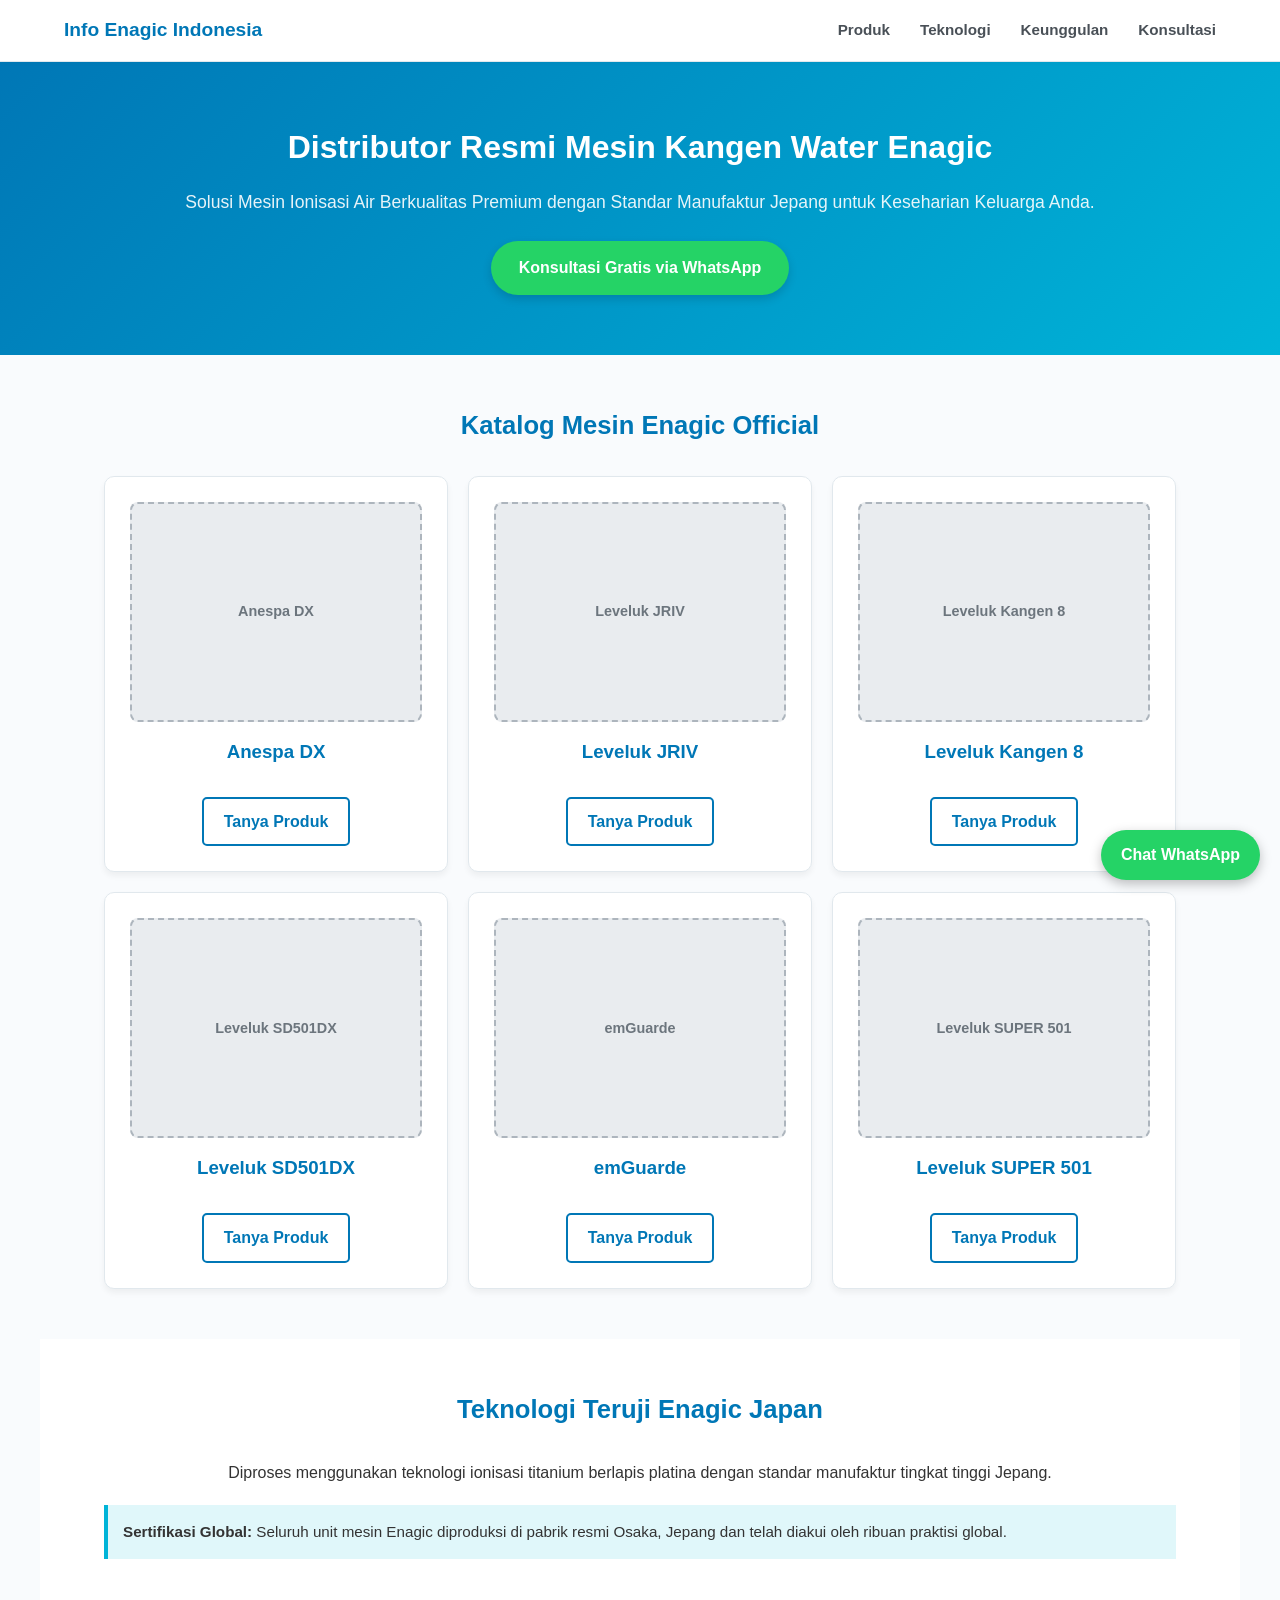
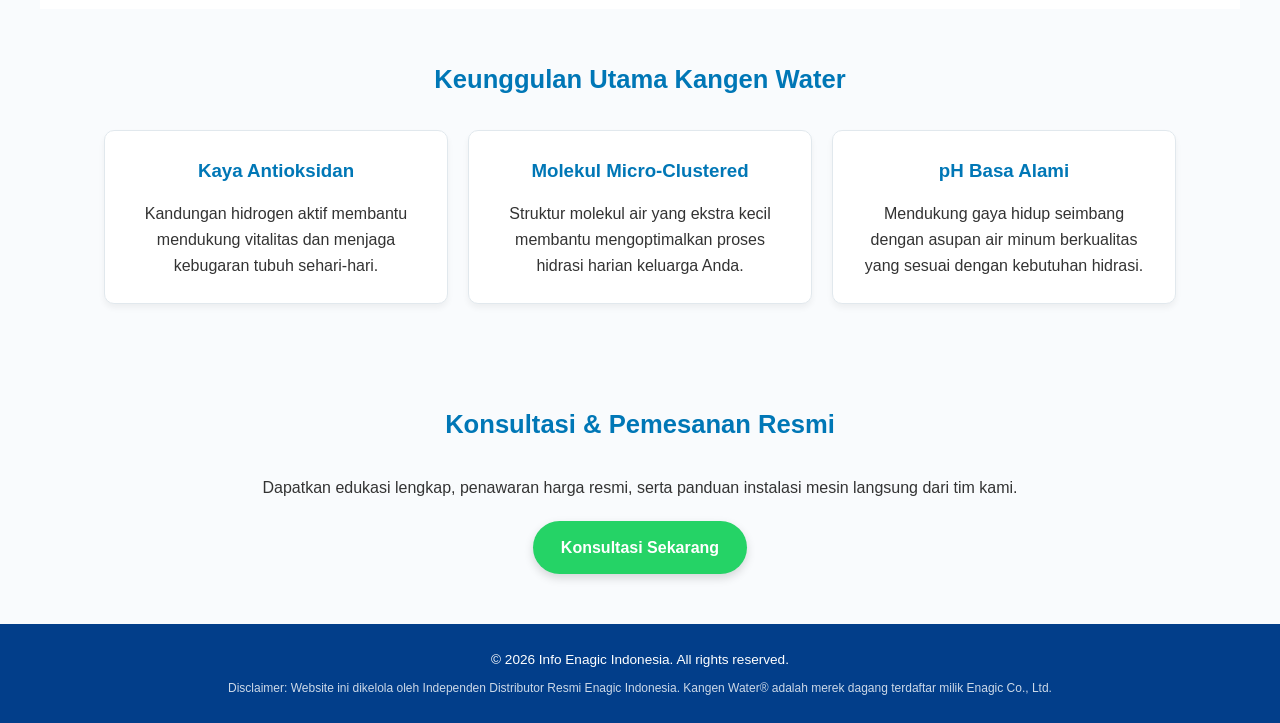
==== index.html @ fb0c4e29 "Add files via upload" ====
<!DOCTYPE html>
<html lang="id">
<head>
    <meta charset="UTF-8">
    <meta name="viewport" content="width=device-width, initial-scale=1.0">
    <title>Info Enagic Indonesia - Distributor Resmi Mesin Kangen Water</title>

    <!-- SEO Meta Tags -->
    <meta name="description" content="Pusat informasi resmi mesin Kangen Water Enagic Indonesia. Solusi air minum sehat untuk keluarga.">
    <meta name="author" content="Info Enagic Indonesia">
    <meta name="robots" content="index, follow">
    <link rel="canonical" href="https://infoenagic.com/">

    <!-- Social Media Open Graph (SEO Preview) -->
    <meta property="og:title" content="Info Enagic Indonesia - Distributor Resmi Mesin Kangen Water">
    <meta property="og:description" content="Dapatkan informasi lengkap spesifikasi, manfaat, dan pemesanan mesin ionisasi air Kangen Water Enagic resmi di Indonesia.">
    <meta property="og:image" content="https://infoenagic.com/assets/og-image.jpg">
    <meta property="og:url" content="https://infoenagic.com/">
    <meta property="og:type" content="website">

    <style>
        /* Pengaturan Dasar & Scroll Halus */
        * {
            margin: 0;
            padding: 0;
            box-sizing: border-box;
            font-family: 'Segoe UI', Tahoma, Geneva, Verdana, sans-serif;
        }

        /* Scroll behavior dipindah ke html agar lebih clean */
        html {
            scroll-behavior: smooth;
        }

        body {
            color: #333333;
            line-height: 1.6;
            background-color: #f9fbfd;
            overflow-x: hidden;
        }

        /* Keyframes untuk Animasi Onload */
        @keyframes fadeInUp {
            from {
                opacity: 0;
                transform: translateY(30px);
            }
            to {
                opacity: 1;
                transform: translateY(0);
            }
        }

        @keyframes fadeIn {
            from { opacity: 0; }
            to { opacity: 1; }
        }

        /* Header & Navigasi (Mobile First Layout) */
        header {
            background-color: #ffffff;
            box-shadow: 0 2px 5px rgba(0,0,0,0.02);
            border-bottom: 1px solid #e1e8ed;
            padding: 15px 5%;
            position: sticky;
            top: 0;
            z-index: 100;
            animation: fadeIn 0.8s ease-in-out forwards;
        }

        .nav-container {
            display: flex;
            flex-direction: column;
            justify-content: center;
            align-items: center;
            gap: 12px;
            max-width: 1200px;
            margin: 0 auto;
        }

        .logo {
            font-size: 1.2rem;
            font-weight: bold;
            color: #0077b6;
            text-align: center;
            white-space: nowrap;
        }

        .nav-menu {
            display: flex;
            justify-content: space-between;
            align-items: center;
            width: 100%;
            max-width: 400px;
        }

        .nav-menu a {
            text-decoration: none;
            color: #495057;
            font-weight: 600;
            font-size: 0.85rem;
            white-space: nowrap;
            transition: color 0.3s ease;
        }

        .nav-menu a:hover {
            color: #0077b6;
        }

        /* Responsive Desktop Header */
        @media (min-width: 768px) {
            .nav-container {
                flex-direction: row;
                justify-content: space-between;
            }
            
            .nav-menu {
                width: auto;
                max-width: none;
                gap: 30px;
            }

            .nav-menu a {
                font-size: 0.95rem; /* Sedikit dibesarkan untuk kenyamanan di desktop */
            }
        }

        /* Hero Section */
        .hero {
            background: linear-gradient(135deg, #0077b6 0%, #00b4d8 100%);
            color: #ffffff;
            padding: 60px 5%;
            text-align: center;
            animation: fadeInUp 0.8s ease-out forwards;
        }

        .hero h1 {
            font-size: 2rem;
            margin-bottom: 15px;
        }

        .hero p {
            font-size: 1.1rem;
            margin-bottom: 25px;
            opacity: 0.9;
        }

        .btn-cta {
            display: inline-block;
            background-color: #25d366;
            color: #ffffff;
            padding: 14px 28px;
            text-decoration: none;
            font-weight: bold;
            border-radius: 50px;
            box-shadow: 0 4px 10px rgba(0,0,0,0.15);
            transition: transform 0.3s ease;
        }

        .btn-cta:hover {
            transform: scale(1.05);
        }

        /* Layout Section */
        .section {
            padding: 50px 5%;
            max-width: 1200px;
            margin: 0 auto;
            scroll-margin-top: 90px;
        }

        .section-title {
            text-align: center;
            font-size: 1.6rem;
            color: #0077b6;
            margin-bottom: 30px;
            animation: fadeInUp 0.8s ease-out forwards;
        }

        .grid {
            display: grid;
            grid-template-columns: repeat(auto-fit, minmax(280px, 1fr));
            gap: 20px;
        }

        /* Styling Card & Image */
        .card {
            background: #ffffff;
            padding: 25px;
            border-radius: 10px;
            box-shadow: 0 4px 6px rgba(0,0,0,0.05);
            border: 1px solid #e1e8ed;
            text-align: center;
            opacity: 0;
            animation: fadeInUp 0.8s ease-out forwards;
            transition: transform 0.3s ease, box-shadow 0.3s ease;
        }

        .card:hover {
            transform: translateY(-8px);
            box-shadow: 0 12px 20px rgba(0, 0, 0, 0.12);
        }

        /* Delay Animasi untuk Card (Dipercepat agar snappy) */
        .card:nth-child(1) { animation-delay: 0.05s; }
        .card:nth-child(2) { animation-delay: 0.10s; }
        .card:nth-child(3) { animation-delay: 0.15s; }
        .card:nth-child(4) { animation-delay: 0.20s; }
        .card:nth-child(5) { animation-delay: 0.25s; }
        .card:nth-child(6) { animation-delay: 0.30s; }

        .card h3 {
            color: #0077b6;
            margin-bottom: 15px;
        }

        .image-placeholder {
            width: 100%;
            height: 220px;
            background-color: #e9ecef;
            border: 2px dashed #adb5bd;
            border-radius: 8px;
            display: flex;
            align-items: center;
            justify-content: center;
            color: #6c757d;
            font-weight: bold;
            font-size: 0.9rem;
            margin-bottom: 15px;
            transition: transform 0.3s ease, background-color 0.3s ease;
            cursor: pointer;
        }

        .card:hover .image-placeholder {
            background-color: #dee2e6;
            transform: scale(1.02);
        }

        .btn-card {
            display: inline-block;
            margin-top: 15px;
            padding: 10px 20px;
            border: 2px solid #0077b6;
            color: #0077b6;
            text-decoration: none;
            border-radius: 5px;
            font-weight: bold;
        }

        /* Styling Edukasi/Teknologi */
        .trust-badge {
            background-color: #e0f7fa;
            border-left: 4px solid #00b4d8;
            padding: 15px;
            margin-top: 15px;
            font-size: 0.95rem;
            animation: fadeInUp 0.8s ease-out forwards;
            animation-delay: 0.35s;
            opacity: 0;
        }

        /* Modal Pop-up */
        .modal-popup {
            display: none;
            position: fixed;
            z-index: 2000;
            top: 0;
            left: 0;
            width: 100%;
            height: 100%;
            background-color: rgba(0, 0, 0, 0.8);
            align-items: center;
            justify-content: center;
            opacity: 0;
            transition: opacity 0.3s ease;
        }

        .modal-popup:target {
            display: flex;
            opacity: 1;
        }

        .modal-content {
            background-color: #ffffff;
            padding: 20px;
            border-radius: 12px;
            max-width: 90%;
            width: 400px;
            text-align: center;
            position: relative;
            box-shadow: 0 10px 25px rgba(0,0,0,0.3);
            animation: zoomIn 0.3s ease;
        }

        .modal-image-placeholder {
            width: 100%;
            height: 280px;
            background-color: #e9ecef;
            border: 2px dashed #adb5bd;
            border-radius: 8px;
            display: flex;
            align-items: center;
            justify-content: center;
            color: #495057;
            font-weight: bold;
            margin-bottom: 15px;
        }

        .close-btn {
            position: absolute;
            top: 10px;
            right: 15px;
            font-size: 1.8rem;
            font-weight: bold;
            color: #6c757d;
            text-decoration: none;
            line-height: 1;
        }

        .close-btn:hover {
            color: #000000;
        }

        @keyframes zoomIn {
            from { transform: scale(0.7); }
            to { transform: scale(1); }
        }

        /* Footer & WhatsApp Floating */
        footer {
            background-color: #023e8a;
            color: #ffffff;
            text-align: center;
            padding: 25px 5%;
            font-size: 0.85rem;
        }

        .whatsapp-float {
            position: fixed;
            bottom: 20px;
            right: 20px;
            background-color: #25d366;
            color: white;
            padding: 12px 20px;
            border-radius: 50px;
            text-decoration: none;
            font-weight: bold;
            box-shadow: 0 4px 12px rgba(0,0,0,0.25);
            z-index: 1000;
        }

        /* Accessibility: Reduced Motion */
        @media (prefers-reduced-motion: reduce) {
            *,
            *::before,
            *::after {
                animation-duration: 0.01ms !important;
                animation-iteration-count: 1 !important;
                scroll-behavior: auto !important;
                transition-duration: 0.01ms !important;
            }
        }
              .section-white {
            background-color: #ffffff;
        }

        .text-center {
            text-align: center;
        }

        .margin-bottom-20 {
            margin-bottom: 20px;
        }

        .footer-disclaimer {
            font-size: 0.75rem;
            opacity: 0.8;
            margin-top: 8px;
        }

    </style>
</head>
<body>

    <!-- Header & Navigasi Utama -->
    <header>
        <div class="nav-container">
            <div class="logo">Info Enagic Indonesia</div>
            <!-- Menu Navigasi Anchor Link -->
            <nav class="nav-menu">
                <a href="#katalog">Produk</a>
                <a href="#teknologi">Teknologi</a>
                <a href="#keunggulan">Keunggulan</a>
                <a href="#konsultasi">Konsultasi</a>
            </nav>
        </div>
    </header>

    <main>
        <!-- Hero Section -->
        <section class="hero">
            <h1>Distributor Resmi Mesin Kangen Water Enagic</h1>
            <p>Solusi Mesin Ionisasi Air Berkualitas Premium dengan Standar Manufaktur Jepang untuk Keseharian Keluarga Anda.</p>
            <a href="https://wa.me/6285797953495?text=Halo,%20saya%20ingin%20tanya%20informasi%20mesin%20Kangen%20Water" class="btn-cta">Konsultasi Gratis via WhatsApp</a>
        </section>

        <!-- Bagian Katalog Produk -->
        <section id="katalog" class="section">
            <h2 class="section-title">Katalog Mesin Enagic Official</h2>
            <div class="grid">
                <article class="card">
                    <a href="#img-anespa" style="text-decoration: none;">
                        <div class="image-placeholder" role="img" aria-label="Gambar Mesin Anespa DX Enagic">Anespa DX</div>
                    </a>
                    <h3>Anespa DX</h3>
                    <a href="https://wa.me/6285797953495?text=Halo,%20saya%20ingin%20tanya%20produk%20Anespa%20DX" class="btn-card">Tanya Produk</a>
                </article>
                <article class="card">
                    <a href="#img-jriv" style="text-decoration: none;">
                        <div class="image-placeholder" role="img" aria-label="Gambar Mesin Leveluk JRIV Enagic">Leveluk JRIV</div>
                    </a>
                    <h3>Leveluk JRIV</h3>
                    <a href="https://wa.me/6285797953495?text=Halo,%20saya%20ingin%20tanya%20produk%20Leveluk%20JRIV" class="btn-card">Tanya Produk</a>
                </article>
                <article class="card">
                    <a href="#img-k8" style="text-decoration: none;">
                        <div class="image-placeholder" role="img" aria-label="Gambar Mesin Leveluk Kangen 8 Enagic">Leveluk Kangen 8</div>
                    </a>
                    <h3>Leveluk Kangen 8</h3>
                    <a href="https://wa.me/6285797953495?text=Halo,%20saya%20ingin%20tanya%20produk%20Leveluk%20Kangen%208" class="btn-card">Tanya Produk</a>
                </article>
                <article class="card">
                    <a href="#img-sd501dx" style="text-decoration: none;">
                        <div class="image-placeholder" role="img" aria-label="Gambar Mesin Leveluk SD501DX Enagic">Leveluk SD501DX</div>
                    </a>
                    <h3>Leveluk SD501DX</h3>
                    <a href="https://wa.me/6285797953495?text=Halo,%20saya%20ingin%20tanya%20produk%20Leveluk%20SD501DX" class="btn-card">Tanya Produk</a>
                </article>
                <article class="card">
                    <a href="#img-emguarde" style="text-decoration: none;">
                        <div class="image-placeholder" role="img" aria-label="Gambar Perangkat emGuarde Enagic">emGuarde</div>
                    </a>
                    <h3>emGuarde</h3>
                    <a href="https://wa.me/6285797953495?text=Halo,%20saya%20ingin%20tanya%20produk%20emGuarde" class="btn-card">Tanya Produk</a>
                </article>
                <article class="card">
                    <a href="#img-super501" style="text-decoration: none;">
                        <div class="image-placeholder" role="img" aria-label="Gambar Mesin Leveluk SUPER 501 Enagic">Leveluk SUPER 501</div>
                    </a>
                    <h3>Leveluk SUPER 501</h3>
                    <a href="https://wa.me/6285797953495?text=Halo,%20saya%20ingin%20tanya%20produk%20Leveluk%20SUPER%20501" class="btn-card">Tanya Produk</a>
                </article>
            </div>
        </section>

        <!-- Bagian Teknologi -->
        <section id="teknologi" class="section section-white">
            <h2 class="section-title">Teknologi Teruji Enagic Japan</h2>
            <p class="text-center margin-bottom-20">Diproses menggunakan teknologi ionisasi titanium berlapis platina dengan standar manufaktur tingkat tinggi Jepang.</p>
            <div class="trust-badge">
                <strong>Sertifikasi Global:</strong> Seluruh unit mesin Enagic diproduksi di pabrik resmi Osaka, Jepang dan telah diakui oleh ribuan praktisi global.
            </div>
        </section>

        <!-- Bagian Keunggulan -->
        <section id="keunggulan" class="section">
            <h2 class="section-title">Keunggulan Utama Kangen Water</h2>
            <div class="grid">
                <article class="card">
                    <h3>Kaya Antioksidan</h3>
                    <p>Kandungan hidrogen aktif membantu mendukung vitalitas dan menjaga kebugaran tubuh sehari-hari.</p>
                </article>
                <article class="card">
                    <h3>Molekul Micro-Clustered</h3>
                    <p>Struktur molekul air yang ekstra kecil membantu mengoptimalkan proses hidrasi harian keluarga Anda.</p>
                </article>
                <article class="card">
                    <h3>pH Basa Alami</h3>
                    <p>Mendukung gaya hidup seimbang dengan asupan air minum berkualitas yang sesuai dengan kebutuhan hidrasi.</p>
                </article>
            </div>
        </section>

        <!-- Bagian Konsultasi -->
        <section id="konsultasi" class="section">
            <h2 class="section-title">Konsultasi & Pemesanan Resmi</h2>
            <div class="text-center">
                <p class="margin-bottom-20">Dapatkan edukasi lengkap, penawaran harga resmi, serta panduan instalasi mesin langsung dari tim kami.</p>
                <a href="https://wa.me/6285797953495?text=Halo,%20saya%20ingin%20pesan%20mesin%20Kangen%20Water" class="btn-cta">Konsultasi Sekarang</a>
            </div>
        </section>
    </main>
    <!-- Modal Pop-up Produk -->
    <div id="img-anespa" class="modal-popup">
        <div class="modal-content">
            <a href="#" class="close-btn">&times;</a>
            <div class="modal-image-placeholder">Detail Gambar Anespa DX</div>
            <h3>Anespa DX</h3>
        </div>
    </div>

    <div id="img-jriv" class="modal-popup">
        <div class="modal-content">
            <a href="#" class="close-btn">&times;</a>
            <div class="modal-image-placeholder">Detail Gambar Leveluk JRIV</div>
            <h3>Leveluk JRIV</h3>
        </div>
    </div>

    <div id="img-k8" class="modal-popup">
        <div class="modal-content">
            <a href="#" class="close-btn">&times;</a>
            <div class="modal-image-placeholder">Detail Gambar Leveluk Kangen 8</div>
            <h3>Leveluk Kangen 8</h3>
        </div>
    </div>

    <div id="img-sd501dx" class="modal-popup">
        <div class="modal-content">
            <a href="#" class="close-btn">&times;</a>
            <div class="modal-image-placeholder">Detail Gambar Leveluk SD501DX</div>
            <h3>Leveluk SD501DX</h3>
        </div>
    </div>

    <div id="img-emguarde" class="modal-popup">
        <div class="modal-content">
            <a href="#" class="close-btn">&times;</a>
            <div class="modal-image-placeholder">Detail Gambar emGuarde</div>
            <h3>emGuarde</h3>
        </div>
    </div>

    <div id="img-super501" class="modal-popup">
        <div class="modal-content">
            <a href="#" class="close-btn">&times;</a>
            <div class="modal-image-placeholder">Detail Gambar Leveluk SUPER 501</div>
            <h3>Leveluk SUPER 501</h3>
        </div>
    </div>

    <!-- Footer -->
    <footer>
        <p>&copy; 2026 Info Enagic Indonesia. All rights reserved.</p>
        <p class="footer-disclaimer">
            Disclaimer: Website ini dikelola oleh Independen Distributor Resmi Enagic Indonesia. Kangen Water® adalah merek dagang terdaftar milik Enagic Co., Ltd.
        </p>
    </footer>

    <!-- Floating WhatsApp Button -->
    <a href="https://wa.me/6285797953495?text=Halo,%20saya%20ingin%20tanya%20informasi%20Kangen%20Water" class="whatsapp-float" aria-label="Hubungi via WhatsApp">Chat WhatsApp</a>

</body>
</html>
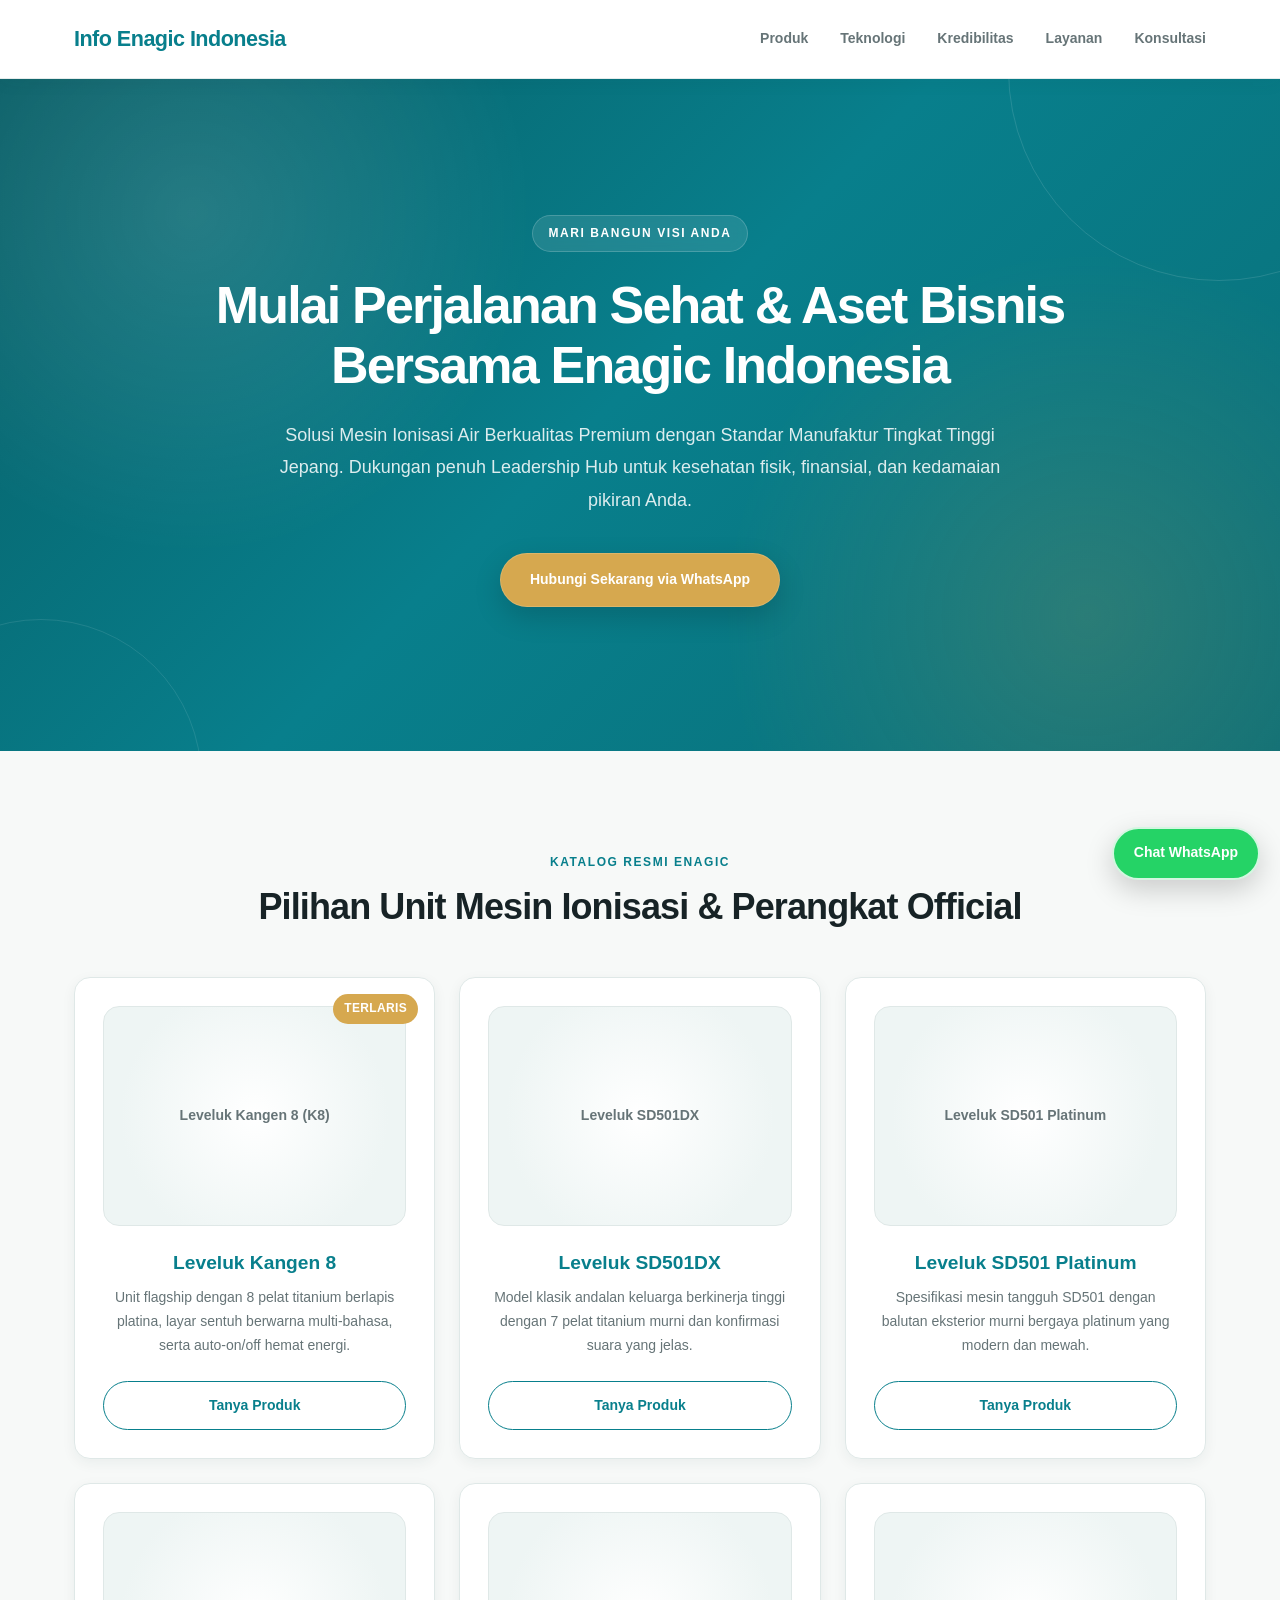
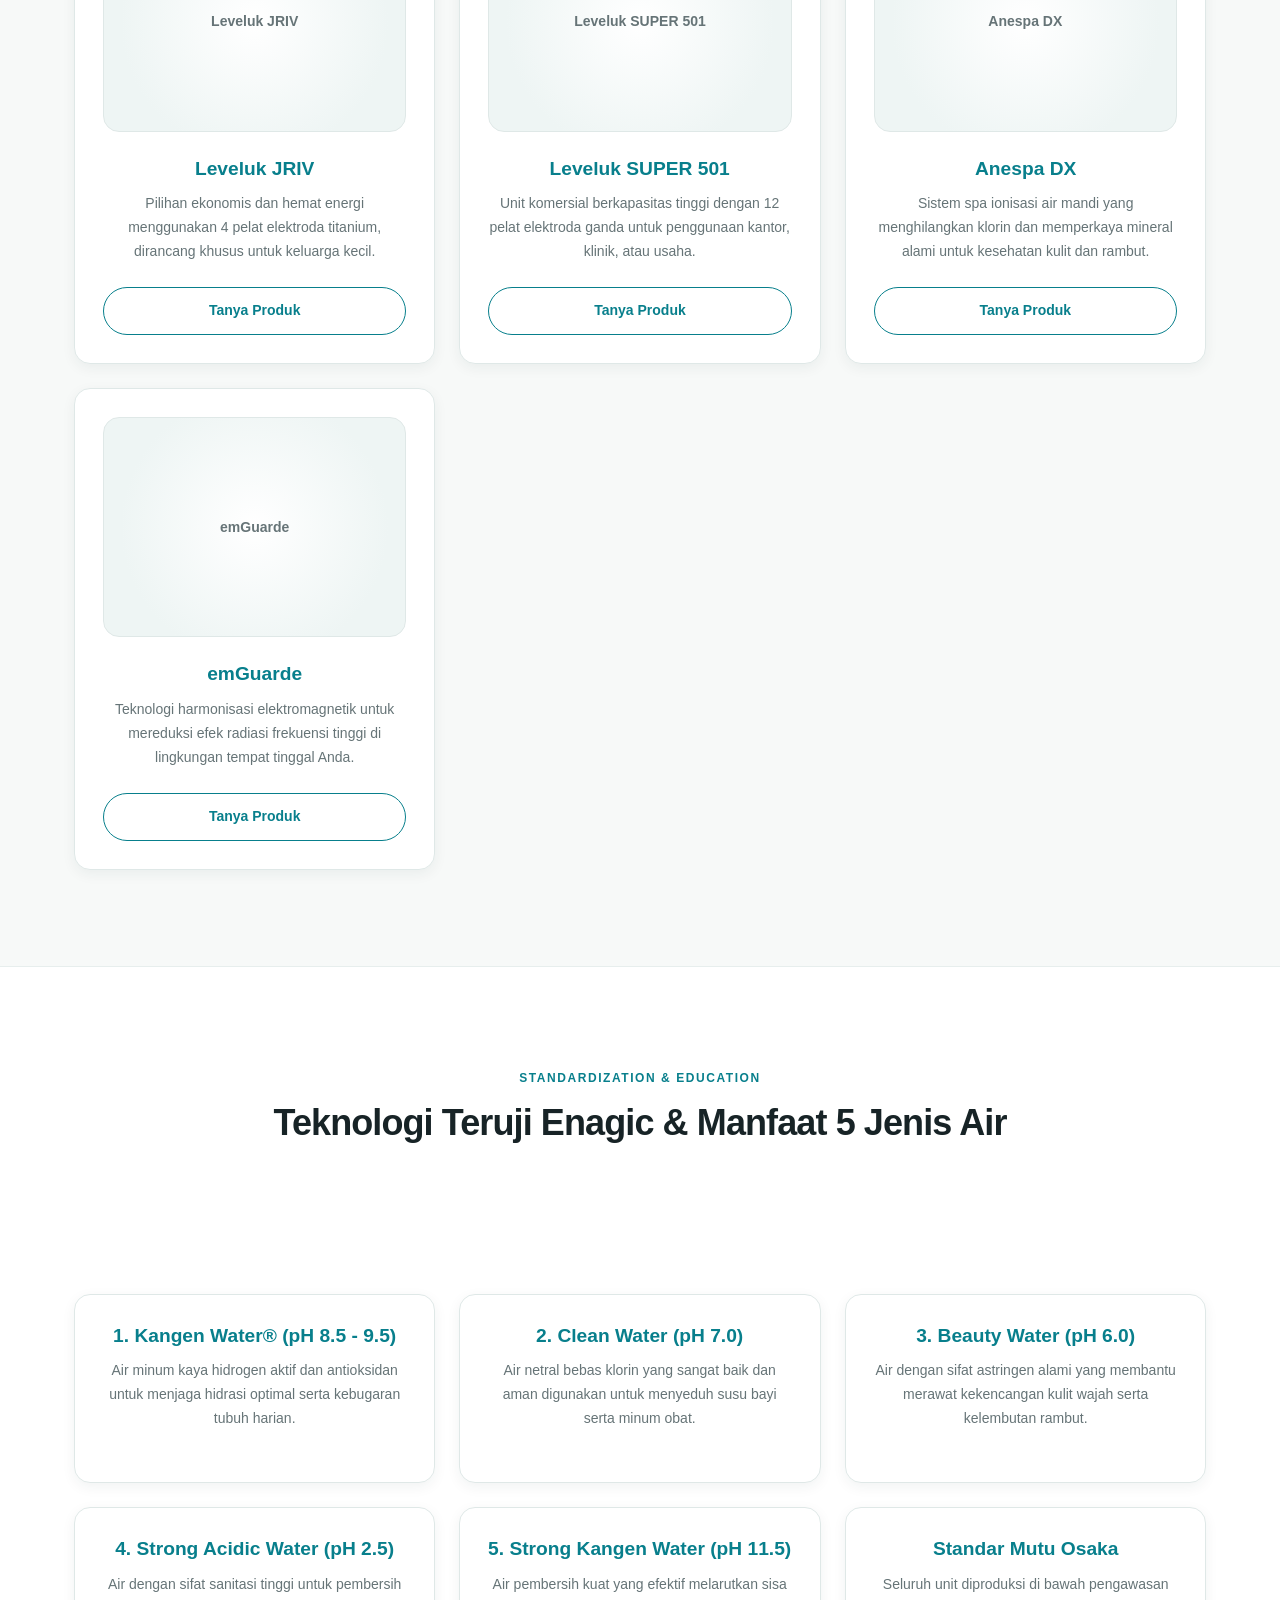
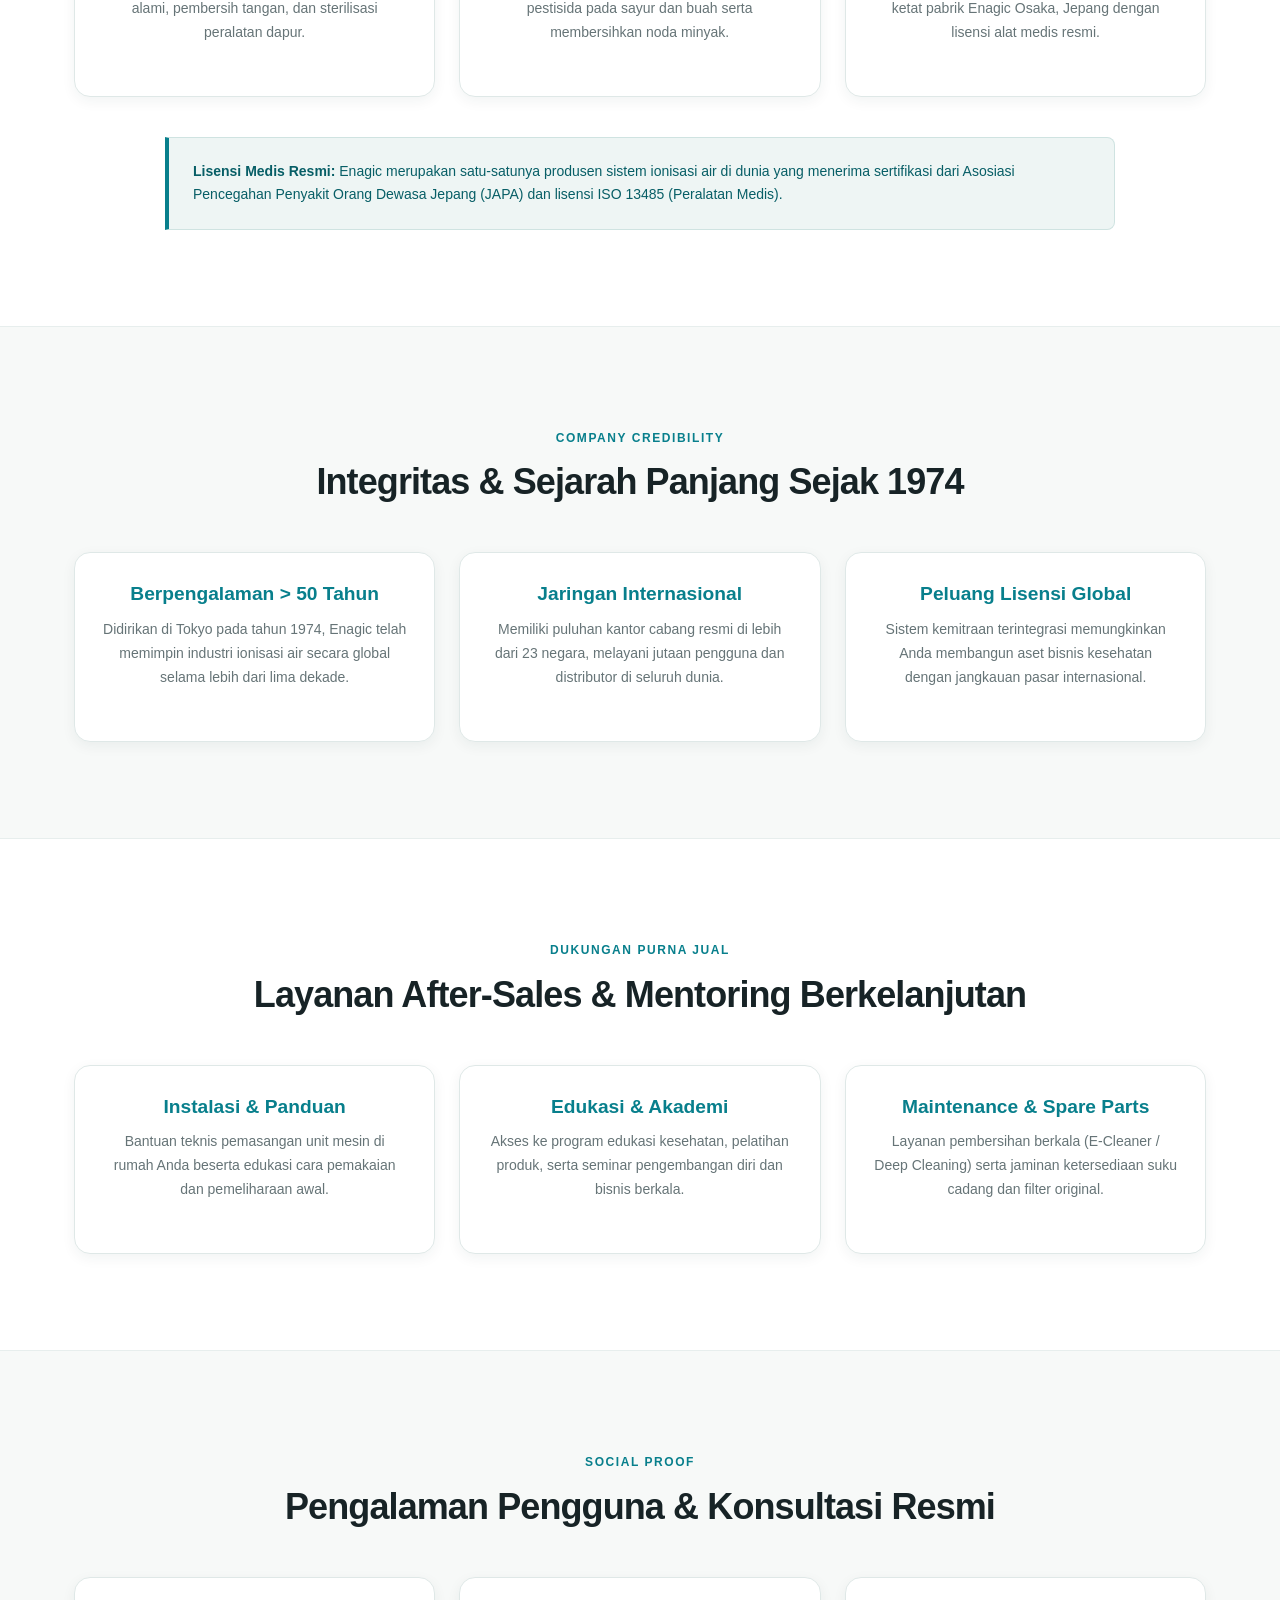
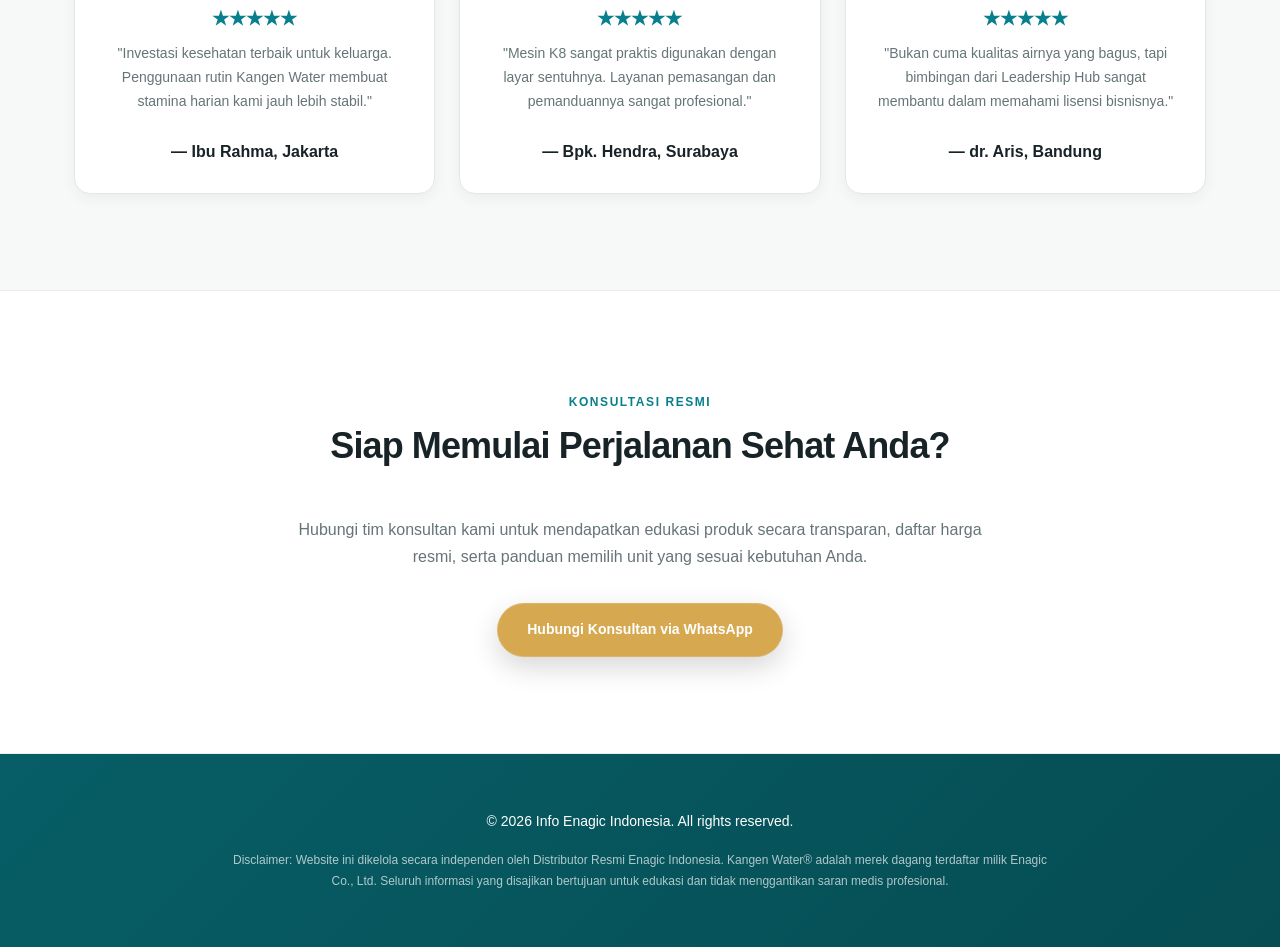
==== commit 4cae29e4: "Add files via upload" ====
--- a/index.html
+++ b/index.html
@@ -3,552 +3,607 @@
 <head>
     <meta charset="UTF-8">
     <meta name="viewport" content="width=device-width, initial-scale=1.0">
+
     <title>Info Enagic Indonesia - Distributor Resmi Mesin Kangen Water</title>
 
-    <!-- SEO Meta Tags -->
-    <meta name="description" content="Pusat informasi resmi mesin Kangen Water Enagic Indonesia. Solusi air minum sehat untuk keluarga.">
+    <meta
+        name="description"
+        content="Pusat informasi resmi mesin Kangen Water Enagic Indonesia. Bangun visi kesehatan dan aset bisnis Anda bersama Leadership Hub resmi."
+    >
     <meta name="author" content="Info Enagic Indonesia">
     <meta name="robots" content="index, follow">
+
     <link rel="canonical" href="https://infoenagic.com/">
 
-    <!-- Social Media Open Graph (SEO Preview) -->
-    <meta property="og:title" content="Info Enagic Indonesia - Distributor Resmi Mesin Kangen Water">
-    <meta property="og:description" content="Dapatkan informasi lengkap spesifikasi, manfaat, dan pemesanan mesin ionisasi air Kangen Water Enagic resmi di Indonesia.">
-    <meta property="og:image" content="https://infoenagic.com/assets/og-image.jpg">
+    <meta
+        property="og:title"
+        content="Info Enagic Indonesia - Distributor Resmi Mesin Kangen Water"
+    >
+    <meta
+        property="og:description"
+        content="Dapatkan informasi lengkap spesifikasi, manfaat, dan pemesanan mesin ionisasi air Kangen Water Enagic resmi di Indonesia."
+    >
+    <meta
+        property="og:image"
+        content="https://infoenagic.com/assets/og-image.jpg"
+    >
     <meta property="og:url" content="https://infoenagic.com/">
     <meta property="og:type" content="website">
 
-    <style>
-        /* Pengaturan Dasar & Scroll Halus */
-        * {
-            margin: 0;
-            padding: 0;
-            box-sizing: border-box;
-            font-family: 'Segoe UI', Tahoma, Geneva, Verdana, sans-serif;
-        }
-
-        /* Scroll behavior dipindah ke html agar lebih clean */
-        html {
-            scroll-behavior: smooth;
-        }
-
-        body {
-            color: #333333;
-            line-height: 1.6;
-            background-color: #f9fbfd;
-            overflow-x: hidden;
-        }
-
-        /* Keyframes untuk Animasi Onload */
-        @keyframes fadeInUp {
-            from {
-                opacity: 0;
-                transform: translateY(30px);
-            }
-            to {
-                opacity: 1;
-                transform: translateY(0);
-            }
-        }
-
-        @keyframes fadeIn {
-            from { opacity: 0; }
-            to { opacity: 1; }
-        }
-
-        /* Header & Navigasi (Mobile First Layout) */
-        header {
-            background-color: #ffffff;
-            box-shadow: 0 2px 5px rgba(0,0,0,0.02);
-            border-bottom: 1px solid #e1e8ed;
-            padding: 15px 5%;
-            position: sticky;
-            top: 0;
-            z-index: 100;
-            animation: fadeIn 0.8s ease-in-out forwards;
-        }
-
-        .nav-container {
-            display: flex;
-            flex-direction: column;
-            justify-content: center;
-            align-items: center;
-            gap: 12px;
-            max-width: 1200px;
-            margin: 0 auto;
-        }
-
-        .logo {
-            font-size: 1.2rem;
-            font-weight: bold;
-            color: #0077b6;
-            text-align: center;
-            white-space: nowrap;
-        }
-
-        .nav-menu {
-            display: flex;
-            justify-content: space-between;
-            align-items: center;
-            width: 100%;
-            max-width: 400px;
-        }
-
-        .nav-menu a {
-            text-decoration: none;
-            color: #495057;
-            font-weight: 600;
-            font-size: 0.85rem;
-            white-space: nowrap;
-            transition: color 0.3s ease;
-        }
-
-        .nav-menu a:hover {
-            color: #0077b6;
-        }
-
-        /* Responsive Desktop Header */
-        @media (min-width: 768px) {
-            .nav-container {
-                flex-direction: row;
-                justify-content: space-between;
-            }
-            
-            .nav-menu {
-                width: auto;
-                max-width: none;
-                gap: 30px;
-            }
-
-            .nav-menu a {
-                font-size: 0.95rem; /* Sedikit dibesarkan untuk kenyamanan di desktop */
-            }
-        }
-
-        /* Hero Section */
-        .hero {
-            background: linear-gradient(135deg, #0077b6 0%, #00b4d8 100%);
-            color: #ffffff;
-            padding: 60px 5%;
-            text-align: center;
-            animation: fadeInUp 0.8s ease-out forwards;
-        }
-
-        .hero h1 {
-            font-size: 2rem;
-            margin-bottom: 15px;
-        }
-
-        .hero p {
-            font-size: 1.1rem;
-            margin-bottom: 25px;
-            opacity: 0.9;
-        }
-
-        .btn-cta {
-            display: inline-block;
-            background-color: #25d366;
-            color: #ffffff;
-            padding: 14px 28px;
-            text-decoration: none;
-            font-weight: bold;
-            border-radius: 50px;
-            box-shadow: 0 4px 10px rgba(0,0,0,0.15);
-            transition: transform 0.3s ease;
-        }
-
-        .btn-cta:hover {
-            transform: scale(1.05);
-        }
-
-        /* Layout Section */
-        .section {
-            padding: 50px 5%;
-            max-width: 1200px;
-            margin: 0 auto;
-            scroll-margin-top: 90px;
-        }
-
-        .section-title {
-            text-align: center;
-            font-size: 1.6rem;
-            color: #0077b6;
-            margin-bottom: 30px;
-            animation: fadeInUp 0.8s ease-out forwards;
-        }
-
-        .grid {
-            display: grid;
-            grid-template-columns: repeat(auto-fit, minmax(280px, 1fr));
-            gap: 20px;
-        }
-
-        /* Styling Card & Image */
-        .card {
-            background: #ffffff;
-            padding: 25px;
-            border-radius: 10px;
-            box-shadow: 0 4px 6px rgba(0,0,0,0.05);
-            border: 1px solid #e1e8ed;
-            text-align: center;
-            opacity: 0;
-            animation: fadeInUp 0.8s ease-out forwards;
-            transition: transform 0.3s ease, box-shadow 0.3s ease;
-        }
-
-        .card:hover {
-            transform: translateY(-8px);
-            box-shadow: 0 12px 20px rgba(0, 0, 0, 0.12);
-        }
-
-        /* Delay Animasi untuk Card (Dipercepat agar snappy) */
-        .card:nth-child(1) { animation-delay: 0.05s; }
-        .card:nth-child(2) { animation-delay: 0.10s; }
-        .card:nth-child(3) { animation-delay: 0.15s; }
-        .card:nth-child(4) { animation-delay: 0.20s; }
-        .card:nth-child(5) { animation-delay: 0.25s; }
-        .card:nth-child(6) { animation-delay: 0.30s; }
-
-        .card h3 {
-            color: #0077b6;
-            margin-bottom: 15px;
-        }
-
-        .image-placeholder {
-            width: 100%;
-            height: 220px;
-            background-color: #e9ecef;
-            border: 2px dashed #adb5bd;
-            border-radius: 8px;
-            display: flex;
-            align-items: center;
-            justify-content: center;
-            color: #6c757d;
-            font-weight: bold;
-            font-size: 0.9rem;
-            margin-bottom: 15px;
-            transition: transform 0.3s ease, background-color 0.3s ease;
-            cursor: pointer;
-        }
-
-        .card:hover .image-placeholder {
-            background-color: #dee2e6;
-            transform: scale(1.02);
-        }
-
-        .btn-card {
-            display: inline-block;
-            margin-top: 15px;
-            padding: 10px 20px;
-            border: 2px solid #0077b6;
-            color: #0077b6;
-            text-decoration: none;
-            border-radius: 5px;
-            font-weight: bold;
-        }
-
-        /* Styling Edukasi/Teknologi */
-        .trust-badge {
-            background-color: #e0f7fa;
-            border-left: 4px solid #00b4d8;
-            padding: 15px;
-            margin-top: 15px;
-            font-size: 0.95rem;
-            animation: fadeInUp 0.8s ease-out forwards;
-            animation-delay: 0.35s;
-            opacity: 0;
-        }
-
-        /* Modal Pop-up */
-        .modal-popup {
-            display: none;
-            position: fixed;
-            z-index: 2000;
-            top: 0;
-            left: 0;
-            width: 100%;
-            height: 100%;
-            background-color: rgba(0, 0, 0, 0.8);
-            align-items: center;
-            justify-content: center;
-            opacity: 0;
-            transition: opacity 0.3s ease;
-        }
-
-        .modal-popup:target {
-            display: flex;
-            opacity: 1;
-        }
-
-        .modal-content {
-            background-color: #ffffff;
-            padding: 20px;
-            border-radius: 12px;
-            max-width: 90%;
-            width: 400px;
-            text-align: center;
-            position: relative;
-            box-shadow: 0 10px 25px rgba(0,0,0,0.3);
-            animation: zoomIn 0.3s ease;
-        }
-
-        .modal-image-placeholder {
-            width: 100%;
-            height: 280px;
-            background-color: #e9ecef;
-            border: 2px dashed #adb5bd;
-            border-radius: 8px;
-            display: flex;
-            align-items: center;
-            justify-content: center;
-            color: #495057;
-            font-weight: bold;
-            margin-bottom: 15px;
-        }
-
-        .close-btn {
-            position: absolute;
-            top: 10px;
-            right: 15px;
-            font-size: 1.8rem;
-            font-weight: bold;
-            color: #6c757d;
-            text-decoration: none;
-            line-height: 1;
-        }
-
-        .close-btn:hover {
-            color: #000000;
-        }
-
-        @keyframes zoomIn {
-            from { transform: scale(0.7); }
-            to { transform: scale(1); }
-        }
-
-        /* Footer & WhatsApp Floating */
-        footer {
-            background-color: #023e8a;
-            color: #ffffff;
-            text-align: center;
-            padding: 25px 5%;
-            font-size: 0.85rem;
-        }
-
-        .whatsapp-float {
-            position: fixed;
-            bottom: 20px;
-            right: 20px;
-            background-color: #25d366;
-            color: white;
-            padding: 12px 20px;
-            border-radius: 50px;
-            text-decoration: none;
-            font-weight: bold;
-            box-shadow: 0 4px 12px rgba(0,0,0,0.25);
-            z-index: 1000;
-        }
-
-        /* Accessibility: Reduced Motion */
-        @media (prefers-reduced-motion: reduce) {
-            *,
-            *::before,
-            *::after {
-                animation-duration: 0.01ms !important;
-                animation-iteration-count: 1 !important;
-                scroll-behavior: auto !important;
-                transition-duration: 0.01ms !important;
-            }
-        }
-              .section-white {
-            background-color: #ffffff;
-        }
-
-        .text-center {
-            text-align: center;
-        }
-
-        .margin-bottom-20 {
-            margin-bottom: 20px;
-        }
-
-        .footer-disclaimer {
-            font-size: 0.75rem;
-            opacity: 0.8;
-            margin-top: 8px;
-        }
-
-    </style>
+    <link rel="stylesheet" href="style.css">
 </head>
+
 <body>
-
-    <!-- Header & Navigasi Utama -->
-    <header>
-        <div class="nav-container">
-            <div class="logo">Info Enagic Indonesia</div>
-            <!-- Menu Navigasi Anchor Link -->
-            <nav class="nav-menu">
-                <a href="#katalog">Produk</a>
-                <a href="#teknologi">Teknologi</a>
-                <a href="#keunggulan">Keunggulan</a>
-                <a href="#konsultasi">Konsultasi</a>
-            </nav>
+    <header class="site-header">
+        <div class="container">
+            <div class="nav-wrapper">
+                <div class="site-logo">Info Enagic Indonesia</div>
+
+                <nav class="nav-menu">
+                    <a href="#katalog" class="nav-link">Produk</a>
+                    <a href="#teknologi" class="nav-link">Teknologi</a>
+                    <a href="#kredibilitas" class="nav-link">Kredibilitas</a>
+                    <a href="#aftersales" class="nav-link">Layanan</a>
+                    <a href="#konsultasi" class="nav-link">Konsultasi</a>
+                </nav>
+            </div>
         </div>
     </header>
 
     <main>
-        <!-- Hero Section -->
-        <section class="hero">
-            <h1>Distributor Resmi Mesin Kangen Water Enagic</h1>
-            <p>Solusi Mesin Ionisasi Air Berkualitas Premium dengan Standar Manufaktur Jepang untuk Keseharian Keluarga Anda.</p>
-            <a href="https://wa.me/6285797953495?text=Halo,%20saya%20ingin%20tanya%20informasi%20mesin%20Kangen%20Water" class="btn-cta">Konsultasi Gratis via WhatsApp</a>
-        </section>
-
-        <!-- Bagian Katalog Produk -->
-        <section id="katalog" class="section">
-            <h2 class="section-title">Katalog Mesin Enagic Official</h2>
-            <div class="grid">
-                <article class="card">
-                    <a href="#img-anespa" style="text-decoration: none;">
-                        <div class="image-placeholder" role="img" aria-label="Gambar Mesin Anespa DX Enagic">Anespa DX</div>
-                    </a>
-                    <h3>Anespa DX</h3>
-                    <a href="https://wa.me/6285797953495?text=Halo,%20saya%20ingin%20tanya%20produk%20Anespa%20DX" class="btn-card">Tanya Produk</a>
-                </article>
-                <article class="card">
-                    <a href="#img-jriv" style="text-decoration: none;">
-                        <div class="image-placeholder" role="img" aria-label="Gambar Mesin Leveluk JRIV Enagic">Leveluk JRIV</div>
-                    </a>
-                    <h3>Leveluk JRIV</h3>
-                    <a href="https://wa.me/6285797953495?text=Halo,%20saya%20ingin%20tanya%20produk%20Leveluk%20JRIV" class="btn-card">Tanya Produk</a>
-                </article>
-                <article class="card">
-                    <a href="#img-k8" style="text-decoration: none;">
-                        <div class="image-placeholder" role="img" aria-label="Gambar Mesin Leveluk Kangen 8 Enagic">Leveluk Kangen 8</div>
-                    </a>
-                    <h3>Leveluk Kangen 8</h3>
-                    <a href="https://wa.me/6285797953495?text=Halo,%20saya%20ingin%20tanya%20produk%20Leveluk%20Kangen%208" class="btn-card">Tanya Produk</a>
-                </article>
-                <article class="card">
-                    <a href="#img-sd501dx" style="text-decoration: none;">
-                        <div class="image-placeholder" role="img" aria-label="Gambar Mesin Leveluk SD501DX Enagic">Leveluk SD501DX</div>
-                    </a>
-                    <h3>Leveluk SD501DX</h3>
-                    <a href="https://wa.me/6285797953495?text=Halo,%20saya%20ingin%20tanya%20produk%20Leveluk%20SD501DX" class="btn-card">Tanya Produk</a>
-                </article>
-                <article class="card">
-                    <a href="#img-emguarde" style="text-decoration: none;">
-                        <div class="image-placeholder" role="img" aria-label="Gambar Perangkat emGuarde Enagic">emGuarde</div>
-                    </a>
-                    <h3>emGuarde</h3>
-                    <a href="https://wa.me/6285797953495?text=Halo,%20saya%20ingin%20tanya%20produk%20emGuarde" class="btn-card">Tanya Produk</a>
-                </article>
-                <article class="card">
-                    <a href="#img-super501" style="text-decoration: none;">
-                        <div class="image-placeholder" role="img" aria-label="Gambar Mesin Leveluk SUPER 501 Enagic">Leveluk SUPER 501</div>
-                    </a>
-                    <h3>Leveluk SUPER 501</h3>
-                    <a href="https://wa.me/6285797953495?text=Halo,%20saya%20ingin%20tanya%20produk%20Leveluk%20SUPER%20501" class="btn-card">Tanya Produk</a>
-                </article>
+        <section class="hero-section">
+            <div class="container">
+                <span class="hero-eyebrow">Mari Bangun Visi Anda</span>
+
+<h1 class="hero-title slide-left is-visible">
+    Mulai Perjalanan Sehat &amp; Aset Bisnis Bersama Enagic Indonesia
+</h1>
+
+<p class="hero-description slide-right is-visible">
+    Solusi Mesin Ionisasi Air Berkualitas Premium dengan Standar Manufaktur
+    Tingkat Tinggi Jepang. Dukungan penuh Leadership Hub untuk kesehatan
+    fisik, finansial, dan kedamaian pikiran Anda.
+</p>
+
+                <a
+                    href="https://wa.me/6285797953495?text=Halo,%20saya%20ingin%20konsultasi%20membangun%20visi%20sehat%20dan%20bisnis%20Kangen%20Water"
+                    class="btn-primary-cta"
+                >
+                    Hubungi Sekarang via WhatsApp
+                </a>
             </div>
         </section>
 
-        <!-- Bagian Teknologi -->
-        <section id="teknologi" class="section section-white">
-            <h2 class="section-title">Teknologi Teruji Enagic Japan</h2>
-            <p class="text-center margin-bottom-20">Diproses menggunakan teknologi ionisasi titanium berlapis platina dengan standar manufaktur tingkat tinggi Jepang.</p>
-            <div class="trust-badge">
-                <strong>Sertifikasi Global:</strong> Seluruh unit mesin Enagic diproduksi di pabrik resmi Osaka, Jepang dan telah diakui oleh ribuan praktisi global.
+        <section id="katalog" class="section-padding">
+            <div class="container">
+                <div class="section-title-wrapper">
+                    <span class="section-eyebrow">Katalog Resmi Enagic</span>
+
+                    <h2 class="section-title">
+                        Pilihan Unit Mesin Ionisasi &amp; Perangkat Official
+                    </h2>
+                </div>
+
+                <div class="grid-3-col">
+                    <article class="card-product">
+                        <span class="card-badge">Terlaris</span>
+
+                        <a href="#img-k8">
+                            <div
+                                class="card-image-placeholder"
+                                role="img"
+                                aria-label="Gambar Mesin Leveluk Kangen 8 Enagic"
+                            >
+                                Leveluk Kangen 8 (K8)
+                            </div>
+                        </a>
+
+                        <h3 class="card-title">Leveluk Kangen 8</h3>
+
+                        <p class="card-description">
+                            Unit flagship dengan 8 pelat titanium berlapis platina,
+                            layar sentuh berwarna multi-bahasa, serta auto-on/off
+                            hemat energi.
+                        </p>
+
+                        <a
+                            href="https://wa.me/6285797953495?text=Halo,%20saya%20ingin%20tanya%20detail%20spesifikasi%20dan%20harga%20Leveluk%20Kangen%208"
+                            class="btn-card-action"
+                        >
+                            Tanya Produk
+                        </a>
+                    </article>
+
+                    <article class="card-product">
+                        <a href="#img-sd501dx">
+                            <div
+                                class="card-image-placeholder"
+                                role="img"
+                                aria-label="Gambar Mesin Leveluk SD501DX Enagic"
+                            >
+                                Leveluk SD501DX
+                            </div>
+                        </a>
+
+                        <h3 class="card-title">Leveluk SD501DX</h3>
+
+                        <p class="card-description">
+                            Model klasik andalan keluarga berkinerja tinggi dengan
+                            7 pelat titanium murni dan konfirmasi suara yang jelas.
+                        </p>
+
+                        <a
+                            href="https://wa.me/6285797953495?text=Halo,%20saya%20ingin%20tanya%20detail%20spesifikasi%20dan%20harga%20Leveluk%20SD501DX"
+                            class="btn-card-action"
+                        >
+                            Tanya Produk
+                        </a>
+                    </article>
+
+                    <article class="card-product">
+                        <a href="#img-sd501platinum">
+                            <div
+                                class="card-image-placeholder"
+                                role="img"
+                                aria-label="Gambar Mesin Leveluk SD501 Platinum Enagic"
+                            >
+                                Leveluk SD501 Platinum
+                            </div>
+                        </a>
+
+                        <h3 class="card-title">Leveluk SD501 Platinum</h3>
+
+                        <p class="card-description">
+                            Spesifikasi mesin tangguh SD501 dengan balutan eksterior
+                            murni bergaya platinum yang modern dan mewah.
+                        </p>
+
+                        <a
+                            href="https://wa.me/6285797953495?text=Halo,%20saya%20ingin%20tanya%20detail%20spesifikasi%20dan%20harga%20Leveluk%20SD501%20Platinum"
+                            class="btn-card-action"
+                        >
+                            Tanya Produk
+                        </a>
+                    </article>
+
+                    <article class="card-product">
+                        <a href="#img-jriv">
+                            <div
+                                class="card-image-placeholder"
+                                role="img"
+                                aria-label="Gambar Mesin Leveluk JRIV Enagic"
+                            >
+                                Leveluk JRIV
+                            </div>
+                        </a>
+
+                        <h3 class="card-title">Leveluk JRIV</h3>
+
+                        <p class="card-description">
+                            Pilihan ekonomis dan hemat energi menggunakan 4 pelat
+                            elektroda titanium, dirancang khusus untuk keluarga kecil.
+                        </p>
+
+                        <a
+                            href="https://wa.me/6285797953495?text=Halo,%20saya%20ingin%20tanya%20detail%20spesifikasi%20dan%20harga%20Leveluk%20JRIV"
+                            class="btn-card-action"
+                        >
+                            Tanya Produk
+                        </a>
+                    </article>
+
+                    <article class="card-product">
+                        <a href="#img-super501">
+                            <div
+                                class="card-image-placeholder"
+                                role="img"
+                                aria-label="Gambar Mesin Leveluk SUPER 501 Enagic"
+                            >
+                                Leveluk SUPER 501
+                            </div>
+                        </a>
+
+                        <h3 class="card-title">Leveluk SUPER 501</h3>
+
+                        <p class="card-description">
+                            Unit komersial berkapasitas tinggi dengan 12 pelat
+                            elektroda ganda untuk penggunaan kantor, klinik, atau usaha.
+                        </p>
+
+                        <a
+                            href="https://wa.me/6285797953495?text=Halo,%20saya%20ingin%20tanya%20detail%20spesifikasi%20dan%20harga%20Leveluk%20SUPER%20501"
+                            class="btn-card-action"
+                        >
+                            Tanya Produk
+                        </a>
+                    </article>
+
+                    <article class="card-product">
+                        <a href="#img-anespa">
+                            <div
+                                class="card-image-placeholder"
+                                role="img"
+                                aria-label="Gambar Perangkat Anespa DX Enagic"
+                            >
+                                Anespa DX
+                            </div>
+                        </a>
+
+                        <h3 class="card-title">Anespa DX</h3>
+
+                        <p class="card-description">
+                            Sistem spa ionisasi air mandi yang menghilangkan klorin
+                            dan memperkaya mineral alami untuk kesehatan kulit dan rambut.
+                        </p>
+
+                        <a
+                            href="https://wa.me/6285797953495?text=Halo,%20saya%20ingin%20tanya%20detail%20spesifikasi%20dan%20harga%20Anespa%20DX"
+                            class="btn-card-action"
+                        >
+                            Tanya Produk
+                        </a>
+                    </article>
+
+                    <article class="card-product">
+                        <a href="#img-emguarde">
+                            <div
+                                class="card-image-placeholder"
+                                role="img"
+                                aria-label="Gambar Perangkat emGuarde Enagic"
+                            >
+                                emGuarde
+                            </div>
+                        </a>
+
+                        <h3 class="card-title">emGuarde</h3>
+
+                        <p class="card-description">
+                            Teknologi harmonisasi elektromagnetik untuk mereduksi
+                            efek radiasi frekuensi tinggi di lingkungan tempat tinggal Anda.
+                        </p>
+
+                        <a
+                            href="https://wa.me/6285797953495?text=Halo,%20saya%20ingin%20tanya%20detail%20spesifikasi%20dan%20harga%20emGuarde"
+                            class="btn-card-action"
+                        >
+                            Tanya Produk
+                        </a>
+                    </article>
+                </div>
             </div>
         </section>
-
-        <!-- Bagian Keunggulan -->
-        <section id="keunggulan" class="section">
-            <h2 class="section-title">Keunggulan Utama Kangen Water</h2>
-            <div class="grid">
-                <article class="card">
-                    <h3>Kaya Antioksidan</h3>
-                    <p>Kandungan hidrogen aktif membantu mendukung vitalitas dan menjaga kebugaran tubuh sehari-hari.</p>
-                </article>
-                <article class="card">
-                    <h3>Molekul Micro-Clustered</h3>
-                    <p>Struktur molekul air yang ekstra kecil membantu mengoptimalkan proses hidrasi harian keluarga Anda.</p>
-                </article>
-                <article class="card">
-                    <h3>pH Basa Alami</h3>
-                    <p>Mendukung gaya hidup seimbang dengan asupan air minum berkualitas yang sesuai dengan kebutuhan hidrasi.</p>
-                </article>
-            </div>
-        </section>
-
-        <!-- Bagian Konsultasi -->
-        <section id="konsultasi" class="section">
-            <h2 class="section-title">Konsultasi & Pemesanan Resmi</h2>
-            <div class="text-center">
-                <p class="margin-bottom-20">Dapatkan edukasi lengkap, penawaran harga resmi, serta panduan instalasi mesin langsung dari tim kami.</p>
-                <a href="https://wa.me/6285797953495?text=Halo,%20saya%20ingin%20pesan%20mesin%20Kangen%20Water" class="btn-cta">Konsultasi Sekarang</a>
-            </div>
-        </section>
-    </main>
-    <!-- Modal Pop-up Produk -->
-    <div id="img-anespa" class="modal-popup">
-        <div class="modal-content">
-            <a href="#" class="close-btn">&times;</a>
-            <div class="modal-image-placeholder">Detail Gambar Anespa DX</div>
-            <h3>Anespa DX</h3>
-        </div>
-    </div>
-
-    <div id="img-jriv" class="modal-popup">
-        <div class="modal-content">
-            <a href="#" class="close-btn">&times;</a>
-            <div class="modal-image-placeholder">Detail Gambar Leveluk JRIV</div>
-            <h3>Leveluk JRIV</h3>
-        </div>
-    </div>
-
-    <div id="img-k8" class="modal-popup">
-        <div class="modal-content">
-            <a href="#" class="close-btn">&times;</a>
-            <div class="modal-image-placeholder">Detail Gambar Leveluk Kangen 8</div>
-            <h3>Leveluk Kangen 8</h3>
-        </div>
-    </div>
-
-    <div id="img-sd501dx" class="modal-popup">
-        <div class="modal-content">
-            <a href="#" class="close-btn">&times;</a>
-            <div class="modal-image-placeholder">Detail Gambar Leveluk SD501DX</div>
-            <h3>Leveluk SD501DX</h3>
-        </div>
-    </div>
-
-    <div id="img-emguarde" class="modal-popup">
-        <div class="modal-content">
-            <a href="#" class="close-btn">&times;</a>
-            <div class="modal-image-placeholder">Detail Gambar emGuarde</div>
-            <h3>emGuarde</h3>
-        </div>
-    </div>
-
-    <div id="img-super501" class="modal-popup">
-        <div class="modal-content">
-            <a href="#" class="close-btn">&times;</a>
-            <div class="modal-image-placeholder">Detail Gambar Leveluk SUPER 501</div>
-            <h3>Leveluk SUPER 501</h3>
-        </div>
-    </div>
-
-    <!-- Footer -->
-    <footer>
+<section id="teknologi" class="section-padding section-white">
+    <div class="container text-center">
+        <div class="section-title-wrapper">
+            <span class="section-eyebrow">Standardization &amp; Education</span>
+
+            <h2 class="section-title">
+                Teknologi Teruji Enagic &amp; Manfaat 5 Jenis Air
+            </h2>
+        </div>
+
+        <p class="hero-description">
+            Mesin Enagic memproses air mentah melalui metode elektrolisis presisi
+            dengan pelat titanium murni berlapis platina kelas medis untuk
+            menghasilkan 5 jenis air serbaguna:
+        </p>
+
+        <div class="grid-3-col" style="margin-top: 2rem; text-align: left;">
+            <article class="card-product">
+                <h3 class="card-title">1. Kangen Water® (pH 8.5 - 9.5)</h3>
+
+                <p class="card-description">
+                    Air minum kaya hidrogen aktif dan antioksidan untuk menjaga
+                    hidrasi optimal serta kebugaran tubuh harian.
+                </p>
+            </article>
+
+            <article class="card-product">
+                <h3 class="card-title">2. Clean Water (pH 7.0)</h3>
+
+                <p class="card-description">
+                    Air netral bebas klorin yang sangat baik dan aman digunakan
+                    untuk menyeduh susu bayi serta minum obat.
+                </p>
+            </article>
+
+            <article class="card-product">
+                <h3 class="card-title">3. Beauty Water (pH 6.0)</h3>
+
+                <p class="card-description">
+                    Air dengan sifat astringen alami yang membantu merawat
+                    kekencangan kulit wajah serta kelembutan rambut.
+                </p>
+            </article>
+
+            <article class="card-product">
+                <h3 class="card-title">4. Strong Acidic Water (pH 2.5)</h3>
+
+                <p class="card-description">
+                    Air dengan sifat sanitasi tinggi untuk pembersih alami,
+                    pembersih tangan, dan sterilisasi peralatan dapur.
+                </p>
+            </article>
+
+            <article class="card-product">
+                <h3 class="card-title">5. Strong Kangen Water (pH 11.5)</h3>
+
+                <p class="card-description">
+                    Air pembersih kuat yang efektif melarutkan sisa pestisida
+                    pada sayur dan buah serta membersihkan noda minyak.
+                </p>
+            </article>
+
+            <article class="card-product">
+                <h3 class="card-title">Standar Mutu Osaka</h3>
+
+                <p class="card-description">
+                    Seluruh unit diproduksi di bawah pengawasan ketat pabrik
+                    Enagic Osaka, Jepang dengan lisensi alat medis resmi.
+                </p>
+            </article>
+        </div>
+
+        <div class="trust-badge-box" style="margin-top: 2.5rem; text-align: left;">
+            <strong>Lisensi Medis Resmi:</strong>
+            Enagic merupakan satu-satunya produsen sistem ionisasi air di dunia
+            yang menerima sertifikasi dari Asosiasi Pencegahan Penyakit Orang
+            Dewasa Jepang (JAPA) dan lisensi ISO 13485 (Peralatan Medis).
+        </div>
+    </div>
+</section>
+
+<section id="kredibilitas" class="section-padding">
+    <div class="container">
+        <div class="section-title-wrapper text-center">
+            <span class="section-eyebrow">Company Credibility</span>
+
+            <h2 class="section-title">
+                Integritas &amp; Sejarah Panjang Sejak 1974
+            </h2>
+        </div>
+
+        <div class="grid-3-col">
+            <article class="card-product">
+                <h3 class="card-title">Berpengalaman &gt; 50 Tahun</h3>
+
+                <p class="card-description">
+                    Didirikan di Tokyo pada tahun 1974, Enagic telah memimpin
+                    industri ionisasi air secara global selama lebih dari lima dekade.
+                </p>
+            </article>
+
+            <article class="card-product">
+                <h3 class="card-title">Jaringan Internasional</h3>
+
+                <p class="card-description">
+                    Memiliki puluhan kantor cabang resmi di lebih dari 23 negara,
+                    melayani jutaan pengguna dan distributor di seluruh dunia.
+                </p>
+            </article>
+
+            <article class="card-product">
+                <h3 class="card-title">Peluang Lisensi Global</h3>
+
+                <p class="card-description">
+                    Sistem kemitraan terintegrasi memungkinkan Anda membangun aset
+                    bisnis kesehatan dengan jangkauan pasar internasional.
+                </p>
+            </article>
+        </div>
+    </div>
+</section>
+
+<section id="aftersales" class="section-padding section-white">
+    <div class="container">
+        <div class="section-title-wrapper text-center">
+            <span class="section-eyebrow">Dukungan Purna Jual</span>
+
+            <h2 class="section-title">
+                Layanan After-Sales &amp; Mentoring Berkelanjutan
+            </h2>
+        </div>
+
+        <div class="grid-3-col">
+            <article class="card-product">
+                <h3 class="card-title">Instalasi &amp; Panduan</h3>
+
+                <p class="card-description">
+                    Bantuan teknis pemasangan unit mesin di rumah Anda beserta
+                    edukasi cara pemakaian dan pemeliharaan awal.
+                </p>
+            </article>
+
+            <article class="card-product">
+                <h3 class="card-title">Edukasi &amp; Akademi</h3>
+
+                <p class="card-description">
+                    Akses ke program edukasi kesehatan, pelatihan produk, serta
+                    seminar pengembangan diri dan bisnis berkala.
+                </p>
+            </article>
+
+            <article class="card-product">
+                <h3 class="card-title">Maintenance &amp; Spare Parts</h3>
+
+                <p class="card-description">
+                    Layanan pembersihan berkala (E-Cleaner / Deep Cleaning) serta
+                    jaminan ketersediaan suku cadang dan filter original.
+                </p>
+            </article>
+        </div>
+    </div>
+</section>
+
+<section class="section-padding">
+    <div class="container">
+        <div class="section-title-wrapper text-center">
+            <span class="section-eyebrow">Social Proof</span>
+
+            <h2 class="section-title">
+                Pengalaman Pengguna &amp; Konsultasi Resmi
+            </h2>
+        </div>
+
+        <div class="grid-3-col">
+            <article class="card-product">
+                <h3 class="card-title">★★★★★</h3>
+
+                <p class="card-description">
+                    "Investasi kesehatan terbaik untuk keluarga. Penggunaan rutin
+                    Kangen Water membuat stamina harian kami jauh lebih stabil."
+                </p>
+
+                <strong class="testimonial-author">
+                    — Ibu Rahma, Jakarta
+                </strong>
+            </article>
+
+            <article class="card-product">
+                <h3 class="card-title">★★★★★</h3>
+
+                <p class="card-description">
+                    "Mesin K8 sangat praktis digunakan dengan layar sentuhnya.
+                    Layanan pemasangan dan pemanduannya sangat profesional."
+                </p>
+
+                <strong class="testimonial-author">
+                    — Bpk. Hendra, Surabaya
+                </strong>
+            </article>
+
+            <article class="card-product">
+                <h3 class="card-title">★★★★★</h3>
+
+                <p class="card-description">
+                    "Bukan cuma kualitas airnya yang bagus, tapi bimbingan dari
+                    Leadership Hub sangat membantu dalam memahami lisensi bisnisnya."
+                </p>
+
+                <strong class="testimonial-author">
+                    — dr. Aris, Bandung
+                </strong>
+            </article>
+        </div>
+    </div>
+</section>
+
+<section id="konsultasi" class="section-padding section-white">
+    <div class="container text-center">
+        <div class="section-title-wrapper">
+            <span class="section-eyebrow">Konsultasi Resmi</span>
+
+            <h2 class="section-title">
+                Siap Memulai Perjalanan Sehat Anda?
+            </h2>
+        </div>
+
+        <p class="consultation-description">
+    Hubungi tim konsultan kami untuk mendapatkan edukasi produk secara
+    transparan, daftar harga resmi, serta panduan memilih unit yang sesuai
+    kebutuhan Anda.
+        </p>
+
+        <a
+            href="https://wa.me/6285797953495?text=Halo,%20saya%20ingin%20konsultasi%20pemesanan%20mesin%20Kangen%20Water%20Enagic"
+            class="btn-primary-cta"
+        >
+            Hubungi Konsultan via WhatsApp
+        </a>
+    </div>
+</section>
+</main>
+
+<div id="img-k8" class="modal-popup">
+    <div class="modal-content">
+        <a href="#" class="close-btn">&times;</a>
+        <div class="modal-image-placeholder">
+            Detail Gambar Leveluk Kangen 8
+        </div>
+        <h3 class="card-title">Leveluk Kangen 8</h3>
+    </div>
+</div>
+
+<div id="img-sd501dx" class="modal-popup">
+    <div class="modal-content">
+        <a href="#" class="close-btn">&times;</a>
+        <div class="modal-image-placeholder">
+            Detail Gambar Leveluk SD501DX
+        </div>
+        <h3 class="card-title">Leveluk SD501DX</h3>
+    </div>
+</div>
+
+<div id="img-sd501platinum" class="modal-popup">
+    <div class="modal-content">
+        <a href="#" class="close-btn">&times;</a>
+        <div class="modal-image-placeholder">
+            Detail Gambar Leveluk SD501 Platinum
+        </div>
+        <h3 class="card-title">Leveluk SD501 Platinum</h3>
+    </div>
+</div>
+
+<div id="img-jriv" class="modal-popup">
+    <div class="modal-content">
+        <a href="#" class="close-btn">&times;</a>
+        <div class="modal-image-placeholder">
+            Detail Gambar Leveluk JRIV
+        </div>
+        <h3 class="card-title">Leveluk JRIV</h3>
+    </div>
+</div>
+
+<div id="img-super501" class="modal-popup">
+    <div class="modal-content">
+        <a href="#" class="close-btn">&times;</a>
+        <div class="modal-image-placeholder">
+            Detail Gambar Leveluk SUPER 501
+        </div>
+        <h3 class="card-title">Leveluk SUPER 501</h3>
+    </div>
+</div>
+
+<div id="img-anespa" class="modal-popup">
+    <div class="modal-content">
+        <a href="#" class="close-btn">&times;</a>
+        <div class="modal-image-placeholder">
+            Detail Gambar Anespa DX
+        </div>
+        <h3 class="card-title">Anespa DX</h3>
+    </div>
+</div>
+
+<div id="img-emguarde" class="modal-popup">
+    <div class="modal-content">
+        <a href="#" class="close-btn">&times;</a>
+        <div class="modal-image-placeholder">
+            Detail Gambar emGuarde
+        </div>
+        <h3 class="card-title">emGuarde</h3>
+    </div>
+</div>
+
+<footer class="site-footer">
+    <div class="container">
         <p>&copy; 2026 Info Enagic Indonesia. All rights reserved.</p>
+
         <p class="footer-disclaimer">
-            Disclaimer: Website ini dikelola oleh Independen Distributor Resmi Enagic Indonesia. Kangen Water® adalah merek dagang terdaftar milik Enagic Co., Ltd.
+            Disclaimer: Website ini dikelola secara independen oleh Distributor
+            Resmi Enagic Indonesia. Kangen Water® adalah merek dagang terdaftar
+            milik Enagic Co., Ltd. Seluruh informasi yang disajikan bertujuan
+            untuk edukasi dan tidak menggantikan saran medis profesional.
         </p>
-    </footer>
-
-    <!-- Floating WhatsApp Button -->
-    <a href="https://wa.me/6285797953495?text=Halo,%20saya%20ingin%20tanya%20informasi%20Kangen%20Water" class="whatsapp-float" aria-label="Hubungi via WhatsApp">Chat WhatsApp</a>
-
+    </div>
+</footer>
+
+<a
+    href="https://wa.me/6285797953495?text=Halo,%20saya%20ingin%20tanya%20informasi%20Kangen%20Water"
+    class="whatsapp-float"
+    aria-label="Hubungi via WhatsApp"
+>
+    Chat WhatsApp
+</a>
+<script src="script.js"></script>
 </body>
-</html>
+</html>
--- a/style.css
+++ b/style.css
@@ -0,0 +1,851 @@
+:root {
+    --primary: #087f8c;
+    --primary-dark: #075e66;
+    --primary-light: #20a4ad;
+    --accent: #d6a84f;
+    --accent-light: #f3dfad;
+
+    --bg: #f7f9f8;
+    --surface: #ffffff;
+    --surface-soft: #eef5f4;
+    --text: #172326;
+    --text-muted: #667477;
+    --border: #dfe8e7;
+
+    --font: 'Segoe UI', -apple-system, BlinkMacSystemFont, 'Helvetica Neue', Arial, sans-serif;
+
+    --text-xs: 0.75rem;
+    --text-sm: 0.875rem;
+    --text-base: 1rem;
+    --text-lg: 1.125rem;
+    --text-xl: 1.5rem;
+    --text-2xl: 2.25rem;
+    --text-3xl: 3.25rem;
+
+    --container: 1180px;
+    --header-height: 78px;
+
+    --radius-sm: 8px;
+    --radius-md: 16px;
+    --radius-lg: 24px;
+    --radius-full: 999px;
+
+    --shadow-sm: 0 4px 14px rgba(20, 50, 52, 0.06);
+    --shadow-md: 0 12px 30px rgba(20, 50, 52, 0.10);
+    --shadow-lg: 0 20px 50px rgba(20, 50, 52, 0.14);
+
+    --transition-fast: 0.2s ease;
+    --transition: 0.35s ease;
+}
+
+* {
+    margin: 0;
+    padding: 0;
+    box-sizing: border-box;
+    font-family: var(--font);
+}
+
+html {
+    scroll-behavior: smooth;
+    font-size: 16px;
+}
+
+body {
+    background: var(--bg);
+    color: var(--text);
+    line-height: 1.7;
+    overflow-x: hidden;
+    -webkit-font-smoothing: antialiased;
+}
+
+a {
+    color: inherit;
+    text-decoration: none;
+}
+
+img {
+    display: block;
+    max-width: 100%;
+    height: auto;
+}
+
+.container {
+    width: 100%;
+    max-width: var(--container);
+    margin: 0 auto;
+    padding: 0 1.5rem;
+}
+
+.text-center {
+    text-align: center;
+}
+
+.section-padding {
+    padding: 6rem 0;
+}
+
+/* Header */
+
+.site-header {
+    position: sticky;
+    top: 0;
+    z-index: 1000;
+
+    background: rgba(255, 255, 255, 0.94);
+    border-bottom: 1px solid rgba(223, 232, 231, 0.8);
+
+    box-shadow: 0 3px 18px rgba(20, 50, 52, 0.05);
+
+    backdrop-filter: blur(14px);
+    -webkit-backdrop-filter: blur(14px);
+}
+
+.nav-wrapper {
+    display: flex;
+    flex-direction: column;
+    align-items: center;
+    justify-content: center;
+
+    min-height: var(--header-height);
+    padding: 0.85rem 0;
+
+    gap: 0.7rem;
+}
+
+.site-logo {
+    color: var(--primary);
+
+    font-size: 1.15rem;
+    font-weight: 800;
+    letter-spacing: -0.025em;
+    white-space: nowrap;
+}
+
+.nav-menu {
+    display: flex;
+    align-items: center;
+    justify-content: center;
+
+    width: 100%;
+    gap: 1.1rem;
+    overflow-x: auto;
+
+    scrollbar-width: none;
+}
+
+.nav-menu::-webkit-scrollbar {
+    display: none;
+}
+
+.nav-link {
+    position: relative;
+
+    padding: 0.2rem 0;
+
+    color: var(--text-muted);
+
+    font-size: var(--text-xs);
+    font-weight: 700;
+
+    white-space: nowrap;
+
+    transition: color var(--transition-fast);
+}
+
+.nav-link::after {
+    content: "";
+
+    position: absolute;
+    left: 0;
+    bottom: -0.25rem;
+
+    width: 0;
+    height: 2px;
+
+    background: var(--accent);
+    border-radius: var(--radius-full);
+
+    transition: width var(--transition);
+}
+
+.nav-link:hover {
+    color: var(--primary);
+}
+
+.nav-link:hover::after {
+    width: 100%;
+}
+
+/* Hero */
+
+.hero-section {
+    position: relative;
+    isolation: isolate;
+
+    padding: 7rem 0 7.5rem;
+
+    color: #ffffff;
+    text-align: center;
+
+    background:
+        radial-gradient(
+            circle at 15% 20%,
+            rgba(255, 255, 255, 0.12),
+            transparent 28%
+        ),
+        radial-gradient(
+            circle at 85% 80%,
+            rgba(214, 168, 79, 0.16),
+            transparent 30%
+        ),
+        linear-gradient(
+            135deg,
+            #075e66 0%,
+            #087f8c 48%,
+            #0a6f78 100%
+        );
+
+    overflow: hidden;
+}
+
+.hero-section::before {
+    content: "";
+
+    position: absolute;
+    z-index: -1;
+
+    width: 420px;
+    height: 420px;
+
+    top: -220px;
+    right: -150px;
+
+    border: 1px solid rgba(255, 255, 255, 0.12);
+    border-radius: 50%;
+}
+
+.hero-section::after {
+    content: "";
+
+    position: absolute;
+    z-index: -1;
+
+    width: 320px;
+    height: 320px;
+
+    bottom: -190px;
+    left: -120px;
+
+    border: 1px solid rgba(255, 255, 255, 0.1);
+    border-radius: 50%;
+}
+
+.hero-eyebrow {
+    display: inline-flex;
+    align-items: center;
+
+    margin-bottom: 1.5rem;
+    padding: 0.45rem 1rem;
+
+    background: rgba(255, 255, 255, 0.1);
+    border: 1px solid rgba(255, 255, 255, 0.18);
+    border-radius: var(--radius-full);
+
+    color: #ffffff;
+
+    font-size: var(--text-xs);
+    font-weight: 800;
+    letter-spacing: 0.13em;
+    text-transform: uppercase;
+
+    backdrop-filter: blur(8px);
+}
+
+.hero-title {
+    max-width: 900px;
+    margin: 0 auto 1.5rem;
+
+    color: #ffffff;
+
+    font-size: var(--text-2xl);
+    font-weight: 800;
+    line-height: 1.15;
+    letter-spacing: -0.035em;
+}
+
+.hero-description {
+    max-width: 760px;
+    margin: 0 auto 2.25rem;
+
+    color: rgba(255, 255, 255, 0.86);
+
+    font-size: var(--text-base);
+    line-height: 1.8;
+}
+
+.btn-primary-cta {
+    display: inline-flex;
+    align-items: center;
+    justify-content: center;
+
+    min-height: 52px;
+    padding: 0.9rem 1.8rem;
+
+    background: var(--accent);
+    border: 1px solid rgba(255, 255, 255, 0.15);
+    border-radius: var(--radius-full);
+
+    color: #ffffff;
+
+    font-size: var(--text-sm);
+    font-weight: 800;
+
+    box-shadow: 0 10px 28px rgba(0, 0, 0, 0.16);
+
+    transition:
+        transform var(--transition-fast),
+        background var(--transition-fast),
+        box-shadow var(--transition-fast);
+}
+
+.btn-primary-cta:hover {
+    background: #c9973d;
+    transform: translateY(-3px);
+    box-shadow: 0 14px 32px rgba(0, 0, 0, 0.2);
+}
+
+/* Section Heading */
+
+.section-title-wrapper {
+    max-width: 800px;
+    margin: 0 auto 3rem;
+
+    text-align: center;
+}
+
+.section-eyebrow {
+    display: inline-block;
+
+    margin-bottom: 0.7rem;
+
+    color: var(--primary);
+
+    font-size: var(--text-xs);
+    font-weight: 800;
+    letter-spacing: 0.13em;
+    text-transform: uppercase;
+}
+
+.section-title {
+    color: var(--text);
+
+    font-size: var(--text-xl);
+    font-weight: 800;
+    line-height: 1.25;
+    letter-spacing: -0.025em;
+}
+
+/* Grid */
+
+.grid-3-col {
+    display: grid;
+    grid-template-columns: repeat(
+        auto-fit,
+        minmax(280px, 1fr)
+    );
+
+    gap: 1.5rem;
+}
+
+/* Cards */
+
+.card-product {
+    position: relative;
+
+    display: flex;
+    flex-direction: column;
+    justify-content: space-between;
+
+    min-height: 100%;
+
+    padding: 1.75rem;
+
+    background: var(--surface);
+    border: 1px solid var(--border);
+    border-radius: var(--radius-md);
+
+    box-shadow: var(--shadow-sm);
+
+    text-align: center;
+
+    transition:
+        transform var(--transition),
+        box-shadow var(--transition),
+        border-color var(--transition);
+}
+
+.card-product:hover {
+    transform: translateY(-7px);
+
+    border-color: rgba(8, 127, 140, 0.28);
+
+    box-shadow: var(--shadow-md);
+}
+
+.card-badge {
+    position: absolute;
+    top: 1rem;
+    right: 1rem;
+
+    padding: 0.3rem 0.7rem;
+
+    background: var(--accent);
+    border-radius: var(--radius-full);
+
+    color: #ffffff;
+
+    font-size: var(--text-xs);
+    font-weight: 800;
+    letter-spacing: 0.03em;
+    text-transform: uppercase;
+}
+
+.card-image-placeholder {
+    display: flex;
+    align-items: center;
+    justify-content: center;
+
+    width: 100%;
+    height: 220px;
+    margin-bottom: 1.5rem;
+
+    background:
+        radial-gradient(
+            circle at center,
+            #ffffff 0%,
+            var(--surface-soft) 72%
+        );
+
+    border: 1px solid var(--border);
+    border-radius: var(--radius-md);
+
+    color: var(--text-muted);
+
+    font-size: var(--text-sm);
+    font-weight: 700;
+
+    cursor: pointer;
+
+    transition:
+        transform var(--transition),
+        background var(--transition);
+}
+
+.card-product:hover .card-image-placeholder {
+    background: #e8f3f2;
+    transform: scale(1.015);
+}
+
+.card-title {
+    margin-bottom: 0.65rem;
+
+    color: var(--primary);
+
+    font-size: 1.2rem;
+    font-weight: 800;
+    line-height: 1.35;
+}
+
+.card-description {
+    margin-bottom: 1.5rem;
+
+    color: var(--text-muted);
+
+    font-size: var(--text-sm);
+    line-height: 1.7;
+}
+
+.consultation-description {
+    max-width: 700px;
+    margin: 0 auto 2rem;
+    color: var(--text-muted);
+    font-size: var(--font-size-lg);
+    line-height: 1.7;
+}
+
+.btn-card-action {
+    display: inline-flex;
+    align-items: center;
+    justify-content: center;
+
+    width: 100%;
+    min-height: 44px;
+    padding: 0.7rem 1rem;
+
+    background: transparent;
+    border: 1.5px solid var(--primary);
+    border-radius: var(--radius-full);
+
+    color: var(--primary);
+
+    font-size: var(--text-sm);
+    font-weight: 800;
+
+    transition:
+        background var(--transition-fast),
+        color var(--transition-fast),
+        transform var(--transition-fast);
+}
+
+.btn-card-action:hover {
+    background: var(--primary);
+    color: #ffffff;
+    transform: translateY(-2px);
+}
+
+/* Alternate Sections */
+
+.section-white {
+    background: var(--surface);
+
+    border-top: 1px solid rgba(223, 232, 231, 0.75);
+    border-bottom: 1px solid rgba(223, 232, 231, 0.75);
+}
+/* Trust Box */
+
+.trust-badge-box {
+    max-width: 950px;
+    margin: 3rem auto 0;
+    padding: 1.35rem 1.5rem;
+
+    background: var(--surface-soft);
+    border: 1px solid #cfe3e1;
+    border-left: 4px solid var(--primary);
+
+    border-radius: 0 var(--radius-sm) var(--radius-sm) 0;
+
+    color: var(--primary-dark);
+
+    font-size: var(--text-sm);
+    line-height: 1.7;
+
+    text-align: left;
+}
+
+/* Modal */
+
+.modal-popup {
+    position: fixed;
+    inset: 0;
+    z-index: 2000;
+
+    display: none;
+    align-items: center;
+    justify-content: center;
+
+    width: 100%;
+    height: 100%;
+
+    padding: 1.5rem;
+
+    background: rgba(8, 25, 27, 0.78);
+
+    backdrop-filter: blur(8px);
+    -webkit-backdrop-filter: blur(8px);
+
+    opacity: 0;
+
+    transition: opacity var(--transition);
+}
+
+.modal-popup:target {
+    display: flex;
+    opacity: 1;
+}
+
+.modal-content {
+    position: relative;
+
+    width: 460px;
+    max-width: 100%;
+
+    padding: 1.75rem;
+
+    background: var(--surface);
+    border: 1px solid var(--border);
+    border-radius: var(--radius-lg);
+
+    box-shadow: var(--shadow-lg);
+
+    text-align: center;
+}
+
+.modal-image-placeholder {
+    display: flex;
+    align-items: center;
+    justify-content: center;
+
+    width: 100%;
+    height: 280px;
+    margin-bottom: 1.25rem;
+
+    background:
+        radial-gradient(
+            circle at center,
+            #ffffff 0%,
+            var(--surface-soft) 75%
+        );
+
+    border: 1px solid var(--border);
+    border-radius: var(--radius-md);
+
+    color: var(--text-muted);
+
+    font-size: var(--text-sm);
+    font-weight: 700;
+}
+
+.close-btn {
+    position: absolute;
+    top: 0.85rem;
+    right: 1rem;
+
+    display: flex;
+    align-items: center;
+    justify-content: center;
+
+    width: 34px;
+    height: 34px;
+
+    background: var(--surface);
+    border: 1px solid var(--border);
+    border-radius: 50%;
+
+    color: var(--text-muted);
+
+    font-size: 1.5rem;
+    font-weight: 700;
+    line-height: 1;
+
+    transition:
+        color var(--transition-fast),
+        background var(--transition-fast);
+}
+
+.close-btn:hover {
+    background: var(--surface-soft);
+    color: var(--primary);
+}
+
+/* Footer */
+
+.site-footer {
+    padding: 3.5rem 0;
+
+    background:
+        linear-gradient(
+            135deg,
+            var(--primary-dark),
+            #064c53
+        );
+
+    color: #ffffff;
+
+    font-size: var(--text-sm);
+    text-align: center;
+}
+
+.footer-disclaimer {
+    max-width: 820px;
+    margin: 1rem auto 0;
+
+    color: rgba(255, 255, 255, 0.68);
+
+    font-size: var(--text-xs);
+    line-height: 1.7;
+}
+
+/* WhatsApp */
+
+.whatsapp-float {
+    position: fixed;
+    right: 20px;
+    bottom: 20px;
+    z-index: 1500;
+
+    display: inline-flex;
+    align-items: center;
+    justify-content: center;
+
+    min-height: 48px;
+    padding: 0.8rem 1.25rem;
+
+    background: #25d366;
+    border: 2px solid rgba(255, 255, 255, 0.8);
+    border-radius: var(--radius-full);
+
+    color: #ffffff;
+
+    font-size: var(--text-sm);
+    font-weight: 800;
+
+    box-shadow: 0 10px 28px rgba(0, 0, 0, 0.18);
+
+    transition:
+        transform var(--transition-fast),
+        background var(--transition-fast),
+        box-shadow var(--transition-fast);
+}
+
+.whatsapp-float:hover {
+    background: #1ebd5a;
+    transform: translateY(-3px) scale(1.03);
+    box-shadow: 0 14px 34px rgba(0, 0, 0, 0.22);
+}
+
+/* Scroll Animation */
+
+@keyframes slideInLeft {
+    from {
+        opacity: 0;
+        transform: translateX(-50px);
+    }
+
+    to {
+        opacity: 1;
+        transform: translateX(0);
+    }
+}
+
+@keyframes slideInRight {
+    from {
+        opacity: 0;
+        transform: translateX(50px);
+    }
+
+    to {
+        opacity: 1;
+        transform: translateX(0);
+    }
+}
+
+.slide-left,
+.slide-right {
+    opacity: 0;
+    will-change: transform, opacity;
+    backface-visibility: hidden;
+}
+
+.slide-left.is-visible {
+    animation:
+        slideInLeft 0.8s
+        cubic-bezier(0.25, 1, 0.5, 1)
+        forwards;
+}
+
+.slide-right.is-visible {
+    animation:
+        slideInRight 0.8s
+        cubic-bezier(0.25, 1, 0.5, 1)
+        forwards;
+}
+
+/* Responsive */
+
+@media (min-width: 768px) {
+    .nav-wrapper {
+        flex-direction: row;
+        justify-content: space-between;
+        padding: 0;
+    }
+
+    .site-logo {
+        font-size: 1.35rem;
+    }
+
+    .nav-menu {
+        width: auto;
+        gap: 2rem;
+        overflow: visible;
+    }
+
+    .nav-link {
+        font-size: var(--text-sm);
+    }
+
+    .hero-section {
+        padding: 8.5rem 0 9rem;
+    }
+
+    .hero-title {
+        font-size: var(--text-3xl);
+    }
+
+    .hero-description {
+        font-size: var(--text-lg);
+    }
+
+    .section-title {
+        font-size: var(--text-2xl);
+    }
+}
+
+@media (max-width: 767px) {
+    .section-padding {
+        padding: 4.5rem 0;
+    }
+
+    .hero-section {
+        padding: 5.5rem 0 6rem;
+    }
+
+    .hero-title {
+        font-size: 2rem;
+    }
+
+    .hero-description {
+        font-size: var(--text-base);
+    }
+
+    .grid-3-col {
+        grid-template-columns: 1fr;
+    }
+
+    .card-product {
+        padding: 1.5rem;
+    }
+
+    .whatsapp-float {
+        right: 14px;
+        bottom: 14px;
+
+        min-height: 46px;
+        padding: 0.75rem 1rem;
+
+        font-size: var(--text-xs);
+    }
+}
+
+/* Reduced Motion */
+
+@media (prefers-reduced-motion: reduce) {
+    html {
+        scroll-behavior: auto;
+    }
+
+    *,
+    *::before,
+    *::after {
+        animation-duration: 0.01ms !important;
+        animation-iteration-count: 1 !important;
+        transition-duration: 0.01ms !important;
+    }
+
+    .slide-left,
+    .slide-right {
+        opacity: 1 !important;
+        transform: none !important;
+        animation: none !important;
+        will-change: auto !important;
+    }
+}
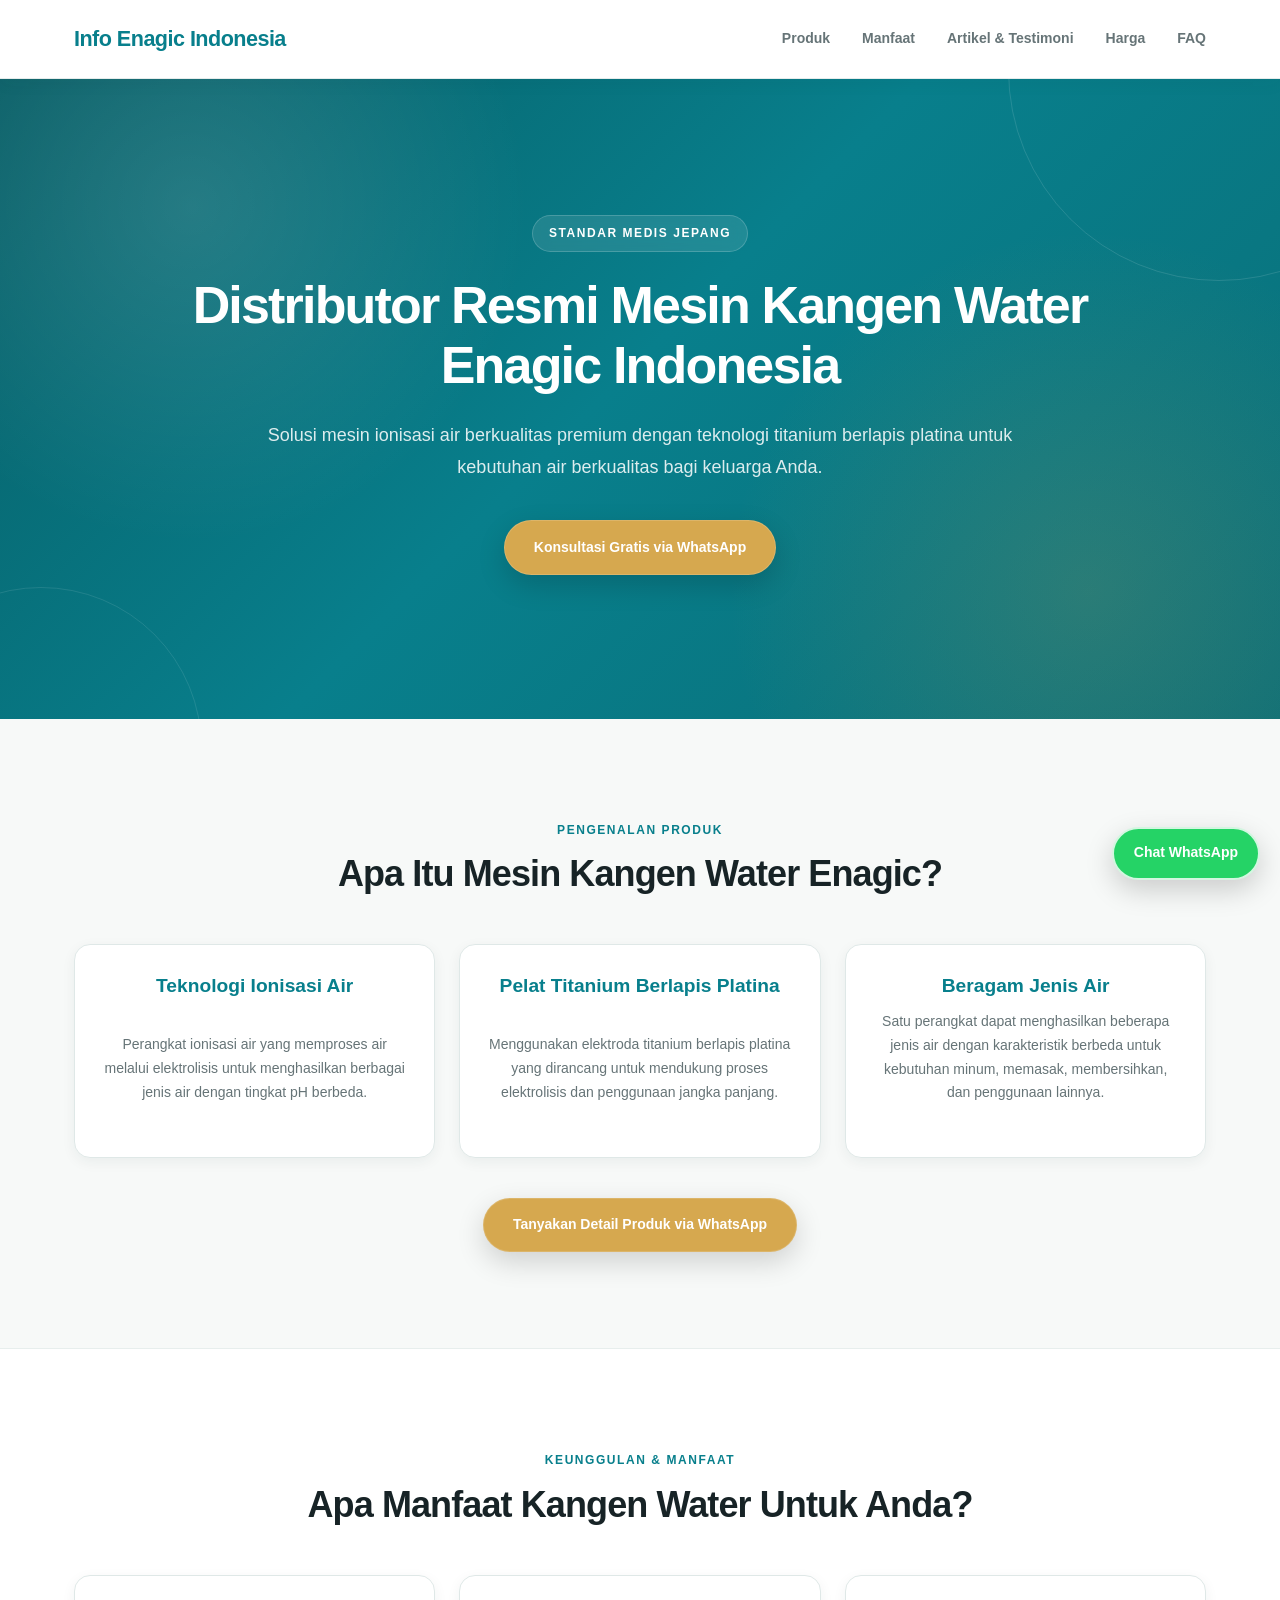
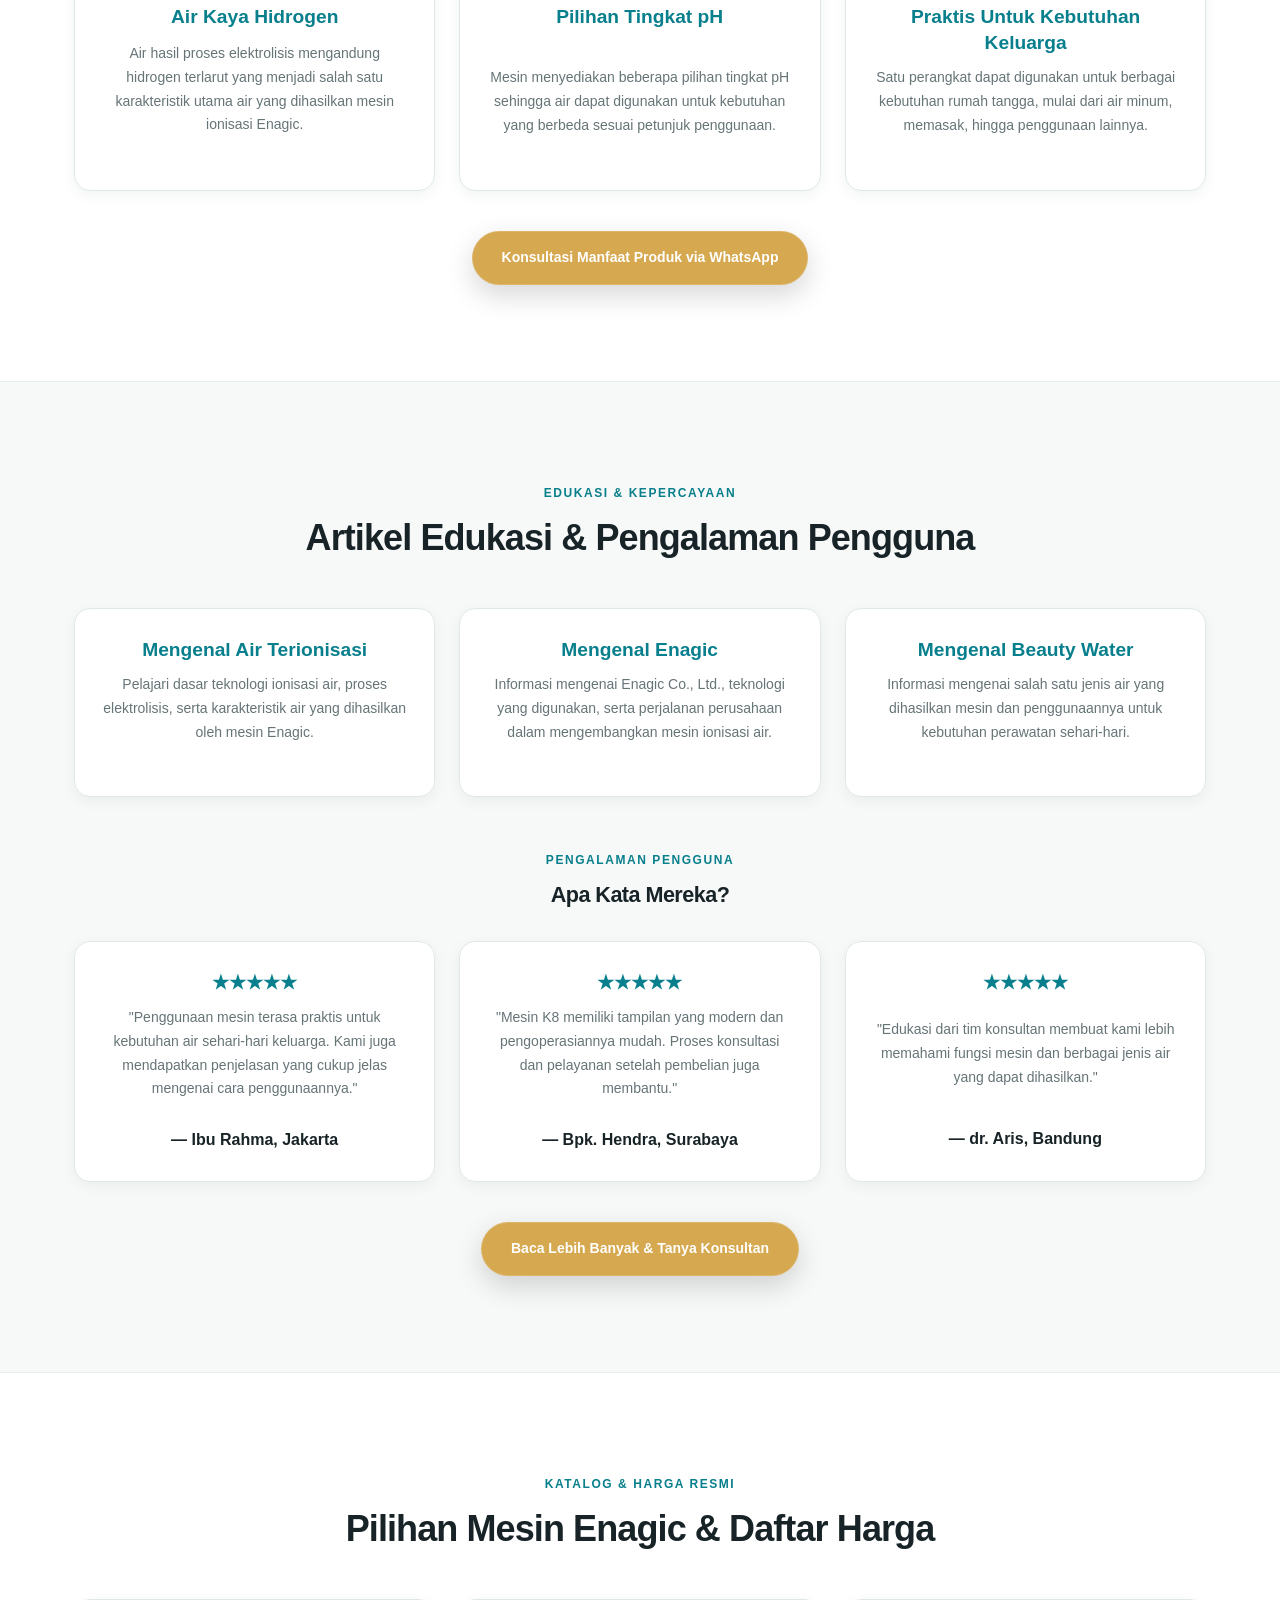
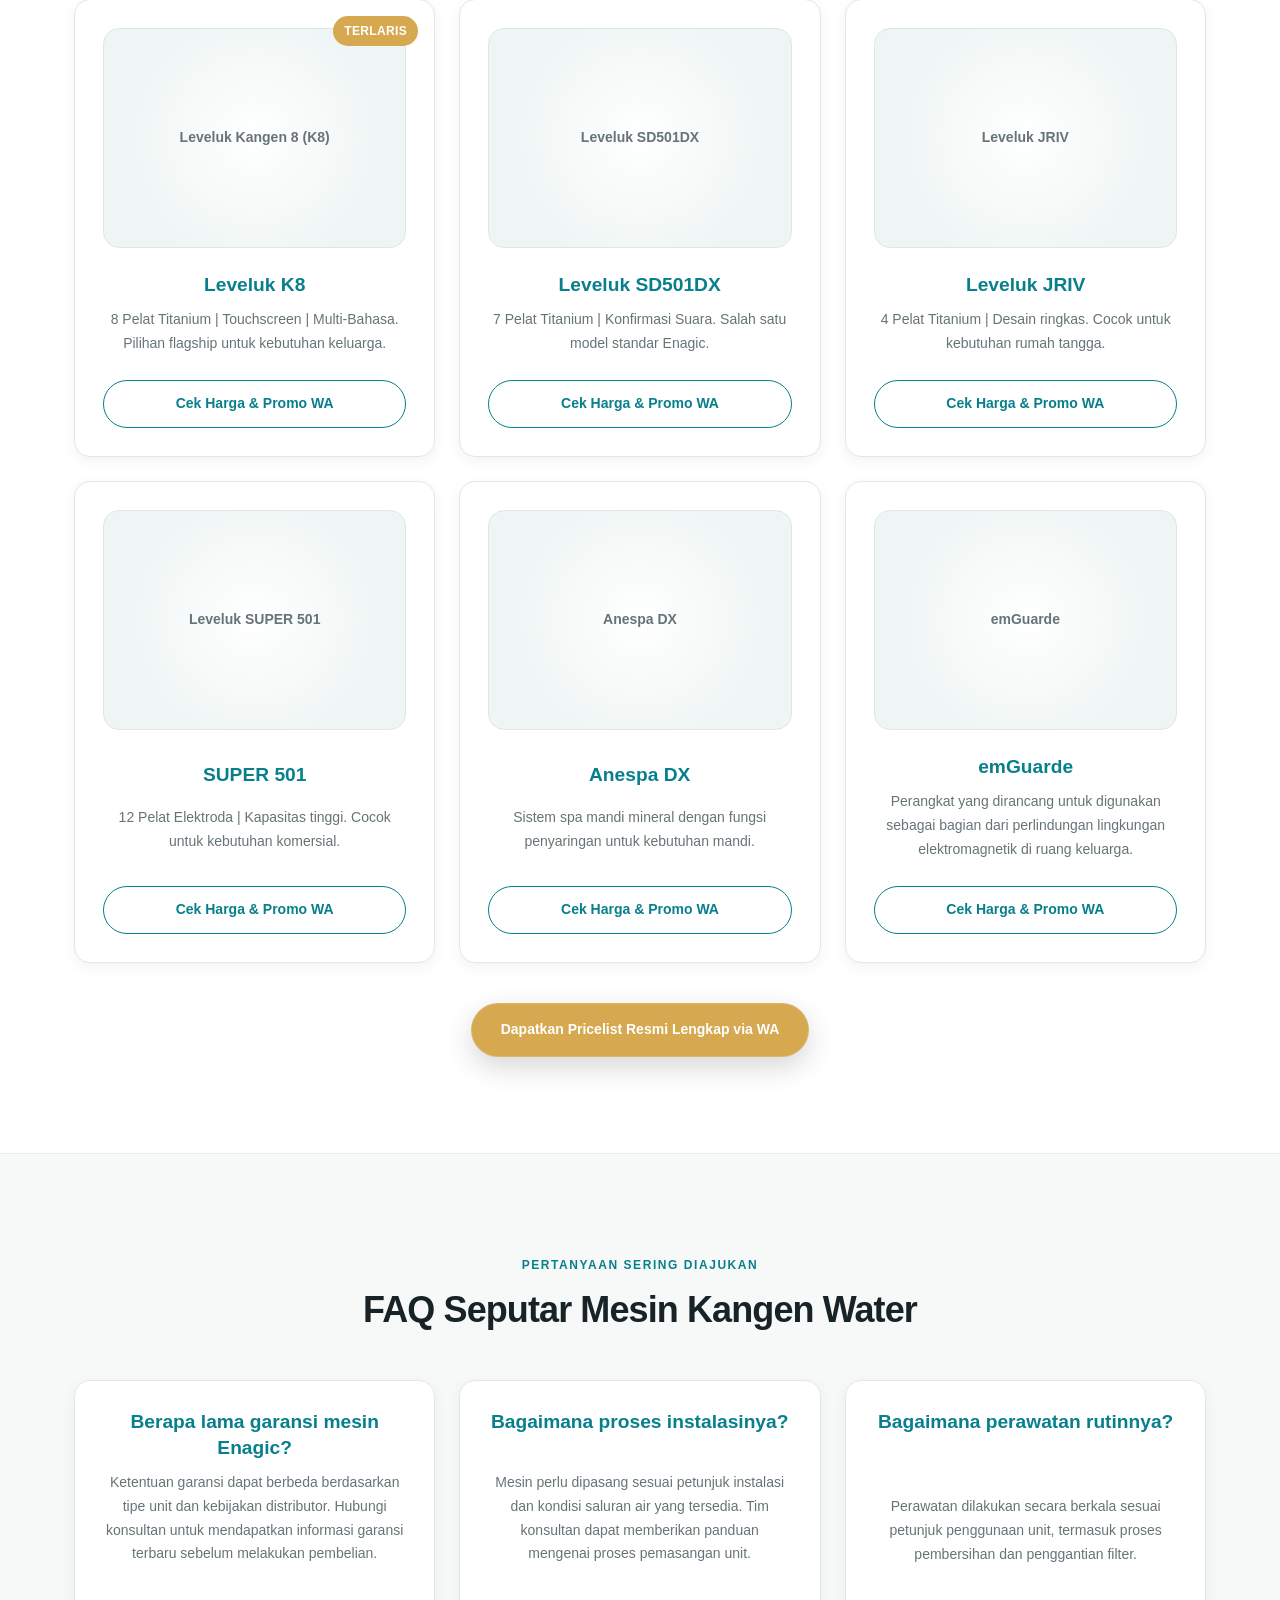
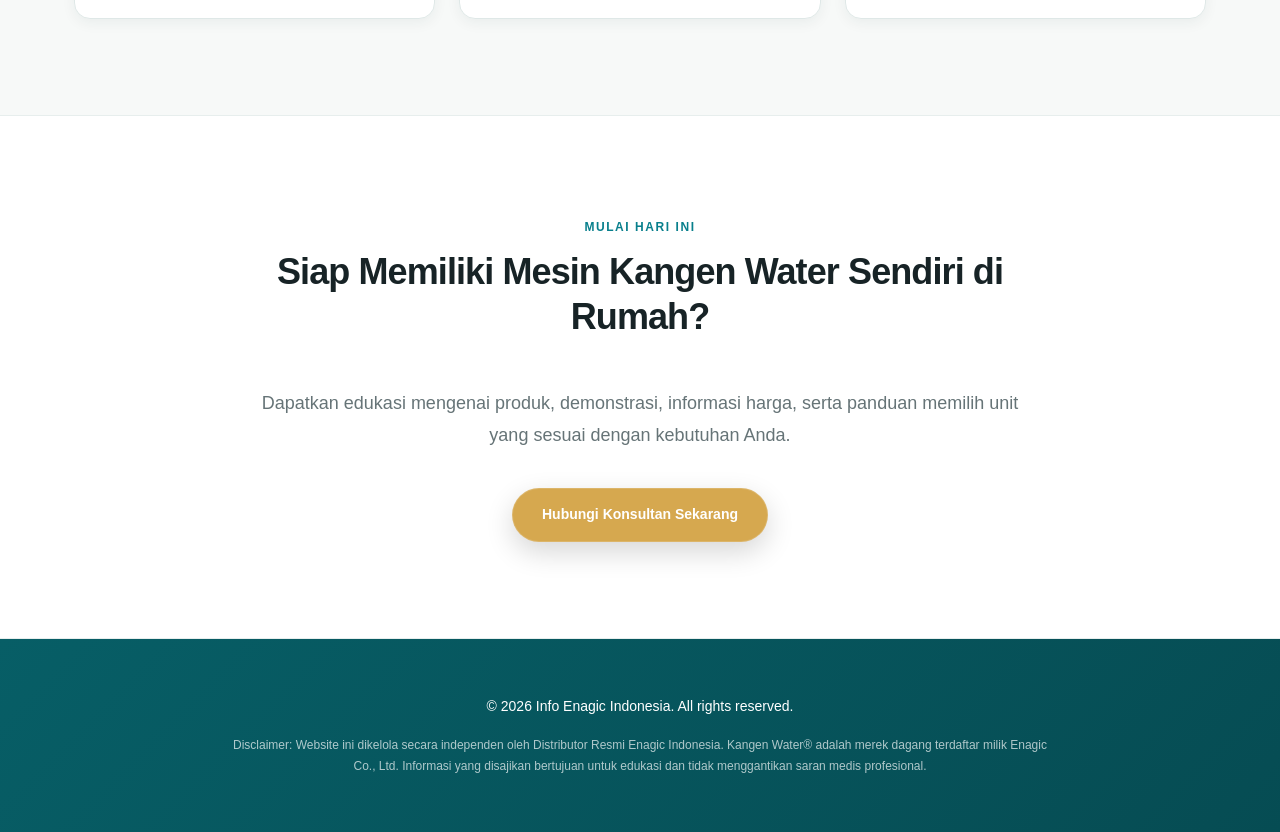
==== commit 86c83f26: "Add files via upload" ====
--- a/index.html
+++ b/index.html
@@ -1,94 +1,470 @@
 <!DOCTYPE html>
 <html lang="id">
+
 <head>
     <meta charset="UTF-8">
     <meta name="viewport" content="width=device-width, initial-scale=1.0">
 
     <title>Info Enagic Indonesia - Distributor Resmi Mesin Kangen Water</title>
 
+    <!-- SEO -->
     <meta
         name="description"
-        content="Pusat informasi resmi mesin Kangen Water Enagic Indonesia. Bangun visi kesehatan dan aset bisnis Anda bersama Leadership Hub resmi."
-    >
-    <meta name="author" content="Info Enagic Indonesia">
-    <meta name="robots" content="index, follow">
-
-    <link rel="canonical" href="https://infoenagic.com/">
-
+        content="Pusat informasi mesin Kangen Water Enagic Indonesia. Dapatkan edukasi produk, informasi manfaat, dan konsultasi pemesanan."
+    >
+    <meta
+        name="author"
+        content="Info Enagic Indonesia"
+    >
+    <meta
+        name="robots"
+        content="index, follow"
+    >
+
+    <link
+        rel="canonical"
+        href="https://infoenagic.com/"
+    >
+
+    <!-- Open Graph -->
     <meta
         property="og:title"
         content="Info Enagic Indonesia - Distributor Resmi Mesin Kangen Water"
     >
     <meta
         property="og:description"
-        content="Dapatkan informasi lengkap spesifikasi, manfaat, dan pemesanan mesin ionisasi air Kangen Water Enagic resmi di Indonesia."
+        content="Dapatkan informasi lengkap spesifikasi, manfaat, dan pemesanan mesin ionisasi air Kangen Water Enagic di Indonesia."
     >
     <meta
         property="og:image"
         content="https://infoenagic.com/assets/og-image.jpg"
     >
-    <meta property="og:url" content="https://infoenagic.com/">
-    <meta property="og:type" content="website">
-
-    <link rel="stylesheet" href="style.css">
+    <meta
+        property="og:url"
+        content="https://infoenagic.com/"
+    >
+    <meta
+        property="og:type"
+        content="website"
+    >
+
+    <!-- Stylesheet -->
+    <link
+        rel="stylesheet"
+        href="style.css"
+    >
 </head>
 
 <body>
+
+    <!-- Header -->
     <header class="site-header">
         <div class="container">
             <div class="nav-wrapper">
-                <div class="site-logo">Info Enagic Indonesia</div>
+
+                <div class="site-logo">
+                    Info Enagic Indonesia
+                </div>
 
                 <nav class="nav-menu">
-                    <a href="#katalog" class="nav-link">Produk</a>
-                    <a href="#teknologi" class="nav-link">Teknologi</a>
-                    <a href="#kredibilitas" class="nav-link">Kredibilitas</a>
-                    <a href="#aftersales" class="nav-link">Layanan</a>
-                    <a href="#konsultasi" class="nav-link">Konsultasi</a>
+                    <a href="#produk-overview" class="nav-link">Produk</a>
+                    <a href="#manfaat" class="nav-link">Manfaat</a>
+                    <a href="#artikel-testimoni" class="nav-link">
+                        Artikel &amp; Testimoni
+                    </a>
+                    <a href="#harga-paket" class="nav-link">Harga</a>
+                    <a href="#faq" class="nav-link">FAQ</a>
                 </nav>
+
             </div>
         </div>
     </header>
 
     <main>
-        <section class="hero-section">
+
+        <!-- Hero -->
+        <section id="home" class="hero-section">
             <div class="container">
-                <span class="hero-eyebrow">Mari Bangun Visi Anda</span>
-
-<h1 class="hero-title slide-left is-visible">
-    Mulai Perjalanan Sehat &amp; Aset Bisnis Bersama Enagic Indonesia
-</h1>
-
-<p class="hero-description slide-right is-visible">
-    Solusi Mesin Ionisasi Air Berkualitas Premium dengan Standar Manufaktur
-    Tingkat Tinggi Jepang. Dukungan penuh Leadership Hub untuk kesehatan
-    fisik, finansial, dan kedamaian pikiran Anda.
-</p>
+
+                <span class="hero-eyebrow">
+                    Standar Medis Jepang
+                </span>
+
+                <h1 class="hero-title">
+                    Distributor Resmi Mesin Kangen Water Enagic Indonesia
+                </h1>
+
+                <p class="hero-description">
+                    Solusi mesin ionisasi air berkualitas premium dengan
+                    teknologi titanium berlapis platina untuk kebutuhan
+                    air berkualitas bagi keluarga Anda.
+                </p>
 
                 <a
-                    href="https://wa.me/6285797953495?text=Halo,%20saya%20ingin%20konsultasi%20membangun%20visi%20sehat%20dan%20bisnis%20Kangen%20Water"
+                    href="https://wa.me/6281234567890?text=Halo,%20saya%20ingin%20tanya%20informasi%20mesin%20Kangen%20Water"
                     class="btn-primary-cta"
                 >
-                    Hubungi Sekarang via WhatsApp
+                    Konsultasi Gratis via WhatsApp
                 </a>
+
             </div>
         </section>
 
-        <section id="katalog" class="section-padding">
+        <!-- Produk -->
+        <section id="produk-overview" class="section-padding">
             <div class="container">
-                <div class="section-title-wrapper">
-                    <span class="section-eyebrow">Katalog Resmi Enagic</span>
+
+                <div class="section-title-wrapper text-center">
+
+                    <span class="section-eyebrow">
+                        Pengenalan Produk
+                    </span>
 
                     <h2 class="section-title">
-                        Pilihan Unit Mesin Ionisasi &amp; Perangkat Official
+                        Apa Itu Mesin Kangen Water Enagic?
                     </h2>
-                </div>
-
-                <div class="grid-3-col">
-                    <article class="card-product">
-                        <span class="card-badge">Terlaris</span>
-
-                        <a href="#img-k8">
+
+                </div>
+
+                <div
+                    class="grid-3-col"
+                    style="margin-bottom: 2.5rem;"
+                >
+
+                    <article class="card-product">
+
+                        <h3 class="card-title">
+                            Teknologi Ionisasi Air
+                        </h3>
+
+                        <p class="card-description">
+                            Perangkat ionisasi air yang memproses air
+                            melalui elektrolisis untuk menghasilkan
+                            berbagai jenis air dengan tingkat pH berbeda.
+                        </p>
+
+                    </article>
+
+                    <article class="card-product">
+
+                        <h3 class="card-title">
+                            Pelat Titanium Berlapis Platina
+                        </h3>
+
+                        <p class="card-description">
+                            Menggunakan elektroda titanium berlapis platina
+                            yang dirancang untuk mendukung proses elektrolisis
+                            dan penggunaan jangka panjang.
+                        </p>
+
+                    </article>
+
+                    <article class="card-product">
+
+                        <h3 class="card-title">
+                            Beragam Jenis Air
+                        </h3>
+
+                        <p class="card-description">
+                            Satu perangkat dapat menghasilkan beberapa jenis
+                            air dengan karakteristik berbeda untuk kebutuhan
+                            minum, memasak, membersihkan, dan penggunaan lainnya.
+                        </p>
+
+                    </article>
+
+                </div>
+
+                <div class="text-center">
+
+                    <a
+                        href="https://wa.me/6281234567890?text=Halo,%20saya%20ingin%20tanya%20detail%20tentang%20mesin%20Enagic"
+                        class="btn-primary-cta"
+                    >
+                        Tanyakan Detail Produk via WhatsApp
+                    </a>
+
+                </div>
+
+            </div>
+        </section>
+
+        <!-- Manfaat -->
+        <section
+            id="manfaat"
+            class="section-padding section-white"
+        >
+            <div class="container">
+
+                <div class="section-title-wrapper text-center">
+
+                    <span class="section-eyebrow">
+                        Keunggulan &amp; Manfaat
+                    </span>
+
+                    <h2 class="section-title">
+                        Apa Manfaat Kangen Water Untuk Anda?
+                    </h2>
+
+                </div>
+
+                <div
+                    class="grid-3-col"
+                    style="margin-bottom: 2.5rem;"
+                >
+
+                    <article class="card-product">
+
+                        <h3 class="card-title">
+                            Air Kaya Hidrogen
+                        </h3>
+
+                        <p class="card-description">
+                            Air hasil proses elektrolisis mengandung hidrogen
+                            terlarut yang menjadi salah satu karakteristik
+                            utama air yang dihasilkan mesin ionisasi Enagic.
+                        </p>
+
+                    </article>
+
+                    <article class="card-product">
+
+                        <h3 class="card-title">
+                            Pilihan Tingkat pH
+                        </h3>
+
+                        <p class="card-description">
+                            Mesin menyediakan beberapa pilihan tingkat pH
+                            sehingga air dapat digunakan untuk kebutuhan
+                            yang berbeda sesuai petunjuk penggunaan.
+                        </p>
+
+                    </article>
+
+                    <article class="card-product">
+
+                        <h3 class="card-title">
+                            Praktis Untuk Kebutuhan Keluarga
+                        </h3>
+
+                        <p class="card-description">
+                            Satu perangkat dapat digunakan untuk berbagai
+                            kebutuhan rumah tangga, mulai dari air minum,
+                            memasak, hingga penggunaan lainnya.
+                        </p>
+
+                    </article>
+
+                </div>
+
+                <div class="text-center">
+
+                    <a
+                        href="https://wa.me/6281234567890?text=Halo,%20saya%20ingin%20konsultasi%20tentang%20Kangen%20Water"
+                        class="btn-primary-cta"
+                    >
+                        Konsultasi Manfaat Produk via WhatsApp
+                    </a>
+
+                </div>
+
+            </div>
+        </section>
+          <!-- Artikel & Testimoni -->
+        <section
+            id="artikel-testimoni"
+            class="section-padding"
+        >
+            <div class="container">
+
+                <div class="section-title-wrapper text-center">
+
+                    <span class="section-eyebrow">
+                        Edukasi &amp; Kepercayaan
+                    </span>
+
+                    <h2 class="section-title">
+                        Artikel Edukasi &amp; Pengalaman Pengguna
+                    </h2>
+
+                </div>
+
+                <div
+                    class="grid-3-col"
+                    style="margin-bottom: 3rem;"
+                >
+
+                    <article class="card-product">
+
+                        <h3 class="card-title">
+                            Mengenal Air Terionisasi
+                        </h3>
+
+                        <p class="card-description">
+                            Pelajari dasar teknologi ionisasi air,
+                            proses elektrolisis, serta karakteristik
+                            air yang dihasilkan oleh mesin Enagic.
+                        </p>
+
+                    </article>
+
+                    <article class="card-product">
+
+                        <h3 class="card-title">
+                            Mengenal Enagic
+                        </h3>
+
+                        <p class="card-description">
+                            Informasi mengenai Enagic Co., Ltd.,
+                            teknologi yang digunakan, serta perjalanan
+                            perusahaan dalam mengembangkan mesin ionisasi air.
+                        </p>
+
+                    </article>
+
+                    <article class="card-product">
+
+                        <h3 class="card-title">
+                            Mengenal Beauty Water
+                        </h3>
+
+                        <p class="card-description">
+                            Informasi mengenai salah satu jenis air
+                            yang dihasilkan mesin dan penggunaannya
+                            untuk kebutuhan perawatan sehari-hari.
+                        </p>
+
+                    </article>
+
+                </div>
+
+                <div
+                    class="section-title-wrapper text-center"
+                    style="margin-bottom: 2rem;"
+                >
+
+                    <span class="section-eyebrow">
+                        Pengalaman Pengguna
+                    </span>
+
+                    <h3
+                        class="section-title"
+                        style="font-size: 1.35rem;"
+                    >
+                        Apa Kata Mereka?
+                    </h3>
+
+                </div>
+
+                <div
+                    class="grid-3-col"
+                    style="margin-bottom: 2.5rem;"
+                >
+
+                    <article class="card-product">
+
+                        <h3 class="card-title">
+                            ★★★★★
+                        </h3>
+
+                        <p class="card-description">
+                            "Penggunaan mesin terasa praktis untuk kebutuhan
+                            air sehari-hari keluarga. Kami juga mendapatkan
+                            penjelasan yang cukup jelas mengenai cara penggunaannya."
+                        </p>
+
+                        <strong class="testimonial-author">
+                            — Ibu Rahma, Jakarta
+                        </strong>
+
+                    </article>
+
+                    <article class="card-product">
+
+                        <h3 class="card-title">
+                            ★★★★★
+                        </h3>
+
+                        <p class="card-description">
+                            "Mesin K8 memiliki tampilan yang modern dan
+                            pengoperasiannya mudah. Proses konsultasi dan
+                            pelayanan setelah pembelian juga membantu."
+                        </p>
+
+                        <strong class="testimonial-author">
+                            — Bpk. Hendra, Surabaya
+                        </strong>
+
+                    </article>
+
+                    <article class="card-product">
+
+                        <h3 class="card-title">
+                            ★★★★★
+                        </h3>
+
+                        <p class="card-description">
+                            "Edukasi dari tim konsultan membuat kami lebih
+                            memahami fungsi mesin dan berbagai jenis air
+                            yang dapat dihasilkan."
+                        </p>
+
+                        <strong class="testimonial-author">
+                            — dr. Aris, Bandung
+                        </strong>
+
+                    </article>
+
+                </div>
+
+                <div class="text-center">
+
+                    <a
+                        href="https://wa.me/6281234567890?text=Halo,%20saya%20ingin%20tanya%20artikel%20dan%20testimoni%20Kangen%20Water"
+                        class="btn-primary-cta"
+                    >
+                        Baca Lebih Banyak &amp; Tanya Konsultan
+                    </a>
+
+                </div>
+
+            </div>
+        </section>
+
+        <!-- Produk & Harga -->
+        <section
+            id="harga-paket"
+            class="section-padding section-white"
+        >
+            <div class="container">
+
+                <div class="section-title-wrapper text-center">
+
+                    <span class="section-eyebrow">
+                        Katalog &amp; Harga Resmi
+                    </span>
+
+                    <h2 class="section-title">
+                        Pilihan Mesin Enagic &amp; Daftar Harga
+                    </h2>
+
+                </div>
+
+                <div
+                    class="grid-3-col"
+                    style="margin-bottom: 2.5rem;"
+                >
+
+                    <article class="card-product">
+
+                        <span class="card-badge">
+                            Terlaris
+                        </span>
+
+                        <a
+                            href="#img-k8"
+                            style="text-decoration: none;"
+                        >
                             <div
                                 class="card-image-placeholder"
                                 role="img"
@@ -98,24 +474,30 @@
                             </div>
                         </a>
 
-                        <h3 class="card-title">Leveluk Kangen 8</h3>
-
-                        <p class="card-description">
-                            Unit flagship dengan 8 pelat titanium berlapis platina,
-                            layar sentuh berwarna multi-bahasa, serta auto-on/off
-                            hemat energi.
-                        </p>
-
-                        <a
-                            href="https://wa.me/6285797953495?text=Halo,%20saya%20ingin%20tanya%20detail%20spesifikasi%20dan%20harga%20Leveluk%20Kangen%208"
+                        <h3 class="card-title">
+                            Leveluk K8
+                        </h3>
+
+                        <p class="card-description">
+                            8 Pelat Titanium | Touchscreen | Multi-Bahasa.
+                            Pilihan flagship untuk kebutuhan keluarga.
+                        </p>
+
+                        <a
+                            href="https://wa.me/6281234567890?text=Halo,%20saya%20ingin%20tanya%20harga%20dan%20promo%20Leveluk%20K8"
                             class="btn-card-action"
                         >
-                            Tanya Produk
-                        </a>
-                    </article>
-
-                    <article class="card-product">
-                        <a href="#img-sd501dx">
+                            Cek Harga &amp; Promo WA
+                        </a>
+
+                    </article>
+
+                    <article class="card-product">
+
+                        <a
+                            href="#img-sd501dx"
+                            style="text-decoration: none;"
+                        >
                             <div
                                 class="card-image-placeholder"
                                 role="img"
@@ -125,49 +507,30 @@
                             </div>
                         </a>
 
-                        <h3 class="card-title">Leveluk SD501DX</h3>
-
-                        <p class="card-description">
-                            Model klasik andalan keluarga berkinerja tinggi dengan
-                            7 pelat titanium murni dan konfirmasi suara yang jelas.
-                        </p>
-
-                        <a
-                            href="https://wa.me/6285797953495?text=Halo,%20saya%20ingin%20tanya%20detail%20spesifikasi%20dan%20harga%20Leveluk%20SD501DX"
+                        <h3 class="card-title">
+                            Leveluk SD501DX
+                        </h3>
+
+                        <p class="card-description">
+                            7 Pelat Titanium | Konfirmasi Suara.
+                            Salah satu model standar Enagic.
+                        </p>
+
+                        <a
+                            href="https://wa.me/6281234567890?text=Halo,%20saya%20ingin%20tanya%20harga%20dan%20promo%20SD501DX"
                             class="btn-card-action"
                         >
-                            Tanya Produk
-                        </a>
-                    </article>
-
-                    <article class="card-product">
-                        <a href="#img-sd501platinum">
-                            <div
-                                class="card-image-placeholder"
-                                role="img"
-                                aria-label="Gambar Mesin Leveluk SD501 Platinum Enagic"
-                            >
-                                Leveluk SD501 Platinum
-                            </div>
-                        </a>
-
-                        <h3 class="card-title">Leveluk SD501 Platinum</h3>
-
-                        <p class="card-description">
-                            Spesifikasi mesin tangguh SD501 dengan balutan eksterior
-                            murni bergaya platinum yang modern dan mewah.
-                        </p>
-
-                        <a
-                            href="https://wa.me/6285797953495?text=Halo,%20saya%20ingin%20tanya%20detail%20spesifikasi%20dan%20harga%20Leveluk%20SD501%20Platinum"
-                            class="btn-card-action"
-                        >
-                            Tanya Produk
-                        </a>
-                    </article>
-
-                    <article class="card-product">
-                        <a href="#img-jriv">
+                            Cek Harga &amp; Promo WA
+                        </a>
+
+                    </article>
+
+                    <article class="card-product">
+
+                        <a
+                            href="#img-jriv"
+                            style="text-decoration: none;"
+                        >
                             <div
                                 class="card-image-placeholder"
                                 role="img"
@@ -177,23 +540,30 @@
                             </div>
                         </a>
 
-                        <h3 class="card-title">Leveluk JRIV</h3>
-
-                        <p class="card-description">
-                            Pilihan ekonomis dan hemat energi menggunakan 4 pelat
-                            elektroda titanium, dirancang khusus untuk keluarga kecil.
-                        </p>
-
-                        <a
-                            href="https://wa.me/6285797953495?text=Halo,%20saya%20ingin%20tanya%20detail%20spesifikasi%20dan%20harga%20Leveluk%20JRIV"
+                        <h3 class="card-title">
+                            Leveluk JRIV
+                        </h3>
+
+                        <p class="card-description">
+                            4 Pelat Titanium | Desain ringkas.
+                            Cocok untuk kebutuhan rumah tangga.
+                        </p>
+
+                        <a
+                            href="https://wa.me/6281234567890?text=Halo,%20saya%20ingin%20tanya%20harga%20dan%20promo%20Leveluk%20JRIV"
                             class="btn-card-action"
                         >
-                            Tanya Produk
-                        </a>
-                    </article>
-
-                    <article class="card-product">
-                        <a href="#img-super501">
+                            Cek Harga &amp; Promo WA
+                        </a>
+
+                    </article>
+
+                    <article class="card-product">
+
+                        <a
+                            href="#img-super501"
+                            style="text-decoration: none;"
+                        >
                             <div
                                 class="card-image-placeholder"
                                 role="img"
@@ -203,23 +573,30 @@
                             </div>
                         </a>
 
-                        <h3 class="card-title">Leveluk SUPER 501</h3>
-
-                        <p class="card-description">
-                            Unit komersial berkapasitas tinggi dengan 12 pelat
-                            elektroda ganda untuk penggunaan kantor, klinik, atau usaha.
-                        </p>
-
-                        <a
-                            href="https://wa.me/6285797953495?text=Halo,%20saya%20ingin%20tanya%20detail%20spesifikasi%20dan%20harga%20Leveluk%20SUPER%20501"
+                        <h3 class="card-title">
+                            SUPER 501
+                        </h3>
+
+                        <p class="card-description">
+                            12 Pelat Elektroda | Kapasitas tinggi.
+                            Cocok untuk kebutuhan komersial.
+                        </p>
+
+                        <a
+                            href="https://wa.me/6281234567890?text=Halo,%20saya%20ingin%20tanya%20harga%20dan%20promo%20SUPER%20501"
                             class="btn-card-action"
                         >
-                            Tanya Produk
-                        </a>
-                    </article>
-
-                    <article class="card-product">
-                        <a href="#img-anespa">
+                            Cek Harga &amp; Promo WA
+                        </a>
+
+                    </article>
+
+                    <article class="card-product">
+
+                        <a
+                            href="#img-anespa"
+                            style="text-decoration: none;"
+                        >
                             <div
                                 class="card-image-placeholder"
                                 role="img"
@@ -229,23 +606,30 @@
                             </div>
                         </a>
 
-                        <h3 class="card-title">Anespa DX</h3>
-
-                        <p class="card-description">
-                            Sistem spa ionisasi air mandi yang menghilangkan klorin
-                            dan memperkaya mineral alami untuk kesehatan kulit dan rambut.
-                        </p>
-
-                        <a
-                            href="https://wa.me/6285797953495?text=Halo,%20saya%20ingin%20tanya%20detail%20spesifikasi%20dan%20harga%20Anespa%20DX"
+                        <h3 class="card-title">
+                            Anespa DX
+                        </h3>
+
+                        <p class="card-description">
+                            Sistem spa mandi mineral dengan fungsi
+                            penyaringan untuk kebutuhan mandi.
+                        </p>
+
+                        <a
+                            href="https://wa.me/6281234567890?text=Halo,%20saya%20ingin%20tanya%20harga%20dan%20promo%20Anespa%20DX"
                             class="btn-card-action"
                         >
-                            Tanya Produk
-                        </a>
-                    </article>
-
-                    <article class="card-product">
-                        <a href="#img-emguarde">
+                            Cek Harga &amp; Promo WA
+                        </a>
+
+                    </article>
+
+                    <article class="card-product">
+
+                        <a
+                            href="#img-emguarde"
+                            style="text-decoration: none;"
+                        >
                             <div
                                 class="card-image-placeholder"
                                 role="img"
@@ -255,355 +639,332 @@
                             </div>
                         </a>
 
-                        <h3 class="card-title">emGuarde</h3>
-
-                        <p class="card-description">
-                            Teknologi harmonisasi elektromagnetik untuk mereduksi
-                            efek radiasi frekuensi tinggi di lingkungan tempat tinggal Anda.
-                        </p>
-
-                        <a
-                            href="https://wa.me/6285797953495?text=Halo,%20saya%20ingin%20tanya%20detail%20spesifikasi%20dan%20harga%20emGuarde"
+                        <h3 class="card-title">
+                            emGuarde
+                        </h3>
+
+                        <p class="card-description">
+                            Perangkat yang dirancang untuk digunakan
+                            sebagai bagian dari perlindungan lingkungan
+                            elektromagnetik di ruang keluarga.
+                        </p>
+
+                        <a
+                            href="https://wa.me/6281234567890?text=Halo,%20saya%20ingin%20tanya%20harga%20dan%20promo%20emGuarde"
                             class="btn-card-action"
                         >
-                            Tanya Produk
-                        </a>
-                    </article>
-                </div>
+                            Cek Harga &amp; Promo WA
+                        </a>
+
+                    </article>
+
+                </div>
+
+                <div class="text-center">
+
+                    <a
+                        href="https://wa.me/6281234567890?text=Halo,%20saya%20ingin%20minta%20pricelist%20lengkap%20semua%20mesin%20Enagic"
+                        class="btn-primary-cta"
+                    >
+                        Dapatkan Pricelist Resmi Lengkap via WA
+                    </a>
+
+                </div>
+
             </div>
         </section>
-<section id="teknologi" class="section-padding section-white">
-    <div class="container text-center">
-        <div class="section-title-wrapper">
-            <span class="section-eyebrow">Standardization &amp; Education</span>
-
-            <h2 class="section-title">
-                Teknologi Teruji Enagic &amp; Manfaat 5 Jenis Air
-            </h2>
-        </div>
-
-        <p class="hero-description">
-            Mesin Enagic memproses air mentah melalui metode elektrolisis presisi
-            dengan pelat titanium murni berlapis platina kelas medis untuk
-            menghasilkan 5 jenis air serbaguna:
-        </p>
-
-        <div class="grid-3-col" style="margin-top: 2rem; text-align: left;">
-            <article class="card-product">
-                <h3 class="card-title">1. Kangen Water® (pH 8.5 - 9.5)</h3>
-
-                <p class="card-description">
-                    Air minum kaya hidrogen aktif dan antioksidan untuk menjaga
-                    hidrasi optimal serta kebugaran tubuh harian.
+          <!-- FAQ -->
+        <section
+            id="faq"
+            class="section-padding"
+        >
+            <div class="container">
+
+                <div class="section-title-wrapper text-center">
+
+                    <span class="section-eyebrow">
+                        Pertanyaan Sering Diajukan
+                    </span>
+
+                    <h2 class="section-title">
+                        FAQ Seputar Mesin Kangen Water
+                    </h2>
+
+                </div>
+
+                <div class="grid-3-col">
+
+                    <article class="card-product">
+
+                        <h3 class="card-title">
+                            Berapa lama garansi mesin Enagic?
+                        </h3>
+
+                        <p class="card-description">
+                            Ketentuan garansi dapat berbeda berdasarkan
+                            tipe unit dan kebijakan distributor. Hubungi
+                            konsultan untuk mendapatkan informasi garansi
+                            terbaru sebelum melakukan pembelian.
+                        </p>
+
+                    </article>
+
+                    <article class="card-product">
+
+                        <h3 class="card-title">
+                            Bagaimana proses instalasinya?
+                        </h3>
+
+                        <p class="card-description">
+                            Mesin perlu dipasang sesuai petunjuk instalasi
+                            dan kondisi saluran air yang tersedia. Tim
+                            konsultan dapat memberikan panduan mengenai
+                            proses pemasangan unit.
+                        </p>
+
+                    </article>
+
+                    <article class="card-product">
+
+                        <h3 class="card-title">
+                            Bagaimana perawatan rutinnya?
+                        </h3>
+
+                        <p class="card-description">
+                            Perawatan dilakukan secara berkala sesuai
+                            petunjuk penggunaan unit, termasuk proses
+                            pembersihan dan penggantian filter.
+                        </p>
+
+                    </article>
+
+                </div>
+
+            </div>
+        </section>
+
+        <!-- CTA Penutup -->
+        <section
+            class="section-padding section-white"
+        >
+            <div class="container text-center">
+
+                <div class="section-title-wrapper">
+
+                    <span class="section-eyebrow">
+                        Mulai Hari Ini
+                    </span>
+
+                    <h2 class="section-title">
+                        Siap Memiliki Mesin Kangen Water
+                        Sendiri di Rumah?
+                    </h2>
+
+                </div>
+
+                <p
+                    class="hero-description"
+                    style="color: var(--text-muted);"
+                >
+                    Dapatkan edukasi mengenai produk, demonstrasi,
+                    informasi harga, serta panduan memilih unit yang
+                    sesuai dengan kebutuhan Anda.
                 </p>
-            </article>
-
-            <article class="card-product">
-                <h3 class="card-title">2. Clean Water (pH 7.0)</h3>
-
-                <p class="card-description">
-                    Air netral bebas klorin yang sangat baik dan aman digunakan
-                    untuk menyeduh susu bayi serta minum obat.
-                </p>
-            </article>
-
-            <article class="card-product">
-                <h3 class="card-title">3. Beauty Water (pH 6.0)</h3>
-
-                <p class="card-description">
-                    Air dengan sifat astringen alami yang membantu merawat
-                    kekencangan kulit wajah serta kelembutan rambut.
-                </p>
-            </article>
-
-            <article class="card-product">
-                <h3 class="card-title">4. Strong Acidic Water (pH 2.5)</h3>
-
-                <p class="card-description">
-                    Air dengan sifat sanitasi tinggi untuk pembersih alami,
-                    pembersih tangan, dan sterilisasi peralatan dapur.
-                </p>
-            </article>
-
-            <article class="card-product">
-                <h3 class="card-title">5. Strong Kangen Water (pH 11.5)</h3>
-
-                <p class="card-description">
-                    Air pembersih kuat yang efektif melarutkan sisa pestisida
-                    pada sayur dan buah serta membersihkan noda minyak.
-                </p>
-            </article>
-
-            <article class="card-product">
-                <h3 class="card-title">Standar Mutu Osaka</h3>
-
-                <p class="card-description">
-                    Seluruh unit diproduksi di bawah pengawasan ketat pabrik
-                    Enagic Osaka, Jepang dengan lisensi alat medis resmi.
-                </p>
-            </article>
-        </div>
-
-        <div class="trust-badge-box" style="margin-top: 2.5rem; text-align: left;">
-            <strong>Lisensi Medis Resmi:</strong>
-            Enagic merupakan satu-satunya produsen sistem ionisasi air di dunia
-            yang menerima sertifikasi dari Asosiasi Pencegahan Penyakit Orang
-            Dewasa Jepang (JAPA) dan lisensi ISO 13485 (Peralatan Medis).
+
+                <a
+                    href="https://wa.me/6281234567890?text=Halo,%20saya%20siap%20konsultasi%20pemesanan%20mesin%20Kangen%20Water"
+                    class="btn-primary-cta"
+                >
+                    Hubungi Konsultan Sekarang
+                </a>
+
+            </div>
+        </section>
+
+    </main>
+
+    <!-- Modal Produk -->
+    <div
+        id="img-k8"
+        class="modal-popup"
+    >
+        <div class="modal-content">
+
+            <a
+                href="#"
+                class="close-btn"
+                aria-label="Tutup"
+            >
+                &times;
+            </a>
+
+            <div class="modal-image-placeholder">
+                Detail Gambar Leveluk Kangen 8
+            </div>
+
+            <h3 class="card-title">
+                Leveluk Kangen 8
+            </h3>
+
         </div>
     </div>
-</section>
-
-<section id="kredibilitas" class="section-padding">
-    <div class="container">
-        <div class="section-title-wrapper text-center">
-            <span class="section-eyebrow">Company Credibility</span>
-
-            <h2 class="section-title">
-                Integritas &amp; Sejarah Panjang Sejak 1974
-            </h2>
-        </div>
-
-        <div class="grid-3-col">
-            <article class="card-product">
-                <h3 class="card-title">Berpengalaman &gt; 50 Tahun</h3>
-
-                <p class="card-description">
-                    Didirikan di Tokyo pada tahun 1974, Enagic telah memimpin
-                    industri ionisasi air secara global selama lebih dari lima dekade.
-                </p>
-            </article>
-
-            <article class="card-product">
-                <h3 class="card-title">Jaringan Internasional</h3>
-
-                <p class="card-description">
-                    Memiliki puluhan kantor cabang resmi di lebih dari 23 negara,
-                    melayani jutaan pengguna dan distributor di seluruh dunia.
-                </p>
-            </article>
-
-            <article class="card-product">
-                <h3 class="card-title">Peluang Lisensi Global</h3>
-
-                <p class="card-description">
-                    Sistem kemitraan terintegrasi memungkinkan Anda membangun aset
-                    bisnis kesehatan dengan jangkauan pasar internasional.
-                </p>
-            </article>
+
+    <div
+        id="img-sd501dx"
+        class="modal-popup"
+    >
+        <div class="modal-content">
+
+            <a
+                href="#"
+                class="close-btn"
+                aria-label="Tutup"
+            >
+                &times;
+            </a>
+
+            <div class="modal-image-placeholder">
+                Detail Gambar Leveluk SD501DX
+            </div>
+
+            <h3 class="card-title">
+                Leveluk SD501DX
+            </h3>
+
         </div>
     </div>
-</section>
-
-<section id="aftersales" class="section-padding section-white">
-    <div class="container">
-        <div class="section-title-wrapper text-center">
-            <span class="section-eyebrow">Dukungan Purna Jual</span>
-
-            <h2 class="section-title">
-                Layanan After-Sales &amp; Mentoring Berkelanjutan
-            </h2>
-        </div>
-
-        <div class="grid-3-col">
-            <article class="card-product">
-                <h3 class="card-title">Instalasi &amp; Panduan</h3>
-
-                <p class="card-description">
-                    Bantuan teknis pemasangan unit mesin di rumah Anda beserta
-                    edukasi cara pemakaian dan pemeliharaan awal.
-                </p>
-            </article>
-
-            <article class="card-product">
-                <h3 class="card-title">Edukasi &amp; Akademi</h3>
-
-                <p class="card-description">
-                    Akses ke program edukasi kesehatan, pelatihan produk, serta
-                    seminar pengembangan diri dan bisnis berkala.
-                </p>
-            </article>
-
-            <article class="card-product">
-                <h3 class="card-title">Maintenance &amp; Spare Parts</h3>
-
-                <p class="card-description">
-                    Layanan pembersihan berkala (E-Cleaner / Deep Cleaning) serta
-                    jaminan ketersediaan suku cadang dan filter original.
-                </p>
-            </article>
+
+    <div
+        id="img-jriv"
+        class="modal-popup"
+    >
+        <div class="modal-content">
+
+            <a
+                href="#"
+                class="close-btn"
+                aria-label="Tutup"
+            >
+                &times;
+            </a>
+
+            <div class="modal-image-placeholder">
+                Detail Gambar Leveluk JRIV
+            </div>
+
+            <h3 class="card-title">
+                Leveluk JRIV
+            </h3>
+
         </div>
     </div>
-</section>
-
-<section class="section-padding">
-    <div class="container">
-        <div class="section-title-wrapper text-center">
-            <span class="section-eyebrow">Social Proof</span>
-
-            <h2 class="section-title">
-                Pengalaman Pengguna &amp; Konsultasi Resmi
-            </h2>
-        </div>
-
-        <div class="grid-3-col">
-            <article class="card-product">
-                <h3 class="card-title">★★★★★</h3>
-
-                <p class="card-description">
-                    "Investasi kesehatan terbaik untuk keluarga. Penggunaan rutin
-                    Kangen Water membuat stamina harian kami jauh lebih stabil."
-                </p>
-
-                <strong class="testimonial-author">
-                    — Ibu Rahma, Jakarta
-                </strong>
-            </article>
-
-            <article class="card-product">
-                <h3 class="card-title">★★★★★</h3>
-
-                <p class="card-description">
-                    "Mesin K8 sangat praktis digunakan dengan layar sentuhnya.
-                    Layanan pemasangan dan pemanduannya sangat profesional."
-                </p>
-
-                <strong class="testimonial-author">
-                    — Bpk. Hendra, Surabaya
-                </strong>
-            </article>
-
-            <article class="card-product">
-                <h3 class="card-title">★★★★★</h3>
-
-                <p class="card-description">
-                    "Bukan cuma kualitas airnya yang bagus, tapi bimbingan dari
-                    Leadership Hub sangat membantu dalam memahami lisensi bisnisnya."
-                </p>
-
-                <strong class="testimonial-author">
-                    — dr. Aris, Bandung
-                </strong>
-            </article>
+
+    <div
+        id="img-super501"
+        class="modal-popup"
+    >
+        <div class="modal-content">
+
+            <a
+                href="#"
+                class="close-btn"
+                aria-label="Tutup"
+            >
+                &times;
+            </a>
+
+            <div class="modal-image-placeholder">
+                Detail Gambar Leveluk SUPER 501
+            </div>
+
+            <h3 class="card-title">
+                Leveluk SUPER 501
+            </h3>
+
         </div>
     </div>
-</section>
-
-<section id="konsultasi" class="section-padding section-white">
-    <div class="container text-center">
-        <div class="section-title-wrapper">
-            <span class="section-eyebrow">Konsultasi Resmi</span>
-
-            <h2 class="section-title">
-                Siap Memulai Perjalanan Sehat Anda?
-            </h2>
+
+    <div
+        id="img-anespa"
+        class="modal-popup"
+    >
+        <div class="modal-content">
+
+            <a
+                href="#"
+                class="close-btn"
+                aria-label="Tutup"
+            >
+                &times;
+            </a>
+
+            <div class="modal-image-placeholder">
+                Detail Gambar Anespa DX
+            </div>
+
+            <h3 class="card-title">
+                Anespa DX
+            </h3>
+
         </div>
-
-        <p class="consultation-description">
-    Hubungi tim konsultan kami untuk mendapatkan edukasi produk secara
-    transparan, daftar harga resmi, serta panduan memilih unit yang sesuai
-    kebutuhan Anda.
-        </p>
-
-        <a
-            href="https://wa.me/6285797953495?text=Halo,%20saya%20ingin%20konsultasi%20pemesanan%20mesin%20Kangen%20Water%20Enagic"
-            class="btn-primary-cta"
-        >
-            Hubungi Konsultan via WhatsApp
-        </a>
     </div>
-</section>
-</main>
-
-<div id="img-k8" class="modal-popup">
-    <div class="modal-content">
-        <a href="#" class="close-btn">&times;</a>
-        <div class="modal-image-placeholder">
-            Detail Gambar Leveluk Kangen 8
+
+    <div
+        id="img-emguarde"
+        class="modal-popup"
+    >
+        <div class="modal-content">
+
+            <a
+                href="#"
+                class="close-btn"
+                aria-label="Tutup"
+            >
+                &times;
+            </a>
+
+            <div class="modal-image-placeholder">
+                Detail Gambar emGuarde
+            </div>
+
+            <h3 class="card-title">
+                emGuarde
+            </h3>
+
         </div>
-        <h3 class="card-title">Leveluk Kangen 8</h3>
     </div>
-</div>
-
-<div id="img-sd501dx" class="modal-popup">
-    <div class="modal-content">
-        <a href="#" class="close-btn">&times;</a>
-        <div class="modal-image-placeholder">
-            Detail Gambar Leveluk SD501DX
+
+    <!-- Footer -->
+    <footer class="site-footer">
+        <div class="container">
+
+            <p>
+                &copy; 2026 Info Enagic Indonesia.
+                All rights reserved.
+            </p>
+
+            <p class="footer-disclaimer">
+                Disclaimer: Website ini dikelola secara independen oleh
+                Distributor Resmi Enagic Indonesia. Kangen Water&reg;
+                adalah merek dagang terdaftar milik Enagic Co., Ltd.
+                Informasi yang disajikan bertujuan untuk edukasi dan
+                tidak menggantikan saran medis profesional.
+            </p>
+
         </div>
-        <h3 class="card-title">Leveluk SD501DX</h3>
-    </div>
-</div>
-
-<div id="img-sd501platinum" class="modal-popup">
-    <div class="modal-content">
-        <a href="#" class="close-btn">&times;</a>
-        <div class="modal-image-placeholder">
-            Detail Gambar Leveluk SD501 Platinum
-        </div>
-        <h3 class="card-title">Leveluk SD501 Platinum</h3>
-    </div>
-</div>
-
-<div id="img-jriv" class="modal-popup">
-    <div class="modal-content">
-        <a href="#" class="close-btn">&times;</a>
-        <div class="modal-image-placeholder">
-            Detail Gambar Leveluk JRIV
-        </div>
-        <h3 class="card-title">Leveluk JRIV</h3>
-    </div>
-</div>
-
-<div id="img-super501" class="modal-popup">
-    <div class="modal-content">
-        <a href="#" class="close-btn">&times;</a>
-        <div class="modal-image-placeholder">
-            Detail Gambar Leveluk SUPER 501
-        </div>
-        <h3 class="card-title">Leveluk SUPER 501</h3>
-    </div>
-</div>
-
-<div id="img-anespa" class="modal-popup">
-    <div class="modal-content">
-        <a href="#" class="close-btn">&times;</a>
-        <div class="modal-image-placeholder">
-            Detail Gambar Anespa DX
-        </div>
-        <h3 class="card-title">Anespa DX</h3>
-    </div>
-</div>
-
-<div id="img-emguarde" class="modal-popup">
-    <div class="modal-content">
-        <a href="#" class="close-btn">&times;</a>
-        <div class="modal-image-placeholder">
-            Detail Gambar emGuarde
-        </div>
-        <h3 class="card-title">emGuarde</h3>
-    </div>
-</div>
-
-<footer class="site-footer">
-    <div class="container">
-        <p>&copy; 2026 Info Enagic Indonesia. All rights reserved.</p>
-
-        <p class="footer-disclaimer">
-            Disclaimer: Website ini dikelola secara independen oleh Distributor
-            Resmi Enagic Indonesia. Kangen Water® adalah merek dagang terdaftar
-            milik Enagic Co., Ltd. Seluruh informasi yang disajikan bertujuan
-            untuk edukasi dan tidak menggantikan saran medis profesional.
-        </p>
-    </div>
-</footer>
-
-<a
-    href="https://wa.me/6285797953495?text=Halo,%20saya%20ingin%20tanya%20informasi%20Kangen%20Water"
-    class="whatsapp-float"
-    aria-label="Hubungi via WhatsApp"
->
-    Chat WhatsApp
-</a>
-<script src="script.js"></script>
+    </footer>
+
+    <!-- WhatsApp -->
+    <a
+        href="https://wa.me/6281234567890?text=Halo,%20saya%20ingin%20tanya%20informasi%20Kangen%20Water"
+        class="whatsapp-float"
+        aria-label="Hubungi via WhatsApp"
+    >
+        Chat WhatsApp
+    </a>
+
+    <!-- JavaScript -->
+    <script src="script.js"></script>
+
 </body>
 </html>
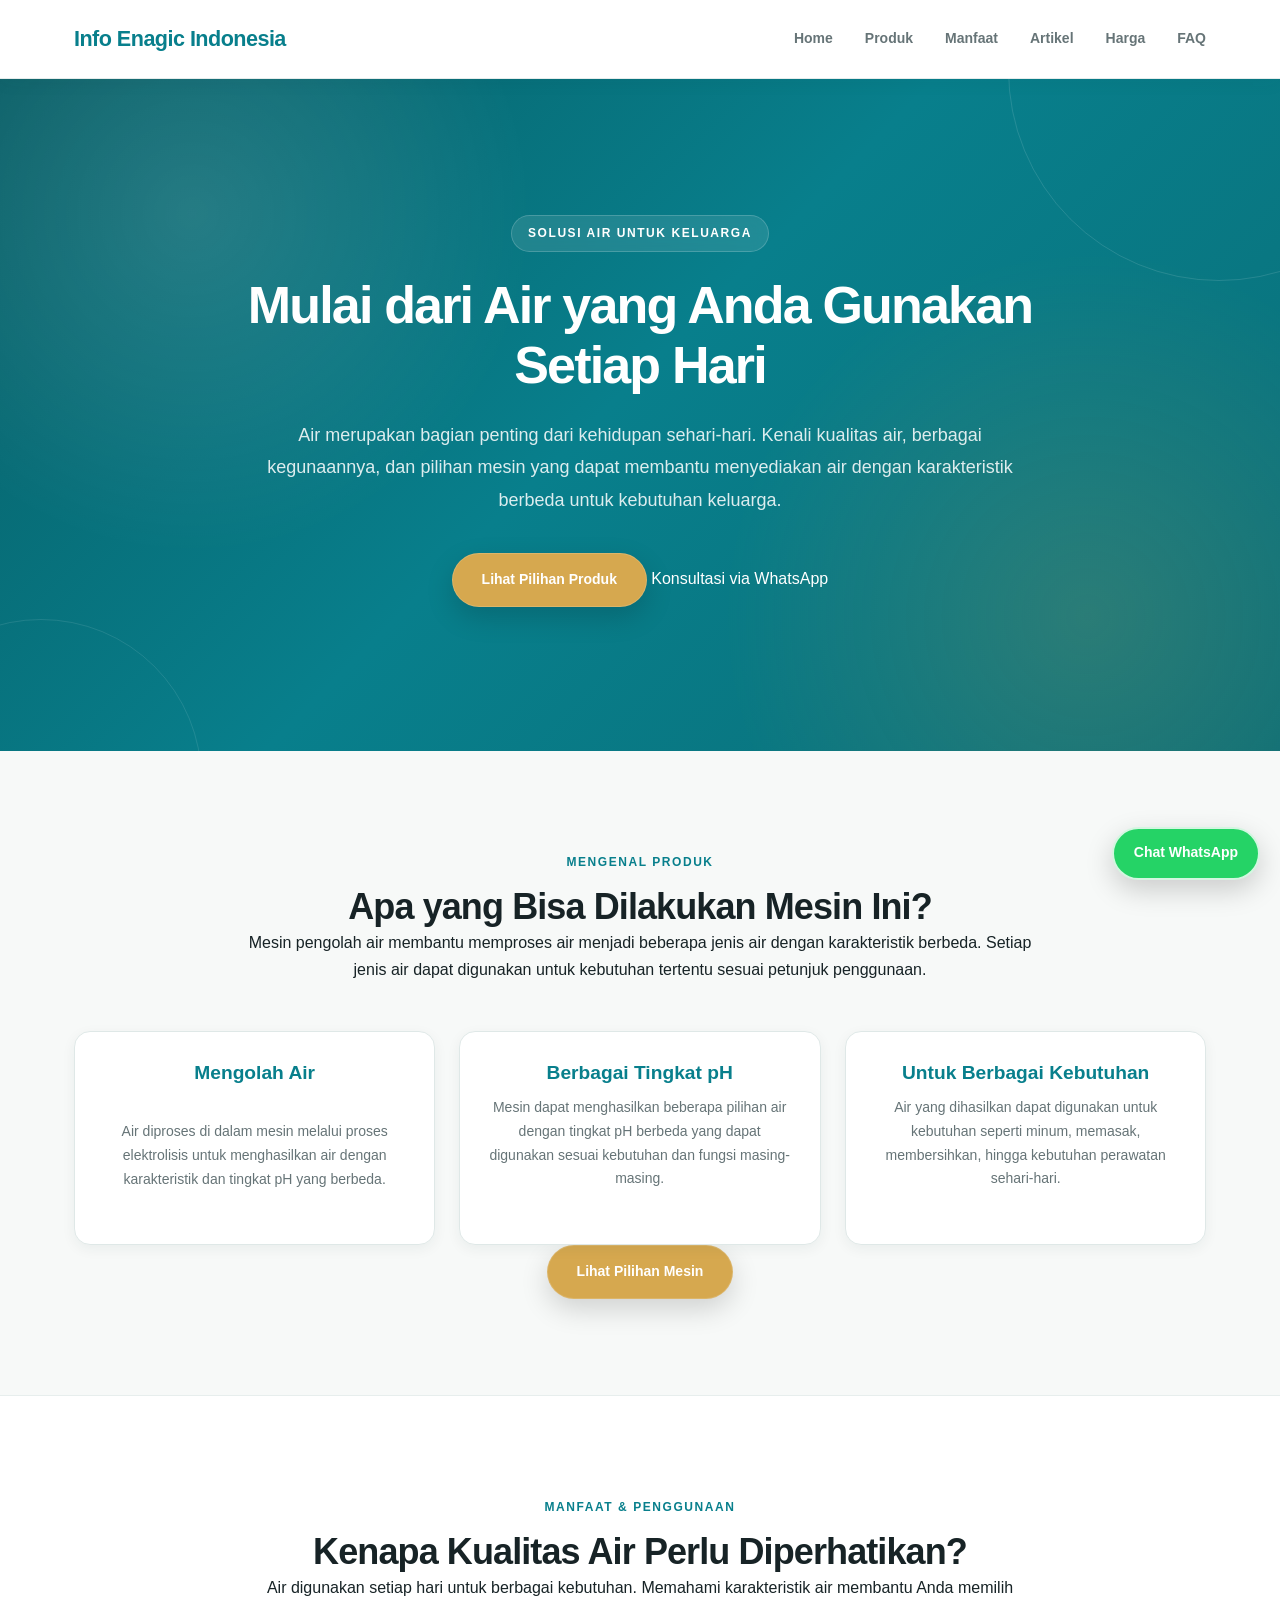
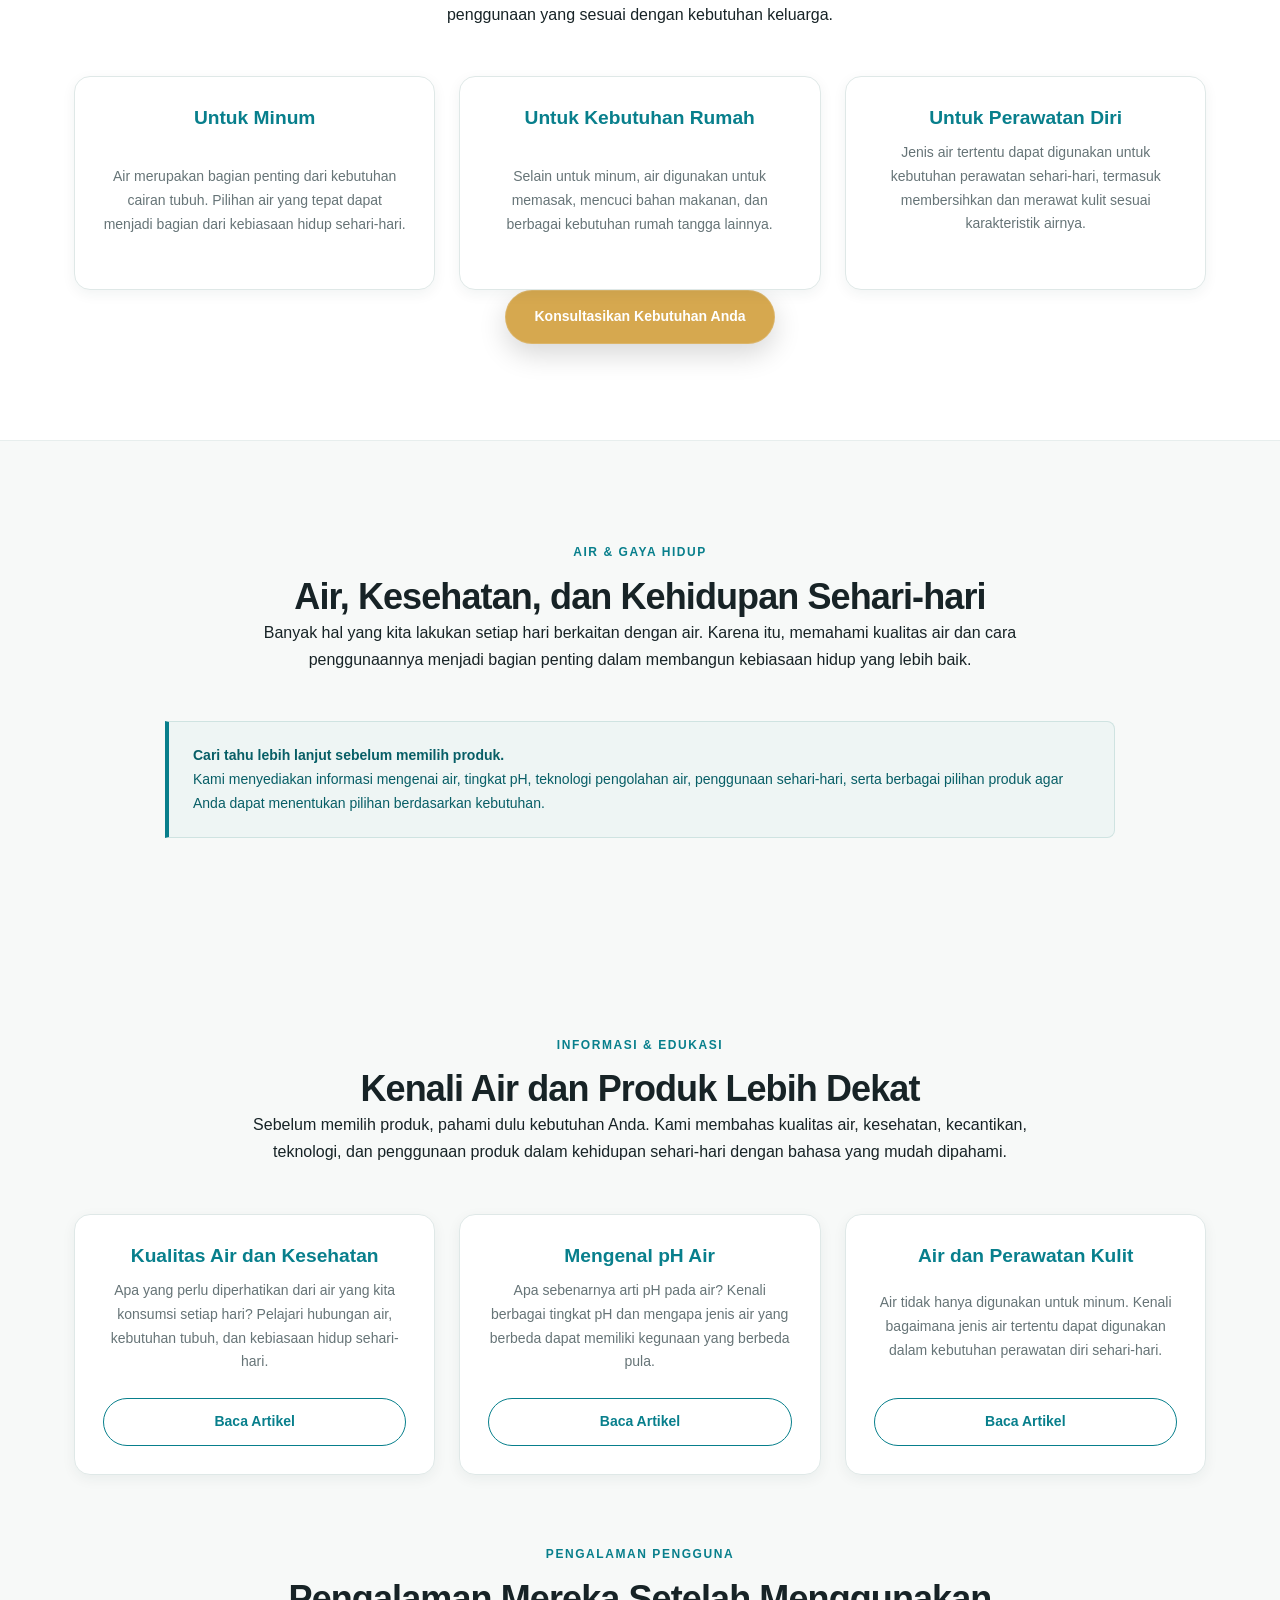
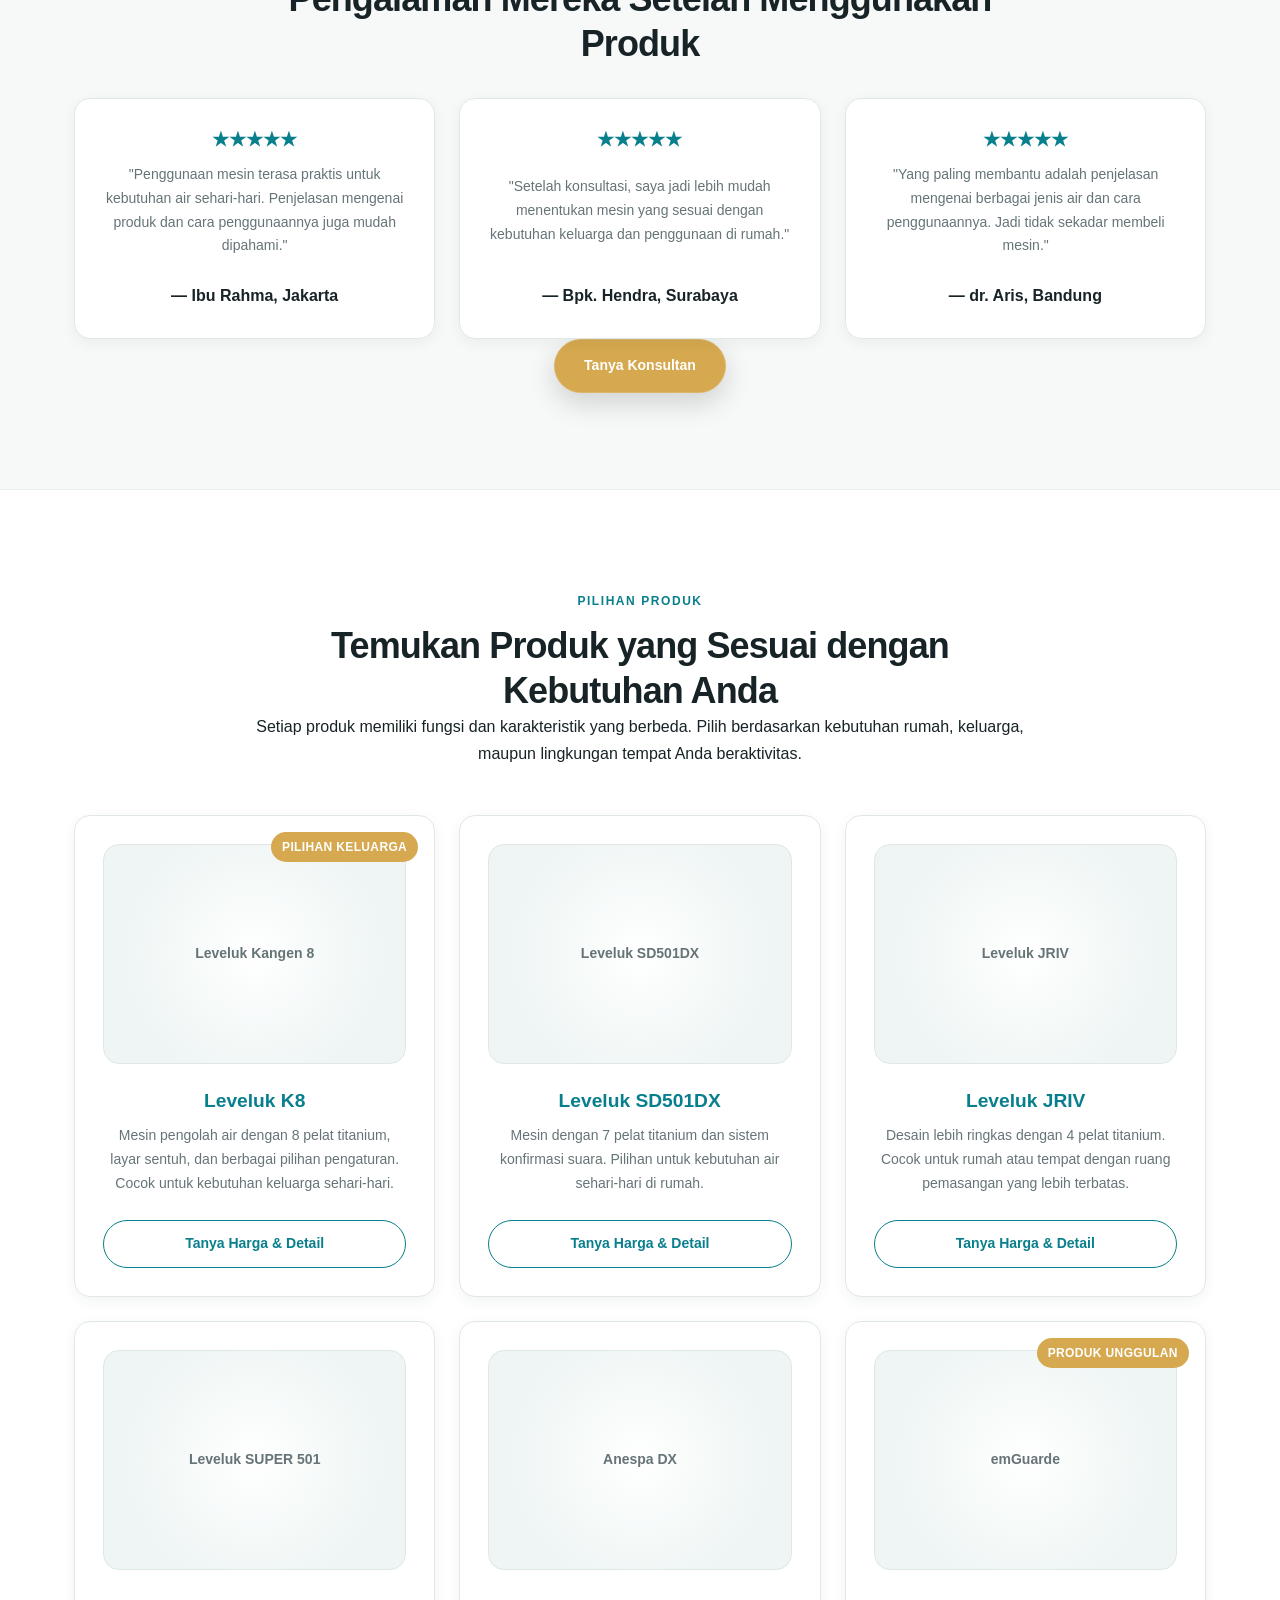
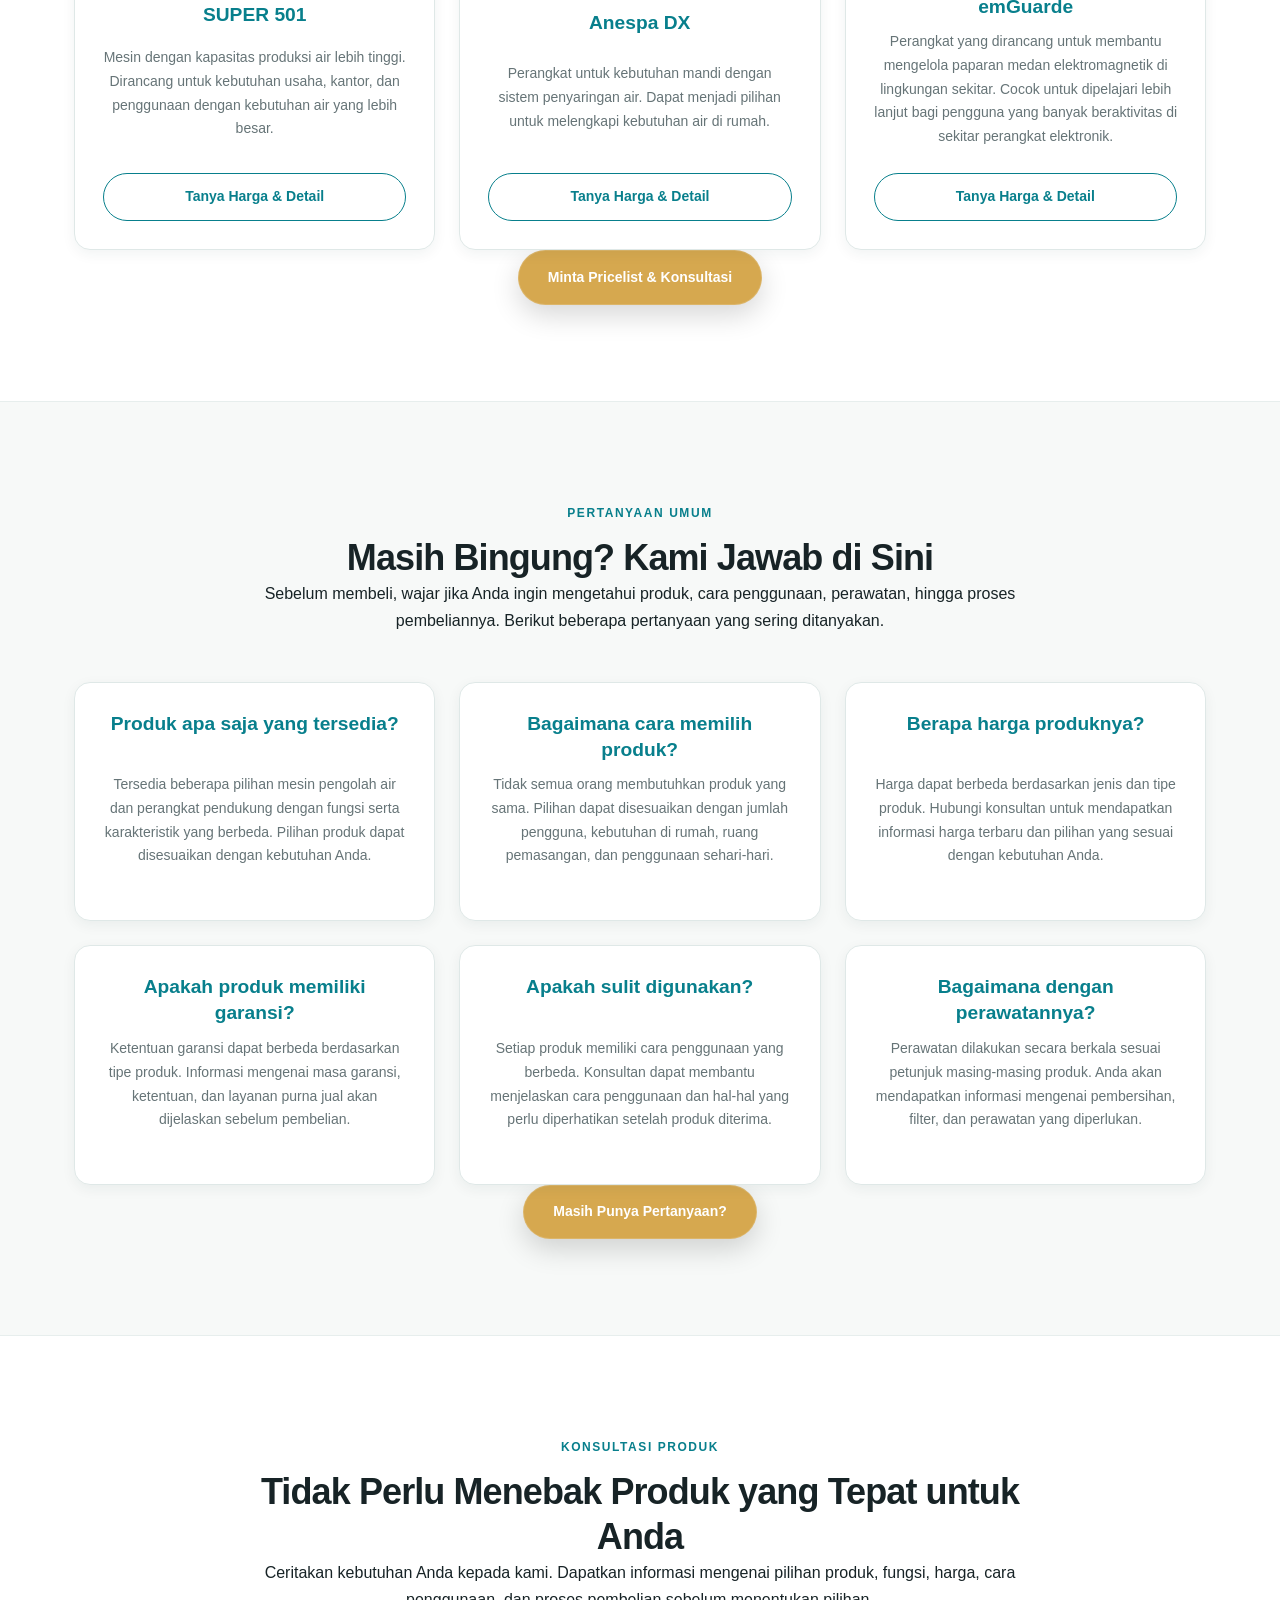
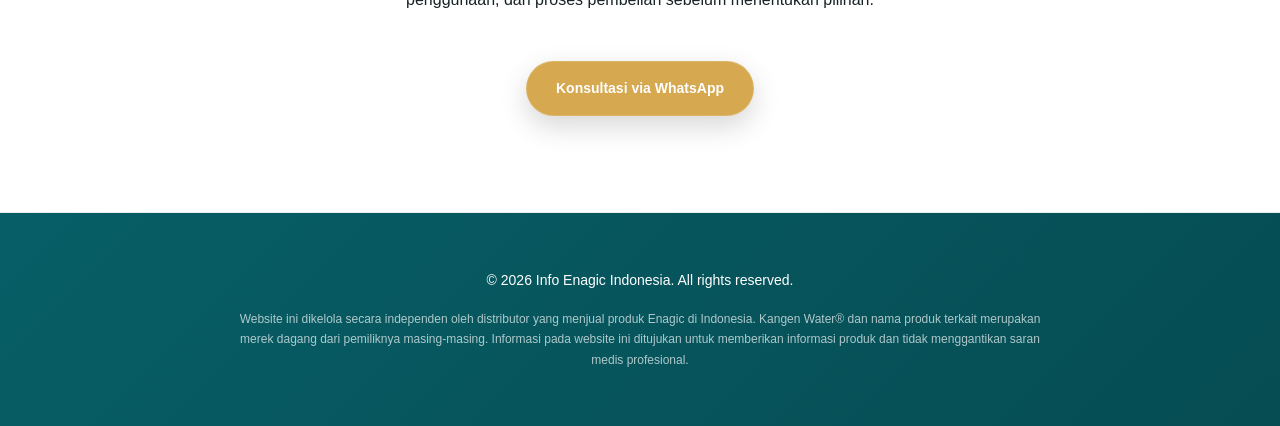
==== commit 33085864: "Add files via upload" ====
--- a/index.html
+++ b/index.html
@@ -5,17 +5,26 @@
     <meta charset="UTF-8">
     <meta name="viewport" content="width=device-width, initial-scale=1.0">
 
-    <title>Info Enagic Indonesia - Distributor Resmi Mesin Kangen Water</title>
+    <title>
+        Info Enagic Indonesia - Solusi Air Berkualitas untuk Kesehatan Keluarga
+    </title>
 
     <!-- SEO -->
     <meta
         name="description"
-        content="Pusat informasi mesin Kangen Water Enagic Indonesia. Dapatkan edukasi produk, informasi manfaat, dan konsultasi pemesanan."
-    >
+        content="Temukan solusi air berkualitas untuk keluarga melalui teknologi pengolahan air, berbagai pilihan mesin, manfaat penggunaan, kebutuhan kesehatan dan kecantikan, serta konsultasi produk."
+    >
+
+    <meta
+        name="keywords"
+        content="mesin Kangen Water, mesin pengolah air, alat pengolah air, air berkualitas, air minum keluarga, kualitas air dan kesehatan, air untuk kesehatan, air untuk kecantikan, perawatan kulit, Beauty Water, air dengan berbagai tingkat pH, teknologi pengolahan air, elektrolisis air, mesin air rumah tangga, Enagic Indonesia"
+    >
+
     <meta
         name="author"
         content="Info Enagic Indonesia"
     >
+
     <meta
         name="robots"
         content="index, follow"
@@ -29,20 +38,24 @@
     <!-- Open Graph -->
     <meta
         property="og:title"
-        content="Info Enagic Indonesia - Distributor Resmi Mesin Kangen Water"
-    >
+        content="Info Enagic Indonesia - Solusi Air Berkualitas untuk Kesehatan Keluarga"
+    >
+
     <meta
         property="og:description"
-        content="Dapatkan informasi lengkap spesifikasi, manfaat, dan pemesanan mesin ionisasi air Kangen Water Enagic di Indonesia."
-    >
+        content="Informasi mengenai kualitas air, teknologi pengolahan air, pilihan mesin, penggunaan untuk keluarga, kesehatan, kecantikan, dan kebutuhan sehari-hari."
+    >
+
     <meta
         property="og:image"
         content="https://infoenagic.com/assets/og-image.jpg"
     >
+
     <meta
         property="og:url"
         content="https://infoenagic.com/"
     >
+
     <meta
         property="og:type"
         content="website"
@@ -60,134 +73,205 @@
     <!-- Header -->
     <header class="site-header">
         <div class="container">
+
             <div class="nav-wrapper">
 
-                <div class="site-logo">
+                <a
+                    href="#home"
+                    class="site-logo"
+                >
                     Info Enagic Indonesia
-                </div>
+                </a>
 
                 <nav class="nav-menu">
-                    <a href="#produk-overview" class="nav-link">Produk</a>
-                    <a href="#manfaat" class="nav-link">Manfaat</a>
-                    <a href="#artikel-testimoni" class="nav-link">
-                        Artikel &amp; Testimoni
+
+                    <a
+                        href="#home"
+                        class="nav-link"
+                    >
+                        Home
                     </a>
-                    <a href="#harga-paket" class="nav-link">Harga</a>
-                    <a href="#faq" class="nav-link">FAQ</a>
+
+                    <a
+                        href="#produk-overview"
+                        class="nav-link"
+                    >
+                        Produk
+                    </a>
+
+                    <a
+                        href="#manfaat"
+                        class="nav-link"
+                    >
+                        Manfaat
+                    </a>
+
+                    <a
+                        href="#artikel-testimoni"
+                        class="nav-link"
+                    >
+                        Artikel
+                    </a>
+
+                    <a
+                        href="#harga-paket"
+                        class="nav-link"
+                    >
+                        Harga
+                    </a>
+
+                    <a
+                        href="#faq"
+                        class="nav-link"
+                    >
+                        FAQ
+                    </a>
+
                 </nav>
 
             </div>
+
         </div>
     </header>
 
     <main>
 
         <!-- Hero -->
-        <section id="home" class="hero-section">
+        <section
+            id="home"
+            class="hero-section"
+        >
             <div class="container">
 
-                <span class="hero-eyebrow">
-                    Standar Medis Jepang
-                </span>
-
-                <h1 class="hero-title">
-                    Distributor Resmi Mesin Kangen Water Enagic Indonesia
-                </h1>
-
-                <p class="hero-description">
-                    Solusi mesin ionisasi air berkualitas premium dengan
-                    teknologi titanium berlapis platina untuk kebutuhan
-                    air berkualitas bagi keluarga Anda.
-                </p>
-
-                <a
-                    href="https://wa.me/6281234567890?text=Halo,%20saya%20ingin%20tanya%20informasi%20mesin%20Kangen%20Water"
-                    class="btn-primary-cta"
-                >
-                    Konsultasi Gratis via WhatsApp
-                </a>
+                <div class="hero-content">
+
+                    <span class="hero-eyebrow">
+                        Solusi Air untuk Keluarga
+                    </span>
+
+                    <h1 class="hero-title">
+                        Mulai dari Air yang Anda Gunakan Setiap Hari
+                    </h1>
+
+                    <p class="hero-description">
+                        Air merupakan bagian penting dari kehidupan sehari-hari.
+                        Kenali kualitas air, berbagai kegunaannya, dan pilihan
+                        mesin yang dapat membantu menyediakan air dengan
+                        karakteristik berbeda untuk kebutuhan keluarga.
+                    </p>
+
+                    <div class="hero-actions">
+
+                        <a
+                            href="#harga-paket"
+                            class="btn-primary-cta"
+                        >
+                            Lihat Pilihan Produk
+                        </a>
+
+                        <a
+                            href="https://wa.me/6281234567890?text=Halo,%20saya%20ingin%20konsultasi%20tentang%20produk%20pengolahan%20air"
+                            class="btn-secondary-cta"
+                        >
+                            Konsultasi via WhatsApp
+                        </a>
+
+                    </div>
+
+                </div>
 
             </div>
         </section>
 
-        <!-- Produk -->
-        <section id="produk-overview" class="section-padding">
+
+        <!-- Produk Overview -->
+        <section
+            id="produk-overview"
+            class="section-padding"
+        >
             <div class="container">
 
                 <div class="section-title-wrapper text-center">
 
                     <span class="section-eyebrow">
-                        Pengenalan Produk
+                        Mengenal Produk
                     </span>
 
                     <h2 class="section-title">
-                        Apa Itu Mesin Kangen Water Enagic?
+                        Apa yang Bisa Dilakukan Mesin Ini?
                     </h2>
 
-                </div>
-
-                <div
-                    class="grid-3-col"
-                    style="margin-bottom: 2.5rem;"
-                >
-
-                    <article class="card-product">
-
-                        <h3 class="card-title">
-                            Teknologi Ionisasi Air
-                        </h3>
-
-                        <p class="card-description">
-                            Perangkat ionisasi air yang memproses air
-                            melalui elektrolisis untuk menghasilkan
-                            berbagai jenis air dengan tingkat pH berbeda.
-                        </p>
-
-                    </article>
-
-                    <article class="card-product">
-
-                        <h3 class="card-title">
-                            Pelat Titanium Berlapis Platina
-                        </h3>
-
-                        <p class="card-description">
-                            Menggunakan elektroda titanium berlapis platina
-                            yang dirancang untuk mendukung proses elektrolisis
-                            dan penggunaan jangka panjang.
-                        </p>
-
-                    </article>
-
-                    <article class="card-product">
-
-                        <h3 class="card-title">
-                            Beragam Jenis Air
-                        </h3>
-
-                        <p class="card-description">
-                            Satu perangkat dapat menghasilkan beberapa jenis
-                            air dengan karakteristik berbeda untuk kebutuhan
-                            minum, memasak, membersihkan, dan penggunaan lainnya.
-                        </p>
-
-                    </article>
-
-                </div>
-
-                <div class="text-center">
+                    <p class="section-description">
+                        Mesin pengolah air membantu memproses air menjadi
+                        beberapa jenis air dengan karakteristik berbeda.
+                        Setiap jenis air dapat digunakan untuk kebutuhan
+                        tertentu sesuai petunjuk penggunaan.
+                    </p>
+
+                </div>
+
+                <div class="grid-3-col">
+
+                    <article class="card-product">
+
+                        <h3 class="card-title">
+                            Mengolah Air
+                        </h3>
+
+                        <p class="card-description">
+                            Air diproses di dalam mesin melalui proses
+                            elektrolisis untuk menghasilkan air dengan
+                            karakteristik dan tingkat pH yang berbeda.
+                        </p>
+
+                    </article>
+
+
+                    <article class="card-product">
+
+                        <h3 class="card-title">
+                            Berbagai Tingkat pH
+                        </h3>
+
+                        <p class="card-description">
+                            Mesin dapat menghasilkan beberapa pilihan air
+                            dengan tingkat pH berbeda yang dapat digunakan
+                            sesuai kebutuhan dan fungsi masing-masing.
+                        </p>
+
+                    </article>
+
+
+                    <article class="card-product">
+
+                        <h3 class="card-title">
+                            Untuk Berbagai Kebutuhan
+                        </h3>
+
+                        <p class="card-description">
+                            Air yang dihasilkan dapat digunakan untuk
+                            kebutuhan seperti minum, memasak, membersihkan,
+                            hingga kebutuhan perawatan sehari-hari.
+                        </p>
+
+                    </article>
+
+                </div>
+
+                <div class="text-center section-cta">
 
                     <a
-                        href="https://wa.me/6281234567890?text=Halo,%20saya%20ingin%20tanya%20detail%20tentang%20mesin%20Enagic"
+                        href="#harga-paket"
                         class="btn-primary-cta"
                     >
-                        Tanyakan Detail Produk via WhatsApp
+                        Lihat Pilihan Mesin
                     </a>
 
                 </div>
 
             </div>
         </section>
+
 
         <!-- Manfaat -->
         <section
@@ -199,78 +283,127 @@
                 <div class="section-title-wrapper text-center">
 
                     <span class="section-eyebrow">
-                        Keunggulan &amp; Manfaat
+                        Manfaat &amp; Penggunaan
                     </span>
 
                     <h2 class="section-title">
-                        Apa Manfaat Kangen Water Untuk Anda?
+                        Kenapa Kualitas Air Perlu Diperhatikan?
                     </h2>
 
-                </div>
-
-                <div
-                    class="grid-3-col"
-                    style="margin-bottom: 2.5rem;"
-                >
-
-                    <article class="card-product">
-
-                        <h3 class="card-title">
-                            Air Kaya Hidrogen
-                        </h3>
-
-                        <p class="card-description">
-                            Air hasil proses elektrolisis mengandung hidrogen
-                            terlarut yang menjadi salah satu karakteristik
-                            utama air yang dihasilkan mesin ionisasi Enagic.
-                        </p>
-
-                    </article>
-
-                    <article class="card-product">
-
-                        <h3 class="card-title">
-                            Pilihan Tingkat pH
-                        </h3>
-
-                        <p class="card-description">
-                            Mesin menyediakan beberapa pilihan tingkat pH
-                            sehingga air dapat digunakan untuk kebutuhan
-                            yang berbeda sesuai petunjuk penggunaan.
-                        </p>
-
-                    </article>
-
-                    <article class="card-product">
-
-                        <h3 class="card-title">
-                            Praktis Untuk Kebutuhan Keluarga
-                        </h3>
-
-                        <p class="card-description">
-                            Satu perangkat dapat digunakan untuk berbagai
-                            kebutuhan rumah tangga, mulai dari air minum,
-                            memasak, hingga penggunaan lainnya.
-                        </p>
-
-                    </article>
-
-                </div>
-
-                <div class="text-center">
+                    <p class="section-description">
+                        Air digunakan setiap hari untuk berbagai kebutuhan.
+                        Memahami karakteristik air membantu Anda memilih
+                        penggunaan yang sesuai dengan kebutuhan keluarga.
+                    </p>
+
+                </div>
+
+                <div class="grid-3-col">
+
+                    <article class="card-product">
+
+                        <h3 class="card-title">
+                            Untuk Minum
+                        </h3>
+
+                        <p class="card-description">
+                            Air merupakan bagian penting dari kebutuhan
+                            cairan tubuh. Pilihan air yang tepat dapat
+                            menjadi bagian dari kebiasaan hidup sehari-hari.
+                        </p>
+
+                    </article>
+
+
+                    <article class="card-product">
+
+                        <h3 class="card-title">
+                            Untuk Kebutuhan Rumah
+                        </h3>
+
+                        <p class="card-description">
+                            Selain untuk minum, air digunakan untuk memasak,
+                            mencuci bahan makanan, dan berbagai kebutuhan
+                            rumah tangga lainnya.
+                        </p>
+
+                    </article>
+
+
+                    <article class="card-product">
+
+                        <h3 class="card-title">
+                            Untuk Perawatan Diri
+                        </h3>
+
+                        <p class="card-description">
+                            Jenis air tertentu dapat digunakan untuk kebutuhan
+                            perawatan sehari-hari, termasuk membersihkan dan
+                            merawat kulit sesuai karakteristik airnya.
+                        </p>
+
+                    </article>
+
+                </div>
+
+                <div class="text-center section-cta">
 
                     <a
-                        href="https://wa.me/6281234567890?text=Halo,%20saya%20ingin%20konsultasi%20tentang%20Kangen%20Water"
+                        href="https://wa.me/6281234567890?text=Halo,%20saya%20ingin%20konsultasi%20tentang%20kebutuhan%20air%20untuk%20keluarga"
                         class="btn-primary-cta"
                     >
-                        Konsultasi Manfaat Produk via WhatsApp
+                        Konsultasikan Kebutuhan Anda
                     </a>
 
                 </div>
 
             </div>
         </section>
-          <!-- Artikel & Testimoni -->
+
+
+        <!-- Trust / Health Direction -->
+        <section
+            class="section-padding"
+        >
+            <div class="container">
+
+                <div class="section-title-wrapper text-center">
+
+                    <span class="section-eyebrow">
+                        Air &amp; Gaya Hidup
+                    </span>
+
+                    <h2 class="section-title">
+                        Air, Kesehatan, dan Kehidupan Sehari-hari
+                    </h2>
+
+                    <p class="section-description">
+                        Banyak hal yang kita lakukan setiap hari berkaitan
+                        dengan air. Karena itu, memahami kualitas air dan
+                        cara penggunaannya menjadi bagian penting dalam
+                        membangun kebiasaan hidup yang lebih baik.
+                    </p>
+
+                </div>
+
+                <div class="trust-badge-box">
+
+                    <strong>
+                        Cari tahu lebih lanjut sebelum memilih produk.
+                    </strong>
+
+                    <p>
+                        Kami menyediakan informasi mengenai air, tingkat pH,
+                        teknologi pengolahan air, penggunaan sehari-hari,
+                        serta berbagai pilihan produk agar Anda dapat
+                        menentukan pilihan berdasarkan kebutuhan.
+                    </p>
+
+                </div>
+
+            </div>
+        </section>
+        <!-- Artikel & Testimoni -->
         <section
             id="artikel-testimoni"
             class="section-padding"
@@ -280,86 +413,109 @@
                 <div class="section-title-wrapper text-center">
 
                     <span class="section-eyebrow">
-                        Edukasi &amp; Kepercayaan
+                        Informasi &amp; Edukasi
                     </span>
 
                     <h2 class="section-title">
-                        Artikel Edukasi &amp; Pengalaman Pengguna
+                        Kenali Air dan Produk Lebih Dekat
                     </h2>
 
-                </div>
-
-                <div
-                    class="grid-3-col"
-                    style="margin-bottom: 3rem;"
-                >
-
-                    <article class="card-product">
-
-                        <h3 class="card-title">
-                            Mengenal Air Terionisasi
-                        </h3>
-
-                        <p class="card-description">
-                            Pelajari dasar teknologi ionisasi air,
-                            proses elektrolisis, serta karakteristik
-                            air yang dihasilkan oleh mesin Enagic.
-                        </p>
-
-                    </article>
-
-                    <article class="card-product">
-
-                        <h3 class="card-title">
-                            Mengenal Enagic
-                        </h3>
-
-                        <p class="card-description">
-                            Informasi mengenai Enagic Co., Ltd.,
-                            teknologi yang digunakan, serta perjalanan
-                            perusahaan dalam mengembangkan mesin ionisasi air.
-                        </p>
-
-                    </article>
-
-                    <article class="card-product">
-
-                        <h3 class="card-title">
-                            Mengenal Beauty Water
-                        </h3>
-
-                        <p class="card-description">
-                            Informasi mengenai salah satu jenis air
-                            yang dihasilkan mesin dan penggunaannya
-                            untuk kebutuhan perawatan sehari-hari.
-                        </p>
-
-                    </article>
-
-                </div>
+                    <p class="section-description">
+                        Sebelum memilih produk, pahami dulu kebutuhan Anda.
+                        Kami membahas kualitas air, kesehatan, kecantikan,
+                        teknologi, dan penggunaan produk dalam kehidupan
+                        sehari-hari dengan bahasa yang mudah dipahami.
+                    </p>
+
+                </div>
+
+                <div class="grid-3-col">
+
+                    <article class="card-product">
+
+                        <h3 class="card-title">
+                            Kualitas Air dan Kesehatan
+                        </h3>
+
+                        <p class="card-description">
+                            Apa yang perlu diperhatikan dari air yang kita
+                            konsumsi setiap hari? Pelajari hubungan air,
+                            kebutuhan tubuh, dan kebiasaan hidup sehari-hari.
+                        </p>
+
+                        <a
+                            href="#artikel-kesehatan"
+                            class="btn-card-action"
+                        >
+                            Baca Artikel
+                        </a>
+
+                    </article>
+
+
+                    <article class="card-product">
+
+                        <h3 class="card-title">
+                            Mengenal pH Air
+                        </h3>
+
+                        <p class="card-description">
+                            Apa sebenarnya arti pH pada air? Kenali berbagai
+                            tingkat pH dan mengapa jenis air yang berbeda
+                            dapat memiliki kegunaan yang berbeda pula.
+                        </p>
+
+                        <a
+                            href="#artikel-ph"
+                            class="btn-card-action"
+                        >
+                            Baca Artikel
+                        </a>
+
+                    </article>
+
+
+                    <article class="card-product">
+
+                        <h3 class="card-title">
+                            Air dan Perawatan Kulit
+                        </h3>
+
+                        <p class="card-description">
+                            Air tidak hanya digunakan untuk minum. Kenali
+                            bagaimana jenis air tertentu dapat digunakan
+                            dalam kebutuhan perawatan diri sehari-hari.
+                        </p>
+
+                        <a
+                            href="#artikel-kecantikan"
+                            class="btn-card-action"
+                        >
+                            Baca Artikel
+                        </a>
+
+                    </article>
+
+                </div>
+
 
                 <div
                     class="section-title-wrapper text-center"
-                    style="margin-bottom: 2rem;"
+                    style="margin-top: 4rem; margin-bottom: 2rem;"
                 >
 
                     <span class="section-eyebrow">
                         Pengalaman Pengguna
                     </span>
 
-                    <h3
-                        class="section-title"
-                        style="font-size: 1.35rem;"
-                    >
-                        Apa Kata Mereka?
+                    <h3 class="section-title">
+                        Pengalaman Mereka Setelah Menggunakan Produk
                     </h3>
 
                 </div>
 
-                <div
-                    class="grid-3-col"
-                    style="margin-bottom: 2.5rem;"
-                >
+
+                <div class="grid-3-col">
 
                     <article class="card-product">
 
@@ -369,8 +525,8 @@
 
                         <p class="card-description">
                             "Penggunaan mesin terasa praktis untuk kebutuhan
-                            air sehari-hari keluarga. Kami juga mendapatkan
-                            penjelasan yang cukup jelas mengenai cara penggunaannya."
+                            air sehari-hari. Penjelasan mengenai produk dan
+                            cara penggunaannya juga mudah dipahami."
                         </p>
 
                         <strong class="testimonial-author">
@@ -379,6 +535,7 @@
 
                     </article>
 
+
                     <article class="card-product">
 
                         <h3 class="card-title">
@@ -386,9 +543,9 @@
                         </h3>
 
                         <p class="card-description">
-                            "Mesin K8 memiliki tampilan yang modern dan
-                            pengoperasiannya mudah. Proses konsultasi dan
-                            pelayanan setelah pembelian juga membantu."
+                            "Setelah konsultasi, saya jadi lebih mudah
+                            menentukan mesin yang sesuai dengan kebutuhan
+                            keluarga dan penggunaan di rumah."
                         </p>
 
                         <strong class="testimonial-author">
@@ -397,6 +554,7 @@
 
                     </article>
 
+
                     <article class="card-product">
 
                         <h3 class="card-title">
@@ -404,9 +562,9 @@
                         </h3>
 
                         <p class="card-description">
-                            "Edukasi dari tim konsultan membuat kami lebih
-                            memahami fungsi mesin dan berbagai jenis air
-                            yang dapat dihasilkan."
+                            "Yang paling membantu adalah penjelasan mengenai
+                            berbagai jenis air dan cara penggunaannya.
+                            Jadi tidak sekadar membeli mesin."
                         </p>
 
                         <strong class="testimonial-author">
@@ -417,19 +575,21 @@
 
                 </div>
 
-                <div class="text-center">
+
+                <div class="text-center section-cta">
 
                     <a
-                        href="https://wa.me/6281234567890?text=Halo,%20saya%20ingin%20tanya%20artikel%20dan%20testimoni%20Kangen%20Water"
+                        href="https://wa.me/6281234567890?text=Halo,%20saya%20ingin%20mendapatkan%20informasi%20lebih%20lanjut%20tentang%20produk"
                         class="btn-primary-cta"
                     >
-                        Baca Lebih Banyak &amp; Tanya Konsultan
+                        Tanya Konsultan
                     </a>
 
                 </div>
 
             </div>
         </section>
+
 
         <!-- Produk & Harga -->
         <section
@@ -441,24 +601,29 @@
                 <div class="section-title-wrapper text-center">
 
                     <span class="section-eyebrow">
-                        Katalog &amp; Harga Resmi
+                        Pilihan Produk
                     </span>
 
                     <h2 class="section-title">
-                        Pilihan Mesin Enagic &amp; Daftar Harga
+                        Temukan Produk yang Sesuai dengan Kebutuhan Anda
                     </h2>
 
-                </div>
-
-                <div
-                    class="grid-3-col"
-                    style="margin-bottom: 2.5rem;"
-                >
-
+                    <p class="section-description">
+                        Setiap produk memiliki fungsi dan karakteristik yang
+                        berbeda. Pilih berdasarkan kebutuhan rumah, keluarga,
+                        maupun lingkungan tempat Anda beraktivitas.
+                    </p>
+
+                </div>
+
+
+                <div class="grid-3-col">
+
+                    <!-- K8 -->
                     <article class="card-product">
 
                         <span class="card-badge">
-                            Terlaris
+                            Pilihan Keluarga
                         </span>
 
                         <a
@@ -468,9 +633,9 @@
                             <div
                                 class="card-image-placeholder"
                                 role="img"
-                                aria-label="Gambar Mesin Leveluk Kangen 8 Enagic"
+                                aria-label="Gambar Mesin Leveluk Kangen 8"
                             >
-                                Leveluk Kangen 8 (K8)
+                                Leveluk Kangen 8
                             </div>
                         </a>
 
@@ -479,19 +644,22 @@
                         </h3>
 
                         <p class="card-description">
-                            8 Pelat Titanium | Touchscreen | Multi-Bahasa.
-                            Pilihan flagship untuk kebutuhan keluarga.
-                        </p>
-
-                        <a
-                            href="https://wa.me/6281234567890?text=Halo,%20saya%20ingin%20tanya%20harga%20dan%20promo%20Leveluk%20K8"
+                            Mesin pengolah air dengan 8 pelat titanium,
+                            layar sentuh, dan berbagai pilihan pengaturan.
+                            Cocok untuk kebutuhan keluarga sehari-hari.
+                        </p>
+
+                        <a
+                            href="https://wa.me/6281234567890?text=Halo,%20saya%20ingin%20tanya%20harga%20dan%20informasi%20Leveluk%20K8"
                             class="btn-card-action"
                         >
-                            Cek Harga &amp; Promo WA
-                        </a>
-
-                    </article>
-
+                            Tanya Harga &amp; Detail
+                        </a>
+
+                    </article>
+
+
+                    <!-- SD501DX -->
                     <article class="card-product">
 
                         <a
@@ -501,7 +669,7 @@
                             <div
                                 class="card-image-placeholder"
                                 role="img"
-                                aria-label="Gambar Mesin Leveluk SD501DX Enagic"
+                                aria-label="Gambar Mesin Leveluk SD501DX"
                             >
                                 Leveluk SD501DX
                             </div>
@@ -512,19 +680,22 @@
                         </h3>
 
                         <p class="card-description">
-                            7 Pelat Titanium | Konfirmasi Suara.
-                            Salah satu model standar Enagic.
-                        </p>
-
-                        <a
-                            href="https://wa.me/6281234567890?text=Halo,%20saya%20ingin%20tanya%20harga%20dan%20promo%20SD501DX"
+                            Mesin dengan 7 pelat titanium dan sistem
+                            konfirmasi suara. Pilihan untuk kebutuhan
+                            air sehari-hari di rumah.
+                        </p>
+
+                        <a
+                            href="https://wa.me/6281234567890?text=Halo,%20saya%20ingin%20tanya%20harga%20dan%20informasi%20SD501DX"
                             class="btn-card-action"
                         >
-                            Cek Harga &amp; Promo WA
-                        </a>
-
-                    </article>
-
+                            Tanya Harga &amp; Detail
+                        </a>
+
+                    </article>
+
+
+                    <!-- JRIV -->
                     <article class="card-product">
 
                         <a
@@ -534,7 +705,7 @@
                             <div
                                 class="card-image-placeholder"
                                 role="img"
-                                aria-label="Gambar Mesin Leveluk JRIV Enagic"
+                                aria-label="Gambar Mesin Leveluk JRIV"
                             >
                                 Leveluk JRIV
                             </div>
@@ -545,19 +716,22 @@
                         </h3>
 
                         <p class="card-description">
-                            4 Pelat Titanium | Desain ringkas.
-                            Cocok untuk kebutuhan rumah tangga.
-                        </p>
-
-                        <a
-                            href="https://wa.me/6281234567890?text=Halo,%20saya%20ingin%20tanya%20harga%20dan%20promo%20Leveluk%20JRIV"
+                            Desain lebih ringkas dengan 4 pelat titanium.
+                            Cocok untuk rumah atau tempat dengan ruang
+                            pemasangan yang lebih terbatas.
+                        </p>
+
+                        <a
+                            href="https://wa.me/6281234567890?text=Halo,%20saya%20ingin%20tanya%20harga%20dan%20informasi%20JRIV"
                             class="btn-card-action"
                         >
-                            Cek Harga &amp; Promo WA
-                        </a>
-
-                    </article>
-
+                            Tanya Harga &amp; Detail
+                        </a>
+
+                    </article>
+
+
+                    <!-- SUPER 501 -->
                     <article class="card-product">
 
                         <a
@@ -567,7 +741,7 @@
                             <div
                                 class="card-image-placeholder"
                                 role="img"
-                                aria-label="Gambar Mesin Leveluk SUPER 501 Enagic"
+                                aria-label="Gambar Mesin Leveluk SUPER 501"
                             >
                                 Leveluk SUPER 501
                             </div>
@@ -578,19 +752,22 @@
                         </h3>
 
                         <p class="card-description">
-                            12 Pelat Elektroda | Kapasitas tinggi.
-                            Cocok untuk kebutuhan komersial.
-                        </p>
-
-                        <a
-                            href="https://wa.me/6281234567890?text=Halo,%20saya%20ingin%20tanya%20harga%20dan%20promo%20SUPER%20501"
+                            Mesin dengan kapasitas produksi air lebih tinggi.
+                            Dirancang untuk kebutuhan usaha, kantor, dan
+                            penggunaan dengan kebutuhan air yang lebih besar.
+                        </p>
+
+                        <a
+                            href="https://wa.me/6281234567890?text=Halo,%20saya%20ingin%20tanya%20harga%20dan%20informasi%20SUPER%20501"
                             class="btn-card-action"
                         >
-                            Cek Harga &amp; Promo WA
-                        </a>
-
-                    </article>
-
+                            Tanya Harga &amp; Detail
+                        </a>
+
+                    </article>
+
+
+                    <!-- Anespa DX -->
                     <article class="card-product">
 
                         <a
@@ -600,7 +777,7 @@
                             <div
                                 class="card-image-placeholder"
                                 role="img"
-                                aria-label="Gambar Perangkat Anespa DX Enagic"
+                                aria-label="Gambar Perangkat Anespa DX"
                             >
                                 Anespa DX
                             </div>
@@ -611,20 +788,27 @@
                         </h3>
 
                         <p class="card-description">
-                            Sistem spa mandi mineral dengan fungsi
-                            penyaringan untuk kebutuhan mandi.
-                        </p>
-
-                        <a
-                            href="https://wa.me/6281234567890?text=Halo,%20saya%20ingin%20tanya%20harga%20dan%20promo%20Anespa%20DX"
+                            Perangkat untuk kebutuhan mandi dengan sistem
+                            penyaringan air. Dapat menjadi pilihan untuk
+                            melengkapi kebutuhan air di rumah.
+                        </p>
+
+                        <a
+                            href="https://wa.me/6281234567890?text=Halo,%20saya%20ingin%20tanya%20harga%20dan%20informasi%20Anespa%20DX"
                             class="btn-card-action"
                         >
-                            Cek Harga &amp; Promo WA
-                        </a>
-
-                    </article>
-
-                    <article class="card-product">
+                            Tanya Harga &amp; Detail
+                        </a>
+
+                    </article>
+
+
+                    <!-- emGuarde -->
+                    <article class="card-product">
+
+                        <span class="card-badge">
+                            Produk Unggulan
+                        </span>
 
                         <a
                             href="#img-emguarde"
@@ -633,7 +817,7 @@
                             <div
                                 class="card-image-placeholder"
                                 role="img"
-                                aria-label="Gambar Perangkat emGuarde Enagic"
+                                aria-label="Gambar Perangkat emGuarde"
                             >
                                 emGuarde
                             </div>
@@ -644,36 +828,40 @@
                         </h3>
 
                         <p class="card-description">
-                            Perangkat yang dirancang untuk digunakan
-                            sebagai bagian dari perlindungan lingkungan
-                            elektromagnetik di ruang keluarga.
-                        </p>
-
-                        <a
-                            href="https://wa.me/6281234567890?text=Halo,%20saya%20ingin%20tanya%20harga%20dan%20promo%20emGuarde"
+                            Perangkat yang dirancang untuk membantu mengelola
+                            paparan medan elektromagnetik di lingkungan
+                            sekitar. Cocok untuk dipelajari lebih lanjut
+                            bagi pengguna yang banyak beraktivitas di sekitar
+                            perangkat elektronik.
+                        </p>
+
+                        <a
+                            href="https://wa.me/6281234567890?text=Halo,%20saya%20ingin%20tanya%20harga%20dan%20informasi%20emGuarde"
                             class="btn-card-action"
                         >
-                            Cek Harga &amp; Promo WA
-                        </a>
-
-                    </article>
-
-                </div>
-
-                <div class="text-center">
+                            Tanya Harga &amp; Detail
+                        </a>
+
+                    </article>
+
+                </div>
+
+
+                <div class="text-center section-cta">
 
                     <a
-                        href="https://wa.me/6281234567890?text=Halo,%20saya%20ingin%20minta%20pricelist%20lengkap%20semua%20mesin%20Enagic"
+                        href="https://wa.me/6281234567890?text=Halo,%20saya%20ingin%20minta%20daftar%20harga%20dan%20informasi%20lengkap%20produk"
                         class="btn-primary-cta"
                     >
-                        Dapatkan Pricelist Resmi Lengkap via WA
+                        Minta Pricelist &amp; Konsultasi
                     </a>
 
                 </div>
 
             </div>
         </section>
-          <!-- FAQ -->
+
+        <!-- FAQ -->
         <section
             id="faq"
             class="section-padding"
@@ -683,65 +871,137 @@
                 <div class="section-title-wrapper text-center">
 
                     <span class="section-eyebrow">
-                        Pertanyaan Sering Diajukan
+                        Pertanyaan Umum
                     </span>
 
                     <h2 class="section-title">
-                        FAQ Seputar Mesin Kangen Water
+                        Masih Bingung? Kami Jawab di Sini
                     </h2>
 
-                </div>
+                    <p class="section-description">
+                        Sebelum membeli, wajar jika Anda ingin mengetahui
+                        produk, cara penggunaan, perawatan, hingga proses
+                        pembeliannya. Berikut beberapa pertanyaan yang
+                        sering ditanyakan.
+                    </p>
+
+                </div>
+
 
                 <div class="grid-3-col">
 
                     <article class="card-product">
 
                         <h3 class="card-title">
-                            Berapa lama garansi mesin Enagic?
+                            Produk apa saja yang tersedia?
+                        </h3>
+
+                        <p class="card-description">
+                            Tersedia beberapa pilihan mesin pengolah air
+                            dan perangkat pendukung dengan fungsi serta
+                            karakteristik yang berbeda. Pilihan produk
+                            dapat disesuaikan dengan kebutuhan Anda.
+                        </p>
+
+                    </article>
+
+
+                    <article class="card-product">
+
+                        <h3 class="card-title">
+                            Bagaimana cara memilih produk?
+                        </h3>
+
+                        <p class="card-description">
+                            Tidak semua orang membutuhkan produk yang sama.
+                            Pilihan dapat disesuaikan dengan jumlah pengguna,
+                            kebutuhan di rumah, ruang pemasangan, dan
+                            penggunaan sehari-hari.
+                        </p>
+
+                    </article>
+
+
+                    <article class="card-product">
+
+                        <h3 class="card-title">
+                            Berapa harga produknya?
+                        </h3>
+
+                        <p class="card-description">
+                            Harga dapat berbeda berdasarkan jenis dan tipe
+                            produk. Hubungi konsultan untuk mendapatkan
+                            informasi harga terbaru dan pilihan yang sesuai
+                            dengan kebutuhan Anda.
+                        </p>
+
+                    </article>
+
+
+                    <article class="card-product">
+
+                        <h3 class="card-title">
+                            Apakah produk memiliki garansi?
                         </h3>
 
                         <p class="card-description">
                             Ketentuan garansi dapat berbeda berdasarkan
-                            tipe unit dan kebijakan distributor. Hubungi
-                            konsultan untuk mendapatkan informasi garansi
-                            terbaru sebelum melakukan pembelian.
-                        </p>
-
-                    </article>
-
-                    <article class="card-product">
-
-                        <h3 class="card-title">
-                            Bagaimana proses instalasinya?
-                        </h3>
-
-                        <p class="card-description">
-                            Mesin perlu dipasang sesuai petunjuk instalasi
-                            dan kondisi saluran air yang tersedia. Tim
-                            konsultan dapat memberikan panduan mengenai
-                            proses pemasangan unit.
-                        </p>
-
-                    </article>
-
-                    <article class="card-product">
-
-                        <h3 class="card-title">
-                            Bagaimana perawatan rutinnya?
+                            tipe produk. Informasi mengenai masa garansi,
+                            ketentuan, dan layanan purna jual akan dijelaskan
+                            sebelum pembelian.
+                        </p>
+
+                    </article>
+
+
+                    <article class="card-product">
+
+                        <h3 class="card-title">
+                            Apakah sulit digunakan?
+                        </h3>
+
+                        <p class="card-description">
+                            Setiap produk memiliki cara penggunaan yang
+                            berbeda. Konsultan dapat membantu menjelaskan
+                            cara penggunaan dan hal-hal yang perlu diperhatikan
+                            setelah produk diterima.
+                        </p>
+
+                    </article>
+
+
+                    <article class="card-product">
+
+                        <h3 class="card-title">
+                            Bagaimana dengan perawatannya?
                         </h3>
 
                         <p class="card-description">
                             Perawatan dilakukan secara berkala sesuai
-                            petunjuk penggunaan unit, termasuk proses
-                            pembersihan dan penggantian filter.
-                        </p>
-
-                    </article>
+                            petunjuk masing-masing produk. Anda akan
+                            mendapatkan informasi mengenai pembersihan,
+                            filter, dan perawatan yang diperlukan.
+                        </p>
+
+                    </article>
+
+                </div>
+
+
+                <div class="text-center section-cta">
+
+                    <a
+                        href="https://wa.me/6281234567890?text=Halo,%20saya%20masih%20memiliki%20beberapa%20pertanyaan%20tentang%20produk"
+                        class="btn-primary-cta"
+                    >
+                        Masih Punya Pertanyaan?
+                    </a>
 
                 </div>
 
             </div>
         </section>
+
 
         <!-- CTA Penutup -->
         <section
@@ -752,30 +1012,29 @@
                 <div class="section-title-wrapper">
 
                     <span class="section-eyebrow">
-                        Mulai Hari Ini
+                        Konsultasi Produk
                     </span>
 
                     <h2 class="section-title">
-                        Siap Memiliki Mesin Kangen Water
-                        Sendiri di Rumah?
+                        Tidak Perlu Menebak Produk
+                        yang Tepat untuk Anda
                     </h2>
 
-                </div>
-
-                <p
-                    class="hero-description"
-                    style="color: var(--text-muted);"
-                >
-                    Dapatkan edukasi mengenai produk, demonstrasi,
-                    informasi harga, serta panduan memilih unit yang
-                    sesuai dengan kebutuhan Anda.
-                </p>
+                    <p class="section-description">
+                        Ceritakan kebutuhan Anda kepada kami. Dapatkan
+                        informasi mengenai pilihan produk, fungsi, harga,
+                        cara penggunaan, dan proses pembelian sebelum
+                        menentukan pilihan.
+                    </p>
+
+                </div>
+
 
                 <a
-                    href="https://wa.me/6281234567890?text=Halo,%20saya%20siap%20konsultasi%20pemesanan%20mesin%20Kangen%20Water"
+                    href="https://wa.me/6281234567890?text=Halo,%20saya%20ingin%20konsultasi%20dan%20mencari%20produk%20yang%20sesuai%20dengan%20kebutuhan%20saya"
                     class="btn-primary-cta"
                 >
-                    Hubungi Konsultan Sekarang
+                    Konsultasi via WhatsApp
                 </a>
 
             </div>
@@ -783,7 +1042,9 @@
 
     </main>
 
+
     <!-- Modal Produk -->
+
     <div
         id="img-k8"
         class="modal-popup"
@@ -809,6 +1070,7 @@
         </div>
     </div>
 
+
     <div
         id="img-sd501dx"
         class="modal-popup"
@@ -834,6 +1096,7 @@
         </div>
     </div>
 
+
     <div
         id="img-jriv"
         class="modal-popup"
@@ -859,6 +1122,7 @@
         </div>
     </div>
 
+
     <div
         id="img-super501"
         class="modal-popup"
@@ -884,6 +1148,7 @@
         </div>
     </div>
 
+
     <div
         id="img-anespa"
         class="modal-popup"
@@ -909,6 +1174,7 @@
         </div>
     </div>
 
+
     <div
         id="img-emguarde"
         class="modal-popup"
@@ -934,8 +1200,10 @@
         </div>
     </div>
 
+
     <!-- Footer -->
     <footer class="site-footer">
+
         <div class="container">
 
             <p>
@@ -944,25 +1212,30 @@
             </p>
 
             <p class="footer-disclaimer">
-                Disclaimer: Website ini dikelola secara independen oleh
-                Distributor Resmi Enagic Indonesia. Kangen Water&reg;
-                adalah merek dagang terdaftar milik Enagic Co., Ltd.
-                Informasi yang disajikan bertujuan untuk edukasi dan
-                tidak menggantikan saran medis profesional.
+                Website ini dikelola secara independen oleh distributor
+                yang menjual produk Enagic di Indonesia.
+                Kangen Water&reg; dan nama produk terkait merupakan
+                merek dagang dari pemiliknya masing-masing.
+                Informasi pada website ini ditujukan untuk memberikan
+                informasi produk dan tidak menggantikan saran medis
+                profesional.
             </p>
 
         </div>
+
     </footer>
+
 
     <!-- WhatsApp -->
     <a
-        href="https://wa.me/6281234567890?text=Halo,%20saya%20ingin%20tanya%20informasi%20Kangen%20Water"
+        href="https://wa.me/6281234567890?text=Halo,%20saya%20ingin%20tanya%20informasi%20produk"
         class="whatsapp-float"
         aria-label="Hubungi via WhatsApp"
     >
         Chat WhatsApp
     </a>
 
+
     <!-- JavaScript -->
     <script src="script.js"></script>
 
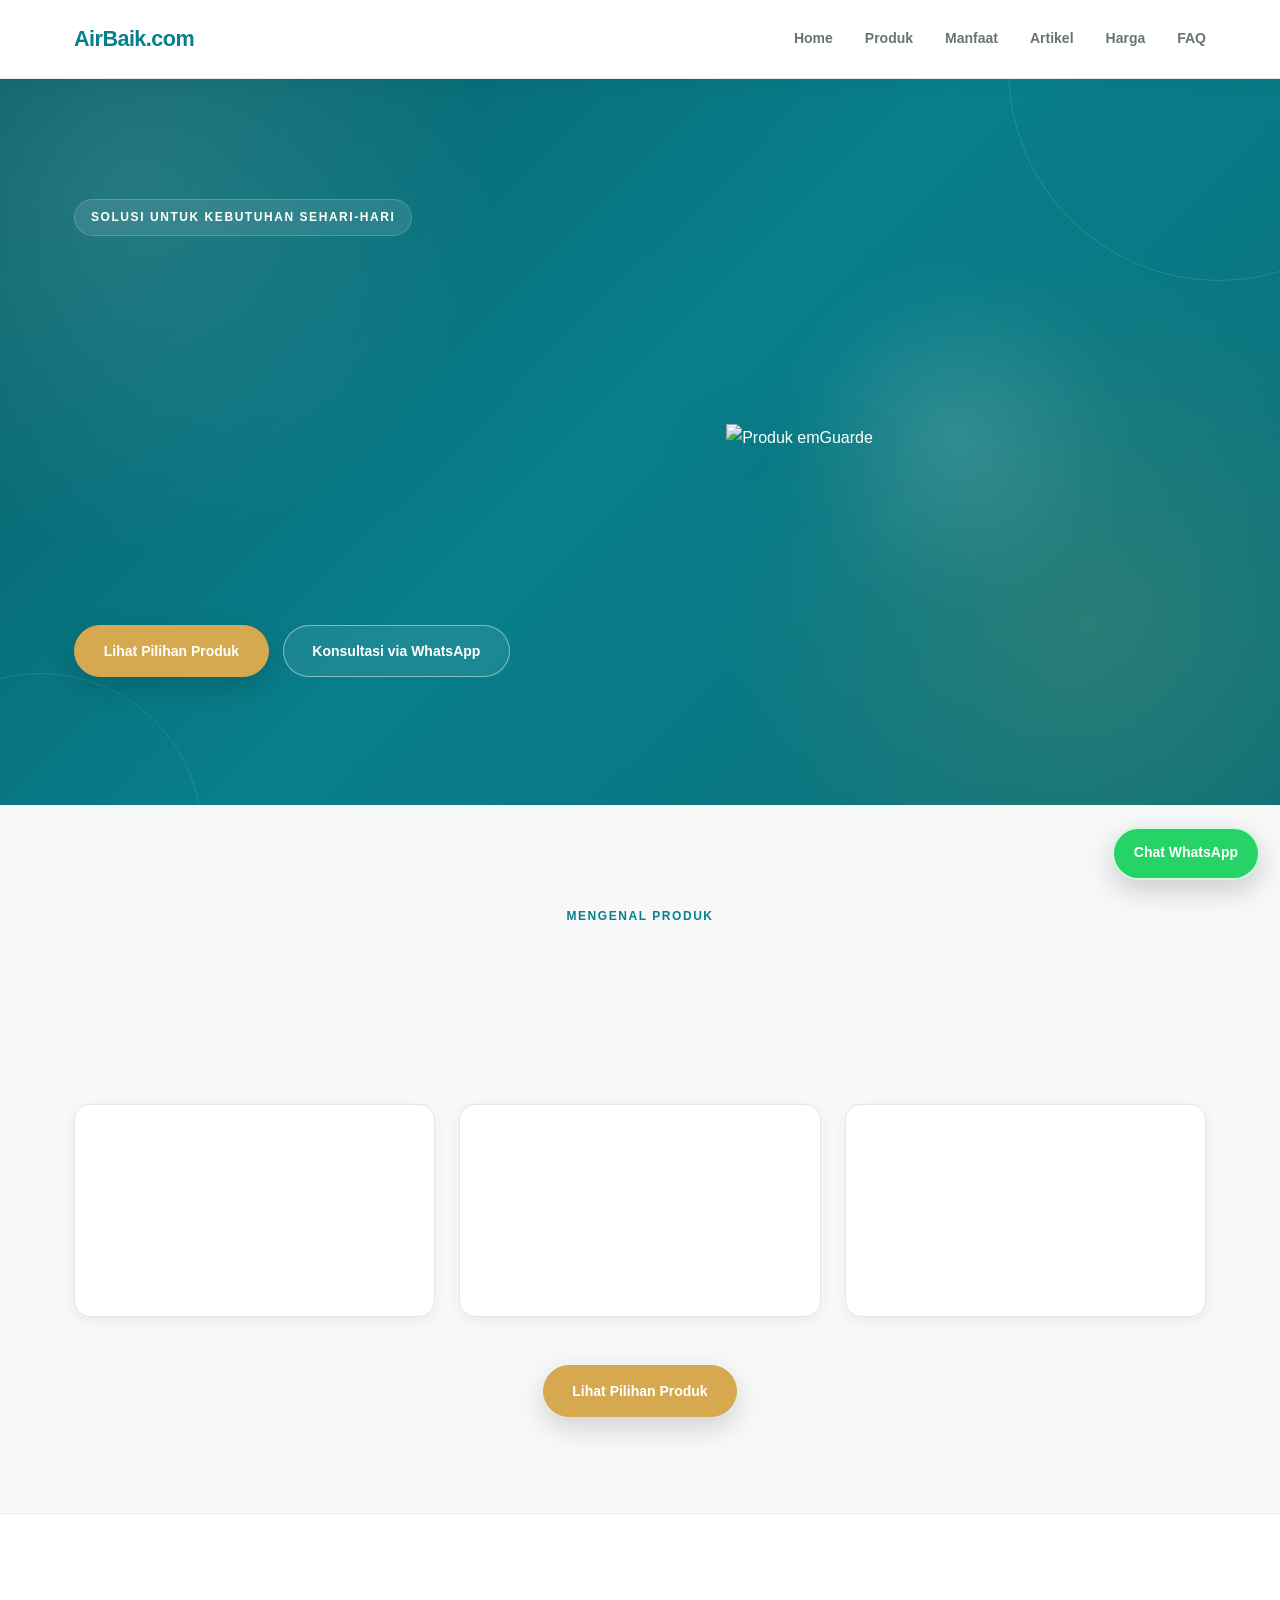
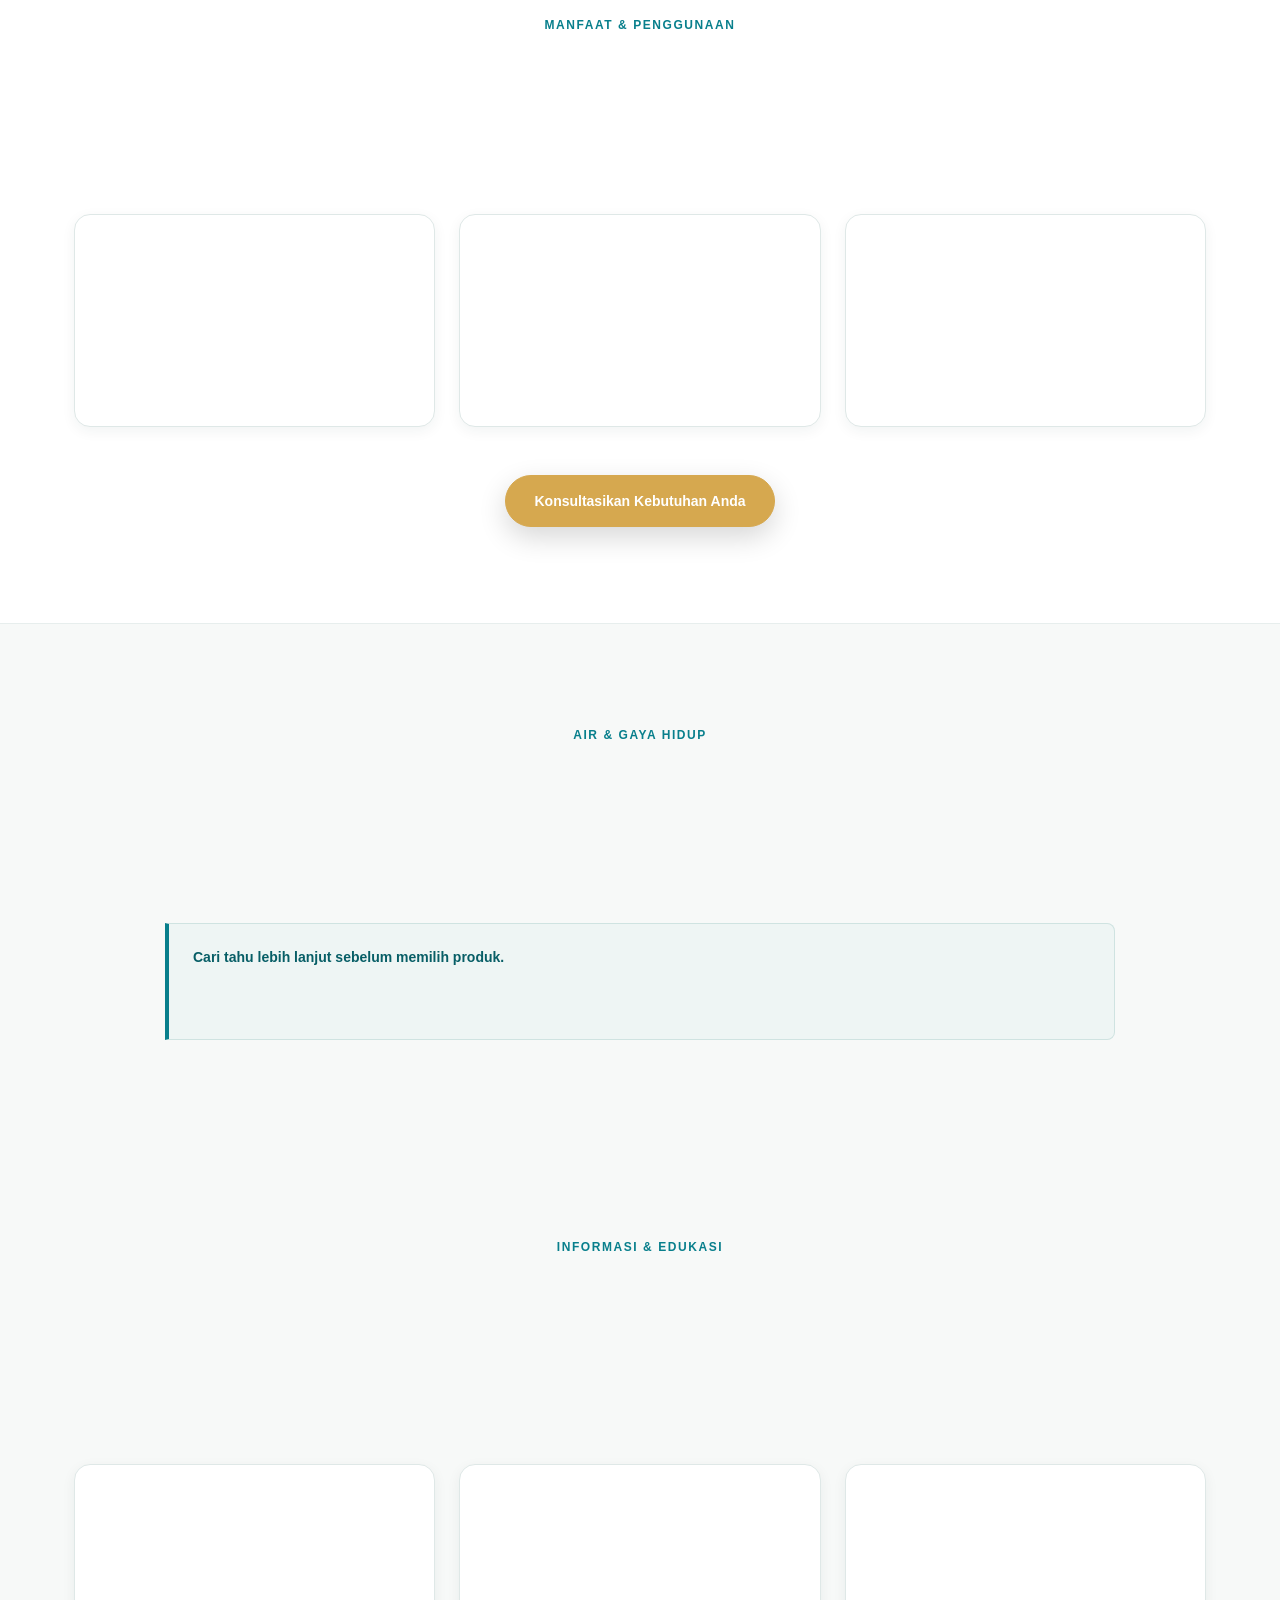
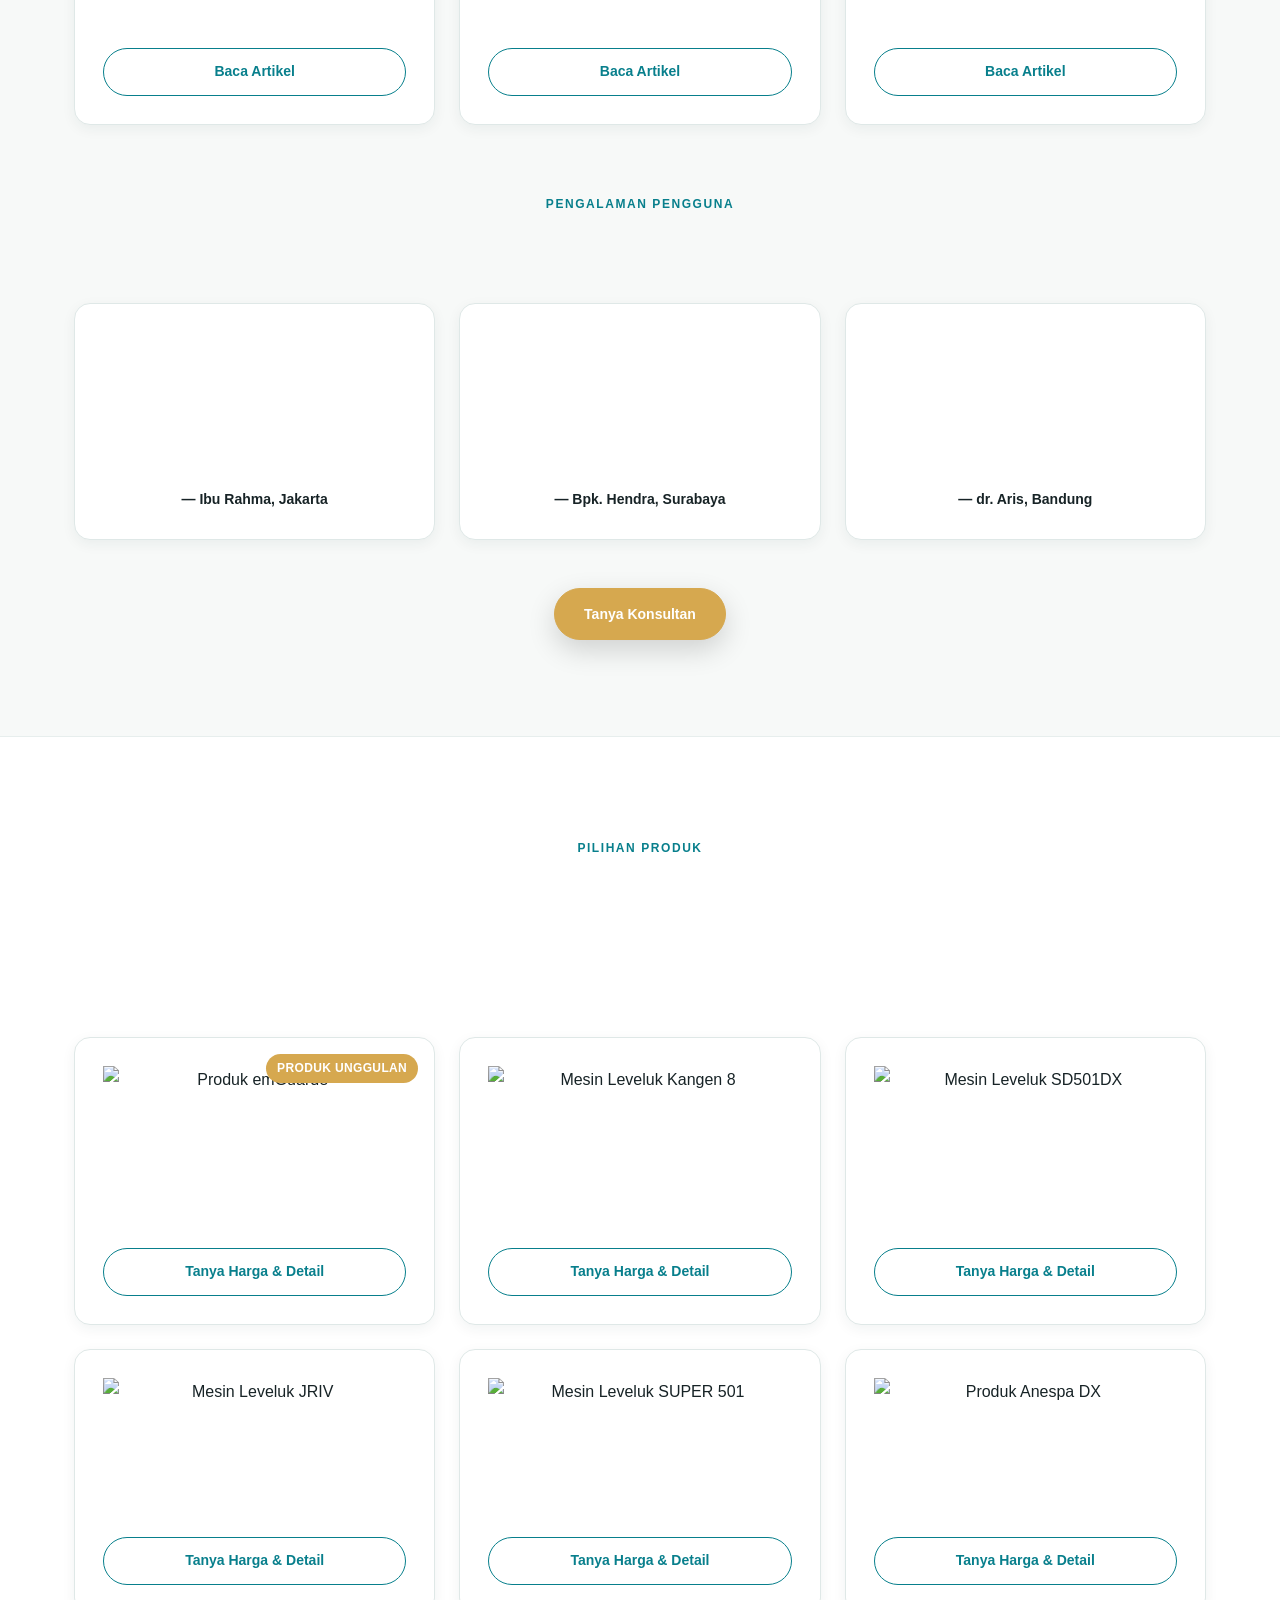
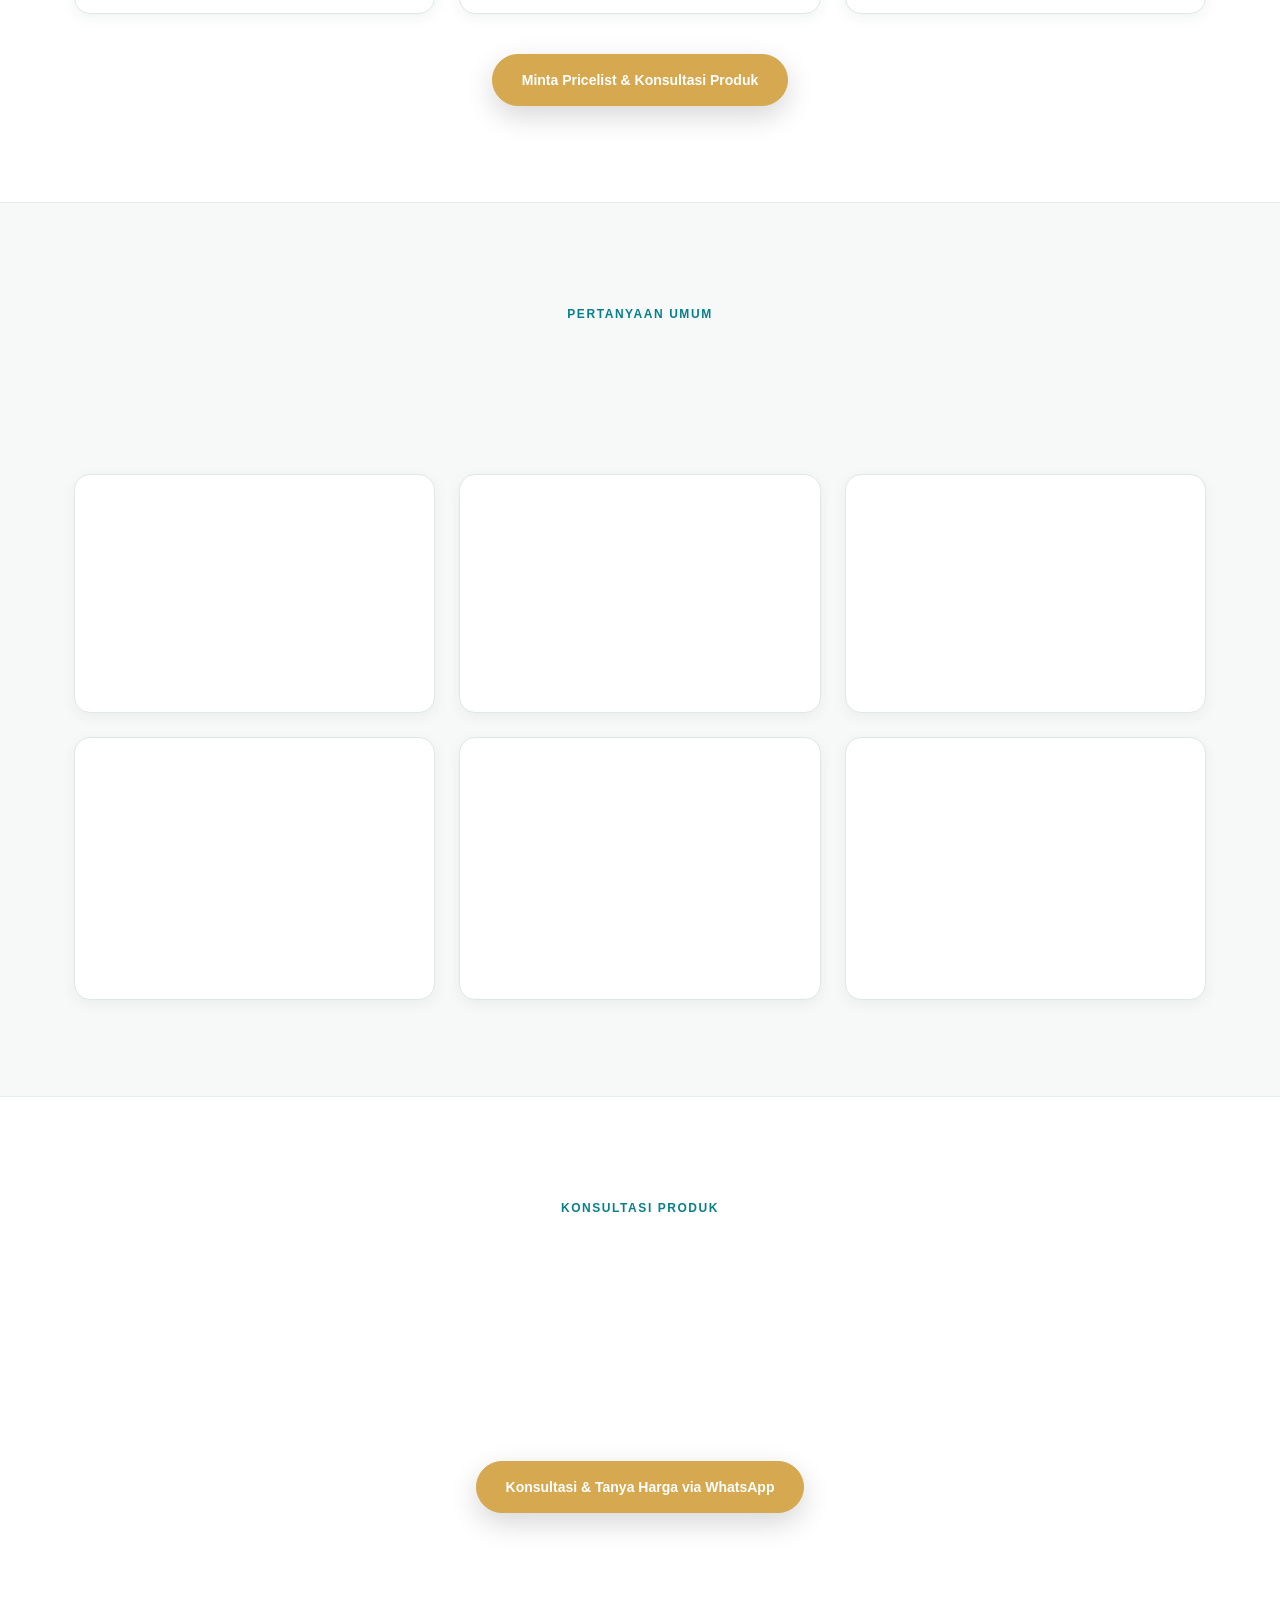
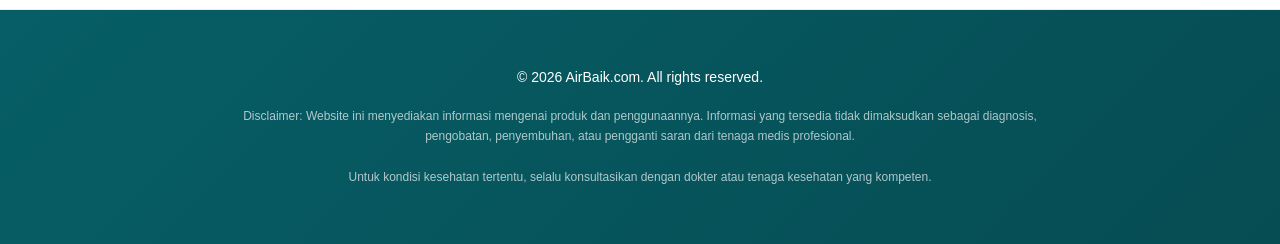
==== commit 47e51afd: "Add files via upload" ====
--- a/index.html
+++ b/index.html
@@ -2,27 +2,34 @@
 <html lang="id">
 
 <head>
+
     <meta charset="UTF-8">
-    <meta name="viewport" content="width=device-width, initial-scale=1.0">
+
+    <meta
+        name="viewport"
+        content="width=device-width, initial-scale=1.0"
+    >
 
     <title>
-        Info Enagic Indonesia - Solusi Air Berkualitas untuk Kesehatan Keluarga
+        AirBaik.com - Solusi Air Berkualitas untuk Kebutuhan Sehari-hari
     </title>
 
+
     <!-- SEO -->
+
     <meta
         name="description"
-        content="Temukan solusi air berkualitas untuk keluarga melalui teknologi pengolahan air, berbagai pilihan mesin, manfaat penggunaan, kebutuhan kesehatan dan kecantikan, serta konsultasi produk."
+        content="Temukan informasi seputar kualitas air, teknologi pengolahan air, pilihan produk, kesehatan, kecantikan, kebutuhan keluarga, serta konsultasi produk."
     >
 
     <meta
         name="keywords"
-        content="mesin Kangen Water, mesin pengolah air, alat pengolah air, air berkualitas, air minum keluarga, kualitas air dan kesehatan, air untuk kesehatan, air untuk kecantikan, perawatan kulit, Beauty Water, air dengan berbagai tingkat pH, teknologi pengolahan air, elektrolisis air, mesin air rumah tangga, Enagic Indonesia"
+        content="mesin Kangen Water, mesin pengolah air, alat pengolah air, air berkualitas, air minum keluarga, kualitas air dan kesehatan, air untuk kesehatan, air untuk kecantikan, perawatan kulit, Beauty Water, pH air, teknologi pengolahan air, elektrolisis air, mesin air rumah tangga, Enagic Indonesia, emGuarde"
     >
 
     <meta
         name="author"
-        content="Info Enagic Indonesia"
+        content="AirBaik.com"
     >
 
     <meta
@@ -35,15 +42,17 @@
         href="https://infoenagic.com/"
     >
 
+
     <!-- Open Graph -->
+
     <meta
         property="og:title"
-        content="Info Enagic Indonesia - Solusi Air Berkualitas untuk Kesehatan Keluarga"
+        content="AirBaik.com - Solusi Air Berkualitas untuk Kebutuhan Sehari-hari"
     >
 
     <meta
         property="og:description"
-        content="Informasi mengenai kualitas air, teknologi pengolahan air, pilihan mesin, penggunaan untuk keluarga, kesehatan, kecantikan, dan kebutuhan sehari-hari."
+        content="Informasi mengenai kualitas air, teknologi pengolahan air, pilihan produk, penggunaan untuk keluarga, kesehatan, kecantikan, dan kebutuhan sehari-hari."
     >
 
     <meta
@@ -61,27 +70,36 @@
         content="website"
     >
 
+
     <!-- Stylesheet -->
+
     <link
         rel="stylesheet"
         href="style.css"
     >
+
 </head>
 
+
 <body>
 
+
     <!-- Header -->
+
     <header class="site-header">
+
         <div class="container">
 
             <div class="nav-wrapper">
+
 
                 <a
                     href="#home"
                     class="site-logo"
                 >
-                    Info Enagic Indonesia
+                    AirBaik.com
                 </a>
+
 
                 <nav class="nav-menu">
 
@@ -92,6 +110,7 @@
                         Home
                     </a>
 
+
                     <a
                         href="#produk-overview"
                         class="nav-link"
@@ -99,6 +118,7 @@
                         Produk
                     </a>
 
+
                     <a
                         href="#manfaat"
                         class="nav-link"
@@ -106,6 +126,7 @@
                         Manfaat
                     </a>
 
+
                     <a
                         href="#artikel-testimoni"
                         class="nav-link"
@@ -113,6 +134,7 @@
                         Artikel
                     </a>
 
+
                     <a
                         href="#harga-paket"
                         class="nav-link"
@@ -120,6 +142,7 @@
                         Harga
                     </a>
 
+
                     <a
                         href="#faq"
                         class="nav-link"
@@ -129,77 +152,120 @@
 
                 </nav>
 
+
             </div>
 
         </div>
+
     </header>
 
+
     <main>
 
+
         <!-- Hero -->
+
         <section
             id="home"
             class="hero-section"
         >
+
             <div class="container">
 
+
                 <div class="hero-content">
 
-                    <span class="hero-eyebrow">
-                        Solusi Air untuk Keluarga
-                    </span>
-
-                    <h1 class="hero-title">
-                        Mulai dari Air yang Anda Gunakan Setiap Hari
-                    </h1>
-
-                    <p class="hero-description">
-                        Air merupakan bagian penting dari kehidupan sehari-hari.
-                        Kenali kualitas air, berbagai kegunaannya, dan pilihan
-                        mesin yang dapat membantu menyediakan air dengan
-                        karakteristik berbeda untuk kebutuhan keluarga.
-                    </p>
-
-                    <div class="hero-actions">
-
-                        <a
-                            href="#harga-paket"
-                            class="btn-primary-cta"
+
+                    <div class="hero-text">
+
+
+                        <span class="hero-eyebrow">
+                            Solusi untuk Kebutuhan Sehari-hari
+                        </span>
+
+
+                        <h1 class="hero-title">
+                            Mulai dari Air yang Anda
+                            Gunakan Setiap Hari
+                        </h1>
+
+
+                        <p class="hero-description">
+                            Air merupakan bagian penting dari kehidupan sehari-hari.
+                            Memahami kualitas dan karakteristik air yang digunakan
+                            dapat membantu Anda menentukan pilihan yang lebih sesuai
+                            untuk kebutuhan keluarga.
+                        </p>
+
+
+                        <div class="hero-actions">
+
+
+                            <a
+                                href="#harga-paket"
+                                class="btn-primary-cta"
+                            >
+                                Lihat Pilihan Produk
+                            </a>
+
+
+                            <a
+                                href="https://wa.me/6285797953495?text=Halo,%20saya%20ingin%20konsultasi%20tentang%20produk"
+                                class="btn-secondary-cta"
+                            >
+                                Konsultasi via WhatsApp
+                            </a>
+
+
+                        </div>
+
+
+                    </div>
+
+
+                    <div class="hero-product">
+
+
+                        <img
+                            src="assets/emguarde_nobg.png"
+                            alt="Produk emGuarde"
+                            class="hero-product-image"
                         >
-                            Lihat Pilihan Produk
-                        </a>
-
-                        <a
-                            href="https://wa.me/6281234567890?text=Halo,%20saya%20ingin%20konsultasi%20tentang%20produk%20pengolahan%20air"
-                            class="btn-secondary-cta"
-                        >
-                            Konsultasi via WhatsApp
-                        </a>
+
 
                     </div>
 
-                </div>
+
+                </div>
+
 
             </div>
+
         </section>
 
 
         <!-- Produk Overview -->
+
         <section
             id="produk-overview"
             class="section-padding"
         >
+
             <div class="container">
 
+
                 <div class="section-title-wrapper text-center">
+
 
                     <span class="section-eyebrow">
                         Mengenal Produk
                     </span>
 
+
                     <h2 class="section-title">
                         Apa yang Bisa Dilakukan Mesin Ini?
                     </h2>
+
 
                     <p class="section-description">
                         Mesin pengolah air membantu memproses air menjadi
@@ -208,15 +274,20 @@
                         tertentu sesuai petunjuk penggunaan.
                     </p>
 
-                </div>
+
+                </div>
+
 
                 <div class="grid-3-col">
 
-                    <article class="card-product">
+
+                    <article class="card-product">
+
 
                         <h3 class="card-title">
                             Mengolah Air
                         </h3>
+
 
                         <p class="card-description">
                             Air diproses di dalam mesin melalui proses
@@ -224,14 +295,17 @@
                             karakteristik dan tingkat pH yang berbeda.
                         </p>
 
-                    </article>
-
-
-                    <article class="card-product">
+
+                    </article>
+
+
+                    <article class="card-product">
+
 
                         <h3 class="card-title">
                             Berbagai Tingkat pH
                         </h3>
+
 
                         <p class="card-description">
                             Mesin dapat menghasilkan beberapa pilihan air
@@ -239,14 +313,17 @@
                             sesuai kebutuhan dan fungsi masing-masing.
                         </p>
 
-                    </article>
-
-
-                    <article class="card-product">
+
+                    </article>
+
+
+                    <article class="card-product">
+
 
                         <h3 class="card-title">
                             Untuk Berbagai Kebutuhan
                         </h3>
+
 
                         <p class="card-description">
                             Air yang dihasilkan dapat digunakan untuk
@@ -254,41 +331,54 @@
                             hingga kebutuhan perawatan sehari-hari.
                         </p>
 
-                    </article>
-
-                </div>
+
+                    </article>
+
+
+                </div>
+
 
                 <div class="text-center section-cta">
+
 
                     <a
                         href="#harga-paket"
                         class="btn-primary-cta"
                     >
-                        Lihat Pilihan Mesin
+                        Lihat Pilihan Produk
                     </a>
 
-                </div>
+
+                </div>
+
 
             </div>
+
         </section>
 
 
         <!-- Manfaat -->
+
         <section
             id="manfaat"
             class="section-padding section-white"
         >
+
             <div class="container">
 
+
                 <div class="section-title-wrapper text-center">
+
 
                     <span class="section-eyebrow">
                         Manfaat &amp; Penggunaan
                     </span>
 
+
                     <h2 class="section-title">
                         Kenapa Kualitas Air Perlu Diperhatikan?
                     </h2>
+
 
                     <p class="section-description">
                         Air digunakan setiap hari untuk berbagai kebutuhan.
@@ -296,15 +386,20 @@
                         penggunaan yang sesuai dengan kebutuhan keluarga.
                     </p>
 
-                </div>
+
+                </div>
+
 
                 <div class="grid-3-col">
 
-                    <article class="card-product">
+
+                    <article class="card-product">
+
 
                         <h3 class="card-title">
                             Untuk Minum
                         </h3>
+
 
                         <p class="card-description">
                             Air merupakan bagian penting dari kebutuhan
@@ -312,14 +407,17 @@
                             menjadi bagian dari kebiasaan hidup sehari-hari.
                         </p>
 
-                    </article>
-
-
-                    <article class="card-product">
+
+                    </article>
+
+
+                    <article class="card-product">
+
 
                         <h3 class="card-title">
                             Untuk Kebutuhan Rumah
                         </h3>
+
 
                         <p class="card-description">
                             Selain untuk minum, air digunakan untuk memasak,
@@ -327,14 +425,17 @@
                             rumah tangga lainnya.
                         </p>
 
-                    </article>
-
-
-                    <article class="card-product">
+
+                    </article>
+
+
+                    <article class="card-product">
+
 
                         <h3 class="card-title">
                             Untuk Perawatan Diri
                         </h3>
+
 
                         <p class="card-description">
                             Jenis air tertentu dapat digunakan untuk kebutuhan
@@ -342,83 +443,107 @@
                             merawat kulit sesuai karakteristik airnya.
                         </p>
 
-                    </article>
-
-                </div>
+
+                    </article>
+
+
+                </div>
+
 
                 <div class="text-center section-cta">
 
+
                     <a
-                        href="https://wa.me/6281234567890?text=Halo,%20saya%20ingin%20konsultasi%20tentang%20kebutuhan%20air%20untuk%20keluarga"
+                        href="https://wa.me/6285797953495?text=Halo,%20saya%20ingin%20konsultasi%20tentang%20kebutuhan%20produk%20untuk%20keluarga"
                         class="btn-primary-cta"
                     >
                         Konsultasikan Kebutuhan Anda
                     </a>
 
-                </div>
+
+                </div>
+
 
             </div>
+
         </section>
 
 
-        <!-- Trust / Health Direction -->
-        <section
-            class="section-padding"
-        >
+        <!-- Trust Section -->
+
+        <section class="section-padding">
+
             <div class="container">
 
+
                 <div class="section-title-wrapper text-center">
+
 
                     <span class="section-eyebrow">
                         Air &amp; Gaya Hidup
                     </span>
 
+
                     <h2 class="section-title">
                         Air, Kesehatan, dan Kehidupan Sehari-hari
                     </h2>
 
+
                     <p class="section-description">
                         Banyak hal yang kita lakukan setiap hari berkaitan
                         dengan air. Karena itu, memahami kualitas air dan
-                        cara penggunaannya menjadi bagian penting dalam
-                        membangun kebiasaan hidup yang lebih baik.
+                        cara penggunaannya dapat menjadi bagian dari
+                        kebiasaan hidup sehari-hari.
                     </p>
 
-                </div>
+
+                </div>
+
 
                 <div class="trust-badge-box">
+
 
                     <strong>
                         Cari tahu lebih lanjut sebelum memilih produk.
                     </strong>
 
+
                     <p>
-                        Kami menyediakan informasi mengenai air, tingkat pH,
-                        teknologi pengolahan air, penggunaan sehari-hari,
-                        serta berbagai pilihan produk agar Anda dapat
-                        menentukan pilihan berdasarkan kebutuhan.
+                        Kami menyediakan informasi mengenai kualitas air,
+                        tingkat pH, teknologi pengolahan air, penggunaan
+                        sehari-hari, serta berbagai pilihan produk agar Anda
+                        dapat menentukan pilihan berdasarkan kebutuhan.
                     </p>
 
-                </div>
+
+                </div>
+
 
             </div>
+
         </section>
-        <!-- Artikel & Testimoni -->
+                <!-- Artikel & Testimoni -->
+
         <section
             id="artikel-testimoni"
             class="section-padding"
         >
+
             <div class="container">
 
+
                 <div class="section-title-wrapper text-center">
+
 
                     <span class="section-eyebrow">
                         Informasi &amp; Edukasi
                     </span>
 
+
                     <h2 class="section-title">
                         Kenali Air dan Produk Lebih Dekat
                     </h2>
+
 
                     <p class="section-description">
                         Sebelum memilih produk, pahami dulu kebutuhan Anda.
@@ -427,21 +552,27 @@
                         sehari-hari dengan bahasa yang mudah dipahami.
                     </p>
 
-                </div>
+
+                </div>
+
 
                 <div class="grid-3-col">
 
-                    <article class="card-product">
+
+                    <article class="card-product">
+
 
                         <h3 class="card-title">
                             Kualitas Air dan Kesehatan
                         </h3>
 
+
                         <p class="card-description">
                             Apa yang perlu diperhatikan dari air yang kita
-                            konsumsi setiap hari? Pelajari hubungan air,
+                            gunakan setiap hari? Pelajari hubungan air,
                             kebutuhan tubuh, dan kebiasaan hidup sehari-hari.
                         </p>
+
 
                         <a
                             href="#artikel-kesehatan"
@@ -450,20 +581,24 @@
                             Baca Artikel
                         </a>
 
-                    </article>
-
-
-                    <article class="card-product">
+
+                    </article>
+
+
+                    <article class="card-product">
+
 
                         <h3 class="card-title">
                             Mengenal pH Air
                         </h3>
+
 
                         <p class="card-description">
                             Apa sebenarnya arti pH pada air? Kenali berbagai
                             tingkat pH dan mengapa jenis air yang berbeda
                             dapat memiliki kegunaan yang berbeda pula.
                         </p>
+
 
                         <a
                             href="#artikel-ph"
@@ -472,20 +607,24 @@
                             Baca Artikel
                         </a>
 
-                    </article>
-
-
-                    <article class="card-product">
+
+                    </article>
+
+
+                    <article class="card-product">
+
 
                         <h3 class="card-title">
                             Air dan Perawatan Kulit
                         </h3>
+
 
                         <p class="card-description">
                             Air tidak hanya digunakan untuk minum. Kenali
                             bagaimana jenis air tertentu dapat digunakan
                             dalam kebutuhan perawatan diri sehari-hari.
                         </p>
+
 
                         <a
                             href="#artikel-kecantikan"
@@ -494,34 +633,44 @@
                             Baca Artikel
                         </a>
 
-                    </article>
-
-                </div>
-
+
+                    </article>
+
+
+                </div>
+
+
+                <!-- Testimoni -->
 
                 <div
                     class="section-title-wrapper text-center"
                     style="margin-top: 4rem; margin-bottom: 2rem;"
                 >
 
+
                     <span class="section-eyebrow">
                         Pengalaman Pengguna
                     </span>
 
+
                     <h3 class="section-title">
-                        Pengalaman Mereka Setelah Menggunakan Produk
+                        Pengalaman Mereka Setelah Mengenal Produk
                     </h3>
 
+
                 </div>
 
 
                 <div class="grid-3-col">
 
-                    <article class="card-product">
+
+                    <article class="card-product">
+
 
                         <h3 class="card-title">
                             ★★★★★
                         </h3>
+
 
                         <p class="card-description">
                             "Penggunaan mesin terasa praktis untuk kebutuhan
@@ -529,715 +678,942 @@
                             cara penggunaannya juga mudah dipahami."
                         </p>
 
+
                         <strong class="testimonial-author">
                             — Ibu Rahma, Jakarta
                         </strong>
 
-                    </article>
-
-
-                    <article class="card-product">
+
+                    </article>
+
+
+                    <article class="card-product">
+
 
                         <h3 class="card-title">
                             ★★★★★
                         </h3>
 
+
                         <p class="card-description">
                             "Setelah konsultasi, saya jadi lebih mudah
-                            menentukan mesin yang sesuai dengan kebutuhan
+                            menentukan produk yang sesuai dengan kebutuhan
                             keluarga dan penggunaan di rumah."
                         </p>
+
 
                         <strong class="testimonial-author">
                             — Bpk. Hendra, Surabaya
                         </strong>
 
-                    </article>
-
-
-                    <article class="card-product">
+
+                    </article>
+
+
+                    <article class="card-product">
+
 
                         <h3 class="card-title">
                             ★★★★★
                         </h3>
 
+
                         <p class="card-description">
                             "Yang paling membantu adalah penjelasan mengenai
-                            berbagai jenis air dan cara penggunaannya.
-                            Jadi tidak sekadar membeli mesin."
-                        </p>
+                            berbagai pilihan produk dan penggunaannya.
+                            Jadi tidak sekadar memilih produk."
+                        </p>
+
 
                         <strong class="testimonial-author">
                             — dr. Aris, Bandung
                         </strong>
 
-                    </article>
+
+                    </article>
+
 
                 </div>
 
 
                 <div class="text-center section-cta">
 
+
                     <a
-                        href="https://wa.me/6281234567890?text=Halo,%20saya%20ingin%20mendapatkan%20informasi%20lebih%20lanjut%20tentang%20produk"
+                        href="https://wa.me/6285797953495?text=Halo,%20saya%20ingin%20mendapatkan%20informasi%20lebih%20lanjut%20tentang%20produk"
                         class="btn-primary-cta"
                     >
                         Tanya Konsultan
                     </a>
 
-                </div>
+
+                </div>
+
 
             </div>
+
         </section>
 
 
         <!-- Produk & Harga -->
+
         <section
             id="harga-paket"
             class="section-padding section-white"
         >
+
             <div class="container">
 
+
                 <div class="section-title-wrapper text-center">
+
 
                     <span class="section-eyebrow">
                         Pilihan Produk
                     </span>
 
+
                     <h2 class="section-title">
-                        Temukan Produk yang Sesuai dengan Kebutuhan Anda
+                        Temukan Produk Sesuai Kebutuhan Anda
                     </h2>
+
 
                     <p class="section-description">
                         Setiap produk memiliki fungsi dan karakteristik yang
-                        berbeda. Pilih berdasarkan kebutuhan rumah, keluarga,
-                        maupun lingkungan tempat Anda beraktivitas.
+                        berbeda. Pelajari pilihannya dan konsultasikan
+                        kebutuhan Anda sebelum menentukan produk yang sesuai.
                     </p>
 
-                </div>
-
-
-                <div class="grid-3-col">
-
-                    <!-- K8 -->
-                    <article class="card-product">
+
+                </div>
+
+
+                <div
+                    class="grid-3-col"
+                    style="margin-bottom: 2.5rem;"
+                >
+
+
+                    <!-- emGuarde -->
+
+                    <article class="card-product">
+
 
                         <span class="card-badge">
-                            Pilihan Keluarga
+                            Produk Unggulan
                         </span>
 
+
                         <a
-                            href="#img-k8"
-                            style="text-decoration: none;"
+                            href="#img-emguarde"
+                            class="product-image-link"
                         >
-                            <div
-                                class="card-image-placeholder"
-                                role="img"
-                                aria-label="Gambar Mesin Leveluk Kangen 8"
-                            >
-                                Leveluk Kangen 8
+
+                            <div class="card-image-wrapper">
+
+
+                                <img
+                                    src="assets/emguarde.png"
+                                    alt="Produk emGuarde"
+                                    class="card-product-image"
+                                >
+
+
                             </div>
+
                         </a>
 
-                        <h3 class="card-title">
-                            Leveluk K8
-                        </h3>
-
-                        <p class="card-description">
-                            Mesin pengolah air dengan 8 pelat titanium,
-                            layar sentuh, dan berbagai pilihan pengaturan.
-                            Cocok untuk kebutuhan keluarga sehari-hari.
-                        </p>
+
+                        <h3 class="card-title">
+                            emGuarde
+                        </h3>
+
+
+                        <p class="card-description">
+                            Perangkat yang dirancang untuk digunakan di dalam
+                            ruangan sebagai bagian dari upaya menciptakan
+                            lingkungan yang lebih nyaman dari paparan
+                            elektromagnetik sehari-hari.
+                        </p>
+
 
                         <a
-                            href="https://wa.me/6281234567890?text=Halo,%20saya%20ingin%20tanya%20harga%20dan%20informasi%20Leveluk%20K8"
+                            href="https://wa.me/6285797953495?text=Halo,%20saya%20ingin%20tanya%20harga%20dan%20informasi%20emGuarde"
                             class="btn-card-action"
                         >
                             Tanya Harga &amp; Detail
                         </a>
 
-                    </article>
-
-
-                    <!-- SD501DX -->
-                    <article class="card-product">
+
+                    </article>
+
+
+                    <!-- Leveluk K8 -->
+
+                    <article class="card-product">
+
 
                         <a
-                            href="#img-sd501dx"
-                            style="text-decoration: none;"
+                            href="#img-k8"
+                            class="product-image-link"
                         >
-                            <div
-                                class="card-image-placeholder"
-                                role="img"
-                                aria-label="Gambar Mesin Leveluk SD501DX"
-                            >
-                                Leveluk SD501DX
+
+                            <div class="card-image-wrapper">
+
+
+                                <img
+                                    src="assets/leveluk_k8.jpg"
+                                    alt="Mesin Leveluk Kangen 8"
+                                    class="card-product-image"
+                                >
+
+
                             </div>
+
                         </a>
 
-                        <h3 class="card-title">
-                            Leveluk SD501DX
-                        </h3>
-
-                        <p class="card-description">
-                            Mesin dengan 7 pelat titanium dan sistem
-                            konfirmasi suara. Pilihan untuk kebutuhan
-                            air sehari-hari di rumah.
-                        </p>
+
+                        <h3 class="card-title">
+                            Leveluk K8
+                        </h3>
+
+
+                        <p class="card-description">
+                            Mesin pengolah air dengan berbagai pilihan jenis
+                            air untuk membantu memenuhi kebutuhan penggunaan
+                            sehari-hari di rumah.
+                        </p>
+
 
                         <a
-                            href="https://wa.me/6281234567890?text=Halo,%20saya%20ingin%20tanya%20harga%20dan%20informasi%20SD501DX"
+                            href="https://wa.me/6285797953495?text=Halo,%20saya%20ingin%20tanya%20harga%20dan%20informasi%20Leveluk%20K8"
                             class="btn-card-action"
                         >
                             Tanya Harga &amp; Detail
                         </a>
 
-                    </article>
-
-
-                    <!-- JRIV -->
-                    <article class="card-product">
+
+                    </article>
+
+
+                    <!-- Leveluk SD501DX -->
+
+                    <article class="card-product">
+
 
                         <a
-                            href="#img-jriv"
-                            style="text-decoration: none;"
+                            href="#img-sd501dx"
+                            class="product-image-link"
                         >
-                            <div
-                                class="card-image-placeholder"
-                                role="img"
-                                aria-label="Gambar Mesin Leveluk JRIV"
-                            >
-                                Leveluk JRIV
+
+                            <div class="card-image-wrapper">
+
+
+                                <img
+                                    src="assets/leveluk_sd.png"
+                                    alt="Mesin Leveluk SD501DX"
+                                    class="card-product-image"
+                                >
+
+
                             </div>
+
                         </a>
 
-                        <h3 class="card-title">
-                            Leveluk JRIV
-                        </h3>
-
-                        <p class="card-description">
-                            Desain lebih ringkas dengan 4 pelat titanium.
-                            Cocok untuk rumah atau tempat dengan ruang
-                            pemasangan yang lebih terbatas.
-                        </p>
+
+                        <h3 class="card-title">
+                            Leveluk SD501DX
+                        </h3>
+
+
+                        <p class="card-description">
+                            Mesin pengolah air dengan pilihan jenis air untuk
+                            kebutuhan sehari-hari serta fitur yang dirancang
+                            agar mudah digunakan di rumah.
+                        </p>
+
 
                         <a
-                            href="https://wa.me/6281234567890?text=Halo,%20saya%20ingin%20tanya%20harga%20dan%20informasi%20JRIV"
+                            href="https://wa.me/6285797953495?text=Halo,%20saya%20ingin%20tanya%20harga%20dan%20informasi%20SD501DX"
                             class="btn-card-action"
                         >
                             Tanya Harga &amp; Detail
                         </a>
 
-                    </article>
-
-
-                    <!-- SUPER 501 -->
-                    <article class="card-product">
+
+                    </article>
+
+
+                    <!-- Leveluk JRIV -->
+
+                    <article class="card-product">
+
 
                         <a
-                            href="#img-super501"
-                            style="text-decoration: none;"
+                            href="#img-jriv"
+                            class="product-image-link"
                         >
-                            <div
-                                class="card-image-placeholder"
-                                role="img"
-                                aria-label="Gambar Mesin Leveluk SUPER 501"
-                            >
-                                Leveluk SUPER 501
+
+                            <div class="card-image-wrapper">
+
+
+                                <img
+                                    src="assets/leveluk_jriv.jpg"
+                                    alt="Mesin Leveluk JRIV"
+                                    class="card-product-image"
+                                >
+
+
                             </div>
+
                         </a>
 
-                        <h3 class="card-title">
-                            SUPER 501
-                        </h3>
-
-                        <p class="card-description">
-                            Mesin dengan kapasitas produksi air lebih tinggi.
-                            Dirancang untuk kebutuhan usaha, kantor, dan
-                            penggunaan dengan kebutuhan air yang lebih besar.
-                        </p>
+
+                        <h3 class="card-title">
+                            Leveluk JRIV
+                        </h3>
+
+
+                        <p class="card-description">
+                            Pilihan mesin dengan ukuran yang lebih ringkas
+                            untuk membantu memenuhi kebutuhan penggunaan air
+                            sehari-hari di rumah.
+                        </p>
+
 
                         <a
-                            href="https://wa.me/6281234567890?text=Halo,%20saya%20ingin%20tanya%20harga%20dan%20informasi%20SUPER%20501"
+                            href="https://wa.me/6285797953495?text=Halo,%20saya%20ingin%20tanya%20harga%20dan%20informasi%20JRIV"
                             class="btn-card-action"
                         >
                             Tanya Harga &amp; Detail
                         </a>
 
-                    </article>
-
-
-                    <!-- Anespa DX -->
-                    <article class="card-product">
+
+                    </article>
+                            <!-- SUPER 501 -->
+
+                    <article class="card-product">
+
 
                         <a
-                            href="#img-anespa"
-                            style="text-decoration: none;"
+                            href="#img-super501"
+                            class="product-image-link"
                         >
-                            <div
-                                class="card-image-placeholder"
-                                role="img"
-                                aria-label="Gambar Perangkat Anespa DX"
-                            >
-                                Anespa DX
+
+                            <div class="card-image-wrapper">
+
+
+                                <img
+                                    src="assets/leveluk_super.jpeg"
+                                    alt="Mesin Leveluk SUPER 501"
+                                    class="card-product-image"
+                                >
+
+
                             </div>
+
                         </a>
 
-                        <h3 class="card-title">
-                            Anespa DX
-                        </h3>
-
-                        <p class="card-description">
-                            Perangkat untuk kebutuhan mandi dengan sistem
-                            penyaringan air. Dapat menjadi pilihan untuk
-                            melengkapi kebutuhan air di rumah.
-                        </p>
+
+                        <h3 class="card-title">
+                            SUPER 501
+                        </h3>
+
+
+                        <p class="card-description">
+                            Mesin pengolah air dengan kapasitas yang lebih
+                            besar untuk kebutuhan penggunaan dengan volume
+                            air yang lebih tinggi.
+                        </p>
+
 
                         <a
-                            href="https://wa.me/6281234567890?text=Halo,%20saya%20ingin%20tanya%20harga%20dan%20informasi%20Anespa%20DX"
+                            href="https://wa.me/6285797953495?text=Halo,%20saya%20ingin%20tanya%20harga%20dan%20informasi%20SUPER%20501"
                             class="btn-card-action"
                         >
                             Tanya Harga &amp; Detail
                         </a>
 
-                    </article>
-
-
-                    <!-- emGuarde -->
-                    <article class="card-product">
-
-                        <span class="card-badge">
-                            Produk Unggulan
-                        </span>
+
+                    </article>
+
+
+                    <!-- Anespa DX -->
+
+                    <article class="card-product">
+
 
                         <a
-                            href="#img-emguarde"
-                            style="text-decoration: none;"
+                            href="#img-anespa"
+                            class="product-image-link"
                         >
-                            <div
-                                class="card-image-placeholder"
-                                role="img"
-                                aria-label="Gambar Perangkat emGuarde"
-                            >
-                                emGuarde
+
+                            <div class="card-image-wrapper">
+
+
+                                <img
+                                    src="assets/anespa_dx.jpg"
+                                    alt="Produk Anespa DX"
+                                    class="card-product-image"
+                                >
+
+
                             </div>
+
                         </a>
 
-                        <h3 class="card-title">
-                            emGuarde
-                        </h3>
-
-                        <p class="card-description">
-                            Perangkat yang dirancang untuk membantu mengelola
-                            paparan medan elektromagnetik di lingkungan
-                            sekitar. Cocok untuk dipelajari lebih lanjut
-                            bagi pengguna yang banyak beraktivitas di sekitar
-                            perangkat elektronik.
-                        </p>
+
+                        <h3 class="card-title">
+                            Anespa DX
+                        </h3>
+
+
+                        <p class="card-description">
+                            Perangkat pendukung kebutuhan air di rumah yang
+                            dirancang untuk melengkapi penggunaan air dalam
+                            aktivitas sehari-hari.
+                        </p>
+
 
                         <a
-                            href="https://wa.me/6281234567890?text=Halo,%20saya%20ingin%20tanya%20harga%20dan%20informasi%20emGuarde"
+                            href="https://wa.me/6285797953495?text=Halo,%20saya%20ingin%20tanya%20harga%20dan%20informasi%20Anespa%20DX"
                             class="btn-card-action"
                         >
                             Tanya Harga &amp; Detail
                         </a>
 
-                    </article>
-
-                </div>
-
-
-                <div class="text-center section-cta">
+
+                    </article>
+
+
+                </div>
+
+
+                <div class="text-center">
+
 
                     <a
-                        href="https://wa.me/6281234567890?text=Halo,%20saya%20ingin%20minta%20daftar%20harga%20dan%20informasi%20lengkap%20produk"
+                        href="https://wa.me/6285797953495?text=Halo,%20saya%20ingin%20minta%20daftar%20harga%20dan%20informasi%20lengkap%20produk"
                         class="btn-primary-cta"
                     >
-                        Minta Pricelist &amp; Konsultasi
+                        Minta Pricelist &amp; Konsultasi Produk
                     </a>
 
-                </div>
+
+                </div>
+
 
             </div>
+
         </section>
 
+
         <!-- FAQ -->
+
         <section
             id="faq"
             class="section-padding"
         >
+
             <div class="container">
 
+
                 <div class="section-title-wrapper text-center">
+
 
                     <span class="section-eyebrow">
                         Pertanyaan Umum
                     </span>
 
+
                     <h2 class="section-title">
-                        Masih Bingung? Kami Jawab di Sini
+                        Pertanyaan Seputar Produk
                     </h2>
 
+
                     <p class="section-description">
-                        Sebelum membeli, wajar jika Anda ingin mengetahui
-                        produk, cara penggunaan, perawatan, hingga proses
-                        pembeliannya. Berikut beberapa pertanyaan yang
-                        sering ditanyakan.
+                        Berikut beberapa pertanyaan yang sering ditanyakan
+                        sebelum memilih produk.
                     </p>
 
+
                 </div>
 
 
                 <div class="grid-3-col">
 
-                    <article class="card-product">
-
-                        <h3 class="card-title">
-                            Produk apa saja yang tersedia?
-                        </h3>
-
-                        <p class="card-description">
-                            Tersedia beberapa pilihan mesin pengolah air
-                            dan perangkat pendukung dengan fungsi serta
-                            karakteristik yang berbeda. Pilihan produk
-                            dapat disesuaikan dengan kebutuhan Anda.
-                        </p>
-
-                    </article>
-
-
-                    <article class="card-product">
+
+                    <article class="card-product">
+
+
+                        <h3 class="card-title">
+                            Produk apa yang tersedia?
+                        </h3>
+
+
+                        <p class="card-description">
+                            Tersedia berbagai pilihan mesin pengolah air
+                            dan perangkat pendukung untuk kebutuhan rumah
+                            tangga maupun penggunaan lainnya. Anda dapat
+                            berkonsultasi untuk mendapatkan informasi
+                            mengenai pilihan yang tersedia.
+                        </p>
+
+
+                    </article>
+
+
+                    <article class="card-product">
+
 
                         <h3 class="card-title">
                             Bagaimana cara memilih produk?
                         </h3>
 
-                        <p class="card-description">
-                            Tidak semua orang membutuhkan produk yang sama.
-                            Pilihan dapat disesuaikan dengan jumlah pengguna,
-                            kebutuhan di rumah, ruang pemasangan, dan
-                            penggunaan sehari-hari.
-                        </p>
-
-                    </article>
-
-
-                    <article class="card-product">
-
-                        <h3 class="card-title">
-                            Berapa harga produknya?
-                        </h3>
-
-                        <p class="card-description">
-                            Harga dapat berbeda berdasarkan jenis dan tipe
-                            produk. Hubungi konsultan untuk mendapatkan
-                            informasi harga terbaru dan pilihan yang sesuai
-                            dengan kebutuhan Anda.
-                        </p>
-
-                    </article>
-
-
-                    <article class="card-product">
-
-                        <h3 class="card-title">
-                            Apakah produk memiliki garansi?
-                        </h3>
-
-                        <p class="card-description">
-                            Ketentuan garansi dapat berbeda berdasarkan
-                            tipe produk. Informasi mengenai masa garansi,
-                            ketentuan, dan layanan purna jual akan dijelaskan
-                            sebelum pembelian.
-                        </p>
-
-                    </article>
-
-
-                    <article class="card-product">
-
-                        <h3 class="card-title">
-                            Apakah sulit digunakan?
-                        </h3>
-
-                        <p class="card-description">
-                            Setiap produk memiliki cara penggunaan yang
-                            berbeda. Konsultan dapat membantu menjelaskan
-                            cara penggunaan dan hal-hal yang perlu diperhatikan
-                            setelah produk diterima.
-                        </p>
-
-                    </article>
-
-
-                    <article class="card-product">
-
-                        <h3 class="card-title">
-                            Bagaimana dengan perawatannya?
-                        </h3>
-
-                        <p class="card-description">
-                            Perawatan dilakukan secara berkala sesuai
-                            petunjuk masing-masing produk. Anda akan
-                            mendapatkan informasi mengenai pembersihan,
-                            filter, dan perawatan yang diperlukan.
-                        </p>
-
-                    </article>
-
-                </div>
-
-
-                <div class="text-center section-cta">
-
-                    <a
-                        href="https://wa.me/6281234567890?text=Halo,%20saya%20masih%20memiliki%20beberapa%20pertanyaan%20tentang%20produk"
-                        class="btn-primary-cta"
-                    >
-                        Masih Punya Pertanyaan?
-                    </a>
-
-                </div>
+
+                        <p class="card-description">
+                            Pemilihan produk dapat disesuaikan dengan kebutuhan,
+                            jumlah pengguna, tempat penggunaan, serta jenis
+                            penggunaan yang Anda butuhkan sehari-hari.
+                        </p>
+
+
+                    </article>
+
+
+                    <article class="card-product">
+
+
+                        <h3 class="card-title">
+                            Bagaimana proses pembeliannya?
+                        </h3>
+
+
+                        <p class="card-description">
+                            Hubungi konsultan melalui WhatsApp untuk mendapatkan
+                            informasi mengenai produk, harga, pilihan unit,
+                            metode pembayaran, proses pemesanan, dan pengiriman.
+                        </p>
+
+
+                    </article>
+
+
+                    <article class="card-product">
+
+
+                        <h3 class="card-title">
+                            Apakah tersedia garansi?
+                        </h3>
+
+
+                        <p class="card-description">
+                            Ketentuan garansi dan layanan purna jual dapat
+                            berbeda berdasarkan jenis produk. Informasi
+                            mengenai ketentuan tersebut dapat dikonsultasikan
+                            sebelum melakukan pembelian.
+                        </p>
+
+
+                    </article>
+
+
+                    <article class="card-product">
+
+
+                        <h3 class="card-title">
+                            Apakah produk membutuhkan instalasi?
+                        </h3>
+
+
+                        <p class="card-description">
+                            Beberapa produk mungkin memerlukan pemasangan
+                            sesuai kondisi tempat penggunaan. Konsultan dapat
+                            membantu memberikan informasi mengenai kebutuhan
+                            instalasi produk yang dipilih.
+                        </p>
+
+
+                    </article>
+
+
+                    <article class="card-product">
+
+
+                        <h3 class="card-title">
+                            Bingung menentukan pilihan?
+                        </h3>
+
+
+                        <p class="card-description">
+                            Tidak perlu menentukan sendiri. Ceritakan kebutuhan
+                            Anda kepada konsultan agar mendapatkan informasi
+                            mengenai pilihan produk yang lebih sesuai.
+                        </p>
+
+
+                    </article>
+
+
+                </div>
+
 
             </div>
+
         </section>
 
 
         <!-- CTA Penutup -->
-        <section
-            class="section-padding section-white"
-        >
+
+        <section class="section-padding section-white">
+
             <div class="container text-center">
 
+
                 <div class="section-title-wrapper">
+
 
                     <span class="section-eyebrow">
                         Konsultasi Produk
                     </span>
 
+
                     <h2 class="section-title">
-                        Tidak Perlu Menebak Produk
-                        yang Tepat untuk Anda
+                        Temukan Produk Sesuai
+                        dengan Kebutuhan Anda
                     </h2>
 
-                    <p class="section-description">
-                        Ceritakan kebutuhan Anda kepada kami. Dapatkan
-                        informasi mengenai pilihan produk, fungsi, harga,
-                        cara penggunaan, dan proses pembelian sebelum
-                        menentukan pilihan.
-                    </p>
-
-                </div>
+
+                </div>
+
+
+                <p class="consultation-description">
+
+                    Dapatkan informasi mengenai produk, spesifikasi,
+                    pilihan penggunaan, harga, serta proses pembelian
+                    sebelum menentukan produk yang sesuai dengan kebutuhan Anda.
+
+                </p>
 
 
                 <a
-                    href="https://wa.me/6281234567890?text=Halo,%20saya%20ingin%20konsultasi%20dan%20mencari%20produk%20yang%20sesuai%20dengan%20kebutuhan%20saya"
+                    href="https://wa.me/6285797953495?text=Halo,%20saya%20ingin%20konsultasi%20dan%20mencari%20produk%20yang%20sesuai%20dengan%20kebutuhan%20saya"
                     class="btn-primary-cta"
                 >
-                    Konsultasi via WhatsApp
+                    Konsultasi &amp; Tanya Harga via WhatsApp
                 </a>
 
+
             </div>
+
         </section>
-
-    </main>
+          </main>
 
 
     <!-- Modal Produk -->
 
+
+    <!-- Modal emGuarde -->
+
     <div
-        id="img-k8"
+        id="img-emguarde"
         class="modal-popup"
     >
+
         <div class="modal-content">
 
+
             <a
-                href="#"
+                href="#harga-paket"
                 class="close-btn"
                 aria-label="Tutup"
             >
                 &times;
             </a>
 
-            <div class="modal-image-placeholder">
-                Detail Gambar Leveluk Kangen 8
+
+            <div class="modal-image-wrapper">
+
+
+                <img
+                    src="assets/emguarde.png"
+                    alt="Produk emGuarde"
+                    class="modal-product-image"
+                >
+
+
             </div>
 
+
             <h3 class="card-title">
-                Leveluk Kangen 8
+                emGuarde
             </h3>
 
+
         </div>
+
     </div>
 
 
+    <!-- Modal Leveluk K8 -->
+
     <div
-        id="img-sd501dx"
+        id="img-k8"
         class="modal-popup"
     >
+
         <div class="modal-content">
 
+
             <a
-                href="#"
+                href="#harga-paket"
                 class="close-btn"
                 aria-label="Tutup"
             >
                 &times;
             </a>
 
-            <div class="modal-image-placeholder">
-                Detail Gambar Leveluk SD501DX
+
+            <div class="modal-image-wrapper">
+
+
+                <img
+                    src="assets/leveluk_k8.jpg"
+                    alt="Mesin Leveluk Kangen 8"
+                    class="modal-product-image"
+                >
+
+
             </div>
 
+
             <h3 class="card-title">
-                Leveluk SD501DX
+                Leveluk K8
             </h3>
 
+
         </div>
+
     </div>
 
 
+    <!-- Modal Leveluk SD501DX -->
+
     <div
-        id="img-jriv"
+        id="img-sd501dx"
         class="modal-popup"
     >
+
         <div class="modal-content">
 
+
             <a
-                href="#"
+                href="#harga-paket"
                 class="close-btn"
                 aria-label="Tutup"
             >
                 &times;
             </a>
 
-            <div class="modal-image-placeholder">
-                Detail Gambar Leveluk JRIV
+
+            <div class="modal-image-wrapper">
+
+
+                <img
+                    src="assets/leveluk_sd.png"
+                    alt="Mesin Leveluk SD501DX"
+                    class="modal-product-image"
+                >
+
+
             </div>
 
+
             <h3 class="card-title">
-                Leveluk JRIV
+                Leveluk SD501DX
             </h3>
 
+
         </div>
+
     </div>
 
 
+    <!-- Modal Leveluk JRIV -->
+
     <div
-        id="img-super501"
+        id="img-jriv"
         class="modal-popup"
     >
+
         <div class="modal-content">
 
+
             <a
-                href="#"
+                href="#harga-paket"
                 class="close-btn"
                 aria-label="Tutup"
             >
                 &times;
             </a>
 
-            <div class="modal-image-placeholder">
-                Detail Gambar Leveluk SUPER 501
+
+            <div class="modal-image-wrapper">
+
+
+                <img
+                    src="assets/leveluk_jriv.jpg"
+                    alt="Mesin Leveluk JRIV"
+                    class="modal-product-image"
+                >
+
+
             </div>
 
+
             <h3 class="card-title">
-                Leveluk SUPER 501
+                Leveluk JRIV
             </h3>
 
+
         </div>
+
     </div>
 
 
+    <!-- Modal SUPER 501 -->
+
     <div
-        id="img-anespa"
+        id="img-super501"
         class="modal-popup"
     >
+
         <div class="modal-content">
 
+
             <a
-                href="#"
+                href="#harga-paket"
                 class="close-btn"
                 aria-label="Tutup"
             >
                 &times;
             </a>
 
-            <div class="modal-image-placeholder">
-                Detail Gambar Anespa DX
+
+            <div class="modal-image-wrapper">
+
+
+                <img
+                    src="assets/super_501.jpg"
+                    alt="Mesin Leveluk SUPER 501"
+                    class="modal-product-image"
+                >
+
+
             </div>
 
+
             <h3 class="card-title">
-                Anespa DX
+                SUPER 501
             </h3>
 
+
         </div>
+
     </div>
 
 
+    <!-- Modal Anespa DX -->
+
     <div
-        id="img-emguarde"
+        id="img-anespa"
         class="modal-popup"
     >
+
         <div class="modal-content">
 
+
             <a
-                href="#"
+                href="#harga-paket"
                 class="close-btn"
                 aria-label="Tutup"
             >
                 &times;
             </a>
 
-            <div class="modal-image-placeholder">
-                Detail Gambar emGuarde
+
+            <div class="modal-image-wrapper">
+
+
+                <img
+                    src="assets/anespa_dx.jpg"
+                    alt="Produk Anespa DX"
+                    class="modal-product-image"
+                >
+
+
             </div>
 
+
             <h3 class="card-title">
-                emGuarde
+                Anespa DX
             </h3>
 
+
         </div>
+
     </div>
 
 
     <!-- Footer -->
+
     <footer class="site-footer">
 
+
         <div class="container">
 
+
             <p>
-                &copy; 2026 Info Enagic Indonesia.
+                &copy; 2026 AirBaik.com.
                 All rights reserved.
             </p>
 
+
             <p class="footer-disclaimer">
-                Website ini dikelola secara independen oleh distributor
-                yang menjual produk Enagic di Indonesia.
-                Kangen Water&reg; dan nama produk terkait merupakan
-                merek dagang dari pemiliknya masing-masing.
-                Informasi pada website ini ditujukan untuk memberikan
-                informasi produk dan tidak menggantikan saran medis
-                profesional.
+
+                Disclaimer: Website ini menyediakan informasi mengenai
+                produk dan penggunaannya. Informasi yang tersedia tidak
+                dimaksudkan sebagai diagnosis, pengobatan, penyembuhan,
+                atau pengganti saran dari tenaga medis profesional.
+
+                <br><br>
+
+                Untuk kondisi kesehatan tertentu, selalu konsultasikan
+                dengan dokter atau tenaga kesehatan yang kompeten.
+
             </p>
 
+
         </div>
 
     </footer>
 
 
-    <!-- WhatsApp -->
+    <!-- WhatsApp Floating Button -->
+
     <a
-        href="https://wa.me/6281234567890?text=Halo,%20saya%20ingin%20tanya%20informasi%20produk"
+        href="https://wa.me/6285797953495?text=Halo,%20saya%20ingin%20tanya%20informasi%20produk"
         class="whatsapp-float"
-        aria-label="Hubungi via WhatsApp"
+        aria-label="Hubungi melalui WhatsApp"
     >
         Chat WhatsApp
     </a>
 
 
     <!-- JavaScript -->
+
     <script src="script.js"></script>
+
 
 </body>
 </html>
--- a/style.css
+++ b/style.css
@@ -2,17 +2,27 @@
     --primary: #087f8c;
     --primary-dark: #075e66;
     --primary-light: #20a4ad;
+
     --accent: #d6a84f;
+    --accent-dark: #c9973d;
     --accent-light: #f3dfad;
 
     --bg: #f7f9f8;
     --surface: #ffffff;
     --surface-soft: #eef5f4;
+
     --text: #172326;
     --text-muted: #667477;
+
     --border: #dfe8e7;
 
-    --font: 'Segoe UI', -apple-system, BlinkMacSystemFont, 'Helvetica Neue', Arial, sans-serif;
+    --font:
+        'Segoe UI',
+        -apple-system,
+        BlinkMacSystemFont,
+        'Helvetica Neue',
+        Arial,
+        sans-serif;
 
     --text-xs: 0.75rem;
     --text-sm: 0.875rem;
@@ -30,49 +40,82 @@
     --radius-lg: 24px;
     --radius-full: 999px;
 
-    --shadow-sm: 0 4px 14px rgba(20, 50, 52, 0.06);
-    --shadow-md: 0 12px 30px rgba(20, 50, 52, 0.10);
-    --shadow-lg: 0 20px 50px rgba(20, 50, 52, 0.14);
+    --shadow-sm:
+        0 4px 14px
+        rgba(20, 50, 52, 0.06);
+
+    --shadow-md:
+        0 12px 30px
+        rgba(20, 50, 52, 0.10);
+
+    --shadow-lg:
+        0 20px 50px
+        rgba(20, 50, 52, 0.14);
 
     --transition-fast: 0.2s ease;
     --transition: 0.35s ease;
 }
+
+
+/* Reset */
 
 * {
     margin: 0;
     padding: 0;
+
     box-sizing: border-box;
+
     font-family: var(--font);
 }
 
 html {
     scroll-behavior: smooth;
+
     font-size: 16px;
 }
 
 body {
     background: var(--bg);
+
     color: var(--text);
+
     line-height: 1.7;
+
     overflow-x: hidden;
+
     -webkit-font-smoothing: antialiased;
 }
 
 a {
     color: inherit;
+
     text-decoration: none;
 }
 
 img {
     display: block;
+
     max-width: 100%;
+
     height: auto;
 }
+
+button,
+input,
+textarea,
+select {
+    font: inherit;
+}
+
+
+/* Global Layout */
 
 .container {
     width: 100%;
     max-width: var(--container);
+
     margin: 0 auto;
+
     padding: 0 1.5rem;
 }
 
@@ -83,18 +126,38 @@
 .section-padding {
     padding: 6rem 0;
 }
+
+.section-white {
+    background: var(--surface);
+
+    border-top:
+        1px solid
+        rgba(223, 232, 231, 0.75);
+
+    border-bottom:
+        1px solid
+        rgba(223, 232, 231, 0.75);
+}
+
 
 /* Header */
 
 .site-header {
     position: sticky;
     top: 0;
+
     z-index: 1000;
 
-    background: rgba(255, 255, 255, 0.94);
-    border-bottom: 1px solid rgba(223, 232, 231, 0.8);
-
-    box-shadow: 0 3px 18px rgba(20, 50, 52, 0.05);
+    background:
+        rgba(255, 255, 255, 0.96);
+
+    border-bottom:
+        1px solid
+        rgba(223, 232, 231, 0.8);
+
+    box-shadow:
+        0 3px 18px
+        rgba(20, 50, 52, 0.05);
 
     backdrop-filter: blur(14px);
     -webkit-backdrop-filter: blur(14px);
@@ -102,33 +165,44 @@
 
 .nav-wrapper {
     display: flex;
-    flex-direction: column;
+
     align-items: center;
-    justify-content: center;
+    justify-content: space-between;
 
     min-height: var(--header-height);
-    padding: 0.85rem 0;
-
-    gap: 0.7rem;
+
+    padding: 0.75rem 0;
+
+    gap: 2rem;
 }
 
 .site-logo {
+    flex-shrink: 0;
+
     color: var(--primary);
 
     font-size: 1.15rem;
     font-weight: 800;
+
     letter-spacing: -0.025em;
+
     white-space: nowrap;
 }
 
 .nav-menu {
     display: flex;
+
     align-items: center;
-    justify-content: center;
-
-    width: 100%;
-    gap: 1.1rem;
+    justify-content: flex-end;
+
+    width: auto;
+    max-width: 100%;
+
+    gap: 1.5rem;
+
     overflow-x: auto;
+
+    flex-shrink: 1;
 
     scrollbar-width: none;
 }
@@ -140,22 +214,27 @@
 .nav-link {
     position: relative;
 
-    padding: 0.2rem 0;
+    flex: 0 0 auto;
+
+    padding: 0.25rem 0;
 
     color: var(--text-muted);
 
-    font-size: var(--text-xs);
+    font-size: var(--text-sm);
     font-weight: 700;
 
     white-space: nowrap;
 
-    transition: color var(--transition-fast);
+    transition:
+        color
+        var(--transition-fast);
 }
 
 .nav-link::after {
     content: "";
 
     position: absolute;
+
     left: 0;
     bottom: -0.25rem;
 
@@ -163,9 +242,13 @@
     height: 2px;
 
     background: var(--accent);
-    border-radius: var(--radius-full);
-
-    transition: width var(--transition);
+
+    border-radius:
+        var(--radius-full);
+
+    transition:
+        width
+        var(--transition);
 }
 
 .nav-link:hover {
@@ -176,25 +259,26 @@
     width: 100%;
 }
 
+
 /* Hero */
 
 .hero-section {
     position: relative;
+
     isolation: isolate;
 
     padding: 7rem 0 7.5rem;
 
     color: #ffffff;
-    text-align: center;
 
     background:
         radial-gradient(
-            circle at 15% 20%,
+            circle at 10% 15%,
             rgba(255, 255, 255, 0.12),
             transparent 28%
         ),
         radial-gradient(
-            circle at 85% 80%,
+            circle at 85% 75%,
             rgba(214, 168, 79, 0.16),
             transparent 30%
         ),
@@ -212,6 +296,7 @@
     content: "";
 
     position: absolute;
+
     z-index: -1;
 
     width: 420px;
@@ -220,7 +305,10 @@
     top: -220px;
     right: -150px;
 
-    border: 1px solid rgba(255, 255, 255, 0.12);
+    border:
+        1px solid
+        rgba(255, 255, 255, 0.12);
+
     border-radius: 50%;
 }
 
@@ -228,6 +316,7 @@
     content: "";
 
     position: absolute;
+
     z-index: -1;
 
     width: 320px;
@@ -236,89 +325,333 @@
     bottom: -190px;
     left: -120px;
 
-    border: 1px solid rgba(255, 255, 255, 0.1);
+    border:
+        1px solid
+        rgba(255, 255, 255, 0.10);
+
     border-radius: 50%;
+}
+
+
+/* Hero Layout */
+
+.hero-content {
+    display: grid;
+
+    grid-template-columns:
+        minmax(0, 1.05fr)
+        minmax(280px, 0.95fr);
+
+    align-items: center;
+
+    gap: 4rem;
+}
+
+.hero-text {
+    position: relative;
+
+    z-index: 2;
+
+    text-align: left;
 }
 
 .hero-eyebrow {
     display: inline-flex;
+
     align-items: center;
 
+    max-width: 100%;
+
     margin-bottom: 1.5rem;
-    padding: 0.45rem 1rem;
-
-    background: rgba(255, 255, 255, 0.1);
-    border: 1px solid rgba(255, 255, 255, 0.18);
-    border-radius: var(--radius-full);
+
+    padding:
+        0.45rem
+        1rem;
+
+    background:
+        rgba(255, 255, 255, 0.10);
+
+    border:
+        1px solid
+        rgba(255, 255, 255, 0.18);
+
+    border-radius:
+        var(--radius-full);
 
     color: #ffffff;
 
     font-size: var(--text-xs);
     font-weight: 800;
+
     letter-spacing: 0.13em;
+
     text-transform: uppercase;
 
     backdrop-filter: blur(8px);
+    -webkit-backdrop-filter: blur(8px);
 }
 
 .hero-title {
-    max-width: 900px;
-    margin: 0 auto 1.5rem;
+    max-width: 700px;
+
+    margin-bottom: 1.5rem;
 
     color: #ffffff;
 
     font-size: var(--text-2xl);
     font-weight: 800;
+
     line-height: 1.15;
+
     letter-spacing: -0.035em;
 }
 
 .hero-description {
-    max-width: 760px;
-    margin: 0 auto 2.25rem;
-
-    color: rgba(255, 255, 255, 0.86);
+    max-width: 680px;
+
+    margin-bottom: 0;
+
+    color:
+        rgba(255, 255, 255, 0.88);
 
     font-size: var(--text-base);
+
     line-height: 1.8;
 }
 
-.btn-primary-cta {
-    display: inline-flex;
+
+/* Hero Product */
+
+.hero-product {
+    position: relative;
+
+    display: flex;
+
     align-items: center;
     justify-content: center;
 
+    min-width: 0;
+
+    z-index: 2;
+}
+
+.hero-product::before {
+    content: "";
+
+    position: absolute;
+
+    width: 360px;
+    height: 360px;
+
+    border-radius: 50%;
+
+    background:
+        radial-gradient(
+            circle,
+            rgba(255, 255, 255, 0.12),
+            rgba(255, 255, 255, 0.02) 55%,
+            transparent 72%
+        );
+
+    pointer-events: none;
+}
+
+.hero-product-image {
+    position: relative;
+
+    z-index: 1;
+
+    width: 100%;
+    max-width: 420px;
+
+    object-fit: contain;
+
+    filter:
+        drop-shadow(
+            0 24px 35px
+            rgba(0, 0, 0, 0.25)
+        );
+
+    transition:
+        transform
+        var(--transition);
+}
+
+.hero-product-image:hover {
+    transform:
+        translateY(-6px);
+}
+
+
+/* Hero Actions */
+
+.hero-actions {
+    display: flex;
+
+    align-items: center;
+    justify-content: flex-start;
+
+    flex-wrap: wrap;
+
+    gap: 0.85rem;
+
+    width: 100%;
+
+    margin-top: 2rem;
+}
+
+.hero-actions .btn-primary-cta,
+.hero-actions .btn-secondary-cta {
+    display: inline-flex;
+
+    align-items: center;
+    justify-content: center;
+
     min-height: 52px;
-    padding: 0.9rem 1.8rem;
-
-    background: var(--accent);
-    border: 1px solid rgba(255, 255, 255, 0.15);
-    border-radius: var(--radius-full);
-
-    color: #ffffff;
+
+    padding:
+        0.9rem
+        1.8rem;
+
+    border-radius:
+        var(--radius-full);
 
     font-size: var(--text-sm);
     font-weight: 800;
 
-    box-shadow: 0 10px 28px rgba(0, 0, 0, 0.16);
+    line-height: 1.3;
+
+    text-align: center;
 
     transition:
         transform var(--transition-fast),
         background var(--transition-fast),
+        color var(--transition-fast),
         box-shadow var(--transition-fast);
 }
 
+.hero-actions .btn-primary-cta {
+    background: var(--accent);
+
+    border:
+        1px solid
+        var(--accent);
+
+    color: #ffffff;
+
+    box-shadow:
+        0 10px 28px
+        rgba(0, 0, 0, 0.16);
+}
+
+.hero-actions .btn-primary-cta:hover {
+    background: var(--accent-dark);
+
+    border-color:
+        var(--accent-dark);
+
+    color: #ffffff;
+
+    transform:
+        translateY(-2px);
+
+    box-shadow:
+        0 14px 32px
+        rgba(0, 0, 0, 0.20);
+}
+
+.hero-actions .btn-secondary-cta {
+    background:
+        rgba(255, 255, 255, 0.08);
+
+    border:
+        1px solid
+        rgba(255, 255, 255, 0.45);
+
+    color: #ffffff;
+}
+
+.hero-actions .btn-secondary-cta:hover {
+    background:
+        rgba(255, 255, 255, 0.16);
+
+    color: #ffffff;
+
+    transform:
+        translateY(-2px);
+}
+
+
+/* General CTA */
+
+.btn-primary-cta {
+    display: inline-flex;
+
+    align-items: center;
+    justify-content: center;
+
+    min-height: 52px;
+
+    max-width: 100%;
+
+    padding:
+        0.9rem
+        1.8rem;
+
+    background: var(--accent);
+
+    border:
+        1px solid
+        var(--accent);
+
+    border-radius:
+        var(--radius-full);
+
+    color: #ffffff;
+
+    font-size: var(--text-sm);
+    font-weight: 800;
+
+    line-height: 1.3;
+
+    text-align: center;
+
+    box-shadow:
+        0 10px 28px
+        rgba(0, 0, 0, 0.16);
+
+    transition:
+        transform var(--transition-fast),
+        background var(--transition-fast),
+        border-color var(--transition-fast),
+        box-shadow var(--transition-fast);
+}
+
 .btn-primary-cta:hover {
-    background: #c9973d;
-    transform: translateY(-3px);
-    box-shadow: 0 14px 32px rgba(0, 0, 0, 0.2);
-}
+    background: var(--accent-dark);
+
+    border-color:
+        var(--accent-dark);
+
+    color: #ffffff;
+
+    transform:
+        translateY(-2px);
+
+    box-shadow:
+        0 14px 32px
+        rgba(0, 0, 0, 0.20);
+}
+
 
 /* Section Heading */
 
 .section-title-wrapper {
     max-width: 800px;
-    margin: 0 auto 3rem;
+
+    margin:
+        0 auto
+        3rem;
 
     text-align: center;
 }
@@ -332,7 +665,9 @@
 
     font-size: var(--text-xs);
     font-weight: 800;
+
     letter-spacing: 0.13em;
+
     text-transform: uppercase;
 }
 
@@ -341,21 +676,45 @@
 
     font-size: var(--text-xl);
     font-weight: 800;
+
     line-height: 1.25;
+
     letter-spacing: -0.025em;
 }
+
+.section-description {
+    max-width: 760px;
+
+    margin:
+        1rem auto
+        0;
+
+    color: var(--text-muted);
+
+    font-size: var(--text-base);
+
+    line-height: 1.8;
+}
+
+.section-cta {
+    margin-top: 3rem;
+}
+
 
 /* Grid */
 
 .grid-3-col {
     display: grid;
-    grid-template-columns: repeat(
-        auto-fit,
-        minmax(280px, 1fr)
-    );
+
+    grid-template-columns:
+        repeat(
+            auto-fit,
+            minmax(280px, 1fr)
+        );
 
     gap: 1.5rem;
 }
+
 
 /* Cards */
 
@@ -363,7 +722,9 @@
     position: relative;
 
     display: flex;
+
     flex-direction: column;
+
     justify-content: space-between;
 
     min-height: 100%;
@@ -371,10 +732,16 @@
     padding: 1.75rem;
 
     background: var(--surface);
-    border: 1px solid var(--border);
-    border-radius: var(--radius-md);
-
-    box-shadow: var(--shadow-sm);
+
+    border:
+        1px solid
+        var(--border);
+
+    border-radius:
+        var(--radius-md);
+
+    box-shadow:
+        var(--shadow-sm);
 
     text-align: center;
 
@@ -385,38 +752,56 @@
 }
 
 .card-product:hover {
-    transform: translateY(-7px);
-
-    border-color: rgba(8, 127, 140, 0.28);
-
-    box-shadow: var(--shadow-md);
+    transform:
+        translateY(-7px);
+
+    border-color:
+        rgba(8, 127, 140, 0.28);
+
+    box-shadow:
+        var(--shadow-md);
 }
 
 .card-badge {
     position: absolute;
+
     top: 1rem;
     right: 1rem;
 
-    padding: 0.3rem 0.7rem;
-
-    background: var(--accent);
-    border-radius: var(--radius-full);
+    z-index: 2;
+
+    padding:
+        0.3rem
+        0.7rem;
+
+    background:
+        var(--accent);
+
+    border-radius:
+        var(--radius-full);
 
     color: #ffffff;
 
     font-size: var(--text-xs);
     font-weight: 800;
+
     letter-spacing: 0.03em;
+
     text-transform: uppercase;
 }
+
+
+/* Product Images */
 
 .card-image-placeholder {
     display: flex;
+
     align-items: center;
     justify-content: center;
 
     width: 100%;
     height: 220px;
+
     margin-bottom: 1.5rem;
 
     background:
@@ -426,13 +811,19 @@
             var(--surface-soft) 72%
         );
 
-    border: 1px solid var(--border);
-    border-radius: var(--radius-md);
+    border:
+        1px solid
+        var(--border);
+
+    border-radius:
+        var(--radius-md);
 
     color: var(--text-muted);
 
     font-size: var(--text-sm);
     font-weight: 700;
+
+    overflow: hidden;
 
     cursor: pointer;
 
@@ -441,10 +832,32 @@
         background var(--transition);
 }
 
+.card-image {
+    display: block;
+
+    width: 100%;
+    height: 100%;
+
+    object-fit: contain;
+
+    padding: 0.75rem;
+
+    transition:
+        transform
+        var(--transition);
+}
+
 .card-product:hover .card-image-placeholder {
     background: #e8f3f2;
-    transform: scale(1.015);
-}
+}
+
+.card-product:hover .card-image {
+    transform:
+        scale(1.04);
+}
+
+
+/* Card Content */
 
 .card-title {
     margin-bottom: 0.65rem;
@@ -453,6 +866,7 @@
 
     font-size: 1.2rem;
     font-weight: 800;
+
     line-height: 1.35;
 }
 
@@ -462,34 +876,68 @@
     color: var(--text-muted);
 
     font-size: var(--text-sm);
+
     line-height: 1.7;
+}
+
+.testimonial-author {
+    display: block;
+
+    margin-top: auto;
+
+    color: var(--text);
+
+    font-size: var(--text-sm);
 }
 
 .consultation-description {
     max-width: 700px;
-    margin: 0 auto 2rem;
+
+    margin:
+        0 auto
+        2rem;
+
     color: var(--text-muted);
-    font-size: var(--font-size-lg);
+
+    font-size: var(--text-lg);
+
     line-height: 1.7;
 }
+
+
+/* Card CTA */
 
 .btn-card-action {
     display: inline-flex;
+
     align-items: center;
     justify-content: center;
 
     width: 100%;
+
     min-height: 44px;
-    padding: 0.7rem 1rem;
+
+    margin-top: auto;
+
+    padding:
+        0.7rem
+        1rem;
 
     background: transparent;
-    border: 1.5px solid var(--primary);
-    border-radius: var(--radius-full);
+
+    border:
+        1.5px solid
+        var(--primary);
+
+    border-radius:
+        var(--radius-full);
 
     color: var(--primary);
 
     font-size: var(--text-sm);
     font-weight: 800;
+
+    text-align: center;
 
     transition:
         background var(--transition-fast),
@@ -498,48 +946,69 @@
 }
 
 .btn-card-action:hover {
-    background: var(--primary);
+    background:
+        var(--primary);
+
     color: #ffffff;
-    transform: translateY(-2px);
-}
-
-/* Alternate Sections */
-
-.section-white {
-    background: var(--surface);
-
-    border-top: 1px solid rgba(223, 232, 231, 0.75);
-    border-bottom: 1px solid rgba(223, 232, 231, 0.75);
-}
+
+    transform:
+        translateY(-2px);
+}
+
+
 /* Trust Box */
 
 .trust-badge-box {
     max-width: 950px;
-    margin: 3rem auto 0;
-    padding: 1.35rem 1.5rem;
-
-    background: var(--surface-soft);
-    border: 1px solid #cfe3e1;
-    border-left: 4px solid var(--primary);
-
-    border-radius: 0 var(--radius-sm) var(--radius-sm) 0;
-
-    color: var(--primary-dark);
-
-    font-size: var(--text-sm);
+
+    margin:
+        3rem auto
+        0;
+
+    padding:
+        1.35rem
+        1.5rem;
+
+    background:
+        var(--surface-soft);
+
+    border:
+        1px solid
+        #cfe3e1;
+
+    border-left:
+        4px solid
+        var(--primary);
+
+    border-radius:
+        0
+        var(--radius-sm)
+        var(--radius-sm)
+        0;
+
+    color:
+        var(--primary-dark);
+
+    font-size:
+        var(--text-sm);
+
     line-height: 1.7;
 
     text-align: left;
 }
+
 
 /* Modal */
 
 .modal-popup {
     position: fixed;
+
     inset: 0;
+
     z-index: 2000;
 
     display: none;
+
     align-items: center;
     justify-content: center;
 
@@ -548,45 +1017,61 @@
 
     padding: 1.5rem;
 
-    background: rgba(8, 25, 27, 0.78);
+    background:
+        rgba(8, 25, 27, 0.78);
 
     backdrop-filter: blur(8px);
     -webkit-backdrop-filter: blur(8px);
 
     opacity: 0;
 
-    transition: opacity var(--transition);
+    transition:
+        opacity
+        var(--transition);
 }
 
 .modal-popup:target {
     display: flex;
+
     opacity: 1;
 }
 
 .modal-content {
     position: relative;
 
-    width: 460px;
+    width: 520px;
     max-width: 100%;
+    max-height: 90vh;
 
     padding: 1.75rem;
 
-    background: var(--surface);
-    border: 1px solid var(--border);
-    border-radius: var(--radius-lg);
-
-    box-shadow: var(--shadow-lg);
+    background:
+        var(--surface);
+
+    border:
+        1px solid
+        var(--border);
+
+    border-radius:
+        var(--radius-lg);
+
+    box-shadow:
+        var(--shadow-lg);
 
     text-align: center;
+
+    overflow-y: auto;
 }
 
 .modal-image-placeholder {
     display: flex;
+
     align-items: center;
     justify-content: center;
 
     width: 100%;
-    height: 280px;
+    height: 320px;
+
     margin-bottom: 1.25rem;
 
     background:
@@ -596,35 +1081,64 @@
             var(--surface-soft) 75%
         );
 
-    border: 1px solid var(--border);
-    border-radius: var(--radius-md);
-
-    color: var(--text-muted);
-
-    font-size: var(--text-sm);
+    border:
+        1px solid
+        var(--border);
+
+    border-radius:
+        var(--radius-md);
+
+    color:
+        var(--text-muted);
+
+    overflow: hidden;
+
+    font-size:
+        var(--text-sm);
+
     font-weight: 700;
+}
+
+.modal-image {
+    width: 100%;
+    height: 100%;
+
+    object-fit: contain;
+
+    padding: 1rem;
 }
 
 .close-btn {
     position: absolute;
+
     top: 0.85rem;
     right: 1rem;
 
+    z-index: 3;
+
     display: flex;
+
     align-items: center;
     justify-content: center;
 
     width: 34px;
     height: 34px;
 
-    background: var(--surface);
-    border: 1px solid var(--border);
+    background:
+        var(--surface);
+
+    border:
+        1px solid
+        var(--border);
+
     border-radius: 50%;
 
-    color: var(--text-muted);
+    color:
+        var(--text-muted);
 
     font-size: 1.5rem;
     font-weight: 700;
+
     line-height: 1;
 
     transition:
@@ -633,10 +1147,12 @@
 }
 
 .close-btn:hover {
-    background: var(--surface-soft);
-    color: var(--primary);
-}
-
+    background:
+        var(--surface-soft);
+
+    color:
+        var(--primary);
+}
 /* Footer */
 
 .site-footer {
@@ -652,44 +1168,68 @@
     color: #ffffff;
 
     font-size: var(--text-sm);
+
     text-align: center;
 }
 
 .footer-disclaimer {
     max-width: 820px;
-    margin: 1rem auto 0;
-
-    color: rgba(255, 255, 255, 0.68);
-
-    font-size: var(--text-xs);
+
+    margin:
+        1rem auto
+        0;
+
+    color:
+        rgba(255, 255, 255, 0.68);
+
+    font-size:
+        var(--text-xs);
+
     line-height: 1.7;
 }
 
-/* WhatsApp */
+
+/* Floating WhatsApp */
 
 .whatsapp-float {
     position: fixed;
+
     right: 20px;
     bottom: 20px;
+
     z-index: 1500;
 
     display: inline-flex;
+
     align-items: center;
     justify-content: center;
 
     min-height: 48px;
-    padding: 0.8rem 1.25rem;
-
-    background: #25d366;
-    border: 2px solid rgba(255, 255, 255, 0.8);
-    border-radius: var(--radius-full);
+
+    padding:
+        0.8rem
+        1.25rem;
+
+    background:
+        #25d366;
+
+    border:
+        2px solid
+        rgba(255, 255, 255, 0.8);
+
+    border-radius:
+        var(--radius-full);
 
     color: #ffffff;
 
-    font-size: var(--text-sm);
+    font-size:
+        var(--text-sm);
+
     font-weight: 800;
 
-    box-shadow: 0 10px 28px rgba(0, 0, 0, 0.18);
+    box-shadow:
+        0 10px 28px
+        rgba(0, 0, 0, 0.18);
 
     transition:
         transform var(--transition-fast),
@@ -698,64 +1238,100 @@
 }
 
 .whatsapp-float:hover {
-    background: #1ebd5a;
-    transform: translateY(-3px) scale(1.03);
-    box-shadow: 0 14px 34px rgba(0, 0, 0, 0.22);
-}
+    background:
+        #1ebd5a;
+
+    transform:
+        translateY(-3px)
+        scale(1.03);
+
+    box-shadow:
+        0 14px 34px
+        rgba(0, 0, 0, 0.22);
+}
+
 
 /* Scroll Animation */
 
 @keyframes slideInLeft {
+
     from {
         opacity: 0;
-        transform: translateX(-50px);
+
+        transform:
+            translateX(-50px);
     }
 
     to {
         opacity: 1;
-        transform: translateX(0);
-    }
+
+        transform:
+            translateX(0);
+    }
+
 }
 
 @keyframes slideInRight {
+
     from {
         opacity: 0;
-        transform: translateX(50px);
+
+        transform:
+            translateX(50px);
     }
 
     to {
         opacity: 1;
-        transform: translateX(0);
-    }
+
+        transform:
+            translateX(0);
+    }
+
 }
 
 .slide-left,
 .slide-right {
     opacity: 0;
-    will-change: transform, opacity;
+
+    will-change:
+        transform,
+        opacity;
+
     backface-visibility: hidden;
 }
 
 .slide-left.is-visible {
     animation:
-        slideInLeft 0.8s
-        cubic-bezier(0.25, 1, 0.5, 1)
+        slideInLeft
+        0.8s
+        cubic-bezier(
+            0.25,
+            1,
+            0.5,
+            1
+        )
         forwards;
 }
 
 .slide-right.is-visible {
     animation:
-        slideInRight 0.8s
-        cubic-bezier(0.25, 1, 0.5, 1)
+        slideInRight
+        0.8s
+        cubic-bezier(
+            0.25,
+            1,
+            0.5,
+            1
+        )
         forwards;
 }
 
-/* Responsive */
+
+/* Tablet and Desktop */
 
 @media (min-width: 768px) {
+
     .nav-wrapper {
-        flex-direction: row;
-        justify-content: space-between;
         padding: 0;
     }
 
@@ -764,47 +1340,294 @@
     }
 
     .nav-menu {
-        width: auto;
         gap: 2rem;
+
         overflow: visible;
     }
 
     .nav-link {
-        font-size: var(--text-sm);
+        font-size:
+            var(--text-sm);
     }
 
     .hero-section {
-        padding: 8.5rem 0 9rem;
+        padding:
+            7.5rem
+            0
+            8rem;
     }
 
     .hero-title {
-        font-size: var(--text-3xl);
+        font-size:
+            var(--text-3xl);
     }
 
     .hero-description {
-        font-size: var(--text-lg);
+        font-size:
+            var(--text-lg);
     }
 
     .section-title {
-        font-size: var(--text-2xl);
-    }
-}
+        font-size:
+            var(--text-2xl);
+    }
+
+}
+
+
+/* Large Desktop */
+
+@media (min-width: 1100px) {
+
+    .hero-content {
+        gap: 5rem;
+    }
+
+    .hero-product-image {
+        max-width: 460px;
+    }
+
+}
+
+
+/* Tablet */
+
+@media (
+    min-width: 768px
+) and (
+    max-width: 1024px
+) {
+
+    .hero-content {
+        grid-template-columns:
+            minmax(0, 1fr)
+            minmax(260px, 0.8fr);
+
+        gap: 2.5rem;
+    }
+
+    .hero-product-image {
+        max-width: 360px;
+    }
+
+}
+
+
+/* Mobile */
 
 @media (max-width: 767px) {
+
+    .container {
+        padding-left: 1rem;
+        padding-right: 1rem;
+    }
+
     .section-padding {
-        padding: 4.5rem 0;
-    }
+        padding:
+            4.5rem
+            0;
+    }
+
+
+    /* Mobile Header */
+
+    .site-header {
+        position: sticky;
+    }
+
+    .nav-wrapper {
+        display: flex;
+
+        flex-direction: column;
+
+        align-items: stretch;
+        justify-content: center;
+
+        min-height: auto;
+
+        padding:
+            0.8rem
+            0
+            0.65rem;
+
+        gap: 0.65rem;
+    }
+
+    .site-logo {
+        display: block;
+
+        width: 100%;
+
+        margin: 0;
+
+        font-size: 1rem;
+
+        line-height: 1.3;
+
+        text-align: center;
+    }
+
+    .nav-menu {
+        display: flex;
+
+        align-items: center;
+        justify-content: flex-start;
+
+        width: 100%;
+        max-width: 100%;
+
+        gap: 1.25rem;
+
+        padding:
+            0.15rem
+            0.1rem
+            0.35rem;
+
+        overflow-x: auto;
+        overflow-y: hidden;
+
+        flex-shrink: 0;
+
+        -webkit-overflow-scrolling: touch;
+
+        overscroll-behavior-x: contain;
+
+        scrollbar-width: none;
+    }
+
+    .nav-menu::-webkit-scrollbar {
+        display: none;
+    }
+
+    .nav-link {
+        flex: 0 0 auto;
+
+        font-size:
+            var(--text-xs);
+    }
+
+
+    /* Mobile Hero */
 
     .hero-section {
-        padding: 5.5rem 0 6rem;
+        padding:
+            4.5rem
+            0
+            4rem;
+    }
+
+    .hero-content {
+        grid-template-columns: 1fr;
+
+        gap: 2.5rem;
+
+        text-align: center;
+    }
+
+    .hero-text {
+        text-align: center;
+
+        order: 1;
+    }
+
+    .hero-product {
+        order: 2;
+    }
+
+    .hero-eyebrow {
+        max-width: 100%;
+
+        margin-bottom: 1.25rem;
+
+        padding:
+            0.4rem
+            0.8rem;
+
+        font-size: 0.68rem;
+
+        letter-spacing: 0.09em;
+
+        white-space: normal;
     }
 
     .hero-title {
+        max-width: 100%;
+
+        margin:
+            0 auto
+            1.25rem;
+
         font-size: 2rem;
+
+        line-height: 1.2;
+
+        letter-spacing: -0.025em;
     }
 
     .hero-description {
-        font-size: var(--text-base);
+        max-width: 620px;
+
+        margin:
+            0 auto;
+
+        font-size:
+            var(--text-base);
+
+        line-height: 1.75;
+    }
+
+    .hero-actions {
+        flex-direction: column;
+
+        width: 100%;
+        max-width: 360px;
+
+        margin:
+            2rem auto
+            0;
+
+        gap: 0.75rem;
+    }
+
+    .hero-actions .btn-primary-cta,
+    .hero-actions .btn-secondary-cta {
+        width: 100%;
+        max-width: 100%;
+
+        min-height: 50px;
+
+        padding:
+            0.85rem
+            1.25rem;
+    }
+
+    .hero-product::before {
+        width: 300px;
+        height: 300px;
+    }
+
+    .hero-product-image {
+        width: 100%;
+        max-width: 330px;
+
+        margin: 0 auto;
+    }
+
+
+    /* Mobile Content */
+
+    .section-title-wrapper {
+        margin-bottom: 2.5rem;
+    }
+
+    .section-title {
+        font-size:
+            var(--text-xl);
+    }
+
+    .section-description {
+        font-size:
+            var(--text-sm);
     }
 
     .grid-3-col {
@@ -814,21 +1637,102 @@
     .card-product {
         padding: 1.5rem;
     }
+
+    .card-image-placeholder {
+        height: 220px;
+    }
+
+    .section-cta {
+        margin-top: 2.5rem;
+    }
+
+
+    /* Mobile Modal */
+
+    .modal-popup {
+        padding: 1rem;
+    }
+
+    .modal-content {
+        padding: 1.5rem;
+    }
+
+    .modal-image-placeholder {
+        height: 260px;
+    }
+
+
+    /* Mobile Floating WhatsApp */
 
     .whatsapp-float {
         right: 14px;
         bottom: 14px;
 
         min-height: 46px;
-        padding: 0.75rem 1rem;
-
-        font-size: var(--text-xs);
-    }
-}
+
+        padding:
+            0.75rem
+            1rem;
+
+        font-size:
+            var(--text-xs);
+    }
+
+}
+
+
+/* Small Mobile */
+
+@media (max-width: 420px) {
+
+    .hero-section {
+        padding-top: 4rem;
+    }
+
+    .hero-title {
+        font-size: 1.75rem;
+    }
+
+    .hero-description {
+        font-size:
+            var(--text-sm);
+    }
+
+    .hero-actions {
+        max-width: 100%;
+    }
+
+    .hero-product-image {
+        max-width: 280px;
+    }
+
+    .hero-product::before {
+        width: 250px;
+        height: 250px;
+    }
+
+    .card-image-placeholder {
+        height: 200px;
+    }
+
+    .whatsapp-float {
+        right: 12px;
+        bottom: 12px;
+
+        min-height: 44px;
+
+        padding:
+            0.65rem
+            0.9rem;
+    }
+
+}
+
 
 /* Reduced Motion */
 
 @media (prefers-reduced-motion: reduce) {
+
     html {
         scroll-behavior: auto;
     }
@@ -836,16 +1740,25 @@
     *,
     *::before,
     *::after {
-        animation-duration: 0.01ms !important;
-        animation-iteration-count: 1 !important;
-        transition-duration: 0.01ms !important;
+        animation-duration:
+            0.01ms !important;
+
+        animation-iteration-count:
+            1 !important;
+
+        transition-duration:
+            0.01ms !important;
     }
 
     .slide-left,
     .slide-right {
         opacity: 1 !important;
+
         transform: none !important;
+
         animation: none !important;
+
         will-change: auto !important;
     }
+
 }
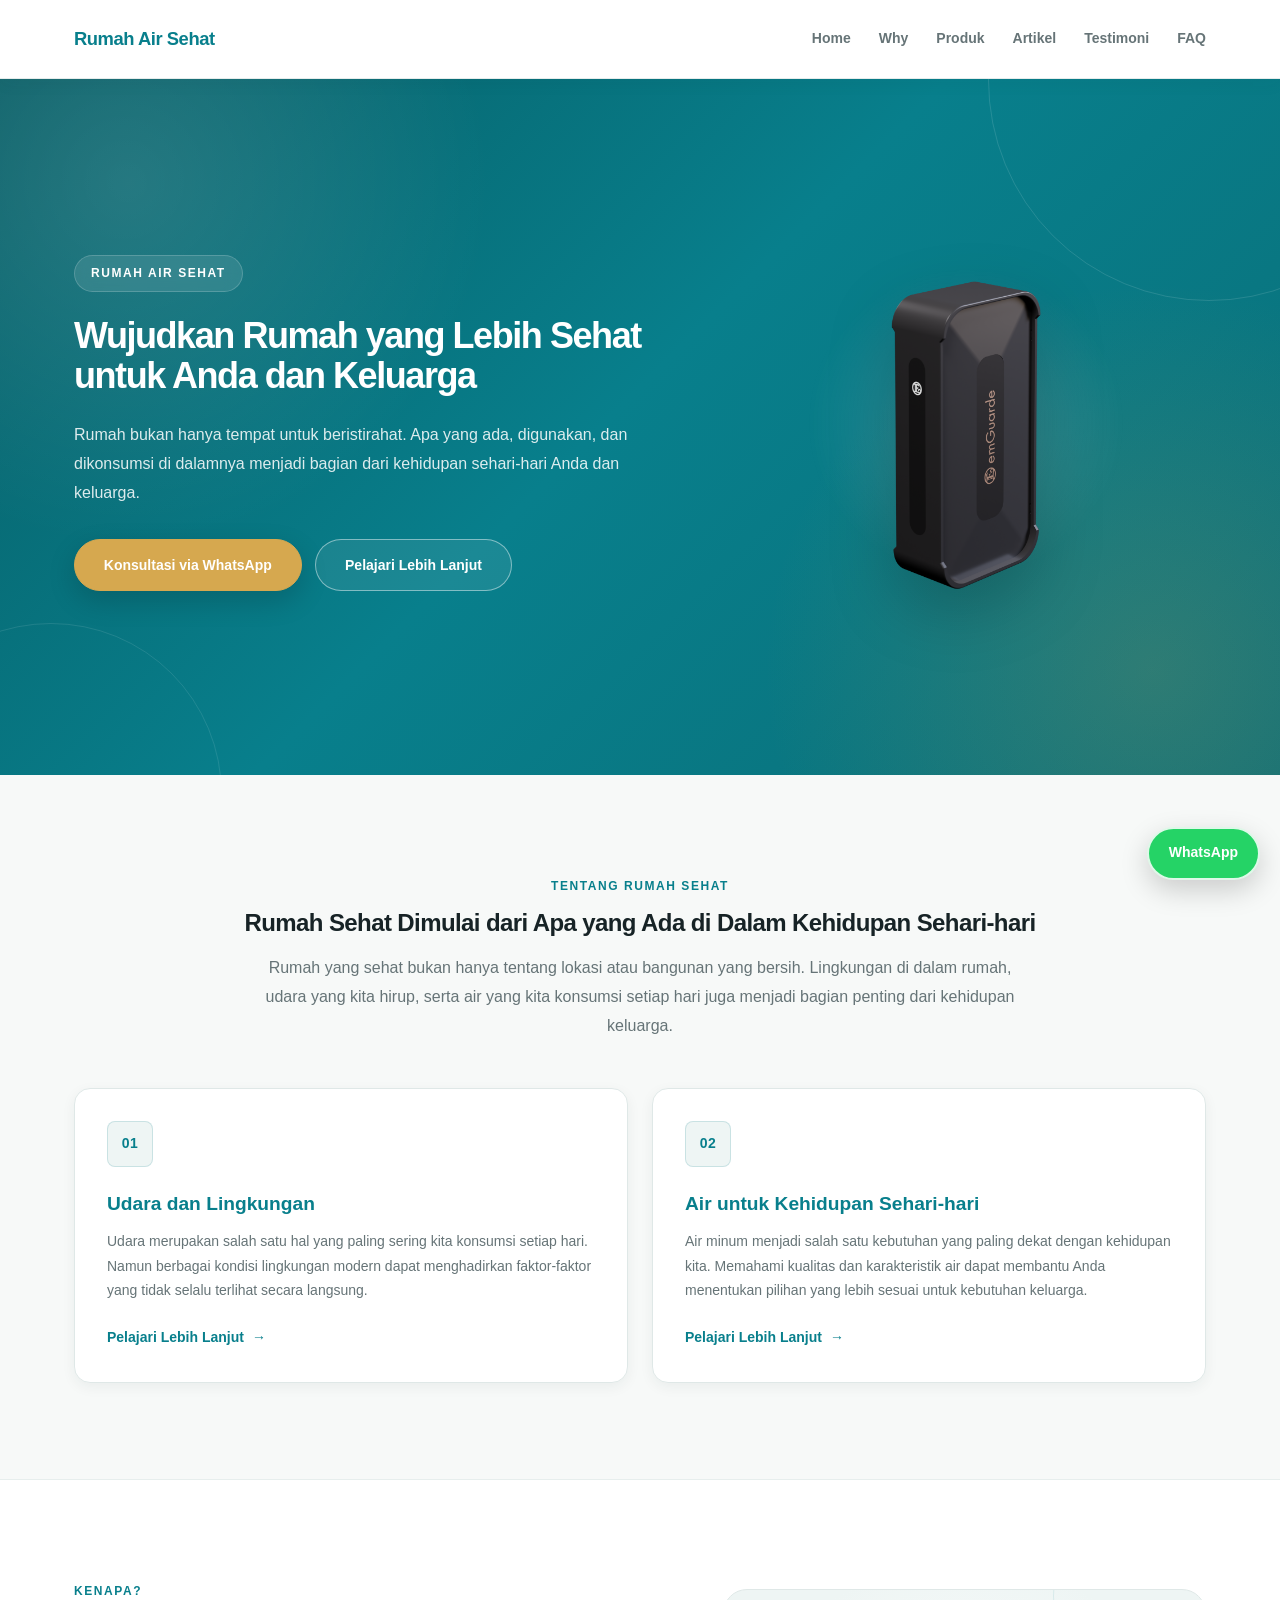
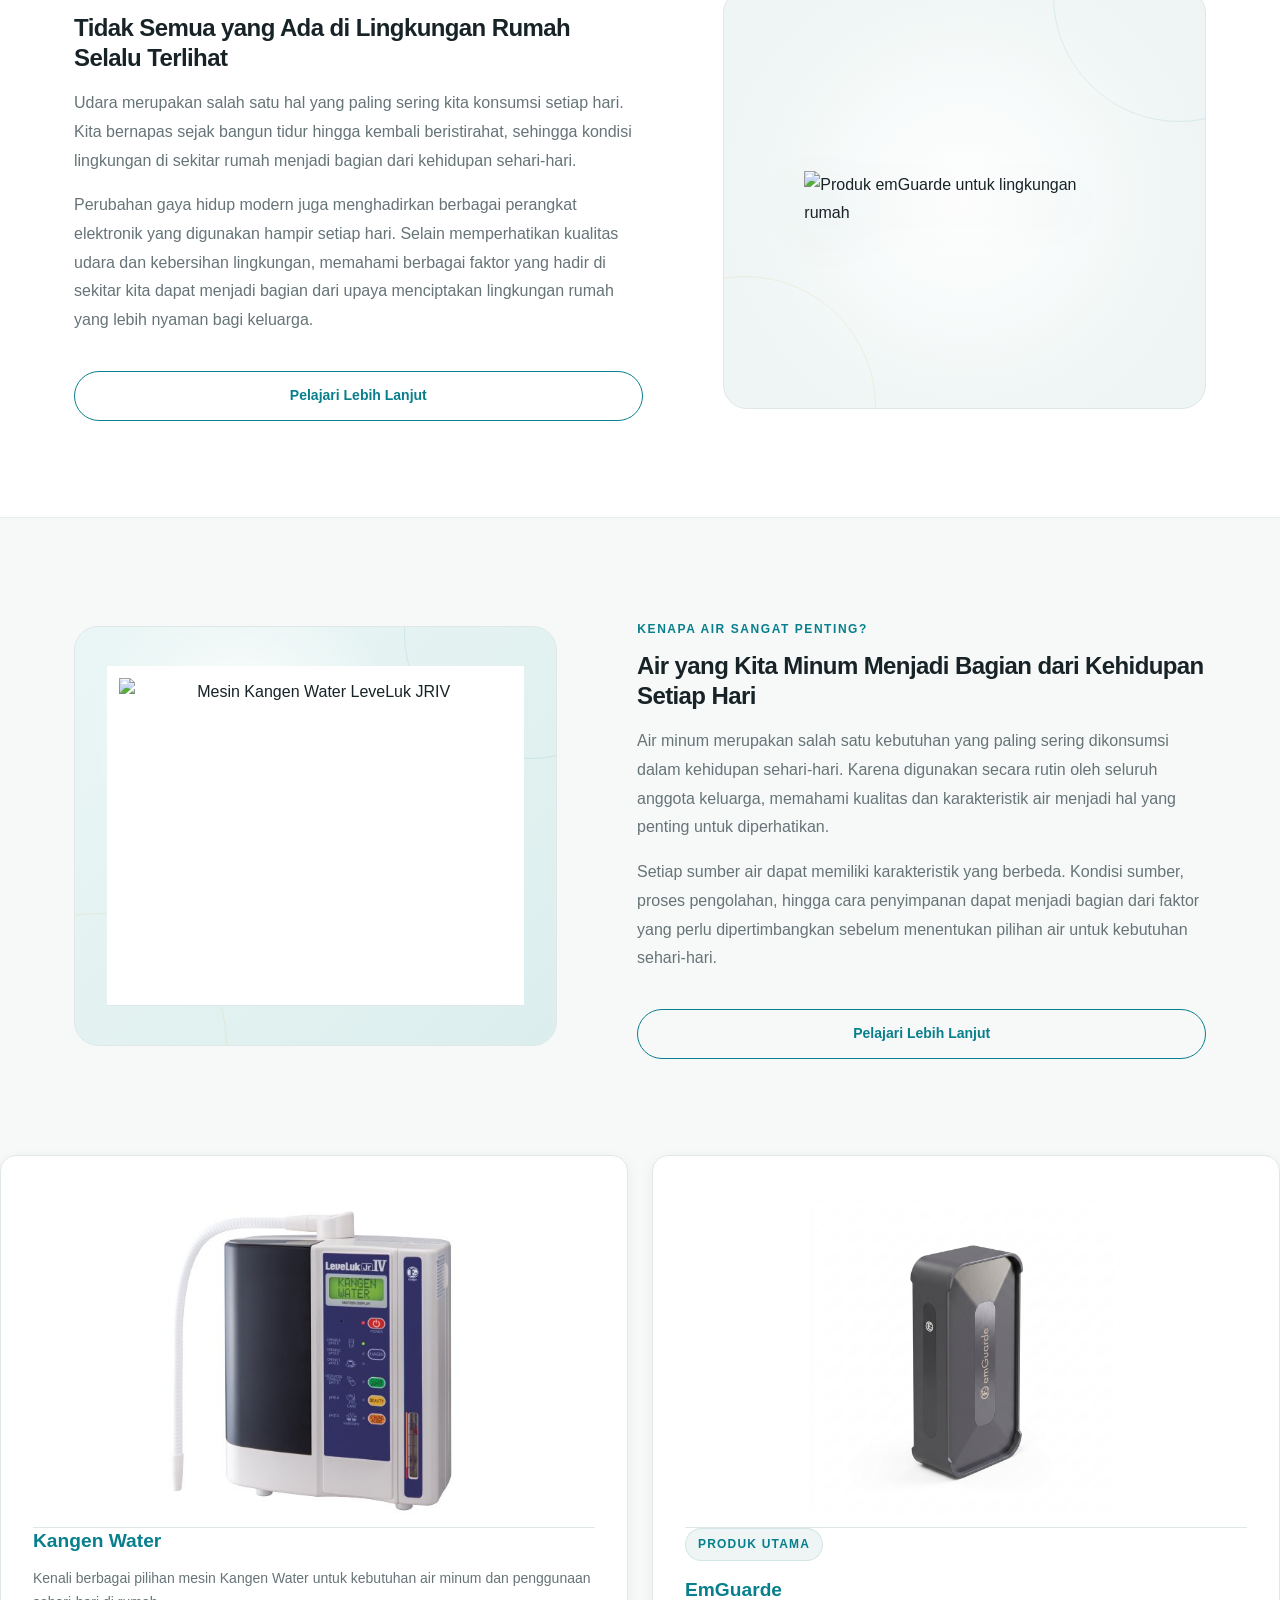
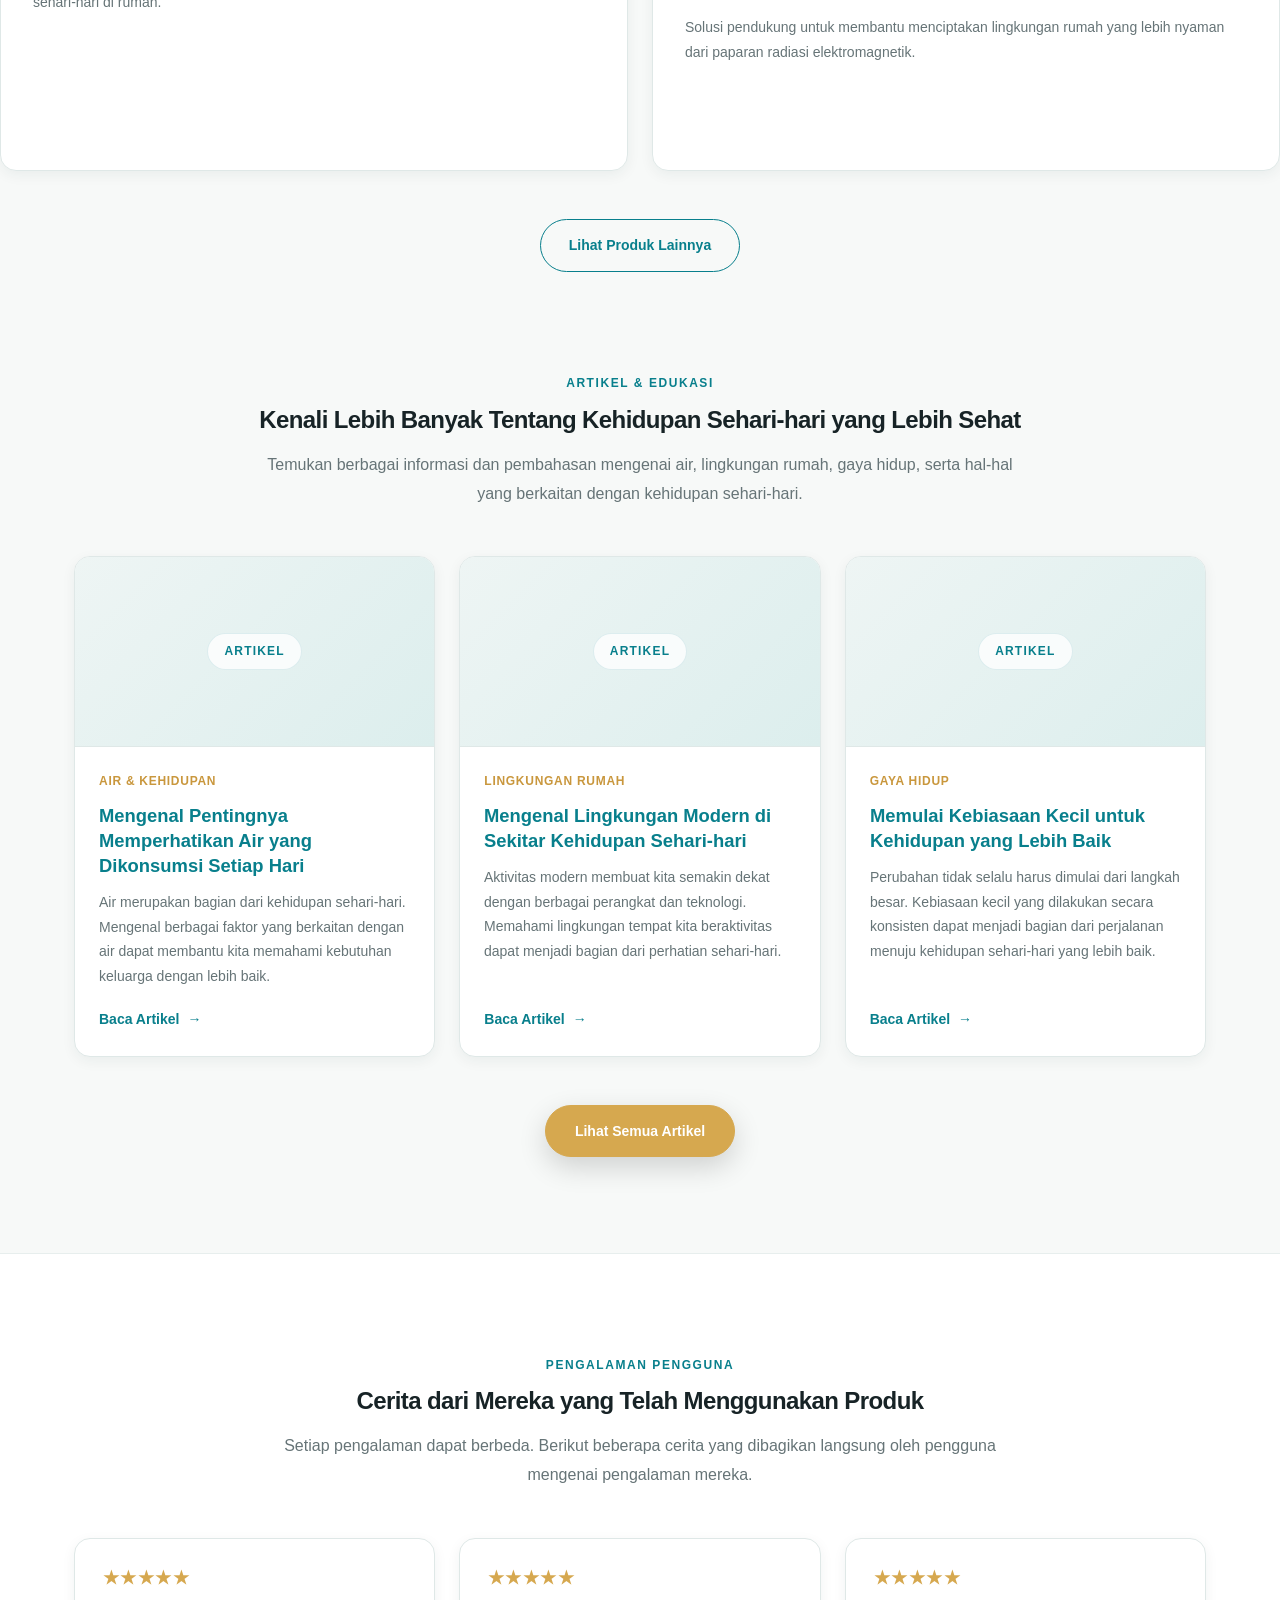
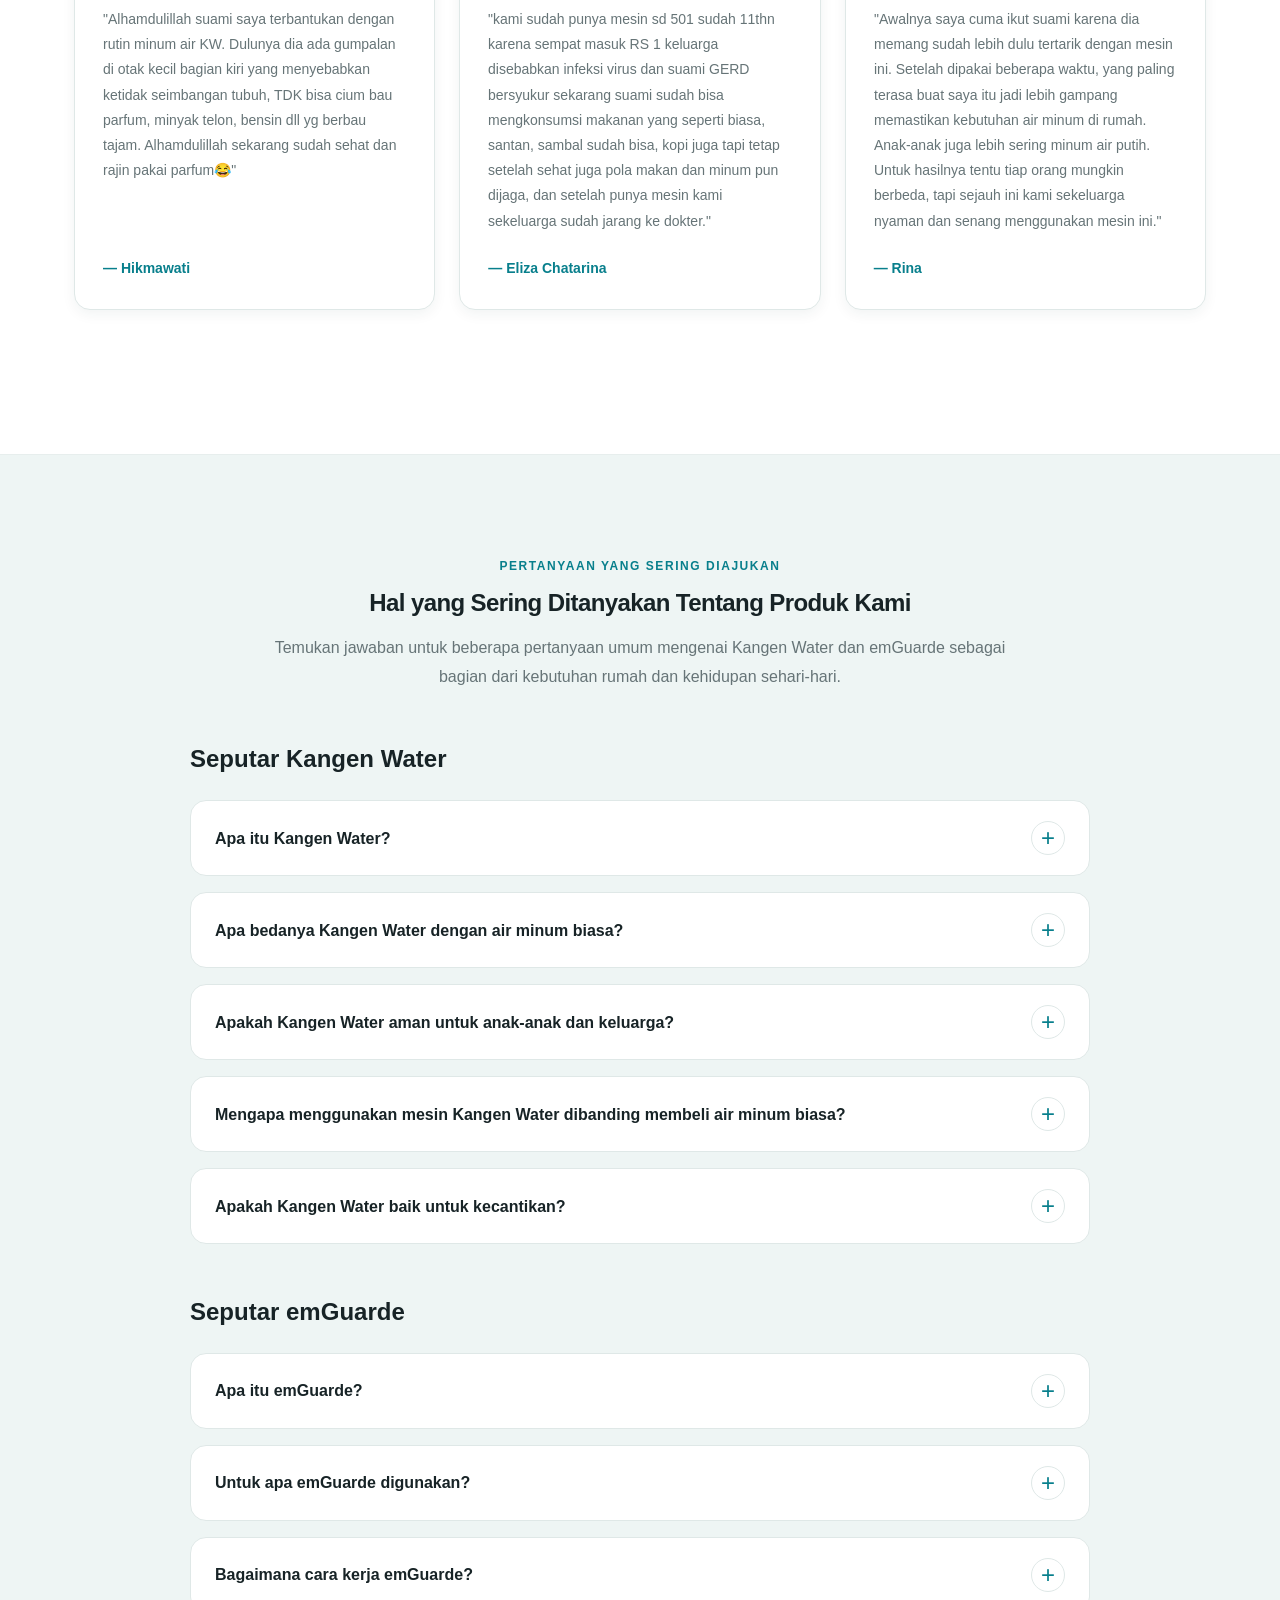
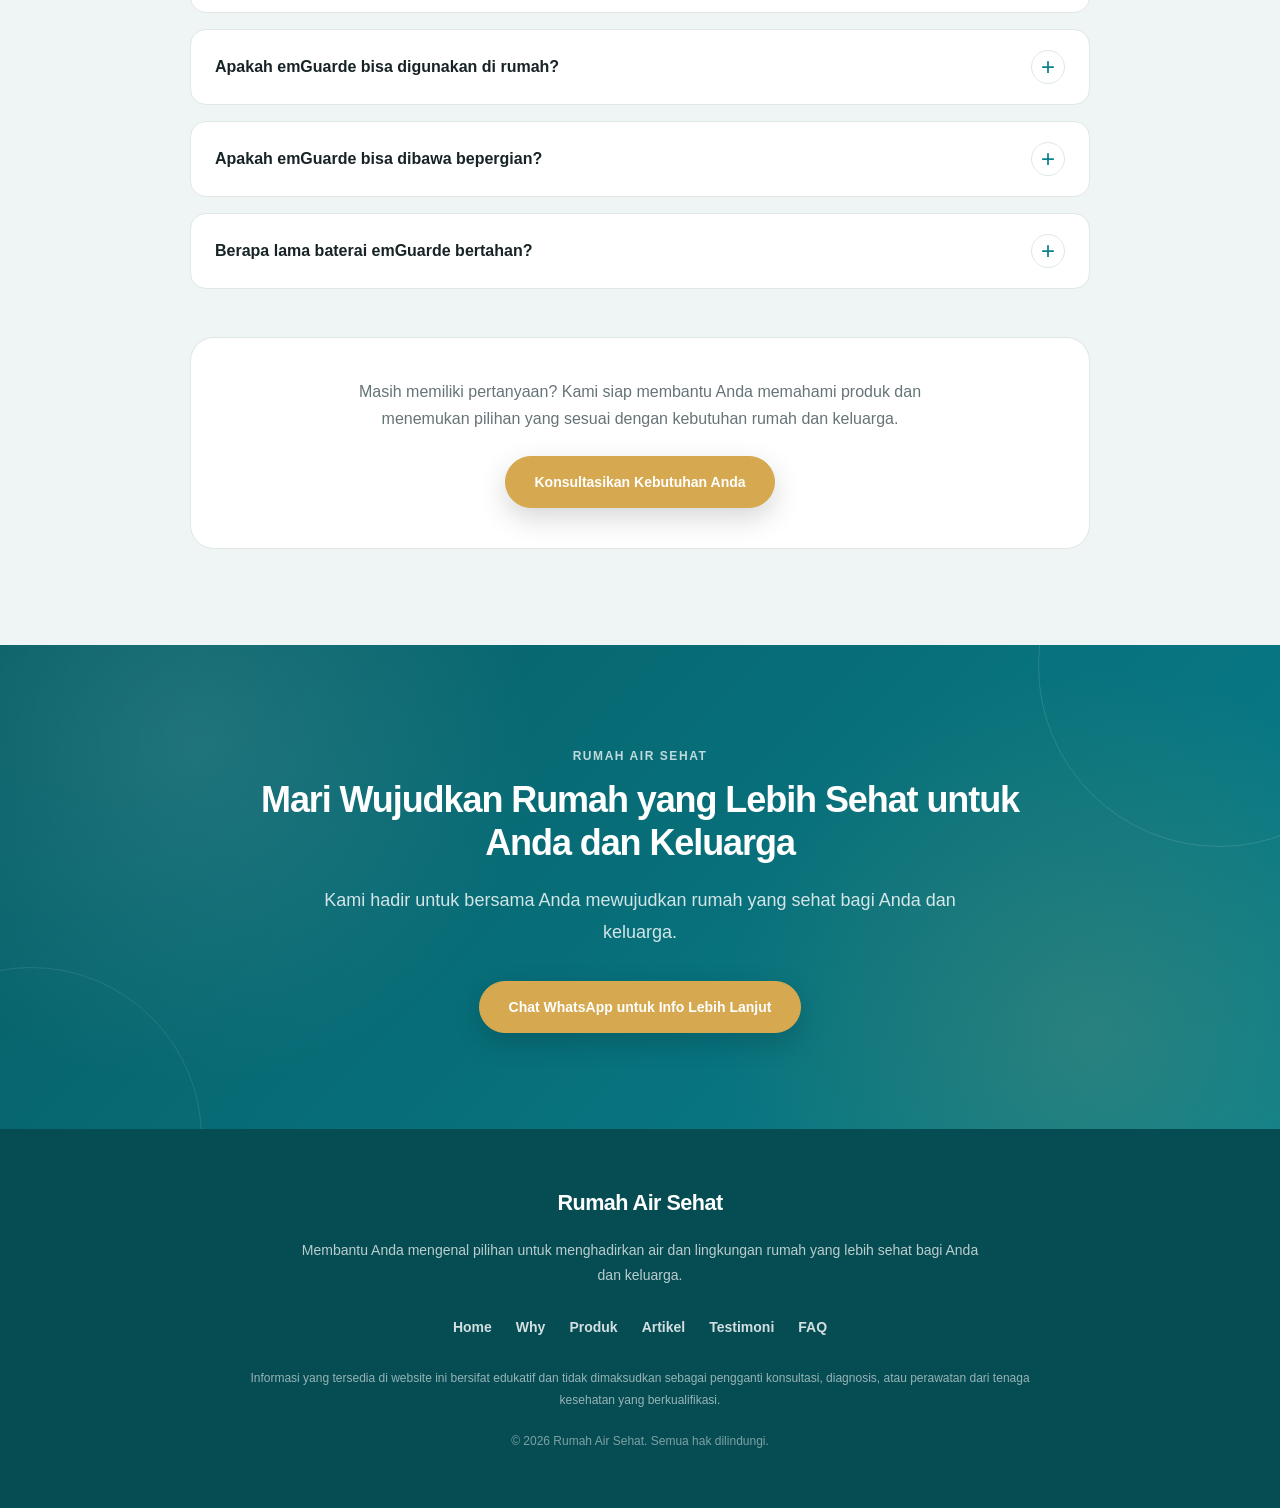
==== commit 72664730: "Add files via upload" ====
--- a/index.html
+++ b/index.html
@@ -10,68 +10,14 @@
         content="width=device-width, initial-scale=1.0"
     >
 
-    <title>
-        AirBaik.com - Solusi Air Berkualitas untuk Kebutuhan Sehari-hari
-    </title>
-
-
-    <!-- SEO -->
-
     <meta
         name="description"
-        content="Temukan informasi seputar kualitas air, teknologi pengolahan air, pilihan produk, kesehatan, kecantikan, kebutuhan keluarga, serta konsultasi produk."
+        content="Rumah Air Sehat membantu Anda mengenal pilihan untuk menghadirkan air dan lingkungan rumah yang lebih sehat bagi Anda dan keluarga."
     >
 
-    <meta
-        name="keywords"
-        content="mesin Kangen Water, mesin pengolah air, alat pengolah air, air berkualitas, air minum keluarga, kualitas air dan kesehatan, air untuk kesehatan, air untuk kecantikan, perawatan kulit, Beauty Water, pH air, teknologi pengolahan air, elektrolisis air, mesin air rumah tangga, Enagic Indonesia, emGuarde"
-    >
-
-    <meta
-        name="author"
-        content="AirBaik.com"
-    >
-
-    <meta
-        name="robots"
-        content="index, follow"
-    >
-
-    <link
-        rel="canonical"
-        href="https://infoenagic.com/"
-    >
-
-
-    <!-- Open Graph -->
-
-    <meta
-        property="og:title"
-        content="AirBaik.com - Solusi Air Berkualitas untuk Kebutuhan Sehari-hari"
-    >
-
-    <meta
-        property="og:description"
-        content="Informasi mengenai kualitas air, teknologi pengolahan air, pilihan produk, penggunaan untuk keluarga, kesehatan, kecantikan, dan kebutuhan sehari-hari."
-    >
-
-    <meta
-        property="og:image"
-        content="https://infoenagic.com/assets/og-image.jpg"
-    >
-
-    <meta
-        property="og:url"
-        content="https://infoenagic.com/"
-    >
-
-    <meta
-        property="og:type"
-        content="website"
-    >
-
-
-    <!-- Stylesheet -->
+    <title>
+        Rumah Air Sehat | Wujudkan Rumah yang Lebih Sehat
+    </title>
 
     <link
         rel="stylesheet"
@@ -93,61 +39,64 @@
             <div class="nav-wrapper">
 
 
+                <!-- Logo -->
+
                 <a
-                    href="#home"
+                    href="index.html"
                     class="site-logo"
+                    aria-label="Rumah Air Sehat"
                 >
-                    AirBaik.com
+                    Rumah Air Sehat
                 </a>
 
 
-                <nav class="nav-menu">
+                <!-- Navigation -->
+
+                <nav
+                    class="nav-menu"
+                    aria-label="Navigasi Utama"
+                >
 
                     <a
-                        href="#home"
+                        href="index.html"
                         class="nav-link"
                     >
                         Home
                     </a>
 
-
                     <a
-                        href="#produk-overview"
+                        href="why.html"
+                        class="nav-link"
+                    >
+                        Why
+                    </a>
+
+                    <a
+                        href="produk.html"
                         class="nav-link"
                     >
                         Produk
                     </a>
 
-
                     <a
-                        href="#manfaat"
-                        class="nav-link"
-                    >
-                        Manfaat
-                    </a>
-
-
-                    <a
-                        href="#artikel-testimoni"
+                        href="artikel.html"
                         class="nav-link"
                     >
                         Artikel
                     </a>
 
-
                     <a
-                        href="#harga-paket"
-                        class="nav-link"
-                    >
-                        Harga
+    href="#testimoni"
+    class="nav-link"
+>
+    Testimoni
                     </a>
 
-
                     <a
-                        href="#faq"
-                        class="nav-link"
-                    >
-                        FAQ
+    href="#faq"
+    class="nav-link"
+>
+    FAQ
                     </a>
 
                 </nav>
@@ -165,10 +114,7 @@
 
         <!-- Hero -->
 
-        <section
-            id="home"
-            class="hero-section"
-        >
+        <section class="hero-section">
 
             <div class="container">
 
@@ -180,21 +126,21 @@
 
 
                         <span class="hero-eyebrow">
-                            Solusi untuk Kebutuhan Sehari-hari
+                            Rumah Air Sehat
                         </span>
 
 
                         <h1 class="hero-title">
-                            Mulai dari Air yang Anda
-                            Gunakan Setiap Hari
+                            Wujudkan Rumah yang Lebih Sehat
+                            untuk Anda dan Keluarga
                         </h1>
 
 
                         <p class="hero-description">
-                            Air merupakan bagian penting dari kehidupan sehari-hari.
-                            Memahami kualitas dan karakteristik air yang digunakan
-                            dapat membantu Anda menentukan pilihan yang lebih sesuai
-                            untuk kebutuhan keluarga.
+                            Rumah bukan hanya tempat untuk beristirahat.
+                            Apa yang ada, digunakan, dan dikonsumsi di
+                            dalamnya menjadi bagian dari kehidupan
+                            sehari-hari Anda dan keluarga.
                         </p>
 
 
@@ -202,28 +148,32 @@
 
 
                             <a
-                                href="#harga-paket"
+                                href="https://wa.me/6285797953495?text=Halo%2C%20saya%20ingin%20konsultasi%20mengenai%20Rumah%20Air%20Sehat."
                                 class="btn-primary-cta"
-                            >
-                                Lihat Pilihan Produk
-                            </a>
-
-
-                            <a
-                                href="https://wa.me/6285797953495?text=Halo,%20saya%20ingin%20konsultasi%20tentang%20produk"
-                                class="btn-secondary-cta"
+                                target="_blank"
+                                rel="noopener noreferrer"
                             >
                                 Konsultasi via WhatsApp
                             </a>
 
 
+                            <a
+                                href="#rumah-sehat"
+                                class="btn-secondary-cta"
+                            >
+                                Pelajari Lebih Lanjut
+                            </a>
+
+
                         </div>
 
 
                     </div>
 
 
-                    <div class="hero-product">
+                    <!-- Hero Product Image -->
+
+                    <div class="hero-visual">
 
 
                         <img
@@ -244,10 +194,10 @@
         </section>
 
 
-        <!-- Produk Overview -->
+        <!-- Apa Itu Rumah Sehat -->
 
         <section
-            id="produk-overview"
+            id="rumah-sehat"
             class="section-padding"
         >
 
@@ -258,78 +208,570 @@
 
 
                     <span class="section-eyebrow">
-                        Mengenal Produk
+                        Tentang Rumah Sehat
                     </span>
 
 
                     <h2 class="section-title">
-                        Apa yang Bisa Dilakukan Mesin Ini?
+                        Rumah Sehat Dimulai dari Apa yang Ada
+                        di Dalam Kehidupan Sehari-hari
                     </h2>
 
 
                     <p class="section-description">
-                        Mesin pengolah air membantu memproses air menjadi
-                        beberapa jenis air dengan karakteristik berbeda.
-                        Setiap jenis air dapat digunakan untuk kebutuhan
-                        tertentu sesuai petunjuk penggunaan.
+                        Rumah yang sehat bukan hanya tentang lokasi atau
+                        bangunan yang bersih. Lingkungan di dalam rumah,
+                        udara yang kita hirup, serta air yang kita konsumsi
+                        setiap hari juga menjadi bagian penting dari
+                        kehidupan keluarga.
                     </p>
 
 
                 </div>
 
-
-                <div class="grid-3-col">
-
-
-                    <article class="card-product">
-
-
-                        <h3 class="card-title">
-                            Mengolah Air
-                        </h3>
-
-
-                        <p class="card-description">
-                            Air diproses di dalam mesin melalui proses
-                            elektrolisis untuk menghasilkan air dengan
-                            karakteristik dan tingkat pH yang berbeda.
-                        </p>
+<div
+    class="healthy-home-grid"
+>
+
+
+    <!-- Lingkungan -->
+
+    <article
+        class="healthy-home-card"
+    >
+
+
+        <div
+            class="healthy-home-number"
+        >
+            01
+        </div>
+
+
+        <h3
+            class="card-title"
+        >
+            Udara dan Lingkungan
+        </h3>
+
+
+        <p
+            class="card-description"
+        >
+            Udara merupakan salah satu hal yang paling sering
+            kita konsumsi setiap hari. Namun berbagai kondisi
+            lingkungan modern dapat menghadirkan faktor-faktor
+            yang tidak selalu terlihat secara langsung.
+        </p>
+
+
+        <a
+            href="overview.html"
+            class="text-link"
+        >
+            Pelajari Lebih Lanjut
+        </a>
+
+
+    </article>
+
+
+    <!-- Air -->
+
+    <article
+        class="healthy-home-card"
+    >
+
+
+        <div
+            class="healthy-home-number"
+        >
+            02
+        </div>
+
+
+        <h3
+            class="card-title"
+        >
+            Air untuk Kehidupan Sehari-hari
+        </h3>
+
+
+        <p
+            class="card-description"
+        >
+            Air minum menjadi salah satu kebutuhan yang paling
+            dekat dengan kehidupan kita. Memahami kualitas dan
+            karakteristik air dapat membantu Anda menentukan
+            pilihan yang lebih sesuai untuk kebutuhan keluarga.
+        </p>
+
+
+        <a
+            href="overview.html"
+            class="text-link"
+        >
+            Pelajari Lebih Lanjut
+        </a>
+
+
+    </article>
+
+
+</div>
+
+
+</div>
+
+        </section>
+                
+          <!-- Udara dan Lingkungan -->
+
+        <section
+            id="lingkungan"
+            class="section-padding section-white"
+        >
+
+            <div class="container">
+
+
+                <div class="feature-section feature-section-reverse">
+
+
+                    <!-- Content -->
+
+                    <div class="feature-content">
+
+
+                        <span class="section-eyebrow">
+                            Kenapa?
+                        </span>
+
+
+                        <h2 class="section-title">
+                            Tidak Semua yang Ada di Lingkungan Rumah
+                            Selalu Terlihat
+                        </h2>
+
+
+                        <p class="section-description feature-description">
+                            Udara merupakan salah satu hal yang paling sering
+                            kita konsumsi setiap hari. Kita bernapas sejak
+                            bangun tidur hingga kembali beristirahat, sehingga
+                            kondisi lingkungan di sekitar rumah menjadi bagian
+                            dari kehidupan sehari-hari.
+                        </p>
+
+
+                        <p class="section-description feature-description">
+                            Perubahan gaya hidup modern juga menghadirkan
+                            berbagai perangkat elektronik yang digunakan
+                            hampir setiap hari. Selain memperhatikan kualitas
+                            udara dan kebersihan lingkungan, memahami berbagai
+                            faktor yang hadir di sekitar kita dapat menjadi
+                            bagian dari upaya menciptakan lingkungan rumah yang
+                            lebih nyaman bagi keluarga.
+                        </p>
+
+
+                        <a
+                            href="why.html"
+                            class="btn-card-action feature-action"
+                        >
+                            Pelajari Lebih Lanjut
+                        </a>
+
+
+                    </div>
+
+
+                    <!-- Visual -->
+
+                    <div class="feature-visual">
+
+
+                        <div class="feature-visual-box">
+
+
+                            <img
+                                src="assets/batuk.png"
+                                alt="Produk emGuarde untuk lingkungan rumah"
+                                class="feature-product-image"
+                            >
+
+
+                        </div>
+
+
+                    </div>
+
+
+                </div>
+
+
+            </div>
+
+        </section>
+
+
+        <!-- Air Minum -->
+
+        <section
+            id="air"
+            class="section-padding"
+        >
+
+            <div class="container">
+
+
+                <div class="feature-section">
+
+
+                    <!-- Visual -->
+
+                    <div class="feature-visual">
+
+
+                        <div class="feature-visual-box water-visual-box">
+
+
+                            <div class="water-visual-content">
+
+
+                                <img
+            src="assets/minum.png"
+            alt="Mesin Kangen Water LeveLuk JRIV"
+            class="solution-product-image"
+        >
+
+
+                            </div>
+
+
+                        </div>
+
+
+                    </div>
+
+
+                    <!-- Content -->
+
+                    <div class="feature-content">
+
+
+                        <span class="section-eyebrow">
+                            Kenapa air sangat penting?
+                        </span>
+
+
+                        <h2 class="section-title">
+                            Air yang Kita Minum Menjadi Bagian dari
+                            Kehidupan Setiap Hari
+                        </h2>
+
+
+                        <p class="section-description feature-description">
+                            Air minum merupakan salah satu kebutuhan yang paling
+                            sering dikonsumsi dalam kehidupan sehari-hari.
+                            Karena digunakan secara rutin oleh seluruh anggota
+                            keluarga, memahami kualitas dan karakteristik air
+                            menjadi hal yang penting untuk diperhatikan.
+                        </p>
+
+
+                        <p class="section-description feature-description">
+                            Setiap sumber air dapat memiliki karakteristik yang
+                            berbeda. Kondisi sumber, proses pengolahan, hingga
+                            cara penyimpanan dapat menjadi bagian dari faktor
+                            yang perlu dipertimbangkan sebelum menentukan
+                            pilihan air untuk kebutuhan sehari-hari.
+                        </p>
+
+
+                        <a
+                            href="why.html"
+                            class="btn-card-action feature-action"
+                        >
+                            Pelajari Lebih Lanjut
+                        </a>
+
+
+                    </div>
+
+
+                </div>
+
+
+            </div>
+
+        </section>
+
+
+        <!-- Solusi untuk Rumah -->
+<div class="solution-grid">
+ 
+    <article class="solution-card">
+
+        <img
+            src="assets/leveluk_jriv.jpg"
+            alt="Mesin Kangen Water LeveLuk JRIV"
+            class="solution-product-image"
+        >
+
+        <div class="solution-card-content">
+
+
+            <h3 class="card-title">
+                Kangen Water
+            </h3>
+
+            <p class="card-description">
+                Kenali berbagai pilihan mesin Kangen Water untuk kebutuhan
+                air minum dan penggunaan sehari-hari di rumah.
+            </p>
+
+            <a
+                href="produk.html"
+                class="btn-card-action"
+            >
+                Lihat Produk
+            </a>
+
+        </div>
+
+    </article>
+
+
+    <article class="solution-card">
+
+        <img
+            src="assets/emguarde.png"
+            alt="Produk EmGuarde"
+            class="solution-product-image"
+        >
+
+        <div class="solution-card-content">
+
+            <span class="solution-label">
+                Produk Utama
+            </span>
+
+            <h3 class="card-title">
+                EmGuarde
+            </h3>
+
+            <p class="card-description">
+                Solusi pendukung untuk membantu menciptakan lingkungan rumah
+                yang lebih nyaman dari paparan radiasi elektromagnetik.
+            </p>
+
+            <a
+                href="produk.html"
+                class="btn-card-action"
+            >
+                Lihat Produk
+            </a>
+
+        </div>
+
+    </article>
+
+</div>
+
+
+<div class="section-cta text-center">
+
+    <a
+        href="produk.html"
+        class="btn-secondary-cta"
+    >
+        Lihat Produk Lainnya
+    </a>
+
+</div>
+      
+        <!-- Artikel Terbaru -->
+
+        <section
+            class="section-padding"
+        >
+
+            <div class="container">
+
+
+                <div class="section-title-wrapper text-center">
+
+
+                    <span class="section-eyebrow">
+                        Artikel & Edukasi
+                    </span>
+
+
+                    <h2 class="section-title">
+                        Kenali Lebih Banyak Tentang
+                        Kehidupan Sehari-hari yang Lebih Sehat
+                    </h2>
+
+
+                    <p class="section-description">
+                        Temukan berbagai informasi dan pembahasan mengenai
+                        air, lingkungan rumah, gaya hidup, serta hal-hal yang
+                        berkaitan dengan kehidupan sehari-hari.
+                    </p>
+
+
+                </div>
+
+
+                <div class="article-preview-grid">
+
+
+                    <!-- Artikel 1 -->
+
+                    <article class="article-preview-card">
+
+
+                        <div class="article-preview-image">
+
+                            <span>
+                                Artikel
+                            </span>
+
+                        </div>
+
+
+                        <div class="article-preview-content">
+
+
+                            <span class="article-category">
+                                Air & Kehidupan
+                            </span>
+
+
+                            <h3 class="card-title">
+                                Mengenal Pentingnya Memperhatikan
+                                Air yang Dikonsumsi Setiap Hari
+                            </h3>
+
+
+                            <p class="card-description">
+                                Air merupakan bagian dari kehidupan sehari-hari.
+                                Mengenal berbagai faktor yang berkaitan dengan
+                                air dapat membantu kita memahami kebutuhan
+                                keluarga dengan lebih baik.
+                            </p>
+
+
+                            <a
+                                href="artikel.html"
+                                class="text-link"
+                            >
+                                Baca Artikel
+                            </a>
+
+
+                        </div>
 
 
                     </article>
 
 
-                    <article class="card-product">
-
-
-                        <h3 class="card-title">
-                            Berbagai Tingkat pH
-                        </h3>
-
-
-                        <p class="card-description">
-                            Mesin dapat menghasilkan beberapa pilihan air
-                            dengan tingkat pH berbeda yang dapat digunakan
-                            sesuai kebutuhan dan fungsi masing-masing.
-                        </p>
+                    <!-- Artikel 2 -->
+
+                    <article class="article-preview-card">
+
+
+                        <div class="article-preview-image">
+
+                            <span>
+                                Artikel
+                            </span>
+
+                        </div>
+
+
+                        <div class="article-preview-content">
+
+
+                            <span class="article-category">
+                                Lingkungan Rumah
+                            </span>
+
+
+                            <h3 class="card-title">
+                                Mengenal Lingkungan Modern
+                                di Sekitar Kehidupan Sehari-hari
+                            </h3>
+
+
+                            <p class="card-description">
+                                Aktivitas modern membuat kita semakin dekat
+                                dengan berbagai perangkat dan teknologi.
+                                Memahami lingkungan tempat kita beraktivitas
+                                dapat menjadi bagian dari perhatian sehari-hari.
+                            </p>
+
+
+                            <a
+                                href="artikel.html"
+                                class="text-link"
+                            >
+                                Baca Artikel
+                            </a>
+
+
+                        </div>
 
 
                     </article>
 
 
-                    <article class="card-product">
-
-
-                        <h3 class="card-title">
-                            Untuk Berbagai Kebutuhan
-                        </h3>
-
-
-                        <p class="card-description">
-                            Air yang dihasilkan dapat digunakan untuk
-                            kebutuhan seperti minum, memasak, membersihkan,
-                            hingga kebutuhan perawatan sehari-hari.
-                        </p>
+                    <!-- Artikel 3 -->
+
+                    <article class="article-preview-card">
+
+
+                        <div class="article-preview-image">
+
+                            <span>
+                                Artikel
+                            </span>
+
+                        </div>
+
+
+                        <div class="article-preview-content">
+
+
+                            <span class="article-category">
+                                Gaya Hidup
+                            </span>
+
+
+                            <h3 class="card-title">
+                                Memulai Kebiasaan Kecil
+                                untuk Kehidupan yang Lebih Baik
+                            </h3>
+
+
+                            <p class="card-description">
+                                Perubahan tidak selalu harus dimulai dari
+                                langkah besar. Kebiasaan kecil yang dilakukan
+                                secara konsisten dapat menjadi bagian dari
+                                perjalanan menuju kehidupan sehari-hari yang
+                                lebih baik.
+                            </p>
+
+
+                            <a
+                                href="artikel.html"
+                                class="text-link"
+                            >
+                                Baca Artikel
+                            </a>
+
+
+                        </div>
 
 
                     </article>
@@ -338,14 +780,14 @@
                 </div>
 
 
-                <div class="text-center section-cta">
+                <div class="section-cta text-center">
 
 
                     <a
-                        href="#harga-paket"
+                        href="artikel.html"
                         class="btn-primary-cta"
                     >
-                        Lihat Pilihan Produk
+                        Lihat Semua Artikel
                     </a>
 
 
@@ -357,295 +799,17 @@
         </section>
 
 
-        <!-- Manfaat -->
-
-        <section
-            id="manfaat"
-            class="section-padding section-white"
-        >
+        <!-- Testimoni Pilihan -->
+
+<section
+    id="testimoni"
+    class="section-padding section-white"
+>
 
             <div class="container">
 
 
                 <div class="section-title-wrapper text-center">
-
-
-                    <span class="section-eyebrow">
-                        Manfaat &amp; Penggunaan
-                    </span>
-
-
-                    <h2 class="section-title">
-                        Kenapa Kualitas Air Perlu Diperhatikan?
-                    </h2>
-
-
-                    <p class="section-description">
-                        Air digunakan setiap hari untuk berbagai kebutuhan.
-                        Memahami karakteristik air membantu Anda memilih
-                        penggunaan yang sesuai dengan kebutuhan keluarga.
-                    </p>
-
-
-                </div>
-
-
-                <div class="grid-3-col">
-
-
-                    <article class="card-product">
-
-
-                        <h3 class="card-title">
-                            Untuk Minum
-                        </h3>
-
-
-                        <p class="card-description">
-                            Air merupakan bagian penting dari kebutuhan
-                            cairan tubuh. Pilihan air yang tepat dapat
-                            menjadi bagian dari kebiasaan hidup sehari-hari.
-                        </p>
-
-
-                    </article>
-
-
-                    <article class="card-product">
-
-
-                        <h3 class="card-title">
-                            Untuk Kebutuhan Rumah
-                        </h3>
-
-
-                        <p class="card-description">
-                            Selain untuk minum, air digunakan untuk memasak,
-                            mencuci bahan makanan, dan berbagai kebutuhan
-                            rumah tangga lainnya.
-                        </p>
-
-
-                    </article>
-
-
-                    <article class="card-product">
-
-
-                        <h3 class="card-title">
-                            Untuk Perawatan Diri
-                        </h3>
-
-
-                        <p class="card-description">
-                            Jenis air tertentu dapat digunakan untuk kebutuhan
-                            perawatan sehari-hari, termasuk membersihkan dan
-                            merawat kulit sesuai karakteristik airnya.
-                        </p>
-
-
-                    </article>
-
-
-                </div>
-
-
-                <div class="text-center section-cta">
-
-
-                    <a
-                        href="https://wa.me/6285797953495?text=Halo,%20saya%20ingin%20konsultasi%20tentang%20kebutuhan%20produk%20untuk%20keluarga"
-                        class="btn-primary-cta"
-                    >
-                        Konsultasikan Kebutuhan Anda
-                    </a>
-
-
-                </div>
-
-
-            </div>
-
-        </section>
-
-
-        <!-- Trust Section -->
-
-        <section class="section-padding">
-
-            <div class="container">
-
-
-                <div class="section-title-wrapper text-center">
-
-
-                    <span class="section-eyebrow">
-                        Air &amp; Gaya Hidup
-                    </span>
-
-
-                    <h2 class="section-title">
-                        Air, Kesehatan, dan Kehidupan Sehari-hari
-                    </h2>
-
-
-                    <p class="section-description">
-                        Banyak hal yang kita lakukan setiap hari berkaitan
-                        dengan air. Karena itu, memahami kualitas air dan
-                        cara penggunaannya dapat menjadi bagian dari
-                        kebiasaan hidup sehari-hari.
-                    </p>
-
-
-                </div>
-
-
-                <div class="trust-badge-box">
-
-
-                    <strong>
-                        Cari tahu lebih lanjut sebelum memilih produk.
-                    </strong>
-
-
-                    <p>
-                        Kami menyediakan informasi mengenai kualitas air,
-                        tingkat pH, teknologi pengolahan air, penggunaan
-                        sehari-hari, serta berbagai pilihan produk agar Anda
-                        dapat menentukan pilihan berdasarkan kebutuhan.
-                    </p>
-
-
-                </div>
-
-
-            </div>
-
-        </section>
-                <!-- Artikel & Testimoni -->
-
-        <section
-            id="artikel-testimoni"
-            class="section-padding"
-        >
-
-            <div class="container">
-
-
-                <div class="section-title-wrapper text-center">
-
-
-                    <span class="section-eyebrow">
-                        Informasi &amp; Edukasi
-                    </span>
-
-
-                    <h2 class="section-title">
-                        Kenali Air dan Produk Lebih Dekat
-                    </h2>
-
-
-                    <p class="section-description">
-                        Sebelum memilih produk, pahami dulu kebutuhan Anda.
-                        Kami membahas kualitas air, kesehatan, kecantikan,
-                        teknologi, dan penggunaan produk dalam kehidupan
-                        sehari-hari dengan bahasa yang mudah dipahami.
-                    </p>
-
-
-                </div>
-
-
-                <div class="grid-3-col">
-
-
-                    <article class="card-product">
-
-
-                        <h3 class="card-title">
-                            Kualitas Air dan Kesehatan
-                        </h3>
-
-
-                        <p class="card-description">
-                            Apa yang perlu diperhatikan dari air yang kita
-                            gunakan setiap hari? Pelajari hubungan air,
-                            kebutuhan tubuh, dan kebiasaan hidup sehari-hari.
-                        </p>
-
-
-                        <a
-                            href="#artikel-kesehatan"
-                            class="btn-card-action"
-                        >
-                            Baca Artikel
-                        </a>
-
-
-                    </article>
-
-
-                    <article class="card-product">
-
-
-                        <h3 class="card-title">
-                            Mengenal pH Air
-                        </h3>
-
-
-                        <p class="card-description">
-                            Apa sebenarnya arti pH pada air? Kenali berbagai
-                            tingkat pH dan mengapa jenis air yang berbeda
-                            dapat memiliki kegunaan yang berbeda pula.
-                        </p>
-
-
-                        <a
-                            href="#artikel-ph"
-                            class="btn-card-action"
-                        >
-                            Baca Artikel
-                        </a>
-
-
-                    </article>
-
-
-                    <article class="card-product">
-
-
-                        <h3 class="card-title">
-                            Air dan Perawatan Kulit
-                        </h3>
-
-
-                        <p class="card-description">
-                            Air tidak hanya digunakan untuk minum. Kenali
-                            bagaimana jenis air tertentu dapat digunakan
-                            dalam kebutuhan perawatan diri sehari-hari.
-                        </p>
-
-
-                        <a
-                            href="#artikel-kecantikan"
-                            class="btn-card-action"
-                        >
-                            Baca Artikel
-                        </a>
-
-
-                    </article>
-
-
-                </div>
-
-
-                <!-- Testimoni -->
-
-                <div
-                    class="section-title-wrapper text-center"
-                    style="margin-top: 4rem; margin-bottom: 2rem;"
-                >
 
 
                     <span class="section-eyebrow">
@@ -653,9 +817,17 @@
                     </span>
 
 
-                    <h3 class="section-title">
-                        Pengalaman Mereka Setelah Mengenal Produk
-                    </h3>
+                    <h2 class="section-title">
+                        Cerita dari Mereka yang Telah
+                        Menggunakan Produk
+                    </h2>
+
+
+                    <p class="section-description">
+                        Setiap pengalaman dapat berbeda. Berikut beberapa
+                        cerita yang dibagikan langsung oleh pengguna mengenai
+                        pengalaman mereka.
+                    </p>
 
 
                 </div>
@@ -664,949 +836,641 @@
                 <div class="grid-3-col">
 
 
+                    <!-- Testimoni 1 -->
+
                     <article class="card-product">
 
-
-                        <h3 class="card-title">
-                            ★★★★★
-                        </h3>
-
-
-                        <p class="card-description">
-                            "Penggunaan mesin terasa praktis untuk kebutuhan
-                            air sehari-hari. Penjelasan mengenai produk dan
-                            cara penggunaannya juga mudah dipahami."
-                        </p>
-
-
-                        <strong class="testimonial-author">
-                            — Ibu Rahma, Jakarta
-                        </strong>
-
+    <h3 class="card-title">
+        ★★★★★
+    </h3>
+
+    <p class="card-description">
+        "Alhamdulillah suami saya terbantukan dengan rutin minum air KW.
+        Dulunya dia ada gumpalan di otak kecil bagian kiri yang menyebabkan
+        ketidak seimbangan tubuh, TDK bisa cium bau parfum, minyak telon,
+        bensin dll yg berbau tajam. Alhamdulillah sekarang sudah sehat dan
+        rajin pakai parfum😂"
+    </p>
+
+    <strong class="testimonial-author">
+        — Hikmawati
+    </strong>
+
+</article>
+
+
+                    <!-- Testimoni 2 -->
+
+                    <article class="card-product">
+
+    <h3 class="card-title">
+        ★★★★★
+    </h3>
+
+    <p class="card-description">
+        "kami sudah punya mesin sd 501 sudah 11thn karena sempat masuk RS
+        1 keluarga disebabkan infeksi virus dan suami GERD bersyukur
+        sekarang suami sudah bisa mengkonsumsi makanan yang seperti biasa,
+        santan, sambal sudah bisa, kopi juga tapi tetap setelah sehat juga
+        pola makan dan minum pun dijaga, dan setelah punya mesin kami
+        sekeluarga sudah jarang ke dokter."
+    </p>
+
+    <strong class="testimonial-author">
+        — Eliza Chatarina
+    </strong>
+
+</article>
+
+
+                    <!-- Testimoni 3 / Dummy -->
+
+                    <article class="card-product">
+
+    <h3 class="card-title">
+        ★★★★★
+    </h3>
+
+    <p class="card-description">
+        "Awalnya saya cuma ikut suami karena dia memang sudah lebih dulu
+        tertarik dengan mesin ini. Setelah dipakai beberapa waktu, yang
+        paling terasa buat saya itu jadi lebih gampang memastikan kebutuhan
+        air minum di rumah. Anak-anak juga lebih sering minum air putih.
+        Untuk hasilnya tentu tiap orang mungkin berbeda, tapi sejauh ini
+        kami sekeluarga nyaman dan senang menggunakan mesin ini."
+    </p>
+
+    <strong class="testimonial-author">
+        — Rina
+    </strong>
 
                     </article>
 
 
-                    <article class="card-product">
-
-
-                        <h3 class="card-title">
-                            ★★★★★
-                        </h3>
-
-
-                        <p class="card-description">
-                            "Setelah konsultasi, saya jadi lebih mudah
-                            menentukan produk yang sesuai dengan kebutuhan
-                            keluarga dan penggunaan di rumah."
-                        </p>
-
-
-                        <strong class="testimonial-author">
-                            — Bpk. Hendra, Surabaya
-                        </strong>
-
-
-                    </article>
-
-
-                    <article class="card-product">
-
-
-                        <h3 class="card-title">
-                            ★★★★★
-                        </h3>
-
-
-                        <p class="card-description">
-                            "Yang paling membantu adalah penjelasan mengenai
-                            berbagai pilihan produk dan penggunaannya.
-                            Jadi tidak sekadar memilih produk."
-                        </p>
-
-
-                        <strong class="testimonial-author">
-                            — dr. Aris, Bandung
-                        </strong>
-
-
-                    </article>
-
-
                 </div>
 
 
-                <div class="text-center section-cta">
-
-
-                    <a
-                        href="https://wa.me/6285797953495?text=Halo,%20saya%20ingin%20mendapatkan%20informasi%20lebih%20lanjut%20tentang%20produk"
-                        class="btn-primary-cta"
-                    >
-                        Tanya Konsultan
+                <div class="section-cta text-center">
+
+
+                </div>
+
+
+            </div>
+
+        </section>
+
+      <!-- FAQ -->
+
+<section
+    id="faq"
+    class="section-padding section-soft"
+>
+
+    <div class="container">
+
+
+        <div class="section-title-wrapper text-center">
+
+
+            <span class="section-eyebrow">
+                Pertanyaan yang Sering Diajukan
+            </span>
+
+
+            <h2 class="section-title">
+                Hal yang Sering Ditanyakan
+                Tentang Produk Kami
+            </h2>
+
+
+            <p class="section-description">
+                Temukan jawaban untuk beberapa pertanyaan umum mengenai
+                Kangen Water dan emGuarde sebagai bagian dari kebutuhan
+                rumah dan kehidupan sehari-hari.
+            </p>
+
+
+        </div>
+
+
+        <div class="faq-wrapper">
+
+
+            <!-- Kangen Water -->
+
+            <div class="faq-group">
+
+
+                <h3 class="faq-group-title">
+                    Seputar Kangen Water
+                </h3>
+
+
+                <details
+                    class="faq-item"
+                >
+
+                    <summary>
+                        Apa itu Kangen Water?
+                    </summary>
+
+
+                    <div class="faq-answer">
+
+                        <p>
+                            Kangen Water adalah air yang dihasilkan melalui
+                            teknologi water ionizer dari Enagic. Air diproses
+                            melalui proses elektrolisis sehingga mesin dapat
+                            menghasilkan beberapa jenis air dengan karakteristik
+                            yang berbeda untuk berbagai kebutuhan penggunaan
+                            sehari-hari.
+                        </p>
+
+
+                    </div>
+
+
+                </details>
+
+
+                <details
+                    class="faq-item"
+                >
+
+                    <summary>
+                        Apa bedanya Kangen Water dengan air minum biasa?
+                    </summary>
+
+
+                    <div class="faq-answer">
+
+                        <p>
+                            Perbedaan utamanya terletak pada proses
+                            pengolahannya. Air minum biasa umumnya hanya
+                            melalui proses pengolahan dan penyaringan,
+                            sedangkan Kangen Water dihasilkan melalui
+                            teknologi ionisasi menggunakan mesin water
+                            ionizer. Proses ini memungkinkan mesin menghasilkan
+                            beberapa jenis air dengan karakteristik yang
+                            berbeda sesuai dengan kebutuhan penggunaannya.
+                        </p>
+
+
+                    </div>
+
+
+                </details>
+
+
+                <details
+                    class="faq-item"
+                >
+
+                    <summary>
+                        Apakah Kangen Water aman untuk anak-anak dan keluarga?
+                    </summary>
+
+
+                    <div class="faq-answer">
+
+                        <p>
+                            Air merupakan bagian penting dari kebutuhan seluruh
+                            anggota keluarga setiap hari. Mesin Kangen Water
+                            menghasilkan beberapa jenis air dengan fungsi dan
+                            karakteristik yang berbeda, sehingga pengguna dapat
+                            menyesuaikan jenis air dengan kebutuhan
+                            penggunaannya. Dengan memahami fungsi setiap jenis
+                            air, keluarga dapat memanfaatkan teknologi water
+                            ionizer untuk berbagai kebutuhan air sehari-hari
+                            di rumah.
+                        </p>
+
+
+                    </div>
+
+
+                </details>
+
+
+                <details
+                    class="faq-item"
+                >
+
+                    <summary>
+                        Mengapa menggunakan mesin Kangen Water dibanding
+                        membeli air minum biasa?
+                    </summary>
+
+
+                    <div class="faq-answer">
+
+                        <p>
+                            Dengan mesin water ionizer di rumah, pengguna
+                            memiliki akses untuk menghasilkan beberapa jenis
+                            air sesuai dengan fungsi yang tersedia pada mesin.
+                            Selain digunakan untuk kebutuhan minum sehari-hari,
+                            jenis air tertentu juga dapat dimanfaatkan untuk
+                            berbagai kebutuhan rumah tangga. Hal ini membuat
+                            water ionizer menjadi pilihan bagi keluarga yang
+                            ingin lebih memperhatikan sumber dan karakteristik
+                            air yang digunakan setiap hari.
+                        </p>
+
+
+                    </div>
+
+
+                </details>
+
+
+                <details
+                    class="faq-item"
+                >
+
+                    <summary>
+                        Apakah Kangen Water baik untuk kecantikan?
+                    </summary>
+
+
+                    <div class="faq-answer">
+
+                        <p>
+                            Kebutuhan kecantikan tidak hanya berkaitan dengan
+                            produk yang digunakan dari luar, tetapi juga
+                            kebiasaan sehari-hari, termasuk menjaga kecukupan
+                            cairan. Selain itu, mesin water ionizer Enagic
+                            menghasilkan beberapa jenis air untuk fungsi yang
+                            berbeda. Beberapa jenis air dapat digunakan untuk
+                            kebutuhan perawatan dan kebersihan sesuai dengan
+                            panduan penggunaan produk. Karena itu, teknologi
+                            water ionizer dapat menjadi bagian dari rutinitas
+                            perawatan sehari-hari di rumah.
+                        </p>
+
+
+                    </div>
+
+
+                </details>
+
+
+            </div>
+
+
+            <!-- emGuarde -->
+
+            <div class="faq-group">
+
+
+                <h3 class="faq-group-title">
+                    Seputar emGuarde
+                </h3>
+
+
+                <details
+                    class="faq-item"
+                >
+
+                    <summary>
+                        Apa itu emGuarde?
+                    </summary>
+
+
+                    <div class="faq-answer">
+
+                        <p>
+                            emGuarde adalah perangkat portabel yang dapat
+                            diisi ulang dan dirancang untuk membantu menciptakan
+                            lingkungan elektromagnetik yang lebih harmonis
+                            dalam aktivitas sehari-hari. Produk ini dirancang
+                            untuk digunakan dalam lingkungan modern seperti
+                            rumah, kantor, maupun saat bepergian.
+                        </p>
+
+
+                    </div>
+
+
+                </details>
+
+
+                <details
+                    class="faq-item"
+                >
+
+                    <summary>
+                        Untuk apa emGuarde digunakan?
+                    </summary>
+
+
+                    <div class="faq-answer">
+
+                        <p>
+                            emGuarde dirancang untuk digunakan di lingkungan
+                            yang dekat dengan berbagai perangkat dan aktivitas
+                            modern. Teknologi yang digunakan membantu menekan
+                            gangguan elektromagnetik frekuensi tinggi yang
+                            menjadi target perangkat, sekaligus membantu
+                            menciptakan lingkungan elektromagnetik yang lebih
+                            harmonis dalam aktivitas sehari-hari.
+                        </p>
+
+
+                    </div>
+
+
+                </details>
+
+
+                <details
+                    class="faq-item"
+                >
+
+                    <summary>
+                        Bagaimana cara kerja emGuarde?
+                    </summary>
+
+
+                    <div class="faq-answer">
+
+                        <p>
+                            emGuarde menggunakan teknologi harmonic frequency
+                            untuk bekerja pada lingkungan elektromagnetik
+                            modern. Teknologi ini dirancang untuk menekan
+                            targeted high-frequency electromagnetic noise
+                            dalam rentang frekuensi 3 MHz hingga 1000 MHz
+                            tanpa dirancang untuk mengganggu penggunaan normal
+                            perangkat elektronik.
+                        </p>
+
+
+                    </div>
+
+
+                </details>
+
+
+                <details
+                    class="faq-item"
+                >
+
+                    <summary>
+                        Apakah emGuarde bisa digunakan di rumah?
+                    </summary>
+
+
+                    <div class="faq-answer">
+
+                        <p>
+                            Ya. emGuarde dirancang untuk digunakan dalam
+                            berbagai lingkungan aktivitas sehari-hari,
+                            termasuk di rumah. Perangkat ini dapat ditempatkan
+                            di area pribadi seperti ruang kerja, ruang
+                            istirahat, maupun area lain yang menjadi bagian
+                            dari aktivitas sehari-hari.
+                        </p>
+
+
+                    </div>
+
+
+                </details>
+
+
+                <details
+                    class="faq-item"
+                >
+
+                    <summary>
+                        Apakah emGuarde bisa dibawa bepergian?
+                    </summary>
+
+
+                    <div class="faq-answer">
+
+                        <p>
+                            Ya. Bentuknya yang ringkas dan baterainya yang
+                            dapat diisi ulang membuat emGuarde dirancang untuk
+                            penggunaan sehari-hari saat bepergian. Berdasarkan
+                            informasi resmi produk, emGuarde dapat digunakan
+                            dalam berbagai situasi seperti perjalanan, mobil,
+                            kereta, maupun ruang aktivitas pribadi.
+                        </p>
+
+
+                    </div>
+
+
+                </details>
+
+
+                <details
+                    class="faq-item"
+                >
+
+                    <summary>
+                        Berapa lama baterai emGuarde bertahan?
+                    </summary>
+
+
+                    <div class="faq-answer">
+
+                        <p>
+                            Berdasarkan informasi resmi produk, dalam
+                            penggunaan normal emGuarde dapat beroperasi hingga
+                            sekitar 72 jam setelah pengisian daya penuh.
+                            Perangkat ini menggunakan baterai lithium-polymer
+                            yang dapat diisi ulang dan juga dapat digunakan
+                            saat sedang melakukan pengisian daya.
+                        </p>
+
+
+                    </div>
+
+
+                </details>
+
+
+            </div>
+
+
+            <!-- FAQ CTA -->
+
+            <div
+                class="faq-contact text-center"
+            >
+
+
+                <p>
+                    Masih memiliki pertanyaan? Kami siap membantu Anda
+                    memahami produk dan menemukan pilihan yang sesuai
+                    dengan kebutuhan rumah dan keluarga.
+                </p>
+
+
+                <a
+                    href="https://wa.me/6285797953495"
+                    class="btn-primary-cta"
+                    target="_blank"
+                    rel="noopener noreferrer"
+                >
+                    Konsultasikan Kebutuhan Anda
+                </a>
+
+
+            </div>
+
+
+        </div>
+
+
+    </div>
+
+</section>
+      
+        <!-- CTA Penutup -->
+
+        <section class="final-cta-section">
+
+            <div class="container">
+
+
+                <div class="final-cta-content text-center">
+
+
+                    <span class="section-eyebrow final-cta-eyebrow">
+                        Rumah Air Sehat
+                    </span>
+
+
+                    <h2 class="final-cta-title">
+                        Mari Wujudkan Rumah yang Lebih Sehat
+                        untuk Anda dan Keluarga
+                    </h2>
+
+
+                    <p class="final-cta-description">
+                        Kami hadir untuk bersama Anda mewujudkan rumah yang
+                        sehat bagi Anda dan keluarga.
+                    </p>
+
+
+                    <div class="final-cta-actions">
+
+
+                        <a
+                            href="https://wa.me/6285797953495?text=Halo%2C%20saya%20ingin%20mendapatkan%20informasi%20lebih%20lanjut%20mengenai%20Rumah%20Air%20Sehat."
+                            class="btn-primary-cta"
+                            target="_blank"
+                            rel="noopener noreferrer"
+                        >
+                            Chat WhatsApp untuk Info Lebih Lanjut
+                        </a>
+
+
+                    </div>
+
+
+                </div>
+
+
+            </div>
+
+        </section>
+
+
+    </main>
+
+
+    <!-- Footer -->
+
+    <footer class="site-footer">
+
+        <div class="container">
+
+
+            <div class="footer-content">
+
+
+                <a
+                    href="index.html"
+                    class="footer-brand"
+                >
+                    Rumah Air Sehat
+                </a>
+
+
+                <p class="footer-description">
+                    Membantu Anda mengenal pilihan untuk menghadirkan air
+                    dan lingkungan rumah yang lebih sehat bagi Anda dan
+                    keluarga.
+                </p>
+
+
+                <div class="footer-navigation">
+
+
+                    <a href="index.html">
+                        Home
                     </a>
 
+                    <a href="why.html">
+                        Why
+                    </a>
+
+                    <a href="produk.html">
+                        Produk
+                    </a>
+
+                    <a href="artikel.html">
+                        Artikel
+                    </a>
+
+                    <a href="testimoni.html">
+                        Testimoni
+                    </a>
+
+                    <a href="faq.html">
+                        FAQ
+                    </a>
+
 
                 </div>
 
 
+                <p class="footer-disclaimer">
+                    Informasi yang tersedia di website ini bersifat edukatif
+                    dan tidak dimaksudkan sebagai pengganti konsultasi,
+                    diagnosis, atau perawatan dari tenaga kesehatan yang
+                    berkualifikasi.
+                </p>
+
+
+                <p class="footer-copyright">
+                    © 2026 Rumah Air Sehat.
+                    Semua hak dilindungi.
+                </p>
+
+
             </div>
 
-        </section>
-
-
-        <!-- Produk & Harga -->
-
-        <section
-            id="harga-paket"
-            class="section-padding section-white"
-        >
-
-            <div class="container">
-
-
-                <div class="section-title-wrapper text-center">
-
-
-                    <span class="section-eyebrow">
-                        Pilihan Produk
-                    </span>
-
-
-                    <h2 class="section-title">
-                        Temukan Produk Sesuai Kebutuhan Anda
-                    </h2>
-
-
-                    <p class="section-description">
-                        Setiap produk memiliki fungsi dan karakteristik yang
-                        berbeda. Pelajari pilihannya dan konsultasikan
-                        kebutuhan Anda sebelum menentukan produk yang sesuai.
-                    </p>
-
-
-                </div>
-
-
-                <div
-                    class="grid-3-col"
-                    style="margin-bottom: 2.5rem;"
-                >
-
-
-                    <!-- emGuarde -->
-
-                    <article class="card-product">
-
-
-                        <span class="card-badge">
-                            Produk Unggulan
-                        </span>
-
-
-                        <a
-                            href="#img-emguarde"
-                            class="product-image-link"
-                        >
-
-                            <div class="card-image-wrapper">
-
-
-                                <img
-                                    src="assets/emguarde.png"
-                                    alt="Produk emGuarde"
-                                    class="card-product-image"
-                                >
-
-
-                            </div>
-
-                        </a>
-
-
-                        <h3 class="card-title">
-                            emGuarde
-                        </h3>
-
-
-                        <p class="card-description">
-                            Perangkat yang dirancang untuk digunakan di dalam
-                            ruangan sebagai bagian dari upaya menciptakan
-                            lingkungan yang lebih nyaman dari paparan
-                            elektromagnetik sehari-hari.
-                        </p>
-
-
-                        <a
-                            href="https://wa.me/6285797953495?text=Halo,%20saya%20ingin%20tanya%20harga%20dan%20informasi%20emGuarde"
-                            class="btn-card-action"
-                        >
-                            Tanya Harga &amp; Detail
-                        </a>
-
-
-                    </article>
-
-
-                    <!-- Leveluk K8 -->
-
-                    <article class="card-product">
-
-
-                        <a
-                            href="#img-k8"
-                            class="product-image-link"
-                        >
-
-                            <div class="card-image-wrapper">
-
-
-                                <img
-                                    src="assets/leveluk_k8.jpg"
-                                    alt="Mesin Leveluk Kangen 8"
-                                    class="card-product-image"
-                                >
-
-
-                            </div>
-
-                        </a>
-
-
-                        <h3 class="card-title">
-                            Leveluk K8
-                        </h3>
-
-
-                        <p class="card-description">
-                            Mesin pengolah air dengan berbagai pilihan jenis
-                            air untuk membantu memenuhi kebutuhan penggunaan
-                            sehari-hari di rumah.
-                        </p>
-
-
-                        <a
-                            href="https://wa.me/6285797953495?text=Halo,%20saya%20ingin%20tanya%20harga%20dan%20informasi%20Leveluk%20K8"
-                            class="btn-card-action"
-                        >
-                            Tanya Harga &amp; Detail
-                        </a>
-
-
-                    </article>
-
-
-                    <!-- Leveluk SD501DX -->
-
-                    <article class="card-product">
-
-
-                        <a
-                            href="#img-sd501dx"
-                            class="product-image-link"
-                        >
-
-                            <div class="card-image-wrapper">
-
-
-                                <img
-                                    src="assets/leveluk_sd.png"
-                                    alt="Mesin Leveluk SD501DX"
-                                    class="card-product-image"
-                                >
-
-
-                            </div>
-
-                        </a>
-
-
-                        <h3 class="card-title">
-                            Leveluk SD501DX
-                        </h3>
-
-
-                        <p class="card-description">
-                            Mesin pengolah air dengan pilihan jenis air untuk
-                            kebutuhan sehari-hari serta fitur yang dirancang
-                            agar mudah digunakan di rumah.
-                        </p>
-
-
-                        <a
-                            href="https://wa.me/6285797953495?text=Halo,%20saya%20ingin%20tanya%20harga%20dan%20informasi%20SD501DX"
-                            class="btn-card-action"
-                        >
-                            Tanya Harga &amp; Detail
-                        </a>
-
-
-                    </article>
-
-
-                    <!-- Leveluk JRIV -->
-
-                    <article class="card-product">
-
-
-                        <a
-                            href="#img-jriv"
-                            class="product-image-link"
-                        >
-
-                            <div class="card-image-wrapper">
-
-
-                                <img
-                                    src="assets/leveluk_jriv.jpg"
-                                    alt="Mesin Leveluk JRIV"
-                                    class="card-product-image"
-                                >
-
-
-                            </div>
-
-                        </a>
-
-
-                        <h3 class="card-title">
-                            Leveluk JRIV
-                        </h3>
-
-
-                        <p class="card-description">
-                            Pilihan mesin dengan ukuran yang lebih ringkas
-                            untuk membantu memenuhi kebutuhan penggunaan air
-                            sehari-hari di rumah.
-                        </p>
-
-
-                        <a
-                            href="https://wa.me/6285797953495?text=Halo,%20saya%20ingin%20tanya%20harga%20dan%20informasi%20JRIV"
-                            class="btn-card-action"
-                        >
-                            Tanya Harga &amp; Detail
-                        </a>
-
-
-                    </article>
-                            <!-- SUPER 501 -->
-
-                    <article class="card-product">
-
-
-                        <a
-                            href="#img-super501"
-                            class="product-image-link"
-                        >
-
-                            <div class="card-image-wrapper">
-
-
-                                <img
-                                    src="assets/leveluk_super.jpeg"
-                                    alt="Mesin Leveluk SUPER 501"
-                                    class="card-product-image"
-                                >
-
-
-                            </div>
-
-                        </a>
-
-
-                        <h3 class="card-title">
-                            SUPER 501
-                        </h3>
-
-
-                        <p class="card-description">
-                            Mesin pengolah air dengan kapasitas yang lebih
-                            besar untuk kebutuhan penggunaan dengan volume
-                            air yang lebih tinggi.
-                        </p>
-
-
-                        <a
-                            href="https://wa.me/6285797953495?text=Halo,%20saya%20ingin%20tanya%20harga%20dan%20informasi%20SUPER%20501"
-                            class="btn-card-action"
-                        >
-                            Tanya Harga &amp; Detail
-                        </a>
-
-
-                    </article>
-
-
-                    <!-- Anespa DX -->
-
-                    <article class="card-product">
-
-
-                        <a
-                            href="#img-anespa"
-                            class="product-image-link"
-                        >
-
-                            <div class="card-image-wrapper">
-
-
-                                <img
-                                    src="assets/anespa_dx.jpg"
-                                    alt="Produk Anespa DX"
-                                    class="card-product-image"
-                                >
-
-
-                            </div>
-
-                        </a>
-
-
-                        <h3 class="card-title">
-                            Anespa DX
-                        </h3>
-
-
-                        <p class="card-description">
-                            Perangkat pendukung kebutuhan air di rumah yang
-                            dirancang untuk melengkapi penggunaan air dalam
-                            aktivitas sehari-hari.
-                        </p>
-
-
-                        <a
-                            href="https://wa.me/6285797953495?text=Halo,%20saya%20ingin%20tanya%20harga%20dan%20informasi%20Anespa%20DX"
-                            class="btn-card-action"
-                        >
-                            Tanya Harga &amp; Detail
-                        </a>
-
-
-                    </article>
-
-
-                </div>
-
-
-                <div class="text-center">
-
-
-                    <a
-                        href="https://wa.me/6285797953495?text=Halo,%20saya%20ingin%20minta%20daftar%20harga%20dan%20informasi%20lengkap%20produk"
-                        class="btn-primary-cta"
-                    >
-                        Minta Pricelist &amp; Konsultasi Produk
-                    </a>
-
-
-                </div>
-
-
-            </div>
-
-        </section>
-
-
-        <!-- FAQ -->
-
-        <section
-            id="faq"
-            class="section-padding"
-        >
-
-            <div class="container">
-
-
-                <div class="section-title-wrapper text-center">
-
-
-                    <span class="section-eyebrow">
-                        Pertanyaan Umum
-                    </span>
-
-
-                    <h2 class="section-title">
-                        Pertanyaan Seputar Produk
-                    </h2>
-
-
-                    <p class="section-description">
-                        Berikut beberapa pertanyaan yang sering ditanyakan
-                        sebelum memilih produk.
-                    </p>
-
-
-                </div>
-
-
-                <div class="grid-3-col">
-
-
-                    <article class="card-product">
-
-
-                        <h3 class="card-title">
-                            Produk apa yang tersedia?
-                        </h3>
-
-
-                        <p class="card-description">
-                            Tersedia berbagai pilihan mesin pengolah air
-                            dan perangkat pendukung untuk kebutuhan rumah
-                            tangga maupun penggunaan lainnya. Anda dapat
-                            berkonsultasi untuk mendapatkan informasi
-                            mengenai pilihan yang tersedia.
-                        </p>
-
-
-                    </article>
-
-
-                    <article class="card-product">
-
-
-                        <h3 class="card-title">
-                            Bagaimana cara memilih produk?
-                        </h3>
-
-
-                        <p class="card-description">
-                            Pemilihan produk dapat disesuaikan dengan kebutuhan,
-                            jumlah pengguna, tempat penggunaan, serta jenis
-                            penggunaan yang Anda butuhkan sehari-hari.
-                        </p>
-
-
-                    </article>
-
-
-                    <article class="card-product">
-
-
-                        <h3 class="card-title">
-                            Bagaimana proses pembeliannya?
-                        </h3>
-
-
-                        <p class="card-description">
-                            Hubungi konsultan melalui WhatsApp untuk mendapatkan
-                            informasi mengenai produk, harga, pilihan unit,
-                            metode pembayaran, proses pemesanan, dan pengiriman.
-                        </p>
-
-
-                    </article>
-
-
-                    <article class="card-product">
-
-
-                        <h3 class="card-title">
-                            Apakah tersedia garansi?
-                        </h3>
-
-
-                        <p class="card-description">
-                            Ketentuan garansi dan layanan purna jual dapat
-                            berbeda berdasarkan jenis produk. Informasi
-                            mengenai ketentuan tersebut dapat dikonsultasikan
-                            sebelum melakukan pembelian.
-                        </p>
-
-
-                    </article>
-
-
-                    <article class="card-product">
-
-
-                        <h3 class="card-title">
-                            Apakah produk membutuhkan instalasi?
-                        </h3>
-
-
-                        <p class="card-description">
-                            Beberapa produk mungkin memerlukan pemasangan
-                            sesuai kondisi tempat penggunaan. Konsultan dapat
-                            membantu memberikan informasi mengenai kebutuhan
-                            instalasi produk yang dipilih.
-                        </p>
-
-
-                    </article>
-
-
-                    <article class="card-product">
-
-
-                        <h3 class="card-title">
-                            Bingung menentukan pilihan?
-                        </h3>
-
-
-                        <p class="card-description">
-                            Tidak perlu menentukan sendiri. Ceritakan kebutuhan
-                            Anda kepada konsultan agar mendapatkan informasi
-                            mengenai pilihan produk yang lebih sesuai.
-                        </p>
-
-
-                    </article>
-
-
-                </div>
-
-
-            </div>
-
-        </section>
-
-
-        <!-- CTA Penutup -->
-
-        <section class="section-padding section-white">
-
-            <div class="container text-center">
-
-
-                <div class="section-title-wrapper">
-
-
-                    <span class="section-eyebrow">
-                        Konsultasi Produk
-                    </span>
-
-
-                    <h2 class="section-title">
-                        Temukan Produk Sesuai
-                        dengan Kebutuhan Anda
-                    </h2>
-
-
-                </div>
-
-
-                <p class="consultation-description">
-
-                    Dapatkan informasi mengenai produk, spesifikasi,
-                    pilihan penggunaan, harga, serta proses pembelian
-                    sebelum menentukan produk yang sesuai dengan kebutuhan Anda.
-
-                </p>
-
-
-                <a
-                    href="https://wa.me/6285797953495?text=Halo,%20saya%20ingin%20konsultasi%20dan%20mencari%20produk%20yang%20sesuai%20dengan%20kebutuhan%20saya"
-                    class="btn-primary-cta"
-                >
-                    Konsultasi &amp; Tanya Harga via WhatsApp
-                </a>
-
-
-            </div>
-
-        </section>
-          </main>
-
-
-    <!-- Modal Produk -->
-
-
-    <!-- Modal emGuarde -->
-
-    <div
-        id="img-emguarde"
-        class="modal-popup"
+
+        </div>
+
+    </footer>
+
+
+    <!-- Floating WhatsApp -->
+
+    <a
+        href="https://wa.me/6285797953495?text=Halo%2C%20saya%20ingin%20bertanya%20mengenai%20Rumah%20Air%20Sehat."
+        class="whatsapp-float"
+        target="_blank"
+        rel="noopener noreferrer"
+        aria-label="Chat via WhatsApp"
     >
-
-        <div class="modal-content">
-
-
-            <a
-                href="#harga-paket"
-                class="close-btn"
-                aria-label="Tutup"
-            >
-                &times;
-            </a>
-
-
-            <div class="modal-image-wrapper">
-
-
-                <img
-                    src="assets/emguarde.png"
-                    alt="Produk emGuarde"
-                    class="modal-product-image"
-                >
-
-
-            </div>
-
-
-            <h3 class="card-title">
-                emGuarde
-            </h3>
-
-
-        </div>
-
-    </div>
-
-
-    <!-- Modal Leveluk K8 -->
-
-    <div
-        id="img-k8"
-        class="modal-popup"
-    >
-
-        <div class="modal-content">
-
-
-            <a
-                href="#harga-paket"
-                class="close-btn"
-                aria-label="Tutup"
-            >
-                &times;
-            </a>
-
-
-            <div class="modal-image-wrapper">
-
-
-                <img
-                    src="assets/leveluk_k8.jpg"
-                    alt="Mesin Leveluk Kangen 8"
-                    class="modal-product-image"
-                >
-
-
-            </div>
-
-
-            <h3 class="card-title">
-                Leveluk K8
-            </h3>
-
-
-        </div>
-
-    </div>
-
-
-    <!-- Modal Leveluk SD501DX -->
-
-    <div
-        id="img-sd501dx"
-        class="modal-popup"
-    >
-
-        <div class="modal-content">
-
-
-            <a
-                href="#harga-paket"
-                class="close-btn"
-                aria-label="Tutup"
-            >
-                &times;
-            </a>
-
-
-            <div class="modal-image-wrapper">
-
-
-                <img
-                    src="assets/leveluk_sd.png"
-                    alt="Mesin Leveluk SD501DX"
-                    class="modal-product-image"
-                >
-
-
-            </div>
-
-
-            <h3 class="card-title">
-                Leveluk SD501DX
-            </h3>
-
-
-        </div>
-
-    </div>
-
-
-    <!-- Modal Leveluk JRIV -->
-
-    <div
-        id="img-jriv"
-        class="modal-popup"
-    >
-
-        <div class="modal-content">
-
-
-            <a
-                href="#harga-paket"
-                class="close-btn"
-                aria-label="Tutup"
-            >
-                &times;
-            </a>
-
-
-            <div class="modal-image-wrapper">
-
-
-                <img
-                    src="assets/leveluk_jriv.jpg"
-                    alt="Mesin Leveluk JRIV"
-                    class="modal-product-image"
-                >
-
-
-            </div>
-
-
-            <h3 class="card-title">
-                Leveluk JRIV
-            </h3>
-
-
-        </div>
-
-    </div>
-
-
-    <!-- Modal SUPER 501 -->
-
-    <div
-        id="img-super501"
-        class="modal-popup"
-    >
-
-        <div class="modal-content">
-
-
-            <a
-                href="#harga-paket"
-                class="close-btn"
-                aria-label="Tutup"
-            >
-                &times;
-            </a>
-
-
-            <div class="modal-image-wrapper">
-
-
-                <img
-                    src="assets/super_501.jpg"
-                    alt="Mesin Leveluk SUPER 501"
-                    class="modal-product-image"
-                >
-
-
-            </div>
-
-
-            <h3 class="card-title">
-                SUPER 501
-            </h3>
-
-
-        </div>
-
-    </div>
-
-
-    <!-- Modal Anespa DX -->
-
-    <div
-        id="img-anespa"
-        class="modal-popup"
-    >
-
-        <div class="modal-content">
-
-
-            <a
-                href="#harga-paket"
-                class="close-btn"
-                aria-label="Tutup"
-            >
-                &times;
-            </a>
-
-
-            <div class="modal-image-wrapper">
-
-
-                <img
-                    src="assets/anespa_dx.jpg"
-                    alt="Produk Anespa DX"
-                    class="modal-product-image"
-                >
-
-
-            </div>
-
-
-            <h3 class="card-title">
-                Anespa DX
-            </h3>
-
-
-        </div>
-
-    </div>
-
-
-    <!-- Footer -->
-
-    <footer class="site-footer">
-
-
-        <div class="container">
-
-
-            <p>
-                &copy; 2026 AirBaik.com.
-                All rights reserved.
-            </p>
-
-
-            <p class="footer-disclaimer">
-
-                Disclaimer: Website ini menyediakan informasi mengenai
-                produk dan penggunaannya. Informasi yang tersedia tidak
-                dimaksudkan sebagai diagnosis, pengobatan, penyembuhan,
-                atau pengganti saran dari tenaga medis profesional.
-
-                <br><br>
-
-                Untuk kondisi kesehatan tertentu, selalu konsultasikan
-                dengan dokter atau tenaga kesehatan yang kompeten.
-
-            </p>
-
-
-        </div>
-
-    </footer>
-
-
-    <!-- WhatsApp Floating Button -->
-
-    <a
-        href="https://wa.me/6285797953495?text=Halo,%20saya%20ingin%20tanya%20informasi%20produk"
-        class="whatsapp-float"
-        aria-label="Hubungi melalui WhatsApp"
-    >
-        Chat WhatsApp
+        WhatsApp
     </a>
 
 
--- a/style.css
+++ b/style.css
@@ -13,14 +13,13 @@
 
     --text: #172326;
     --text-muted: #667477;
-
     --border: #dfe8e7;
 
     --font:
-        'Segoe UI',
+        "Segoe UI",
         -apple-system,
         BlinkMacSystemFont,
-        'Helvetica Neue',
+        "Helvetica Neue",
         Arial,
         sans-serif;
 
@@ -52,53 +51,51 @@
         0 20px 50px
         rgba(20, 50, 52, 0.14);
 
-    --transition-fast: 0.2s ease;
-    --transition: 0.35s ease;
+    --transition-fast:
+        0.2s ease;
+
+    --transition:
+        0.35s ease;
 }
 
 
 /* Reset */
+
 
 * {
     margin: 0;
     padding: 0;
-
     box-sizing: border-box;
-
-    font-family: var(--font);
-}
+}
+
 
 html {
     scroll-behavior: smooth;
-
     font-size: 16px;
 }
+
 
 body {
     background: var(--bg);
-
     color: var(--text);
-
     line-height: 1.7;
-
     overflow-x: hidden;
-
     -webkit-font-smoothing: antialiased;
 }
+
 
 a {
     color: inherit;
-
     text-decoration: none;
 }
+
 
 img {
     display: block;
-
     max-width: 100%;
-
     height: auto;
 }
+
 
 button,
 input,
@@ -108,44 +105,51 @@
 }
 
 
-/* Global Layout */
+button {
+    color: inherit;
+}
+
 
 .container {
     width: 100%;
     max-width: var(--container);
-
     margin: 0 auto;
-
     padding: 0 1.5rem;
 }
+
 
 .text-center {
     text-align: center;
 }
 
+
 .section-padding {
     padding: 6rem 0;
 }
 
+
 .section-white {
     background: var(--surface);
-
     border-top:
         1px solid
         rgba(223, 232, 231, 0.75);
-
     border-bottom:
         1px solid
         rgba(223, 232, 231, 0.75);
 }
 
 
+.section-soft {
+    background: var(--surface-soft);
+}
+
+
 /* Header */
+
 
 .site-header {
     position: sticky;
     top: 0;
-
     z-index: 1000;
 
     background:
@@ -163,18 +167,17 @@
     -webkit-backdrop-filter: blur(14px);
 }
 
+
 .nav-wrapper {
     display: flex;
-
     align-items: center;
     justify-content: space-between;
 
     min-height: var(--header-height);
 
-    padding: 0.75rem 0;
-
     gap: 2rem;
 }
+
 
 .site-logo {
     flex-shrink: 0;
@@ -185,44 +188,6 @@
     font-weight: 800;
 
     letter-spacing: -0.025em;
-
-    white-space: nowrap;
-}
-
-.nav-menu {
-    display: flex;
-
-    align-items: center;
-    justify-content: flex-end;
-
-    width: auto;
-    max-width: 100%;
-
-    gap: 1.5rem;
-
-    overflow-x: auto;
-
-    flex-shrink: 1;
-
-    scrollbar-width: none;
-}
-
-.nav-menu::-webkit-scrollbar {
-    display: none;
-}
-
-.nav-link {
-    position: relative;
-
-    flex: 0 0 auto;
-
-    padding: 0.25rem 0;
-
-    color: var(--text-muted);
-
-    font-size: var(--text-sm);
-    font-weight: 700;
-
     white-space: nowrap;
 
     transition:
@@ -230,31 +195,77 @@
         var(--transition-fast);
 }
 
+
+.site-logo:hover {
+    color: var(--primary-dark);
+}
+
+
+.nav-menu {
+    display: flex;
+    align-items: center;
+    justify-content: flex-end;
+
+    gap: 1.75rem;
+
+    width: auto;
+    max-width: 100%;
+
+    overflow-x: auto;
+    flex-shrink: 1;
+
+    scrollbar-width: none;
+}
+
+
+.nav-menu::-webkit-scrollbar {
+    display: none;
+}
+
+
+.nav-link {
+    position: relative;
+    flex: 0 0 auto;
+
+    padding: 0.25rem 0;
+
+    color: var(--text-muted);
+
+    font-size: var(--text-sm);
+    font-weight: 700;
+
+    white-space: nowrap;
+
+    transition:
+        color
+        var(--transition-fast);
+}
+
+
 .nav-link::after {
     content: "";
 
     position: absolute;
-
     left: 0;
-    bottom: -0.25rem;
+    bottom: -0.35rem;
 
     width: 0;
     height: 2px;
 
     background: var(--accent);
-
-    border-radius:
-        var(--radius-full);
+    border-radius: var(--radius-full);
 
     transition:
         width
         var(--transition);
 }
 
+
 .nav-link:hover {
     color: var(--primary);
 }
 
+
 .nav-link:hover::after {
     width: 100%;
 }
@@ -262,14 +273,19 @@
 
 /* Hero */
 
+
 .hero-section {
     position: relative;
-
     isolation: isolate;
 
-    padding: 7rem 0 7.5rem;
+    padding:
+        6.5rem
+        0
+        7rem;
 
     color: #ffffff;
+
+    overflow: hidden;
 
     background:
         radial-gradient(
@@ -278,8 +294,8 @@
             transparent 28%
         ),
         radial-gradient(
-            circle at 85% 75%,
-            rgba(214, 168, 79, 0.16),
+            circle at 90% 85%,
+            rgba(214, 168, 79, 0.18),
             transparent 30%
         ),
         linear-gradient(
@@ -288,22 +304,21 @@
             #087f8c 48%,
             #0a6f78 100%
         );
-
-    overflow: hidden;
-}
+}
+
 
 .hero-section::before {
     content: "";
 
     position: absolute;
 
-    z-index: -1;
-
-    width: 420px;
-    height: 420px;
-
     top: -220px;
     right: -150px;
+
+    z-index: -1;
+
+    width: 440px;
+    height: 440px;
 
     border:
         1px solid
@@ -312,18 +327,19 @@
     border-radius: 50%;
 }
 
+
 .hero-section::after {
     content: "";
 
     position: absolute;
 
-    z-index: -1;
-
-    width: 320px;
-    height: 320px;
-
     bottom: -190px;
     left: -120px;
+
+    z-index: -1;
+
+    width: 340px;
+    height: 340px;
 
     border:
         1px solid
@@ -333,31 +349,26 @@
 }
 
 
-/* Hero Layout */
-
 .hero-content {
     display: grid;
 
     grid-template-columns:
-        minmax(0, 1.05fr)
-        minmax(280px, 0.95fr);
+        minmax(0, 1.1fr)
+        minmax(280px, 0.9fr);
 
     align-items: center;
 
     gap: 4rem;
 }
 
+
 .hero-text {
-    position: relative;
-
-    z-index: 2;
-
-    text-align: left;
-}
+    max-width: 720px;
+}
+
 
 .hero-eyebrow {
     display: inline-flex;
-
     align-items: center;
 
     max-width: 100%;
@@ -375,8 +386,7 @@
         1px solid
         rgba(255, 255, 255, 0.18);
 
-    border-radius:
-        var(--radius-full);
+    border-radius: var(--radius-full);
 
     color: #ffffff;
 
@@ -384,15 +394,15 @@
     font-weight: 800;
 
     letter-spacing: 0.13em;
-
     text-transform: uppercase;
 
     backdrop-filter: blur(8px);
     -webkit-backdrop-filter: blur(8px);
 }
 
+
 .hero-title {
-    max-width: 700px;
+    max-width: 760px;
 
     margin-bottom: 1.5rem;
 
@@ -401,109 +411,36 @@
     font-size: var(--text-2xl);
     font-weight: 800;
 
-    line-height: 1.15;
-
-    letter-spacing: -0.035em;
-}
+    line-height: 1.12;
+    letter-spacing: -0.04em;
+}
+
 
 .hero-description {
-    max-width: 680px;
-
-    margin-bottom: 0;
+    max-width: 650px;
 
     color:
-        rgba(255, 255, 255, 0.88);
+        rgba(255, 255, 255, 0.86);
 
     font-size: var(--text-base);
-
     line-height: 1.8;
 }
 
-
-/* Hero Product */
-
-.hero-product {
-    position: relative;
-
-    display: flex;
-
-    align-items: center;
-    justify-content: center;
-
-    min-width: 0;
-
-    z-index: 2;
-}
-
-.hero-product::before {
-    content: "";
-
-    position: absolute;
-
-    width: 360px;
-    height: 360px;
-
-    border-radius: 50%;
-
-    background:
-        radial-gradient(
-            circle,
-            rgba(255, 255, 255, 0.12),
-            rgba(255, 255, 255, 0.02) 55%,
-            transparent 72%
-        );
-
-    pointer-events: none;
-}
-
-.hero-product-image {
-    position: relative;
-
-    z-index: 1;
-
-    width: 100%;
-    max-width: 420px;
-
-    object-fit: contain;
-
-    filter:
-        drop-shadow(
-            0 24px 35px
-            rgba(0, 0, 0, 0.25)
-        );
-
-    transition:
-        transform
-        var(--transition);
-}
-
-.hero-product-image:hover {
-    transform:
-        translateY(-6px);
-}
-
-
-/* Hero Actions */
 
 .hero-actions {
     display: flex;
-
     align-items: center;
-    justify-content: flex-start;
-
     flex-wrap: wrap;
 
     gap: 0.85rem;
 
-    width: 100%;
-
     margin-top: 2rem;
 }
+
 
 .hero-actions .btn-primary-cta,
 .hero-actions .btn-secondary-cta {
     display: inline-flex;
-
     align-items: center;
     justify-content: center;
 
@@ -513,22 +450,22 @@
         0.9rem
         1.8rem;
 
-    border-radius:
-        var(--radius-full);
+    border-radius: var(--radius-full);
 
     font-size: var(--text-sm);
     font-weight: 800;
 
     line-height: 1.3;
-
     text-align: center;
 
     transition:
         transform var(--transition-fast),
         background var(--transition-fast),
         color var(--transition-fast),
+        border-color var(--transition-fast),
         box-shadow var(--transition-fast);
 }
+
 
 .hero-actions .btn-primary-cta {
     background: var(--accent);
@@ -544,22 +481,20 @@
         rgba(0, 0, 0, 0.16);
 }
 
+
 .hero-actions .btn-primary-cta:hover {
     background: var(--accent-dark);
-
-    border-color:
-        var(--accent-dark);
-
+    border-color: var(--accent-dark);
     color: #ffffff;
 
-    transform:
-        translateY(-2px);
+    transform: translateY(-2px);
 
     box-shadow:
         0 14px 32px
         rgba(0, 0, 0, 0.20);
 }
 
+
 .hero-actions .btn-secondary-cta {
     background:
         rgba(255, 255, 255, 0.08);
@@ -571,27 +506,91 @@
     color: #ffffff;
 }
 
+
 .hero-actions .btn-secondary-cta:hover {
     background:
         rgba(255, 255, 255, 0.16);
 
     color: #ffffff;
 
+    transform: translateY(-2px);
+}
+
+
+/* Hero Visual */
+
+
+.hero-visual {
+    position: relative;
+
+    display: flex;
+    align-items: center;
+    justify-content: center;
+
+    min-height: 420px;
+}
+
+
+.hero-visual::before {
+    content: "";
+
+    position: absolute;
+
+    width: 330px;
+    height: 330px;
+
+    background:
+        radial-gradient(
+            circle,
+            rgba(255, 255, 255, 0.16),
+            transparent 68%
+        );
+
+    border-radius: 50%;
+
+    filter: blur(2px);
+}
+
+
+.hero-product-image {
+    position: relative;
+    z-index: 1;
+
+    width: 100%;
+    max-width: 400px;
+
+    max-height: 480px;
+
+    object-fit: contain;
+
+    filter:
+        drop-shadow(
+            0 24px 32px
+            rgba(0, 0, 0, 0.20)
+        );
+
+    transition:
+        transform
+        var(--transition);
+}
+
+
+.hero-product-image:hover {
     transform:
-        translateY(-2px);
+        translateY(-6px)
+        scale(1.015);
 }
 
 
 /* General CTA */
+
 
 .btn-primary-cta {
     display: inline-flex;
-
     align-items: center;
     justify-content: center;
 
     min-height: 52px;
-
     max-width: 100%;
 
     padding:
@@ -604,8 +603,7 @@
         1px solid
         var(--accent);
 
-    border-radius:
-        var(--radius-full);
+    border-radius: var(--radius-full);
 
     color: #ffffff;
 
@@ -613,7 +611,6 @@
     font-weight: 800;
 
     line-height: 1.3;
-
     text-align: center;
 
     box-shadow:
@@ -627,16 +624,14 @@
         box-shadow var(--transition-fast);
 }
 
+
 .btn-primary-cta:hover {
     background: var(--accent-dark);
-
-    border-color:
-        var(--accent-dark);
+    border-color: var(--accent-dark);
 
     color: #ffffff;
 
-    transform:
-        translateY(-2px);
+    transform: translateY(-2px);
 
     box-shadow:
         0 14px 32px
@@ -644,10 +639,58 @@
 }
 
 
+.btn-secondary-cta {
+    display: inline-flex;
+    align-items: center;
+    justify-content: center;
+
+    min-height: 50px;
+
+    padding:
+        0.85rem
+        1.75rem;
+
+    background: transparent;
+
+    border:
+        1.5px solid
+        var(--primary);
+
+    border-radius: var(--radius-full);
+
+    color: var(--primary);
+
+    font-size: var(--text-sm);
+    font-weight: 800;
+
+    text-decoration: none;
+    cursor: pointer;
+
+    transition:
+        background var(--transition-fast),
+        color var(--transition-fast),
+        transform var(--transition-fast),
+        box-shadow var(--transition-fast);
+}
+
+
+.btn-secondary-cta:hover {
+    background: var(--primary);
+    color: #ffffff;
+
+    transform: translateY(-2px);
+
+    box-shadow:
+        0 8px 20px
+        rgba(8, 127, 140, 0.18);
+}
+
+
 /* Section Heading */
 
+
 .section-title-wrapper {
-    max-width: 800px;
+    max-width: 820px;
 
     margin:
         0 auto
@@ -656,6 +699,7 @@
     text-align: center;
 }
 
+
 .section-eyebrow {
     display: inline-block;
 
@@ -667,9 +711,9 @@
     font-weight: 800;
 
     letter-spacing: 0.13em;
-
     text-transform: uppercase;
 }
+
 
 .section-title {
     color: var(--text);
@@ -678,58 +722,48 @@
     font-weight: 800;
 
     line-height: 1.25;
-
     letter-spacing: -0.025em;
 }
+
 
 .section-description {
     max-width: 760px;
 
     margin:
-        1rem auto
+        1rem
+        auto
         0;
 
     color: var(--text-muted);
 
     font-size: var(--text-base);
-
     line-height: 1.8;
 }
-
-.section-cta {
-    margin-top: 3rem;
-}
-
-
-/* Grid */
-
-.grid-3-col {
+/* Healthy Home */
+
+
+.healthy-home-grid {
     display: grid;
 
     grid-template-columns:
         repeat(
-            auto-fit,
-            minmax(280px, 1fr)
+            2,
+            minmax(0, 1fr)
         );
 
     gap: 1.5rem;
 }
 
 
-/* Cards */
-
-.card-product {
+.healthy-home-card {
     position: relative;
 
     display: flex;
-
     flex-direction: column;
 
-    justify-content: space-between;
-
     min-height: 100%;
 
-    padding: 1.75rem;
+    padding: 2rem;
 
     background: var(--surface);
 
@@ -737,342 +771,187 @@
         1px solid
         var(--border);
 
-    border-radius:
-        var(--radius-md);
-
-    box-shadow:
-        var(--shadow-sm);
-
-    text-align: center;
+    border-radius: var(--radius-md);
+
+    box-shadow: var(--shadow-sm);
 
     transition:
         transform var(--transition),
-        box-shadow var(--transition),
-        border-color var(--transition);
-}
-
-.card-product:hover {
-    transform:
-        translateY(-7px);
+        border-color var(--transition),
+        box-shadow var(--transition);
+}
+
+
+.healthy-home-card:hover {
+    transform: translateY(-6px);
 
     border-color:
         rgba(8, 127, 140, 0.28);
 
-    box-shadow:
-        var(--shadow-md);
-}
-
-.card-badge {
-    position: absolute;
-
-    top: 1rem;
-    right: 1rem;
-
-    z-index: 2;
-
-    padding:
-        0.3rem
-        0.7rem;
-
-    background:
-        var(--accent);
-
-    border-radius:
-        var(--radius-full);
-
-    color: #ffffff;
-
-    font-size: var(--text-xs);
-    font-weight: 800;
-
-    letter-spacing: 0.03em;
-
-    text-transform: uppercase;
-}
-
-
-/* Product Images */
-
-.card-image-placeholder {
+    box-shadow: var(--shadow-md);
+}
+
+
+.healthy-home-number {
     display: flex;
-
     align-items: center;
     justify-content: center;
 
-    width: 100%;
-    height: 220px;
+    width: 46px;
+    height: 46px;
 
     margin-bottom: 1.5rem;
 
-    background:
-        radial-gradient(
-            circle at center,
-            #ffffff 0%,
-            var(--surface-soft) 72%
-        );
+    background: var(--surface-soft);
 
     border:
         1px solid
-        var(--border);
-
-    border-radius:
-        var(--radius-md);
+        rgba(8, 127, 140, 0.16);
+
+    border-radius: var(--radius-sm);
+
+    color: var(--primary);
+
+    font-size: var(--text-sm);
+    font-weight: 800;
+
+    letter-spacing: 0.04em;
+}
+
+
+.card-title {
+    margin-bottom: 0.75rem;
+
+    color: var(--primary);
+
+    font-size: 1.2rem;
+    font-weight: 800;
+
+    line-height: 1.35;
+}
+
+
+.card-description {
+    margin-bottom: 1.5rem;
 
     color: var(--text-muted);
 
     font-size: var(--text-sm);
-    font-weight: 700;
-
-    overflow: hidden;
-
-    cursor: pointer;
+    line-height: 1.75;
+}
+
+
+.text-link {
+    display: inline-flex;
+    align-items: center;
+
+    width: fit-content;
+
+    margin-top: auto;
+
+    color: var(--primary);
+
+    font-size: var(--text-sm);
+    font-weight: 800;
 
     transition:
-        transform var(--transition),
-        background var(--transition);
-}
-
-.card-image {
-    display: block;
-
-    width: 100%;
-    height: 100%;
-
-    object-fit: contain;
-
-    padding: 0.75rem;
+        color var(--transition-fast),
+        transform var(--transition-fast);
+}
+
+
+.text-link::after {
+    content: "→";
+
+    margin-left: 0.5rem;
 
     transition:
         transform
-        var(--transition);
-}
-
-.card-product:hover .card-image-placeholder {
-    background: #e8f3f2;
-}
-
-.card-product:hover .card-image {
-    transform:
-        scale(1.04);
-}
-
-
-/* Card Content */
-
-.card-title {
-    margin-bottom: 0.65rem;
-
-    color: var(--primary);
-
-    font-size: 1.2rem;
-    font-weight: 800;
-
-    line-height: 1.35;
-}
-
-.card-description {
-    margin-bottom: 1.5rem;
-
-    color: var(--text-muted);
-
-    font-size: var(--text-sm);
-
-    line-height: 1.7;
-}
-
-.testimonial-author {
-    display: block;
-
-    margin-top: auto;
-
-    color: var(--text);
-
-    font-size: var(--text-sm);
-}
-
-.consultation-description {
-    max-width: 700px;
-
+        var(--transition-fast);
+}
+
+
+.text-link:hover {
+    color: var(--primary-dark);
+}
+
+
+.text-link:hover::after {
+    transform: translateX(4px);
+}
+
+
+/* Feature Sections */
+
+
+.feature-section {
+    display: grid;
+
+    grid-template-columns:
+        minmax(280px, 0.85fr)
+        minmax(0, 1fr);
+
+    align-items: center;
+
+    gap: 5rem;
+}
+
+
+.feature-section-reverse {
+    grid-template-columns:
+        minmax(0, 1fr)
+        minmax(280px, 0.85fr);
+}
+
+
+.feature-content {
+    max-width: 680px;
+}
+
+
+.feature-content .section-title {
+    margin-bottom: 1rem;
+}
+
+
+.feature-description {
     margin:
-        0 auto
-        2rem;
-
-    color: var(--text-muted);
-
-    font-size: var(--text-lg);
-
-    line-height: 1.7;
-}
-
-
-/* Card CTA */
-
-.btn-card-action {
-    display: inline-flex;
-
+        0
+        0
+        1rem;
+
+    max-width: 100%;
+}
+
+
+.feature-action {
+    margin-top: 1.25rem;
+}
+
+
+/* Feature Visual */
+
+
+.feature-visual {
+    display: flex;
     align-items: center;
     justify-content: center;
 
     width: 100%;
-
-    min-height: 44px;
-
-    margin-top: auto;
-
-    padding:
-        0.7rem
-        1rem;
-
-    background: transparent;
-
-    border:
-        1.5px solid
-        var(--primary);
-
-    border-radius:
-        var(--radius-full);
-
-    color: var(--primary);
-
-    font-size: var(--text-sm);
-    font-weight: 800;
-
-    text-align: center;
-
-    transition:
-        background var(--transition-fast),
-        color var(--transition-fast),
-        transform var(--transition-fast);
-}
-
-.btn-card-action:hover {
-    background:
-        var(--primary);
-
-    color: #ffffff;
-
-    transform:
-        translateY(-2px);
-}
-
-
-/* Trust Box */
-
-.trust-badge-box {
-    max-width: 950px;
-
-    margin:
-        3rem auto
-        0;
-
-    padding:
-        1.35rem
-        1.5rem;
-
-    background:
-        var(--surface-soft);
-
-    border:
-        1px solid
-        #cfe3e1;
-
-    border-left:
-        4px solid
-        var(--primary);
-
-    border-radius:
-        0
-        var(--radius-sm)
-        var(--radius-sm)
-        0;
-
-    color:
-        var(--primary-dark);
-
-    font-size:
-        var(--text-sm);
-
-    line-height: 1.7;
-
-    text-align: left;
-}
-
-
-/* Modal */
-
-.modal-popup {
-    position: fixed;
-
-    inset: 0;
-
-    z-index: 2000;
-
-    display: none;
-
+}
+
+
+.feature-visual-box {
+    position: relative;
+
+    display: flex;
     align-items: center;
     justify-content: center;
 
     width: 100%;
-    height: 100%;
-
-    padding: 1.5rem;
-
-    background:
-        rgba(8, 25, 27, 0.78);
-
-    backdrop-filter: blur(8px);
-    -webkit-backdrop-filter: blur(8px);
-
-    opacity: 0;
-
-    transition:
-        opacity
-        var(--transition);
-}
-
-.modal-popup:target {
-    display: flex;
-
-    opacity: 1;
-}
-
-.modal-content {
-    position: relative;
-
-    width: 520px;
-    max-width: 100%;
-    max-height: 90vh;
-
-    padding: 1.75rem;
-
-    background:
-        var(--surface);
-
-    border:
-        1px solid
-        var(--border);
-
-    border-radius:
-        var(--radius-lg);
-
-    box-shadow:
-        var(--shadow-lg);
-
-    text-align: center;
-
-    overflow-y: auto;
-}
-
-.modal-image-placeholder {
-    display: flex;
-
-    align-items: center;
-    justify-content: center;
-
-    width: 100%;
-    height: 320px;
-
-    margin-bottom: 1.25rem;
+    min-height: 420px;
+
+    padding: 2rem;
 
     background:
         radial-gradient(
@@ -1085,593 +964,3176 @@
         1px solid
         var(--border);
 
-    border-radius:
-        var(--radius-md);
-
-    color:
-        var(--text-muted);
+    border-radius: var(--radius-lg);
 
     overflow: hidden;
-
-    font-size:
-        var(--text-sm);
-
-    font-weight: 700;
-}
-
-.modal-image {
+}
+
+
+.feature-visual-box::before {
+    content: "";
+
+    position: absolute;
+
+    top: -120px;
+    right: -100px;
+
+    width: 250px;
+    height: 250px;
+
+    border:
+        1px solid
+        rgba(8, 127, 140, 0.10);
+
+    border-radius: 50%;
+}
+
+
+.feature-visual-box::after {
+    content: "";
+
+    position: absolute;
+
+    bottom: -130px;
+    left: -110px;
+
+    width: 260px;
+    height: 260px;
+
+    border:
+        1px solid
+        rgba(214, 168, 79, 0.14);
+
+    border-radius: 50%;
+}
+
+
+.feature-product-image {
+    position: relative;
+    z-index: 1;
+
     width: 100%;
-    height: 100%;
+    max-width: 320px;
+
+    max-height: 350px;
 
     object-fit: contain;
 
-    padding: 1rem;
-}
-
-.close-btn {
-    position: absolute;
-
-    top: 0.85rem;
-    right: 1rem;
-
-    z-index: 3;
+    filter:
+        drop-shadow(
+            0 20px 24px
+            rgba(20, 50, 52, 0.16)
+        );
+
+    transition:
+        transform
+        var(--transition);
+}
+
+
+.feature-visual-box:hover
+.feature-product-image {
+    transform:
+        translateY(-5px)
+        scale(1.015);
+}
+
+
+/* Water Visual */
+
+
+.water-visual-box {
+    background:
+        radial-gradient(
+            circle at 35% 25%,
+            rgba(255, 255, 255, 0.95),
+            transparent 35%
+        ),
+        linear-gradient(
+            135deg,
+            #eaf6f5,
+            #dbeeed
+        );
+}
+
+
+.water-visual-content {
+    position: relative;
+    z-index: 1;
 
     display: flex;
+    flex-direction: column;
 
     align-items: center;
     justify-content: center;
 
-    width: 34px;
-    height: 34px;
+    width: 100%;
+
+    text-align: center;
+}
+
+
+.water-visual-label {
+    display: inline-flex;
+    align-items: center;
+    justify-content: center;
+
+    margin-bottom: 1rem;
+
+    padding:
+        0.45rem
+        1rem;
 
     background:
-        var(--surface);
+        rgba(255, 255, 255, 0.75);
+
+    border:
+        1px solid
+        rgba(8, 127, 140, 0.16);
+
+    border-radius: var(--radius-full);
+
+    color: var(--primary);
+
+    font-size: var(--text-xs);
+    font-weight: 800;
+
+    letter-spacing: 0.13em;
+    text-transform: uppercase;
+}
+
+
+.water-visual-content p {
+    max-width: 320px;
+
+    color: var(--text-muted);
+
+    font-size: var(--text-sm);
+    line-height: 1.8;
+}
+
+
+/* Product Solutions */
+
+
+.solution-grid {
+    display: grid;
+
+    grid-template-columns:
+        repeat(
+            2,
+            minmax(0, 1fr)
+        );
+
+    gap: 1.5rem;
+}
+
+
+.solution-card {
+    position: relative;
+
+    min-height: 100%;
+
+    padding: 2rem;
+
+    background: var(--surface);
 
     border:
         1px solid
         var(--border);
 
+    border-radius: var(--radius-md);
+
+    box-shadow: var(--shadow-sm);
+
+    overflow: hidden;
+
+    transition:
+        transform var(--transition),
+        border-color var(--transition),
+        box-shadow var(--transition);
+}
+
+
+.solution-card::before {
+    content: "";
+
+    position: absolute;
+
+    top: 0;
+    left: 0;
+
+    width: 100%;
+    height: 4px;
+
+    background:
+        linear-gradient(
+            90deg,
+            var(--primary),
+            var(--primary-light)
+        );
+
+    opacity: 0;
+
+    transition:
+        opacity
+        var(--transition);
+}
+
+
+.solution-card:hover {
+    transform: translateY(-6px);
+
+    border-color:
+        rgba(8, 127, 140, 0.28);
+
+    box-shadow: var(--shadow-md);
+}
+
+
+.solution-card:hover::before {
+    opacity: 1;
+}
+
+
+.solution-card-content {
+    display: flex;
+    flex-direction: column;
+
+    height: 100%;
+}
+
+
+.solution-product-image {
+    display: block;
+
+    width: 100%;
+    height: 340px;
+
+    padding: 0.75rem;
+
+    object-fit: contain;
+
+    background: #ffffff;
+
+    border-bottom:
+        1px solid
+        var(--border);
+
+    transition:
+        transform
+        var(--transition);
+}
+
+
+.solution-card:hover
+.solution-product-image {
+    transform: scale(1.04);
+}
+
+
+.solution-label {
+    display: inline-flex;
+    align-items: center;
+
+    width: fit-content;
+
+    margin-bottom: 1rem;
+
+    padding:
+        0.35rem
+        0.75rem;
+
+    background: var(--surface-soft);
+
+    border:
+        1px solid
+        rgba(8, 127, 140, 0.12);
+
+    border-radius: var(--radius-full);
+
+    color: var(--primary);
+
+    font-size: var(--text-xs);
+    font-weight: 800;
+
+    letter-spacing: 0.1em;
+    text-transform: uppercase;
+}
+
+
+.solution-card
+.btn-card-action {
+    margin-top: auto;
+}
+
+
+.card-product {
+    text-align: left;
+}
+
+
+.card-product
+.card-title {
+    margin-bottom: 1rem;
+
+    color: var(--accent);
+
+    font-size: 1.1rem;
+
+    letter-spacing: 0.08em;
+}
+
+
+.card-product
+.card-description {
+    flex: 1;
+
+    margin-bottom: 1.5rem;
+
+    line-height: 1.8;
+}
+
+
+/* FAQ */
+
+
+.faq-wrapper {
+    max-width: 900px;
+
+    margin:
+        3rem
+        auto
+        0;
+}
+
+
+.faq-group {
+    margin-bottom: 3rem;
+}
+
+
+.faq-group-title {
+    margin-bottom: 1.25rem;
+
+    color: var(--text);
+
+    font-size: var(--text-xl);
+    font-weight: 800;
+
+    text-align: left;
+}
+
+
+.faq-item {
+    margin-bottom: 1rem;
+
+    overflow: hidden;
+
+    background: #ffffff;
+
+    border:
+        1px solid
+        var(--border);
+
+    border-radius: var(--radius-md);
+
+    transition:
+        border-color var(--transition),
+        box-shadow var(--transition);
+}
+
+
+.faq-item:hover {
+    border-color: var(--primary);
+}
+
+
+.faq-item[open] {
+    border-color: var(--primary);
+
+    box-shadow:
+        0 10px 30px
+        rgba(0, 0, 0, 0.05);
+}
+
+
+.faq-item summary {
+    display: flex;
+    align-items: center;
+    justify-content: space-between;
+
+    gap: 1rem;
+
+    padding:
+        1.25rem
+        1.5rem;
+
+    color: var(--text);
+
+    font-size: var(--text-base);
+    font-weight: 700;
+
+    cursor: pointer;
+
+    list-style: none;
+}
+
+
+.faq-item summary::-webkit-details-marker {
+    display: none;
+}
+
+
+.faq-item summary::after {
+    content: "+";
+
+    display: flex;
+    align-items: center;
+    justify-content: center;
+
+    flex-shrink: 0;
+
+    width: 32px;
+    height: 32px;
+
+    color: var(--primary);
+
+    font-size: 1.5rem;
+    font-weight: 500;
+
+    border:
+        1px solid
+        var(--border);
+
     border-radius: 50%;
+
+    transition:
+        transform var(--transition),
+        background var(--transition),
+        color var(--transition);
+}
+
+
+.faq-item[open]
+summary::after {
+    content: "−";
+
+    color: #ffffff;
+
+    background: var(--primary);
+
+    border-color: var(--primary);
+}
+
+
+.faq-answer {
+    padding:
+        0
+        1.5rem
+        1.5rem;
+
+    border-top:
+        1px solid
+        var(--border);
+}
+
+
+.faq-answer p {
+    margin:
+        1.25rem
+        0
+        0;
+
+    color: var(--text-muted);
+
+    line-height: 1.8;
+}
+
+
+.faq-contact {
+    margin-top: 3rem;
+
+    padding:
+        2.5rem
+        2rem;
+
+    background: #ffffff;
+
+    border:
+        1px solid
+        var(--border);
+
+    border-radius: var(--radius-lg);
+
+    text-align: center;
+}
+
+
+.faq-contact p {
+    max-width: 600px;
+
+    margin:
+        0
+        auto
+        1.5rem;
+
+    color: var(--text-muted);
+
+    line-height: 1.7;
+}
+
+
+/* Card Button */
+
+
+.btn-card-action {
+    display: inline-flex;
+    align-items: center;
+    justify-content: center;
+
+    width: 100%;
+    min-height: 46px;
+
+    padding:
+        0.75rem
+        1rem;
+
+    background: transparent;
+
+    border:
+        1.5px solid
+        var(--primary);
+
+    border-radius: var(--radius-full);
+
+    color: var(--primary);
+
+    font-size: var(--text-sm);
+    font-weight: 800;
+
+    text-align: center;
+
+    transition:
+        background var(--transition-fast),
+        color var(--transition-fast),
+        transform var(--transition-fast),
+        box-shadow var(--transition-fast);
+}
+
+
+.btn-card-action:hover {
+    background: var(--primary);
+
+    color: #ffffff;
+
+    transform: translateY(-2px);
+
+    box-shadow:
+        0 8px 20px
+        rgba(8, 127, 140, 0.18);
+}
+
+
+.btn-secondary-cta:hover {
+    background: var(--primary);
+    color: #ffffff;
+}
+
+
+/* Article Preview */
+
+
+.article-preview-grid {
+    display: grid;
+
+    grid-template-columns:
+        repeat(
+            3,
+            minmax(0, 1fr)
+        );
+
+    gap: 1.5rem;
+}
+
+
+.article-preview-card {
+    display: flex;
+    flex-direction: column;
+
+    min-height: 100%;
+
+    background: var(--surface);
+
+    border:
+        1px solid
+        var(--border);
+
+    border-radius: var(--radius-md);
+
+    box-shadow: var(--shadow-sm);
+
+    overflow: hidden;
+
+    transition:
+        transform var(--transition),
+        border-color var(--transition),
+        box-shadow var(--transition);
+}
+
+
+.article-preview-card:hover {
+    transform: translateY(-6px);
+
+    border-color:
+        rgba(8, 127, 140, 0.24);
+
+    box-shadow: var(--shadow-md);
+}
+
+
+.article-preview-image {
+    display: flex;
+    align-items: center;
+    justify-content: center;
+
+    width: 100%;
+    height: 190px;
+
+    background:
+        linear-gradient(
+            135deg,
+            var(--surface-soft),
+            #dceeed
+        );
+
+    border-bottom:
+        1px solid
+        var(--border);
+}
+
+
+.article-preview-image span {
+    display: inline-flex;
+    align-items: center;
+    justify-content: center;
+
+    padding:
+        0.45rem
+        1rem;
+
+    background:
+        rgba(255, 255, 255, 0.78);
+
+    border:
+        1px solid
+        rgba(8, 127, 140, 0.12);
+
+    border-radius: var(--radius-full);
+
+    color: var(--primary);
+
+    font-size: var(--text-xs);
+    font-weight: 800;
+
+    letter-spacing: 0.1em;
+    text-transform: uppercase;
+}
+
+
+.article-preview-content {
+    display: flex;
+    flex-direction: column;
+
+    flex: 1;
+
+    padding: 1.5rem;
+}
+
+
+.article-category {
+    display: inline-block;
+
+    margin-bottom: 0.75rem;
+
+    color: var(--accent-dark);
+
+    font-size: var(--text-xs);
+    font-weight: 800;
+
+    letter-spacing: 0.06em;
+    text-transform: uppercase;
+}
+
+
+.article-preview-content
+.card-title {
+    font-size: 1.15rem;
+}
+
+
+.article-preview-content
+.card-description {
+    margin-bottom: 1.25rem;
+}
+
+
+.article-preview-content
+.text-link {
+    margin-top: auto;
+}
+
+
+.section-cta {
+    margin-top: 3rem;
+}
+
+
+/* Testimonials */
+
+
+.grid-3-col {
+    display: grid;
+
+    grid-template-columns:
+        repeat(
+            3,
+            minmax(0, 1fr)
+        );
+
+    gap: 1.5rem;
+}
+
+
+.testimonial-card,
+.card-product {
+    display: flex;
+    flex-direction: column;
+
+    min-height: 100%;
+
+    padding: 1.75rem;
+
+    background: var(--surface);
+
+    border:
+        1px solid
+        var(--border);
+
+    border-radius: var(--radius-md);
+
+    box-shadow: var(--shadow-sm);
+
+    transition:
+        transform var(--transition),
+        border-color var(--transition),
+        box-shadow var(--transition);
+}
+
+
+.testimonial-card:hover,
+.card-product:hover {
+    transform: translateY(-6px);
+
+    border-color:
+        rgba(8, 127, 140, 0.24);
+
+    box-shadow: var(--shadow-md);
+}
+
+
+.testimonial-rating {
+    margin-bottom: 1rem;
+
+    color: var(--accent);
+
+    font-size: 1.1rem;
+
+    letter-spacing: 0.08em;
+}
+
+
+.testimonial-text {
+    flex: 1;
+
+    margin-bottom: 1.5rem;
+
+    color: var(--text-muted);
+
+    font-size: var(--text-sm);
+    line-height: 1.8;
+}
+
+
+.testimonial-author {
+    display: block;
+
+    margin-top: auto;
+
+    color: var(--primary);
+
+    font-size: var(--text-sm);
+    font-weight: 800;
+}
+
+
+/* Final CTA */
+
+
+.final-cta-section {
+    position: relative;
+
+    padding: 6rem 0;
+
+    overflow: hidden;
+
+    color: #ffffff;
+
+    background:
+        radial-gradient(
+            circle at 15% 20%,
+            rgba(255, 255, 255, 0.10),
+            transparent 30%
+        ),
+        radial-gradient(
+            circle at 85% 80%,
+            rgba(214, 168, 79, 0.16),
+            transparent 32%
+        ),
+        linear-gradient(
+            135deg,
+            var(--primary-dark),
+            var(--primary)
+        );
+}
+
+
+.final-cta-section::before {
+    content: "";
+
+    position: absolute;
+
+    top: -160px;
+    right: -120px;
+
+    width: 360px;
+    height: 360px;
+
+    border:
+        1px solid
+        rgba(255, 255, 255, 0.12);
+
+    border-radius: 50%;
+}
+
+
+.final-cta-section::after {
+    content: "";
+
+    position: absolute;
+
+    bottom: -180px;
+    left: -140px;
+
+    width: 340px;
+    height: 340px;
+
+    border:
+        1px solid
+        rgba(255, 255, 255, 0.10);
+
+    border-radius: 50%;
+}
+
+
+.final-cta-content {
+    position: relative;
+    z-index: 1;
+
+    max-width: 820px;
+
+    margin: 0 auto;
+
+    text-align: center;
+}
+
+
+.final-cta-eyebrow {
+    color:
+        rgba(255, 255, 255, 0.75);
+}
+
+
+.final-cta-title {
+    margin-bottom: 1.25rem;
+
+    color: #ffffff;
+
+    font-size: var(--text-2xl);
+    font-weight: 800;
+
+    line-height: 1.2;
+    letter-spacing: -0.03em;
+}
+
+
+.final-cta-description {
+    max-width: 650px;
+
+    margin: 0 auto;
+
+    color:
+        rgba(255, 255, 255, 0.82);
+
+    font-size: var(--text-lg);
+    line-height: 1.8;
+}
+
+
+.final-cta-actions {
+    display: flex;
+
+    align-items: center;
+    justify-content: center;
+
+    margin-top: 2rem;
+}
+
+
+/* Footer */
+
+
+.site-footer {
+    padding: 3.5rem 0;
+
+    background: #064c53;
+
+    color: #ffffff;
+
+    text-align: center;
+}
+
+
+.footer-content {
+    max-width: 900px;
+
+    margin: 0 auto;
+}
+
+
+.footer-brand {
+    display: inline-block;
+
+    margin-bottom: 1rem;
+
+    color: #ffffff;
+
+    font-size: 1.35rem;
+    font-weight: 800;
+
+    letter-spacing: -0.025em;
+}
+
+
+.footer-description {
+    max-width: 680px;
+
+    margin:
+        0
+        auto
+        1.75rem;
+
+    color:
+        rgba(255, 255, 255, 0.72);
+
+    font-size: var(--text-sm);
+    line-height: 1.8;
+}
+
+
+.footer-navigation {
+    display: flex;
+
+    align-items: center;
+    justify-content: center;
+
+    flex-wrap: wrap;
+
+    gap:
+        0.75rem
+        1.5rem;
+
+    margin-bottom: 1.75rem;
+}
+
+
+.footer-navigation a {
+    color:
+        rgba(255, 255, 255, 0.82);
+
+    font-size: var(--text-sm);
+    font-weight: 700;
+
+    transition:
+        color
+        var(--transition-fast);
+}
+
+
+.footer-navigation a:hover {
+    color: #ffffff;
+}
+
+
+.footer-disclaimer {
+    max-width: 820px;
+
+    margin:
+        0
+        auto
+        1.25rem;
+
+    color:
+        rgba(255, 255, 255, 0.58);
+
+    font-size: var(--text-xs);
+    line-height: 1.8;
+}
+
+
+.footer-copyright {
+    color:
+        rgba(255, 255, 255, 0.48);
+
+    font-size: var(--text-xs);
+}
+
+
+/* WhatsApp */
+
+
+.whatsapp-float {
+    position: fixed;
+
+    right: 20px;
+    bottom: 20px;
+
+    z-index: 1500;
+
+    display: inline-flex;
+
+    align-items: center;
+    justify-content: center;
+
+    min-height: 48px;
+
+    padding:
+        0.8rem
+        1.25rem;
+
+    background: #25d366;
+
+    border:
+        2px solid
+        rgba(255, 255, 255, 0.85);
+
+    border-radius: var(--radius-full);
+
+    color: #ffffff;
+
+    font-size: var(--text-sm);
+    font-weight: 800;
+
+    box-shadow:
+        0 10px 28px
+        rgba(0, 0, 0, 0.18);
+
+    transition:
+        transform var(--transition-fast),
+        background var(--transition-fast),
+        box-shadow var(--transition-fast);
+}
+
+
+.whatsapp-float:hover {
+    background: #1ebd5a;
+
+    transform:
+        translateY(-3px)
+        scale(1.03);
+
+    box-shadow:
+        0 14px 34px
+        rgba(0, 0, 0, 0.22);
+}
+
+.product-grid {
+    display:
+        grid;
+
+    grid-template-columns:
+        repeat(
+            2,
+            minmax(0, 1fr)
+        );
+
+    gap:
+        1.5rem;
+}
+
+
+.product-card {
+    position:
+        relative;
+
+    overflow:
+        hidden;
+
+    background:
+        var(--surface);
+
+    border:
+        1px solid
+        var(--border);
+
+    border-radius:
+        var(--radius-md);
+
+    box-shadow:
+        var(--shadow-sm);
+
+    transition:
+        transform
+        var(--transition),
+        border-color
+        var(--transition),
+        box-shadow
+        var(--transition);
+}
+
+
+.product-card:hover {
+    transform:
+        translateY(-5px);
+
+    border-color:
+        rgba(
+            8,
+            127,
+            140,
+            0.28
+        );
+
+    box-shadow:
+        var(--shadow-md);
+}
+
+
+.product-card-toggle {
+    display:
+        block;
+
+    width:
+        100%;
+
+    padding:
+        0;
+
+    background:
+        transparent;
+
+    border:
+        none;
+
+    color:
+        inherit;
+
+    text-align:
+        left;
+
+    cursor:
+        pointer;
+}
+
+
+.product-card-toggle:focus-visible {
+    outline:
+        3px solid
+        rgba(
+            8,
+            127,
+            140,
+            0.25
+        );
+
+    outline-offset:
+        -3px;
+}
+
+
+/* Product Image */
+
+
+.product-image {
+    display:
+        block;
+
+    width:
+        100%;
+
+    height:
+        320px;
+
+    padding:
+        1.5rem;
+
+    object-fit:
+        contain;
+
+    background:
+        #ffffff;
+
+    border-bottom:
+        1px solid
+        var(--border);
+}
+
+
+/* Product Content */
+
+
+.product-card-content {
+    display:
+        block;
+
+    padding:
+        1.5rem;
+}
+
+
+.product-name {
+    display:
+        block;
+
+    color:
+        var(--text);
+
+    font-size:
+        1.3rem;
+
+    font-weight:
+        800;
+
+    line-height:
+        1.35;
+}
+
+
+.product-toggle-text {
+    display:
+        block;
+
+    margin-top:
+        0.5rem;
 
     color:
         var(--text-muted);
 
-    font-size: 1.5rem;
-    font-weight: 700;
-
-    line-height: 1;
+    font-size:
+        var(--text-sm);
+
+    line-height:
+        1.7;
+}
+
+
+/* Product Details */
+
+
+.product-card-details {
+    max-height:
+        0;
+
+    padding:
+        0
+        1.5rem;
+
+    overflow:
+        hidden;
+
+    opacity:
+        0;
+
+    visibility:
+        hidden;
+
+    pointer-events:
+        none;
+
+    transform:
+        translateY(-8px)
+        scale(0.97);
+
+    border-top:
+        1px solid
+        transparent;
 
     transition:
-        color var(--transition-fast),
-        background var(--transition-fast);
-}
-
-.close-btn:hover {
+        max-height
+        0.35s
+        ease,
+        padding
+        0.35s
+        ease,
+        opacity
+        0.25s
+        ease,
+        transform
+        0.25s
+        ease,
+        border-color
+        0.25s
+        ease,
+        visibility
+        0s
+        linear
+        0.35s;
+}
+
+
+.product-card-details p {
+    margin:
+        0
+        0
+        1.25rem;
+
+    color:
+        var(--text-muted);
+
+    font-size:
+        var(--text-sm);
+
+    line-height:
+        1.8;
+}
+
+
+.product-card-details
+.btn-primary-cta {
+    width:
+        100%;
+}
+
+
+/* Product Details Open */
+
+
+.product-card-details.is-open {
+    max-height:
+        500px;
+
+    padding:
+        1.5rem;
+
+    opacity:
+        1;
+
+    visibility:
+        visible;
+
+    pointer-events:
+        auto;
+
+    transform:
+        translateY(0)
+        scale(1);
+
+    border-top-color:
+        var(--border);
+
+    transition:
+        max-height
+        0.4s
+        ease,
+        padding
+        0.35s
+        ease,
+        opacity
+        0.3s
+        ease,
+        transform
+        0.3s
+        ease,
+        border-color
+        0.25s
+        ease;
+}
+
+/* Product Image Fade In */
+
+.product-image {
+    opacity:
+        0;
+
+    animation:
+        product-image-fade-in
+        0.8s
+        ease
+        forwards;
+}
+
+
+@keyframes
+product-image-fade-in {
+
+    from {
+        opacity:
+            0;
+
+        transform:
+            translateY(14px);
+    }
+
+
+    to {
+        opacity:
+            1;
+
+        transform:
+            translateY(0);
+    }
+
+}
+
+
+/* Product Text Slide In */
+
+
+.product-name,
+.product-toggle-text {
+    opacity:
+        0;
+
+    animation:
+        product-text-slide-in
+        0.6s
+        ease
+        forwards;
+}
+
+
+.product-name {
+    animation-delay:
+        0.12s;
+}
+
+
+.product-toggle-text {
+    animation-delay:
+        0.24s;
+}
+
+
+@keyframes
+product-text-slide-in {
+
+    from {
+        opacity:
+            0;
+
+        transform:
+            translateX(-16px);
+    }
+
+
+    to {
+        opacity:
+            1;
+
+        transform:
+            translateX(0);
+    }
+
+}
+
+
+/* Product Details Pop In */
+
+
+.product-card-details.is-open {
+    animation:
+        product-details-pop-in
+        0.32s
+        ease
+        both;
+}
+
+
+@keyframes
+product-details-pop-in {
+
+    0% {
+        opacity:
+            0;
+
+        transform:
+            translateY(-10px)
+            scale(0.96);
+    }
+
+
+    70% {
+        opacity:
+            1;
+
+        transform:
+            translateY(2px)
+            scale(1.01);
+    }
+
+
+    100% {
+        opacity:
+            1;
+
+        transform:
+            translateY(0)
+            scale(1);
+    }
+
+}
+
+
+/* Product Details Pop Out */
+
+
+.product-card-details.is-closing {
+    max-height:
+        0;
+
+    padding:
+        0
+        1.5rem;
+
+    opacity:
+        0;
+
+    visibility:
+        hidden;
+
+    pointer-events:
+        none;
+
+    transform:
+        translateY(-10px)
+        scale(0.96);
+
+    border-top-color:
+        transparent;
+
+    animation:
+        product-details-pop-out
+        0.25s
+        ease
+        forwards;
+}
+
+
+@keyframes
+product-details-pop-out {
+
+    from {
+        opacity:
+            1;
+
+        transform:
+            translateY(0)
+            scale(1);
+    }
+
+
+    to {
+        opacity:
+            0;
+
+        transform:
+            translateY(-10px)
+            scale(0.96);
+    }
+
+}
+
+
+/* Product Image Hover */
+
+
+.product-card:hover
+.product-image {
+    transform:
+        translateY(-4px)
+        scale(1.02);
+}
+
+
+.product-image {
+    transition:
+        transform
+        var(--transition);
+}
+
+
+/* Product Toggle Interaction */
+
+
+.product-card-toggle:hover
+.product-name {
+    color:
+        var(--primary);
+}
+
+
+.product-name {
+    transition:
+        color
+        var(--transition-fast);
+}
+
+
+.product-card-toggle:hover
+.product-toggle-text {
+    color:
+        var(--primary);
+}
+
+
+.product-toggle-text {
+    transition:
+        color
+        var(--transition-fast);
+}
+
+
+/* Reduced Motion */
+
+
+@media
+(
+    prefers-reduced-motion:
+    reduce
+) {
+
+
+    .product-image,
+    .product-name,
+    .product-toggle-text,
+    .product-card-details,
+    .product-card-details.is-open,
+    .product-card-details.is-closing {
+        animation:
+            none !important;
+
+        transition:
+            none !important;
+    }
+
+
+}
+
+/* Overview Content Grid */
+
+
+.content-grid {
+    display:
+        grid;
+
+    gap:
+        1.5rem;
+}
+
+
+.content-grid-2 {
+    grid-template-columns:
+        repeat(
+            2,
+            minmax(0, 1fr)
+        );
+}
+
+
+.content-grid-3 {
+    grid-template-columns:
+        repeat(
+            3,
+            minmax(0, 1fr)
+        );
+}
+
+
+/* Overview & Why Content Card */
+
+
+.content-card {
+    display:
+        flex;
+
+    flex-direction:
+        column;
+
+    height:
+        100%;
+
+    padding:
+        2rem;
+
+    background:
+        var(--surface);
+
+    border:
+        1px solid
+        var(--border);
+
+    border-radius:
+        var(--radius-md);
+
+    box-shadow:
+        var(--shadow-sm);
+
+    transition:
+        transform
+        var(--transition),
+        border-color
+        var(--transition),
+        box-shadow
+        var(--transition);
+}
+
+
+.content-card:hover {
+    transform:
+        translateY(-6px);
+
+    border-color:
+        rgba(
+            8,
+            127,
+            140,
+            0.24
+        );
+
+    box-shadow:
+        var(--shadow-md);
+}
+
+
+.content-card-title {
+    margin-bottom:
+        0.75rem;
+
+    color:
+        var(--primary);
+
+    font-size:
+        1.2rem;
+
+    font-weight:
+        800;
+
+    line-height:
+        1.35;
+}
+
+
+.content-card-description {
+    margin-bottom:
+        1rem;
+
+    color:
+        var(--text-muted);
+
+    font-size:
+        var(--text-sm);
+
+    line-height:
+        1.8;
+}
+
+
+.content-card-description:last-child {
+    margin-bottom:
+        0;
+}
+
+
+.content-card
+.text-link {
+    margin-top:
+        auto;
+
+    padding-top:
+        0.75rem;
+}
+
+
+/* Overview Highlight */
+
+
+.content-highlight {
+    max-width:
+        900px;
+
+    margin:
+        3rem auto
+        0;
+
+    padding:
+        1.75rem
+        2rem;
+
+    background:
+        linear-gradient(
+            135deg,
+            rgba(
+                8,
+                127,
+                140,
+                0.08
+            ),
+            rgba(
+                214,
+                168,
+                79,
+                0.08
+            )
+        );
+
+    border:
+        1px solid
+        rgba(
+            8,
+            127,
+            140,
+            0.12
+        );
+
+    border-radius:
+        var(--radius-md);
+
+    text-align:
+        center;
+}
+
+
+.content-highlight p {
+    color:
+        var(--text);
+
+    font-size:
+        var(--text-base);
+
+    font-weight:
+        600;
+
+    line-height:
+        1.8;
+}
+
+
+/* Overview Closing Statement */
+
+
+.closing-statement {
+    max-width:
+        850px;
+
+    margin:
+        0 auto;
+}
+
+
+.closing-statement
+.section-description {
+    max-width:
+        760px;
+}
+
+
+/* Why Hero */
+
+
+.why-hero
+.hero-content {
+    display:
+        flex;
+
+    flex-direction:
+        column;
+
+    align-items:
+        center;
+
+    text-align:
+        center;
+}
+
+
+.why-hero
+.hero-description {
+    max-width:
+        760px;
+
+    margin-left:
+        auto;
+
+    margin-right:
+        auto;
+}
+
+
+/* Why Solution Grid */
+
+
+.why-solution-grid {
+    display:
+        grid;
+
+    grid-template-columns:
+        repeat(
+            2,
+            minmax(0, 1fr)
+        );
+
+    gap:
+        1.5rem;
+
+    align-items:
+        stretch;
+}
+
+
+/* Why Solution & Product Card */
+
+
+.why-solution-card,
+.why-product-card {
+    display:
+        flex;
+
+    flex-direction:
+        column;
+
+    padding:
+        2.5rem;
+
+    border:
+        1px solid
+        var(--border);
+
+    border-radius:
+        var(--radius-md);
+
+    box-shadow:
+        var(--shadow-sm);
+}
+
+
+.why-solution-card {
     background:
         var(--surface-soft);
-
+}
+
+
+.why-product-card {
+    background:
+        var(--surface);
+}
+
+
+.why-solution-card
+.section-title {
+    margin-bottom:
+        1rem;
+}
+
+
+.why-solution-card
+.section-description {
+    max-width:
+        none;
+}
+
+
+.why-product-card
+.content-card-title {
+    margin-top:
+        0.5rem;
+}
+
+
+/* Why Product Actions */
+
+
+.why-product-actions {
+    display:
+        flex;
+
+    flex-wrap:
+        wrap;
+
+    gap:
+        1rem;
+
+    margin-top:
+        auto;
+
+    padding-top:
+        1.5rem;
+}
+
+/*  
+   GLOBAL FIXES
+  */
+
+
+/* Global Font */
+
+
+body {
+    font-family:
+        var(--font);
+}
+
+
+/* Active Navigation */
+
+
+.nav-link.active {
     color:
         var(--primary);
 }
-/* Footer */
-
-.site-footer {
-    padding: 3.5rem 0;
+
+
+.nav-link.active::after {
+    width:
+        100%;
+}
+
+/* Initial State */
+
+
+.slide-left,
+.slide-right {
+    opacity:
+        0;
+
+    will-change:
+        opacity,
+        transform;
+}
+
+
+/* Left Animation */
+
+
+.slide-left {
+    transform:
+        translateX(-50px);
+}
+
+
+/* Right Animation */
+
+
+.slide-right {
+    transform:
+        translateX(50px);
+}
+
+
+/* Visible State */
+
+
+.slide-left.is-visible {
+    animation:
+        slideInLeft
+        0.8s
+        ease
+        forwards;
+}
+
+
+.slide-right.is-visible {
+    animation:
+        slideInRight
+        0.8s
+        ease
+        forwards;
+}
+
+
+/* Keyframes */
+
+
+@keyframes slideInLeft {
+
+    from {
+
+        opacity:
+            0;
+
+        transform:
+            translateX(-50px);
+
+    }
+
+
+    to {
+
+        opacity:
+            1;
+
+        transform:
+            translateX(0);
+
+    }
+
+}
+
+
+@keyframes slideInRight {
+
+    from {
+
+        opacity:
+            0;
+
+        transform:
+            translateX(50px);
+
+    }
+
+
+    to {
+
+        opacity:
+            1;
+
+        transform:
+            translateX(0);
+
+    }
+
+}
+/*  
+   OVERVIEW PAGE FIXES
+  */
+
+
+/* Overview CTA */
+
+
+.cta-wrapper {
+    max-width:
+        900px;
+
+    margin:
+        0 auto;
+
+    padding:
+        3.5rem
+        2rem;
 
     background:
         linear-gradient(
             135deg,
             var(--primary-dark),
-            #064c53
+            var(--primary)
         );
 
-    color: #ffffff;
-
-    font-size: var(--text-sm);
-
-    text-align: center;
-}
-
-.footer-disclaimer {
-    max-width: 820px;
+    border-radius:
+        var(--radius-lg);
+
+    text-align:
+        center;
+
+    color:
+        #ffffff;
+
+    box-shadow:
+        var(--shadow-md);
+}
+
+
+.cta-title {
+    margin-bottom:
+        1rem;
+
+    color:
+        #ffffff;
+
+    font-size:
+        var(--text-xl);
+
+    font-weight:
+        800;
+
+    line-height:
+        1.25;
+
+    letter-spacing:
+        -0.025em;
+}
+
+
+.cta-description {
+    max-width:
+        650px;
 
     margin:
-        1rem auto
-        0;
+        0
+        auto
+        1.75rem;
 
     color:
-        rgba(255, 255, 255, 0.68);
+        rgba(
+            255,
+            255,
+            255,
+            0.82
+        );
+
+    font-size:
+        var(--text-base);
+
+    line-height:
+        1.8;
+}
+
+
+.cta-wrapper
+.btn-primary-cta {
+    background:
+        var(--accent);
+
+    border-color:
+        var(--accent);
+
+    color:
+        #ffffff;
+}
+
+
+.cta-wrapper
+.btn-primary-cta:hover {
+    background:
+        var(--accent-dark);
+
+    border-color:
+        var(--accent-dark);
+}
+
+
+/*  
+   OVERVIEW FOOTER
+  */
+
+
+.footer-container {
+    width:
+        100%;
+
+    max-width:
+        var(--container);
+
+    margin:
+        0 auto;
+
+    padding:
+        0 1.5rem;
+}
+
+
+.footer-logo {
+    display:
+        inline-block;
+
+    margin-bottom:
+        1rem;
+
+    color:
+        #ffffff;
+
+    font-size:
+        1.35rem;
+
+    font-weight:
+        800;
+
+    letter-spacing:
+        -0.025em;
+}
+
+
+.footer-title {
+    margin-bottom:
+        0.75rem;
+
+    color:
+        rgba(
+            255,
+            255,
+            255,
+            0.72
+        );
 
     font-size:
         var(--text-xs);
 
-    line-height: 1.7;
-}
-
-
-/* Floating WhatsApp */
-
-.whatsapp-float {
-    position: fixed;
-
-    right: 20px;
-    bottom: 20px;
-
-    z-index: 1500;
-
-    display: inline-flex;
-
-    align-items: center;
-    justify-content: center;
-
-    min-height: 48px;
-
-    padding:
-        0.8rem
-        1.25rem;
-
-    background:
-        #25d366;
-
-    border:
-        2px solid
-        rgba(255, 255, 255, 0.8);
-
-    border-radius:
-        var(--radius-full);
-
-    color: #ffffff;
+    font-weight:
+        800;
+
+    letter-spacing:
+        0.08em;
+
+    text-transform:
+        uppercase;
+}
+
+
+.footer-links {
+    display:
+        flex;
+
+    align-items:
+        center;
+
+    justify-content:
+        center;
+
+    flex-wrap:
+        wrap;
+
+    gap:
+        0.75rem
+        1.5rem;
+
+    margin:
+        1.25rem
+        0
+        1.75rem;
+}
+
+
+.footer-links a {
+    color:
+        rgba(
+            255,
+            255,
+            255,
+            0.82
+        );
 
     font-size:
         var(--text-sm);
 
-    font-weight: 800;
-
-    box-shadow:
-        0 10px 28px
-        rgba(0, 0, 0, 0.18);
+    font-weight:
+        700;
 
     transition:
-        transform var(--transition-fast),
-        background var(--transition-fast),
-        box-shadow var(--transition-fast);
-}
-
-.whatsapp-float:hover {
-    background:
-        #1ebd5a;
-
-    transform:
-        translateY(-3px)
-        scale(1.03);
-
-    box-shadow:
-        0 14px 34px
-        rgba(0, 0, 0, 0.22);
-}
-
-
-/* Scroll Animation */
-
-@keyframes slideInLeft {
-
-    from {
-        opacity: 0;
-
-        transform:
-            translateX(-50px);
-    }
-
-    to {
-        opacity: 1;
-
-        transform:
-            translateX(0);
-    }
-
-}
-
-@keyframes slideInRight {
-
-    from {
-        opacity: 0;
-
-        transform:
-            translateX(50px);
-    }
-
-    to {
-        opacity: 1;
-
-        transform:
-            translateX(0);
-    }
-
-}
-
-.slide-left,
-.slide-right {
-    opacity: 0;
-
-    will-change:
-        transform,
-        opacity;
-
-    backface-visibility: hidden;
-}
-
-.slide-left.is-visible {
-    animation:
-        slideInLeft
-        0.8s
-        cubic-bezier(
-            0.25,
-            1,
-            0.5,
-            1
-        )
-        forwards;
-}
-
-.slide-right.is-visible {
-    animation:
-        slideInRight
-        0.8s
-        cubic-bezier(
-            0.25,
-            1,
-            0.5,
-            1
-        )
-        forwards;
-}
-
-
-/* Tablet and Desktop */
-
-@media (min-width: 768px) {
+        color
+        var(--transition-fast);
+}
+
+
+.footer-links a:hover {
+    color:
+        #ffffff;
+}
+
+
+/* Overview Footer Layout */
+
+
+.site-footer
+.footer-container {
+    text-align:
+        center;
+}
+
+
+/*  
+   OVERVIEW CTA SPACING
+  */
+
+
+.cta-wrapper
+.hero-actions,
+.cta-wrapper
+.final-cta-actions {
+    justify-content:
+        center;
+}
+/*    
+   RESPONSIVE MASTER
+    */
+
+
+/*    
+   TABLET
+    */
+
+
+@media (
+    max-width:
+    1024px
+) {
+
+
+    /* Global */
+
+
+    .section-padding {
+        padding:
+            5rem
+            0;
+    }
+
+
+    /* Navigation */
+
 
     .nav-wrapper {
-        padding: 0;
-    }
-
-    .site-logo {
-        font-size: 1.35rem;
-    }
+        gap:
+            1.25rem;
+    }
+
 
     .nav-menu {
-        gap: 2rem;
-
-        overflow: visible;
-    }
-
-    .nav-link {
-        font-size:
-            var(--text-sm);
-    }
+        gap:
+            1.25rem;
+    }
+
+
+    /* Hero */
+
 
     .hero-section {
         padding:
-            7.5rem
+            6rem
             0
-            8rem;
-    }
-
-    .hero-title {
-        font-size:
-            var(--text-3xl);
-    }
-
-    .hero-description {
-        font-size:
-            var(--text-lg);
-    }
-
-    .section-title {
-        font-size:
-            var(--text-2xl);
-    }
-
-}
-
-
-/* Large Desktop */
-
-@media (min-width: 1100px) {
+            6.5rem;
+    }
+
 
     .hero-content {
-        gap: 5rem;
-    }
+        gap:
+            3rem;
+    }
+
+
+    .hero-visual {
+        min-height:
+            360px;
+    }
+
 
     .hero-product-image {
-        max-width: 460px;
-    }
-
-}
-
-
-/* Tablet */
+        max-width:
+            340px;
+        max-height:
+            420px;
+    }
+
+
+    /* Feature */
+
+
+    .feature-section,
+    .feature-section-reverse {
+        gap:
+            3rem;
+    }
+
+
+    .feature-visual-box {
+        min-height:
+            360px;
+    }
+
+
+    /* Product Grid */
+
+
+    .product-grid {
+        grid-template-columns:
+            repeat(
+                2,
+                minmax(
+                    0,
+                    1fr
+                )
+            );
+    }
+
+
+    /* Why */
+
+
+    .why-product-grid {
+        grid-template-columns:
+            repeat(
+                2,
+                minmax(
+                    0,
+                    1fr
+                )
+            );
+    }
+
+
+    /* Articles */
+
+
+    .article-preview-grid {
+        grid-template-columns:
+            repeat(
+                2,
+                minmax(
+                    0,
+                    1fr
+                )
+            );
+    }
+
+
+    /* Overview CTA */
+
+
+    .cta-wrapper {
+        padding:
+            3rem
+            1.75rem;
+    }
+
+}
+
+
+/*    
+   MOBILE
+    */
+
 
 @media (
-    min-width: 768px
-) and (
-    max-width: 1024px
+    max-width:
+    767px
 ) {
 
-    .hero-content {
-        grid-template-columns:
-            minmax(0, 1fr)
-            minmax(260px, 0.8fr);
-
-        gap: 2.5rem;
-    }
-
-    .hero-product-image {
-        max-width: 360px;
-    }
-
-}
-
-
-/* Mobile */
-
-@media (max-width: 767px) {
-
-    .container {
-        padding-left: 1rem;
-        padding-right: 1rem;
-    }
+
+    /* Global */
+
+
+    .container,
+    .footer-container {
+        padding-left:
+            1rem;
+
+        padding-right:
+            1rem;
+    }
+
 
     .section-padding {
         padding:
-            4.5rem
+            4rem
             0;
     }
 
 
-    /* Mobile Header */
+    /*     
+       HEADER
+         */
+
 
     .site-header {
-        position: sticky;
-    }
+        position:
+            sticky;
+    }
+
 
     .nav-wrapper {
-        display: flex;
-
-        flex-direction: column;
-
-        align-items: stretch;
-        justify-content: center;
-
-        min-height: auto;
+        flex-direction:
+            column;
+
+        align-items:
+            flex-start;
+
+        justify-content:
+            center;
+
+        gap:
+            0.5rem;
+
+        min-height:
+            auto;
 
         padding:
-            0.8rem
-            0
-            0.65rem;
-
-        gap: 0.65rem;
-    }
+            0.9rem
+            0;
+    }
+
 
     .site-logo {
-        display: block;
-
-        width: 100%;
-
-        margin: 0;
-
-        font-size: 1rem;
-
-        line-height: 1.3;
-
-        text-align: center;
-    }
+        max-width:
+            100%;
+
+        font-size:
+            1.1rem;
+
+        white-space:
+            normal;
+    }
+
 
     .nav-menu {
-        display: flex;
-
-        align-items: center;
-        justify-content: flex-start;
-
-        width: 100%;
-        max-width: 100%;
-
-        gap: 1.25rem;
-
-        padding:
-            0.15rem
-            0.1rem
-            0.35rem;
-
-        overflow-x: auto;
-        overflow-y: hidden;
-
-        flex-shrink: 0;
-
-        -webkit-overflow-scrolling: touch;
-
-        overscroll-behavior-x: contain;
-
-        scrollbar-width: none;
-    }
-
-    .nav-menu::-webkit-scrollbar {
-        display: none;
-    }
+        justify-content:
+            flex-start;
+
+        width:
+            100%;
+
+        max-width:
+            100%;
+
+        gap:
+            1.25rem;
+
+        padding-bottom:
+            0.25rem;
+
+        overflow-x:
+            auto;
+
+        flex-wrap:
+            nowrap;
+
+        -webkit-overflow-scrolling:
+            touch;
+    }
+
 
     .nav-link {
-        flex: 0 0 auto;
+        flex:
+            0 0 auto;
 
         font-size:
             var(--text-xs);
     }
 
 
-    /* Mobile Hero */
+    /*     
+       HERO
+         */
+
 
     .hero-section {
         padding:
             4.5rem
             0
-            4rem;
-    }
+            5rem;
+    }
+
 
     .hero-content {
-        grid-template-columns: 1fr;
-
-        gap: 2.5rem;
-
-        text-align: center;
-    }
+        grid-template-columns:
+            1fr;
+
+        gap:
+            2.5rem;
+
+        text-align:
+            center;
+    }
+
 
     .hero-text {
-        text-align: center;
-
-        order: 1;
-    }
-
-    .hero-product {
-        order: 2;
-    }
+        max-width:
+            100%;
+    }
+
 
     .hero-eyebrow {
-        max-width: 100%;
-
-        margin-bottom: 1.25rem;
-
-        padding:
-            0.4rem
-            0.8rem;
-
-        font-size: 0.68rem;
-
-        letter-spacing: 0.09em;
-
-        white-space: normal;
-    }
+        justify-content:
+            center;
+
+        margin-left:
+            auto;
+
+        margin-right:
+            auto;
+    }
+
 
     .hero-title {
-        max-width: 100%;
-
-        margin:
-            0 auto
-            1.25rem;
-
-        font-size: 2rem;
-
-        line-height: 1.2;
-
-        letter-spacing: -0.025em;
-    }
+        max-width:
+            100%;
+
+        margin-left:
+            auto;
+
+        margin-right:
+            auto;
+
+        font-size:
+            2rem;
+
+        line-height:
+            1.15;
+    }
+
 
     .hero-description {
-        max-width: 620px;
-
-        margin:
-            0 auto;
+        max-width:
+            100%;
+
+        margin-left:
+            auto;
+
+        margin-right:
+            auto;
 
         font-size:
             var(--text-base);
-
-        line-height: 1.75;
-    }
+    }
+
 
     .hero-actions {
-        flex-direction: column;
-
-        width: 100%;
-        max-width: 360px;
-
-        margin:
-            2rem auto
-            0;
-
-        gap: 0.75rem;
-    }
-
-    .hero-actions .btn-primary-cta,
-    .hero-actions .btn-secondary-cta {
-        width: 100%;
-        max-width: 100%;
-
-        min-height: 50px;
-
-        padding:
-            0.85rem
-            1.25rem;
-    }
-
-    .hero-product::before {
-        width: 300px;
-        height: 300px;
-    }
+        justify-content:
+            center;
+
+        width:
+            100%;
+    }
+
+
+    .hero-actions
+    .btn-primary-cta,
+    .hero-actions
+    .btn-secondary-cta {
+        width:
+            100%;
+    }
+
+
+    .hero-visual {
+        min-height:
+            320px;
+    }
+
 
     .hero-product-image {
-        width: 100%;
-        max-width: 330px;
-
-        margin: 0 auto;
-    }
-
-
-    /* Mobile Content */
+        max-width:
+            280px;
+
+        max-height:
+            360px;
+    }
+
+
+    /*     
+       SECTION HEADINGS
+         */
+
 
     .section-title-wrapper {
-        margin-bottom: 2.5rem;
-    }
+        margin-bottom:
+            2.25rem;
+    }
+
 
     .section-title {
         font-size:
-            var(--text-xl);
-    }
+            1.75rem;
+    }
+
 
     .section-description {
         font-size:
             var(--text-sm);
     }
 
-    .grid-3-col {
-        grid-template-columns: 1fr;
-    }
-
+
+    /*     
+       GENERAL GRIDS
+         */
+
+
+    .healthy-home-grid,
+    .solution-grid,
+    .article-preview-grid,
+    .grid-3-col,
+    .content-grid-2,
+    .content-grid-3,
+    .why-solution-grid,
+    .why-product-grid,
+    .product-grid {
+        grid-template-columns:
+            1fr;
+    }
+
+
+    /*     
+       OVERVIEW
+         */
+
+
+    .content-card {
+        padding:
+            1.5rem;
+    }
+
+
+    .content-card-title {
+        font-size:
+            1.1rem;
+    }
+
+
+    .content-highlight {
+        margin-top:
+            2rem;
+
+        padding:
+            1.5rem
+            1.25rem;
+    }
+
+
+    .content-highlight p {
+        font-size:
+            var(--text-sm);
+    }
+
+
+    /*     
+       HEALTHY HOME
+         */
+
+
+    .healthy-home-card {
+        padding:
+            1.5rem;
+    }
+
+
+    /*     
+       FEATURE SECTIONS
+         */
+
+
+    .feature-section,
+    .feature-section-reverse {
+        grid-template-columns:
+            1fr;
+
+        gap:
+            2.5rem;
+    }
+
+
+    .feature-section-reverse
+    .feature-content {
+        order:
+            1;
+    }
+
+
+    .feature-section-reverse
+    .feature-visual {
+        order:
+            2;
+    }
+
+
+    .feature-visual-box {
+        min-height:
+            300px;
+
+        padding:
+            1.5rem;
+    }
+
+
+    .feature-product-image {
+        max-width:
+            240px;
+
+        max-height:
+            280px;
+    }
+
+
+    /*     
+       SOLUTIONS
+         */
+
+
+    .solution-card {
+        padding:
+            1.5rem;
+    }
+
+
+    .solution-product-image {
+        height:
+            280px;
+    }
+
+
+    /*     
+       WHY PAGE
+         */
+
+
+    .why-solution-card,
+    .why-product-card {
+        padding:
+            1.5rem;
+    }
+
+
+    .why-product-actions {
+        flex-direction:
+            column;
+
+        width:
+            100%;
+    }
+
+
+    .why-product-actions
+    .btn-primary-cta,
+    .why-product-actions
+    .btn-secondary-cta {
+        width:
+            100%;
+    }
+
+
+    /*     
+       FAQ
+         */
+
+
+    .faq-wrapper {
+        margin-top:
+            2.25rem;
+    }
+
+
+    .faq-group {
+        margin-bottom:
+            2.25rem;
+    }
+
+
+    .faq-group-title {
+        font-size:
+            1.35rem;
+
+        text-align:
+            center;
+    }
+
+
+    .faq-item
+    summary {
+        padding:
+            1rem;
+
+        font-size:
+            var(--text-sm);
+    }
+
+
+    .faq-answer {
+        padding:
+            0
+            1rem
+            1rem;
+    }
+
+
+    /*     
+       ARTICLE
+         */
+
+
+    .article-preview-image {
+        height:
+            170px;
+    }
+
+
+    .article-preview-content {
+        padding:
+            1.25rem;
+    }
+
+
+    /*     
+       TESTIMONIAL
+         */
+
+
+    .testimonial-card,
     .card-product {
-        padding: 1.5rem;
-    }
-
-    .card-image-placeholder {
-        height: 220px;
-    }
-
-    .section-cta {
-        margin-top: 2.5rem;
-    }
-
-
-    /* Mobile Modal */
-
-    .modal-popup {
-        padding: 1rem;
-    }
-
-    .modal-content {
-        padding: 1.5rem;
-    }
-
-    .modal-image-placeholder {
-        height: 260px;
-    }
-
-
-    /* Mobile Floating WhatsApp */
+        padding:
+            1.5rem;
+    }
+
+
+    /*     
+       PRODUCT PAGE
+         */
+
+
+    .product-card {
+        width:
+            100%;
+    }
+
+
+    .product-image {
+        height:
+            280px;
+
+        padding:
+            1rem;
+    }
+
+
+    .product-card-content {
+        padding:
+            1.25rem;
+    }
+
+
+    .product-card-details {
+        padding-left:
+            1.25rem;
+
+        padding-right:
+            1.25rem;
+    }
+
+
+    .product-card-details.is-open {
+        padding:
+            0
+            1.25rem
+            1.25rem;
+    }
+
+
+    /*     
+       OVERVIEW CTA
+         */
+
+
+    .cta-wrapper {
+        padding:
+            2.5rem
+            1.25rem;
+    }
+
+
+    .cta-title {
+        font-size:
+            1.75rem;
+    }
+
+
+    .cta-description {
+        font-size:
+            var(--text-sm);
+    }
+
+
+    /*     
+       FINAL CTA
+         */
+
+
+    .final-cta-section {
+        padding:
+            4.5rem
+            0;
+    }
+
+
+    .final-cta-title {
+        font-size:
+            2rem;
+    }
+
+
+    .final-cta-description {
+        font-size:
+            var(--text-base);
+    }
+
+
+    .final-cta-actions {
+        width:
+            100%;
+    }
+
+
+    .final-cta-actions
+    .btn-primary-cta {
+        width:
+            100%;
+    }
+
+
+    /*     
+       FOOTER
+         */
+
+
+    .site-footer {
+        padding:
+            3rem
+            0;
+    }
+
+
+    .footer-navigation,
+    .footer-links {
+        flex-direction:
+            column;
+
+        gap:
+            0.75rem;
+    }
+
+
+    /*     
+       WHATSAPP
+         */
+
 
     .whatsapp-float {
-        right: 14px;
-        bottom: 14px;
-
-        min-height: 46px;
+        right:
+            14px;
+
+        bottom:
+            14px;
+
+        min-height:
+            44px;
 
         padding:
-            0.75rem
+            0.7rem
             1rem;
 
         font-size:
@@ -1681,84 +4143,1702 @@
 }
 
 
-/* Small Mobile */
-
-@media (max-width: 420px) {
+/*    
+   SMALL MOBILE
+    */
+
+
+@media (
+    max-width:
+    480px
+) {
+
+
+    /* Header */
+
+
+    .nav-menu {
+        gap:
+            1rem;
+    }
+
+
+    /* Hero */
+
 
     .hero-section {
-        padding-top: 4rem;
-    }
+        padding:
+            4rem
+            0
+            4.5rem;
+    }
+
 
     .hero-title {
-        font-size: 1.75rem;
-    }
-
-    .hero-description {
         font-size:
-            var(--text-sm);
-    }
-
+            1.75rem;
+    }
+
+
+    .hero-eyebrow {
+        font-size:
+            0.68rem;
+
+        letter-spacing:
+            0.1em;
+    }
+
+
+    /* Section */
+
+
+    .section-title {
+        font-size:
+            1.5rem;
+    }
+
+
+    /* CTA */
+
+
+    .cta-title,
+    .final-cta-title {
+        font-size:
+            1.6rem;
+    }
+
+
+    .hero-actions,
+    .final-cta-actions {
+        flex-direction:
+            column;
+    }
+
+
+    .btn-primary-cta,
+    .btn-secondary-cta {
+        width:
+            100%;
+    }
+
+
+    /* Visuals */
+
+
+    .hero-product-image {
+        max-width:
+            240px;
+
+        max-height:
+            320px;
+    }
+
+
+    .feature-visual-box {
+        min-height:
+            260px;
+    }
+
+
+    .feature-product-image {
+        max-width:
+            210px;
+    }
+
+
+    /* Product */
+
+
+    .solution-product-image,
+    .product-image {
+        height:
+            240px;
+    }
+
+
+    /* FAQ */
+
+
+    .faq-item
+    summary::after {
+        width:
+            28px;
+
+        height:
+            28px;
+
+        font-size:
+            1.25rem;
+    }
+
+}
+/*            
+   PRODUCT PAGE CTA
+            */
+
+
+.product-cta-section {
+    position:
+        relative;
+
+    overflow:
+        hidden;
+
+    background:
+        var(--surface-soft);
+}
+
+
+.product-cta-section::before {
+    content:
+        "";
+
+    position:
+        absolute;
+
+    top:
+        -140px;
+
+    right:
+        -120px;
+
+    width:
+        300px;
+
+    height:
+        300px;
+
+    border:
+        1px solid
+        rgba(
+            8,
+            127,
+            140,
+            0.10
+        );
+
+    border-radius:
+        50%;
+}
+
+
+.product-cta-section::after {
+    content:
+        "";
+
+    position:
+        absolute;
+
+    bottom:
+        -160px;
+
+    left:
+        -120px;
+
+    width:
+        280px;
+
+    height:
+        280px;
+
+    border:
+        1px solid
+        rgba(
+            214,
+            168,
+            79,
+            0.16
+        );
+
+    border-radius:
+        50%;
+}
+
+
+.product-cta-content {
+    position:
+        relative;
+
+    z-index:
+        1;
+
+    max-width:
+        780px;
+
+    margin:
+        0 auto;
+
+    padding:
+        3.5rem
+        2rem;
+
+    background:
+        var(--surface);
+
+    border:
+        1px solid
+        var(--border);
+
+    border-radius:
+        var(--radius-lg);
+
+    box-shadow:
+        var(--shadow-md);
+
+    text-align:
+        center;
+}
+
+
+.product-cta-content
+.section-title {
+    max-width:
+        620px;
+
+    margin-left:
+        auto;
+
+    margin-right:
+        auto;
+}
+
+
+.product-cta-content
+.section-description {
+    max-width:
+        650px;
+}
+
+
+.product-cta-content
+.hero-actions {
+    justify-content:
+        center;
+}
+/*            
+   FOOTER BOTTOM
+            */
+
+
+.footer-bottom {
+    margin-top:
+        2rem;
+
+    padding-top:
+        1.5rem;
+
+    border-top:
+        1px solid
+        rgba(
+            255,
+            255,
+            255,
+            0.14
+        );
+}
+
+
+.footer-bottom p {
+    color:
+        rgba(
+            255,
+            255,
+            255,
+            0.55
+        );
+
+    font-size:
+        var(--text-xs);
+
+    line-height:
+        1.7;
+}
+/*            
+   PRODUCT CTA RESPONSIVE
+            */
+
+
+@media (
+    max-width:
+    767px
+) {
+
+
+    .product-cta-content {
+        padding:
+            2.5rem
+            1.25rem;
+    }
+
+
+    .product-cta-content
+    .section-title {
+        font-size:
+            1.75rem;
+    }
+
+
+    .product-cta-content
     .hero-actions {
+        width:
+            100%;
+    }
+
+
+    .product-cta-content
+    .btn-primary-cta {
+        width:
+            100%;
+    }
+
+}
+
+
+@media (
+    max-width:
+    480px
+) {
+
+
+    .product-cta-content {
+        padding:
+            2rem
+            1rem;
+    }
+
+
+    .product-cta-content
+    .section-title {
+        font-size:
+            1.5rem;
+    }
+
+}
+/*   
+   OVERVIEW & PRODUCT HERO CENTER
+   */
+
+
+.overview-hero
+.hero-content,
+.product-hero
+.hero-content {
+    display:
+        flex;
+
+    flex-direction:
+        column;
+
+    align-items:
+        center;
+
+    text-align:
+        center;
+}
+
+
+.overview-hero
+.hero-title,
+.overview-hero
+.hero-description,
+.product-hero
+.hero-title,
+.product-hero
+.hero-description {
+    margin-left:
+        auto;
+
+    margin-right:
+        auto;
+}
+
+
+.overview-hero
+.hero-actions,
+.product-hero
+.hero-actions {
+    justify-content:
+        center;
+}
+/* Product Image Fade In */
+
+
+.product-image {
+    opacity:
+        0;
+
+    transform:
+        translateY(
+            14px
+        );
+
+    animation:
+        product-image-fade-in
+        0.8s
+        ease
+        forwards;
+
+    will-change:
+        opacity,
+        transform;
+}
+
+
+@keyframes
+product-image-fade-in {
+
+    from {
+        opacity:
+            0;
+
+        transform:
+            translateY(
+                14px
+            );
+    }
+
+
+    to {
+        opacity:
+            1;
+
+        transform:
+            translateY(
+                0
+            );
+    }
+
+}
+/*  
+   ARTICLE PAGE
+   HERO + ARTICLE SECTION
+  */
+
+
+/* Article Hero */
+
+
+.article-hero {
+    padding:
+        6.5rem
+        0
+        7rem;
+}
+
+
+.article-hero
+.hero-content {
+    display: flex;
+
+    flex-direction: column;
+
+    align-items: center;
+    justify-content: center;
+
+    width: 100%;
+
+    text-align: center;
+}
+
+
+.article-hero
+.hero-text {
+    max-width: 820px;
+
+    margin: 0 auto;
+
+    text-align: center;
+}
+
+
+.article-hero
+.hero-eyebrow {
+    justify-content: center;
+}
+
+
+.article-hero
+.hero-title {
+    max-width: 820px;
+
+    margin-right: auto;
+    margin-left: auto;
+
+    text-align: center;
+}
+
+
+.article-hero
+.hero-description {
+    max-width: 720px;
+
+    margin-right: auto;
+    margin-left: auto;
+
+    text-align: center;
+}
+
+
+.article-hero
+.hero-actions {
+    justify-content: center;
+}
+
+
+/* Article Main Section */
+
+
+.article-section {
+    position: relative;
+
+    background: var(--bg);
+}
+
+
+.article-section
+.section-title-wrapper {
+    margin-bottom: 3.5rem;
+}
+
+
+.article-section
+.section-description {
+    max-width: 720px;
+}
+
+
+/* Article Accordion Wrapper */
+
+
+.article-accordion {
+    width: 100%;
+    max-width: 920px;
+
+    margin: 0 auto;
+}
+/*  
+   ARTICLE PAGE
+   ARTICLE CARD + SUMMARY
+  */
+
+
+/* Article Item */
+
+
+.article-item {
+    position: relative;
+
+    width: 100%;
+
+    margin-bottom: 1rem;
+
+    overflow: hidden;
+
+    background: var(--surface);
+
+    border:
+        1px solid
+        var(--border);
+
+    border-radius: var(--radius-md);
+
+    box-shadow: var(--shadow-sm);
+
+    transition:
+        border-color var(--transition),
+        box-shadow var(--transition),
+        transform var(--transition);
+}
+
+
+.article-item:hover {
+    transform: translateY(-3px);
+
+    border-color:
+        rgba(8, 127, 140, 0.28);
+
+    box-shadow: var(--shadow-md);
+}
+
+
+.article-item[open] {
+    border-color:
+        rgba(8, 127, 140, 0.45);
+
+    box-shadow: var(--shadow-md);
+}
+
+
+/* Article Summary */
+
+
+.article-summary {
+    display: flex;
+
+    align-items: center;
+    justify-content: space-between;
+
+    gap: 1.5rem;
+
+    width: 100%;
+
+    padding:
+        1.5rem
+        1.75rem;
+
+    color: var(--text);
+
+    cursor: pointer;
+
+    list-style: none;
+
+    transition:
+        background var(--transition-fast);
+}
+
+
+.article-summary::-webkit-details-marker {
+    display: none;
+}
+
+
+.article-summary:hover {
+    background:
+        rgba(8, 127, 140, 0.025);
+}
+
+
+/* Summary Content */
+
+
+.article-summary-content {
+    display: flex;
+
+    flex-direction: column;
+
+    gap: 0.45rem;
+
+    min-width: 0;
+
+    flex: 1;
+}
+
+
+/* Article Category */
+
+
+.article-item
+.article-category {
+    display: inline-flex;
+
+    align-items: center;
+
+    width: fit-content;
+
+    margin: 0;
+
+    color: var(--accent-dark);
+
+    font-size: var(--text-xs);
+    font-weight: 800;
+
+    letter-spacing: 0.08em;
+    text-transform: uppercase;
+}
+
+
+/* Article Title */
+
+
+.article-summary-title {
+    color: var(--text);
+
+    font-size: 1.25rem;
+    font-weight: 800;
+
+    line-height: 1.4;
+
+    letter-spacing: -0.015em;
+
+    transition:
+        color var(--transition-fast);
+}
+
+
+.article-item:hover
+.article-summary-title {
+    color: var(--primary);
+}
+
+
+.article-item[open]
+.article-summary-title {
+    color: var(--primary);
+}
+
+
+/* Article Toggle Icon */
+
+
+.article-summary::after {
+    content: "+";
+
+    display: flex;
+
+    align-items: center;
+    justify-content: center;
+
+    flex-shrink: 0;
+
+    width: 38px;
+    height: 38px;
+
+    background: var(--surface-soft);
+
+    border:
+        1px solid
+        rgba(8, 127, 140, 0.14);
+
+    border-radius: 50%;
+
+    color: var(--primary);
+
+    font-size: 1.6rem;
+    font-weight: 500;
+
+    line-height: 1;
+
+    transition:
+        transform var(--transition),
+        background var(--transition),
+        color var(--transition),
+        border-color var(--transition);
+}
+
+
+.article-item[open]
+.article-summary::after {
+    content: "−";
+
+    background: var(--primary);
+
+    border-color: var(--primary);
+
+    color: #ffffff;
+
+    transform: rotate(180deg);
+}
+/*  
+   ARTICLE PAGE
+   ARTICLE CONTENT + ANIMATION
+  */
+
+
+/* Article Content */
+
+
+.article-content {
+    overflow: hidden;
+
+    border-top:
+        1px solid
+        var(--border);
+
+    background: var(--surface);
+}
+
+
+/* Article Paragraph */
+
+
+.article-content p {
+    max-width: 780px;
+
+    margin:
+        0
+        auto;
+
+    padding:
+        0
+        1.75rem;
+
+    color: var(--text-muted);
+
+    font-size: var(--text-base);
+
+    line-height: 1.9;
+}
+
+
+/* First Paragraph */
+
+
+.article-content p:first-child {
+    padding-top: 1.75rem;
+}
+
+
+/* Last Paragraph */
+
+
+.article-content p:last-child {
+    padding-bottom: 1.75rem;
+}
+
+
+/* Article Selling Paragraph */
+
+
+.article-content
+p:last-child {
+    color: var(--text);
+
+    font-weight: 500;
+}
+
+
+/* Article Content Animation */
+
+
+.article-item[open]
+.article-content {
+    animation:
+        article-content-in
+        0.35s
+        ease;
+}
+
+
+@keyframes article-content-in {
+
+    from {
+        opacity: 0;
+
+        transform:
+            translateY(-10px);
+    }
+
+
+    to {
+        opacity: 1;
+
+        transform:
+            translateY(0);
+    }
+
+}
+
+
+/* Article Open Accent */
+
+
+.article-item[open]
+.article-content::before {
+    content: "";
+
+    display: block;
+
+    width: 100%;
+    height: 3px;
+
+    background:
+        linear-gradient(
+            90deg,
+            var(--primary),
+            var(--primary-light)
+        );
+}
+
+
+/* Improve Reading Spacing */
+
+
+.article-content
+p + p {
+    margin-top: 1.25rem;
+}
+
+
+/* Prevent Global Animation
+   from Affecting Closed Articles */
+
+
+.article-item:not([open])
+.article-content
+.slide-left,
+.article-item:not([open])
+.article-content
+.slide-right {
+    opacity: 1;
+
+    transform: none;
+}
+/*   
+   ARTICLE PAGE
+   RESPONSIVE
+   */
+
+
+/*   
+   TABLET
+   */
+
+
+@media (
+    max-width: 1024px
+) {
+
+
+    .article-hero {
+        padding:
+            5.5rem
+            0
+            6rem;
+    }
+
+
+    .article-hero
+    .hero-content {
+        display: flex;
+
+        justify-content: center;
+
+        grid-template-columns: none;
+    }
+
+
+    .article-hero
+    .hero-text {
+        width: 100%;
+    }
+
+
+    .article-accordion {
+        max-width: 820px;
+    }
+
+
+    .article-summary {
+        padding:
+            1.4rem
+            1.5rem;
+    }
+
+
+    .article-content p {
+        max-width: 720px;
+
+        padding-right: 1.5rem;
+        padding-left: 1.5rem;
+    }
+
+
+    .article-content
+    p:first-child {
+        padding-top: 1.5rem;
+    }
+
+
+    .article-content
+    p:last-child {
+        padding-bottom: 1.5rem;
+    }
+
+
+}
+
+
+/*   
+   MOBILE
+   */
+
+
+@media (
+    max-width: 767px
+) {
+
+
+    .article-hero {
+        padding:
+            4.75rem
+            0
+            5rem;
+    }
+
+
+    .article-hero
+    .hero-content {
+        display: flex;
+
+        justify-content: center;
+
+        gap: 0;
+    }
+
+
+    .article-hero
+    .hero-text {
+        width: 100%;
+
         max-width: 100%;
     }
 
-    .hero-product-image {
-        max-width: 280px;
-    }
-
-    .hero-product::before {
-        width: 250px;
-        height: 250px;
-    }
-
-    .card-image-placeholder {
-        height: 200px;
-    }
-
-    .whatsapp-float {
-        right: 12px;
-        bottom: 12px;
-
-        min-height: 44px;
+
+    .article-section
+    .section-title-wrapper {
+        margin-bottom: 2.5rem;
+    }
+
+
+    .article-accordion {
+        max-width: 100%;
+    }
+
+
+    .article-item {
+        margin-bottom: 0.85rem;
+
+        border-radius: var(--radius-sm);
+    }
+
+
+    .article-item:hover {
+        transform: none;
+    }
+
+
+    .article-summary {
+        align-items: flex-start;
+
+        gap: 1rem;
 
         padding:
-            0.65rem
-            0.9rem;
-    }
-
-}
-
-
-/* Reduced Motion */
-
-@media (prefers-reduced-motion: reduce) {
-
-    html {
-        scroll-behavior: auto;
-    }
-
-    *,
-    *::before,
-    *::after {
-        animation-duration:
-            0.01ms !important;
-
-        animation-iteration-count:
-            1 !important;
-
-        transition-duration:
-            0.01ms !important;
-    }
-
-    .slide-left,
-    .slide-right {
-        opacity: 1 !important;
-
-        transform: none !important;
-
-        animation: none !important;
-
-        will-change: auto !important;
-    }
-
+            1.25rem
+            1.1rem;
+    }
+
+
+    .article-summary-content {
+        gap: 0.4rem;
+    }
+
+
+    .article-summary-title {
+        font-size: 1.05rem;
+
+        line-height: 1.45;
+    }
+
+
+    .article-summary::after {
+        width: 34px;
+        height: 34px;
+
+        margin-top: 0.15rem;
+
+        font-size: 1.4rem;
+    }
+
+
+    .article-content p {
+        padding-right: 1.1rem;
+        padding-left: 1.1rem;
+
+        font-size: 0.95rem;
+
+        line-height: 1.85;
+    }
+
+
+    .article-content
+    p:first-child {
+        padding-top: 1.25rem;
+    }
+
+
+    .article-content
+    p:last-child {
+        padding-bottom: 1.25rem;
+    }
+
+
+    .article-content
+    p + p {
+        margin-top: 1rem;
+    }
+
+
+}
+
+
+/*   
+   SMALL MOBILE
+   */
+
+
+@media (
+    max-width: 480px
+) {
+
+
+    .article-hero {
+        padding:
+            4rem
+            0
+            4.5rem;
+    }
+
+
+    .article-summary {
+        gap: 0.85rem;
+
+        padding:
+            1.1rem
+            1rem;
+    }
+
+
+    .article-category {
+        font-size: 0.68rem;
+
+        letter-spacing: 0.07em;
+    }
+
+
+    .article-summary-title {
+        font-size: 1rem;
+
+        line-height: 1.4;
+    }
+
+
+    .article-summary::after {
+        width: 32px;
+        height: 32px;
+
+        font-size: 1.3rem;
+    }
+
+
+    .article-content p {
+        padding-right: 1rem;
+        padding-left: 1rem;
+
+        font-size: 0.92rem;
+
+        line-height: 1.8;
+    }
+
+
+}
+/* 
+   ARTICLE PRODUCT PLACEMENT
+  */
+
+
+.article-product-placement {
+    position: relative;
+
+    margin-top: 3rem;
+    padding: 2.5rem 2rem;
+
+    background:
+        linear-gradient(
+            135deg,
+            rgba(8, 127, 140, 0.08),
+            rgba(238, 245, 244, 0.95)
+        );
+
+    border:
+        1px solid
+        rgba(8, 127, 140, 0.18);
+
+    border-radius:
+        var(--radius-lg);
+
+    overflow: hidden;
+}
+
+
+.article-product-placement::before {
+    content: "";
+
+    position: absolute;
+
+    top: -120px;
+    right: -100px;
+
+    width: 240px;
+    height: 240px;
+
+    border:
+        1px solid
+        rgba(8, 127, 140, 0.10);
+
+    border-radius: 50%;
+
+    pointer-events: none;
+}
+
+
+.article-product-placement::after {
+    content: "";
+
+    position: absolute;
+
+    bottom: -130px;
+    left: -100px;
+
+    width: 260px;
+    height: 260px;
+
+    border:
+        1px solid
+        rgba(214, 168, 79, 0.16);
+
+    border-radius: 50%;
+
+    pointer-events: none;
+}
+
+
+.article-product-placement > * {
+    position: relative;
+
+    z-index: 1;
+}
+
+
+.article-product-label {
+    display: inline-flex;
+    align-items: center;
+
+    margin-bottom: 1rem;
+
+    padding:
+        0.4rem
+        0.9rem;
+
+    background:
+        rgba(255, 255, 255, 0.72);
+
+    border:
+        1px solid
+        rgba(8, 127, 140, 0.16);
+
+    border-radius:
+        var(--radius-full);
+
+    color:
+        var(--primary);
+
+    font-size:
+        var(--text-xs);
+
+    font-weight: 800;
+
+    letter-spacing: 0.1em;
+
+    text-transform: uppercase;
+}
+
+
+.article-product-placement h3 {
+    max-width: 620px;
+
+    margin-bottom: 1rem;
+
+    color:
+        var(--text);
+
+    font-size:
+        clamp(
+            1.4rem,
+            3vw,
+            2rem
+        );
+
+    font-weight: 800;
+
+    line-height: 1.3;
+
+    letter-spacing:
+        -0.02em;
+}
+
+
+.article-product-placement p {
+    max-width: 680px;
+
+    margin:
+        0
+        0
+        1.5rem;
+
+    color:
+        var(--text-muted);
+
+    font-size:
+        var(--text-sm);
+
+    line-height: 1.8;
+}
+
+
+.article-product-placement
+.btn-primary-cta {
+    width: fit-content;
+
+    min-height: 50px;
+
+    padding:
+        0.85rem
+        1.6rem;
+}
+
+
+/*  
+   ARTICLE REFERENCES
+  */
+
+
+.article-references {
+    margin-top: 3rem;
+    padding-top: 2.5rem;
+
+    border-top:
+        1px solid
+        var(--border);
+}
+
+
+.article-references-heading {
+    margin-bottom: 1.5rem;
+}
+
+
+.article-references-heading span {
+    display: block;
+    align-items: center;
+
+    margin-bottom: 0.45rem;
+
+    color:
+        var(--primary);
+
+    font-size:
+        var(--text-xs);
+
+    font-weight: 800;
+
+    letter-spacing: 0.12em;
+
+    text-transform: uppercase;
+}
+
+
+.article-references-heading h3 {
+    color:
+        var(--text);
+
+    font-size:
+        var(--text-lg);
+
+    font-weight: 800;
+
+    line-height: 1.35;
+}
+
+
+.article-references-list {
+    display: flex;
+    flex-direction: column;
+
+    gap: 0.85rem;
+
+    margin: 0;
+    padding: 0;
+
+    list-style: none;
+}
+
+
+.article-references-list li {
+    display: grid;
+
+    grid-template-columns:
+        minmax(0, 1fr)
+        auto;
+
+    gap:
+        0.35rem
+        1.5rem;
+
+    align-items: center;
+
+    padding:
+        1.15rem
+        1.25rem;
+
+    background:
+        var(--surface-soft);
+
+    border:
+        1px solid
+        rgba(8, 127, 140, 0.10);
+
+    border-radius:
+        var(--radius-sm);
+
+    transition:
+        transform
+        var(--transition-fast),
+        background
+        var(--transition-fast),
+        border-color
+        var(--transition-fast);
+}
+
+
+.article-references-list li:hover {
+    background:
+        #ffffff;
+
+    border-color:
+        rgba(8, 127, 140, 0.22);
+
+    transform:
+        translateY(-2px);
+}
+
+
+.reference-source {
+    display: block;
+
+    grid-column: 1;
+
+    color:
+        var(--text);
+
+    font-size:
+        var(--text-sm);
+
+    font-weight: 800;
+
+    line-height: 1.5;
+}
+
+
+.reference-title {
+    display: block;
+
+    grid-column: 1;
+
+    color:
+        var(--text-muted);
+
+    font-size:
+        var(--text-xs);
+
+    line-height: 1.6;
+}
+
+
+.article-references-list a {
+    grid-column: 2;
+    grid-row:
+        1
+        / span 2;
+
+    display: inline-flex;
+    align-items: center;
+    justify-content: center;
+
+    min-height: 38px;
+
+    padding:
+        0.55rem
+        1rem;
+
+    border:
+        1px solid
+        rgba(8, 127, 140, 0.24);
+
+    border-radius:
+        var(--radius-full);
+
+    color:
+        var(--primary);
+
+    font-size:
+        var(--text-xs);
+
+    font-weight: 800;
+
+    white-space: nowrap;
+
+    transition:
+        background
+        var(--transition-fast),
+        color
+        var(--transition-fast),
+        border-color
+        var(--transition-fast),
+        transform
+        var(--transition-fast);
+}
+
+
+.article-references-list a:hover {
+    background:
+        var(--primary);
+
+    border-color:
+        var(--primary);
+
+    color:
+        #ffffff;
+
+    transform:
+        translateY(-1px);
+}
+
+
+/*  
+   ARTICLE PRODUCT PLACEMENT & REFERENCES RESPONSIVE
+  */
+
+
+@media
+(
+    max-width: 700px
+) {
+
+
+    .article-product-placement {
+        padding:
+            2rem
+            1.25rem;
+    }
+
+
+    .article-product-placement h3 {
+        font-size:
+            1.35rem;
+    }
+
+
+    .article-product-placement
+    .btn-primary-cta {
+        width: 100%;
+    }
+
+
+    .article-references-list li {
+        grid-template-columns:
+            minmax(0, 1fr);
+
+        gap:
+            0.45rem;
+    }
+
+
+    .reference-source,
+    .reference-title {
+        grid-column: 1;
+    }
+
+
+    .article-references-list a {
+        grid-column: 1;
+        grid-row: auto;
+
+        width: fit-content;
+
+        margin-top: 0.5rem;
+    }
+
+
+}
+
+.article-references-list li {
+    text-align: center;
+
+    justify-items: center;
+}
+
+
+.reference-source {
+    text-align: center;
+}
+
+
+.reference-title {
+    text-align: center;
+}
+
+
+/* Tombol link referensi */
+
+.article-references-list a {
+    justify-self: center;
+}
+
+
+/* Mobile */
+
+@media
+(
+    max-width: 700px
+) {
+
+    .article-references-list li {
+        justify-items: center;
+
+        text-align: center;
+    }
+
+
+    .reference-source,
+    .reference-title {
+        width: 100%;
+
+        text-align: center;
+    }
+
+
+    .article-references-list a {
+        margin:
+            0.5rem
+            auto
+            0;
+    }
+
+}
+/* ARTICLE REFERENCES CENTER ALIGN */
+
+.article-references-heading {
+    width:
+        100%;
+
+    text-align:
+        center;
+}
+
+
+.article-references-heading span {
+    display:
+        block;
+
+    text-align:
+        center;
+}
+
+
+.article-references-heading h3 {
+    width:
+        100%;
+
+    text-align:
+        center;
 }
